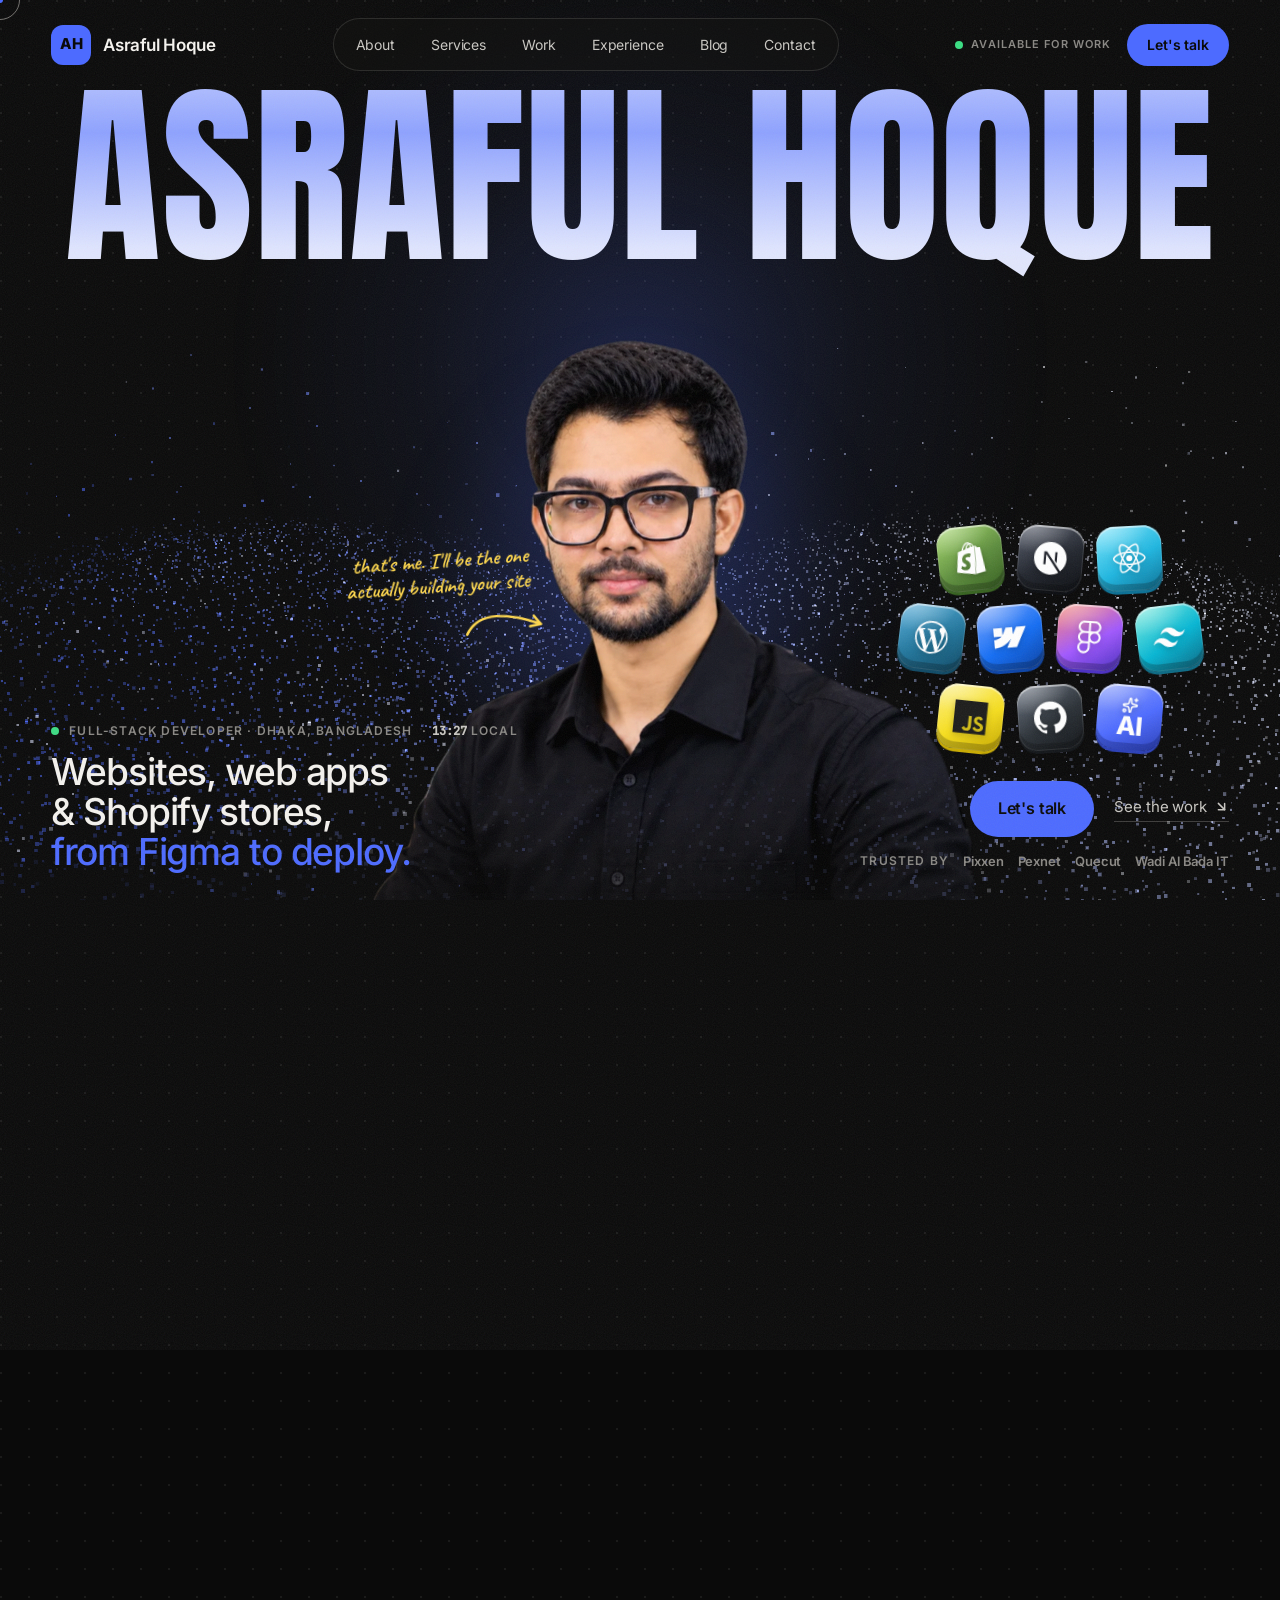
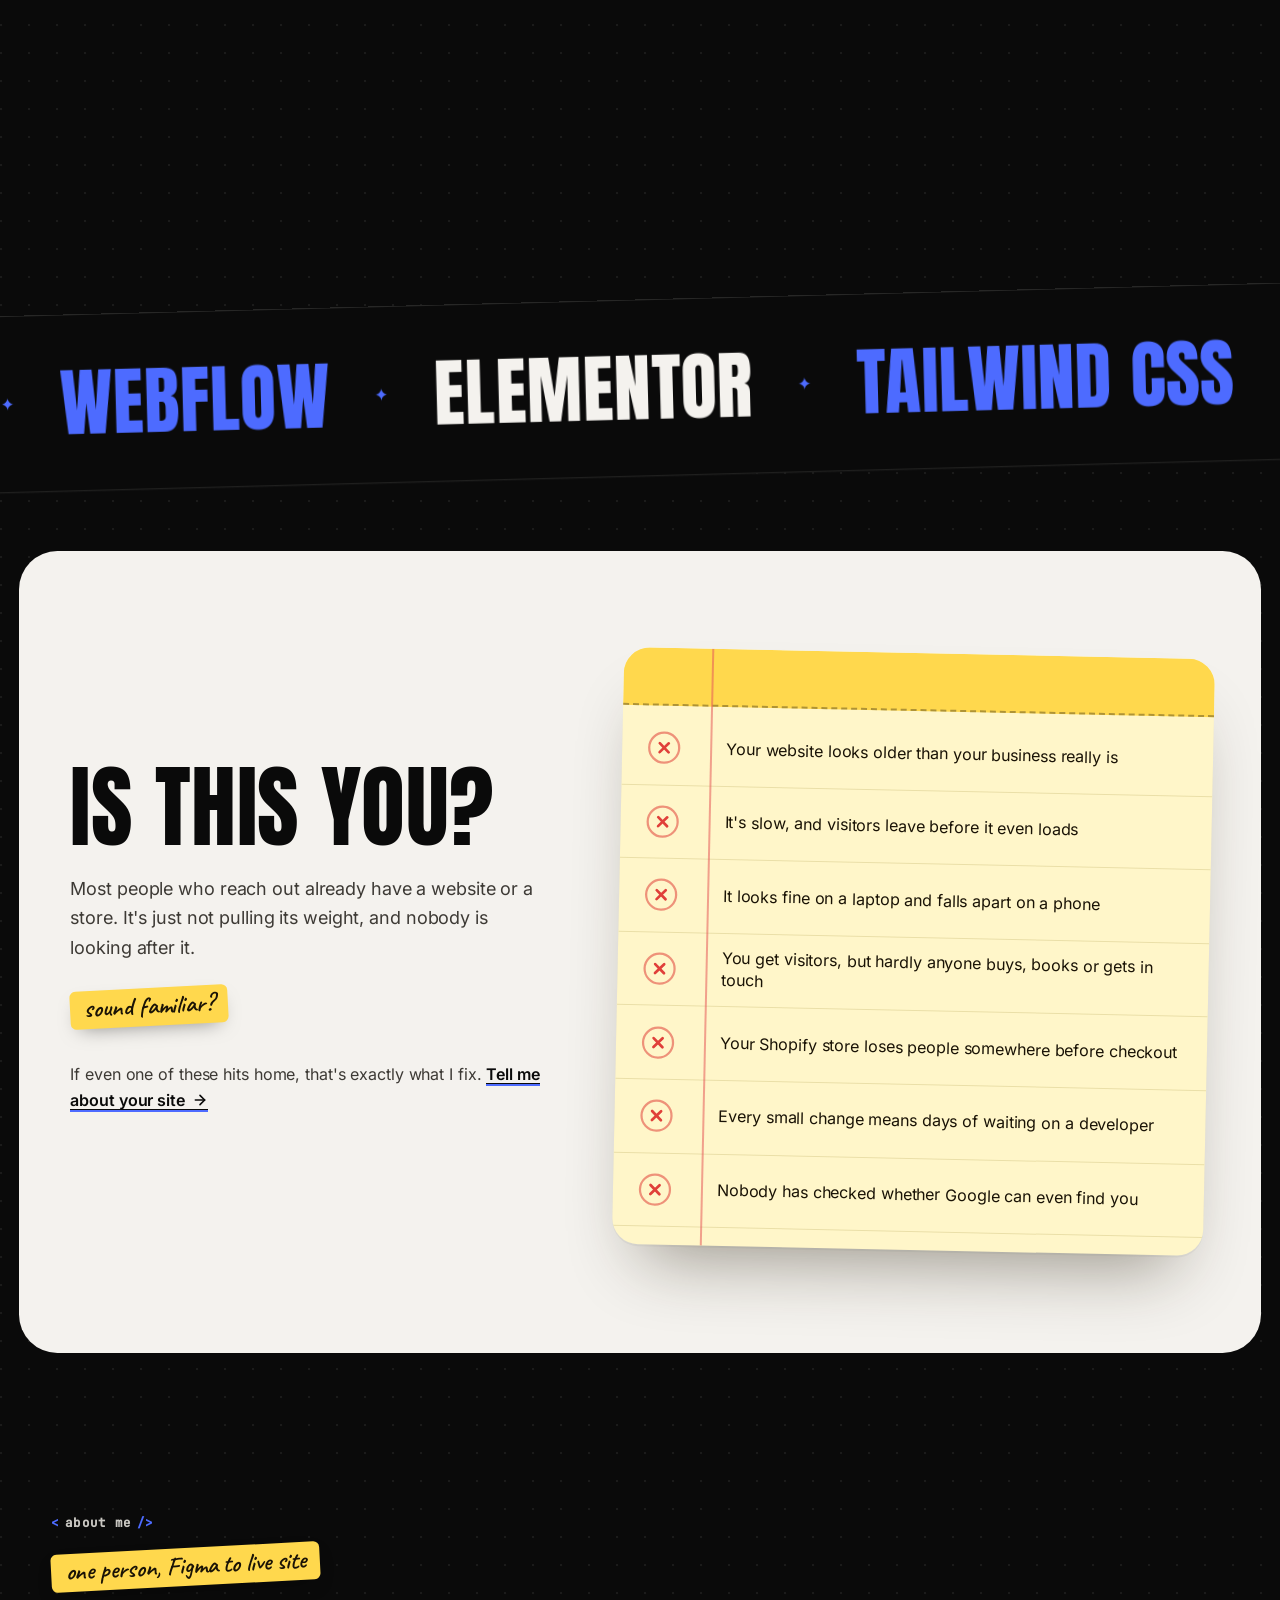
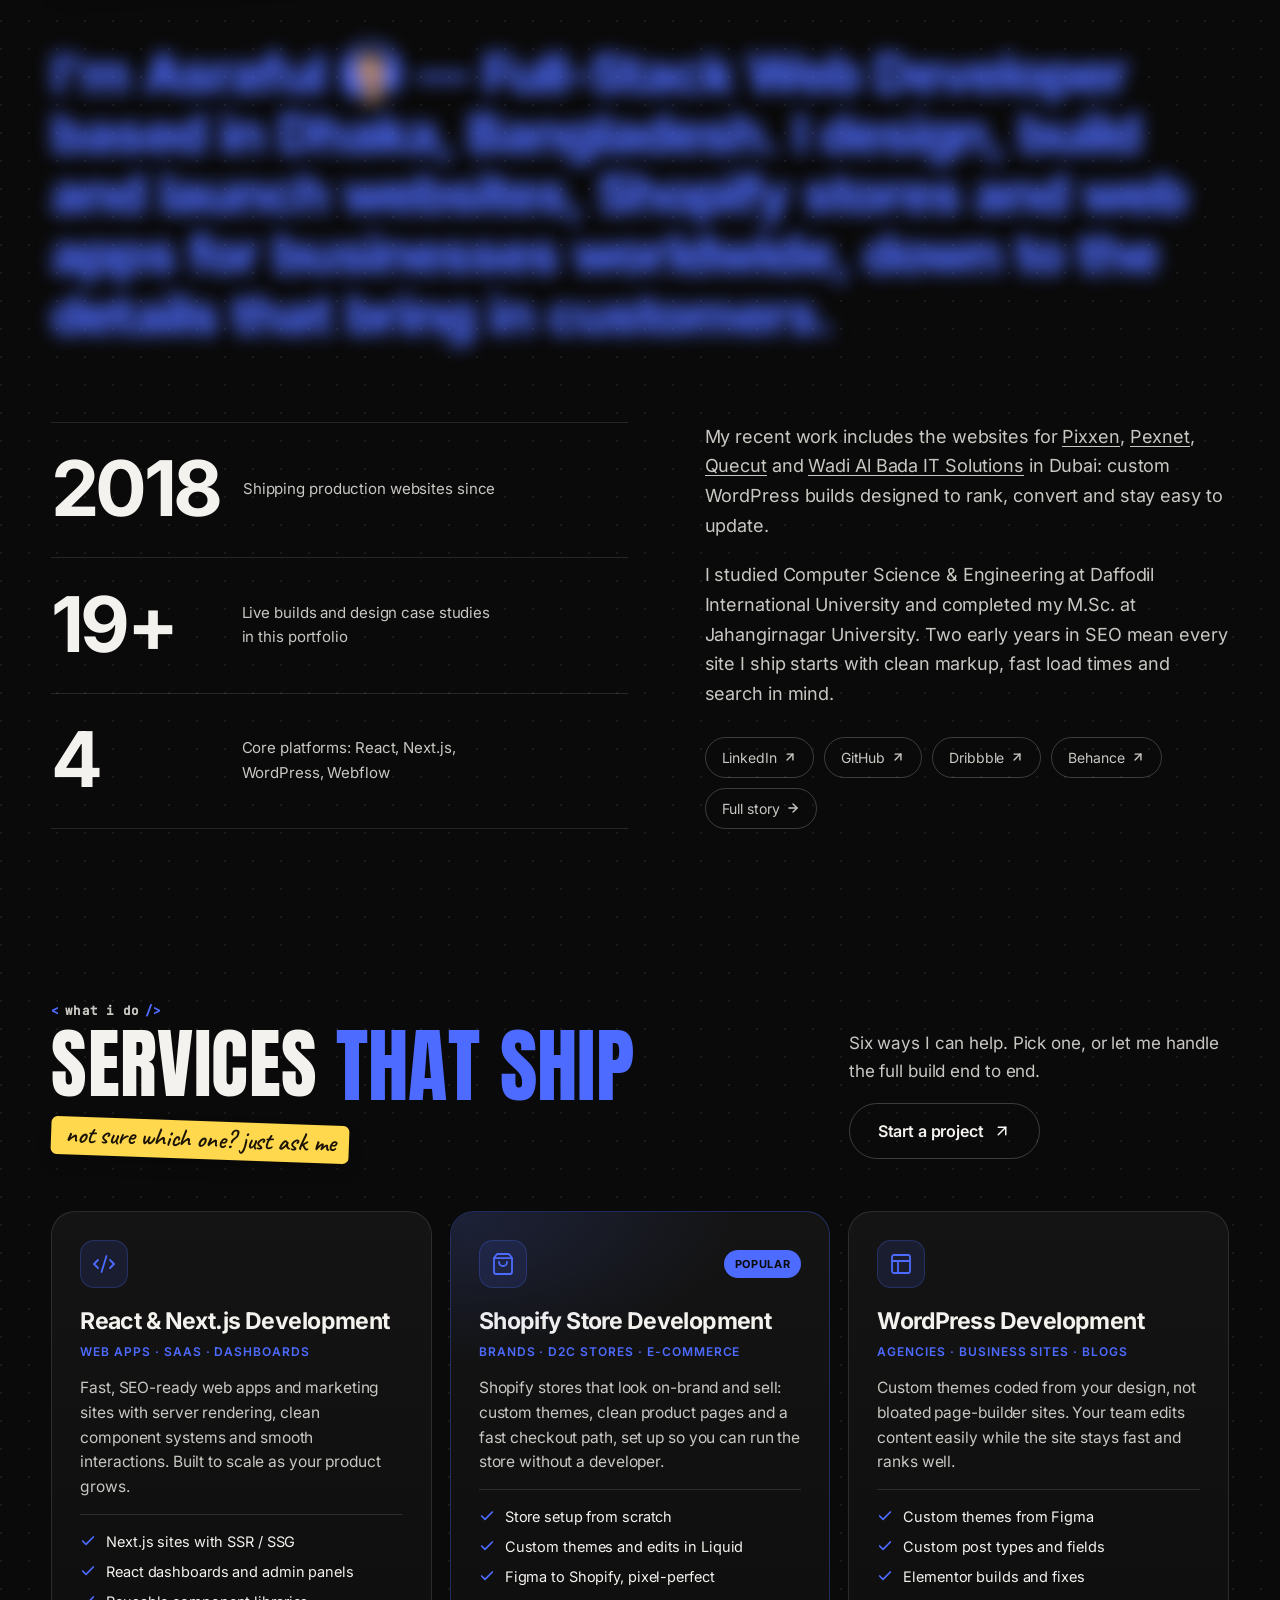
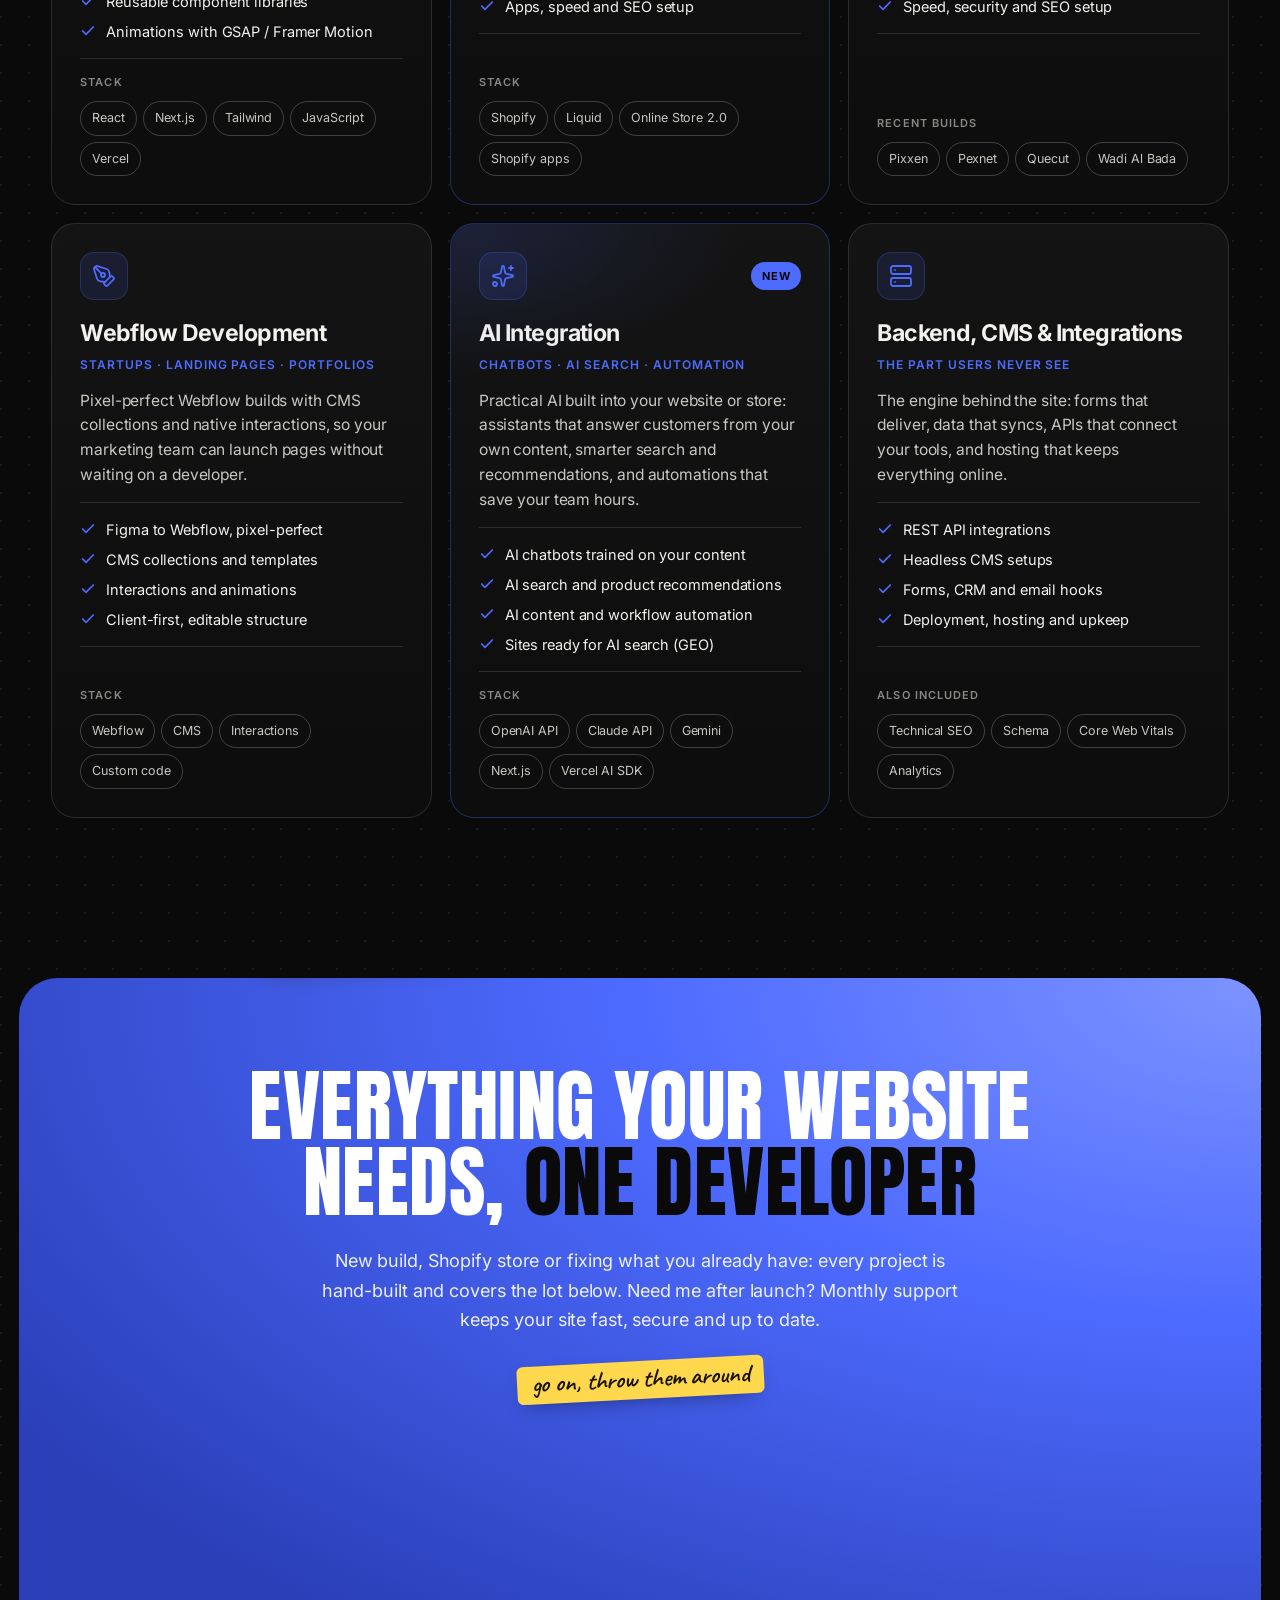
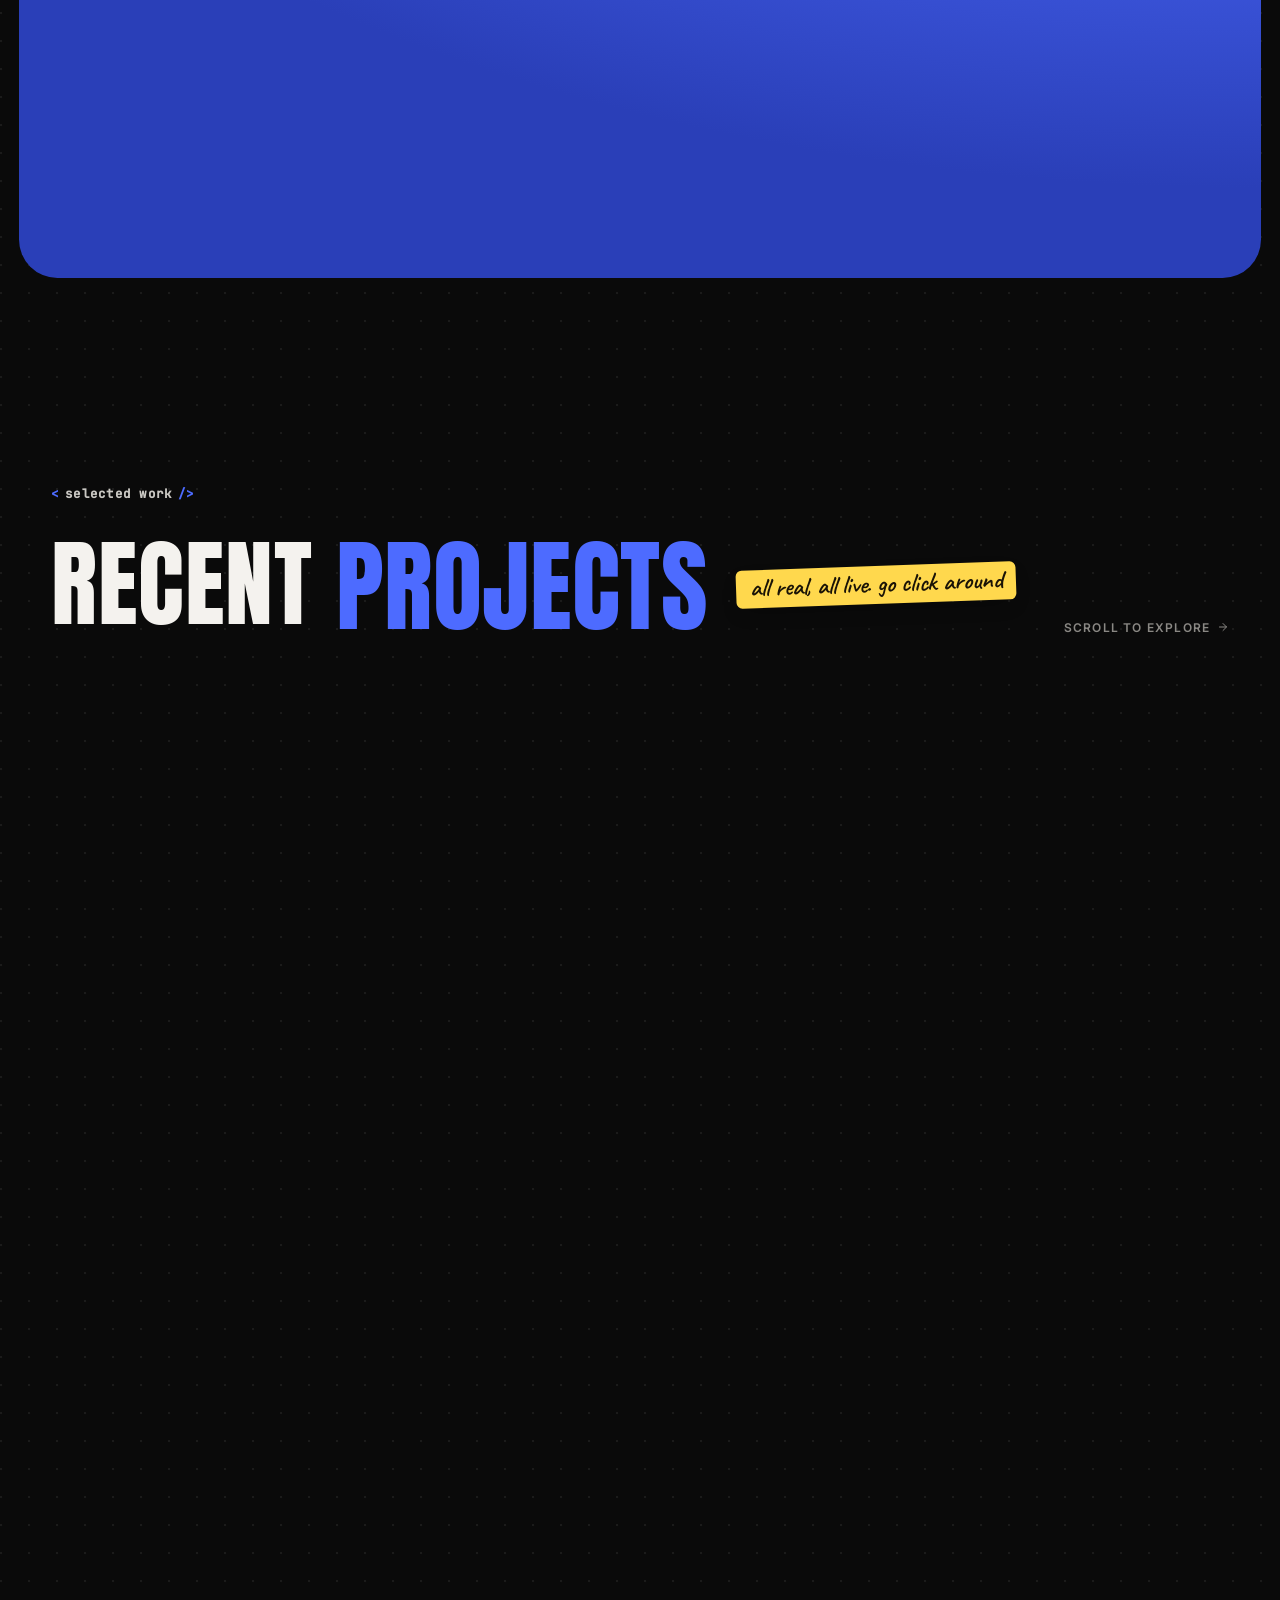
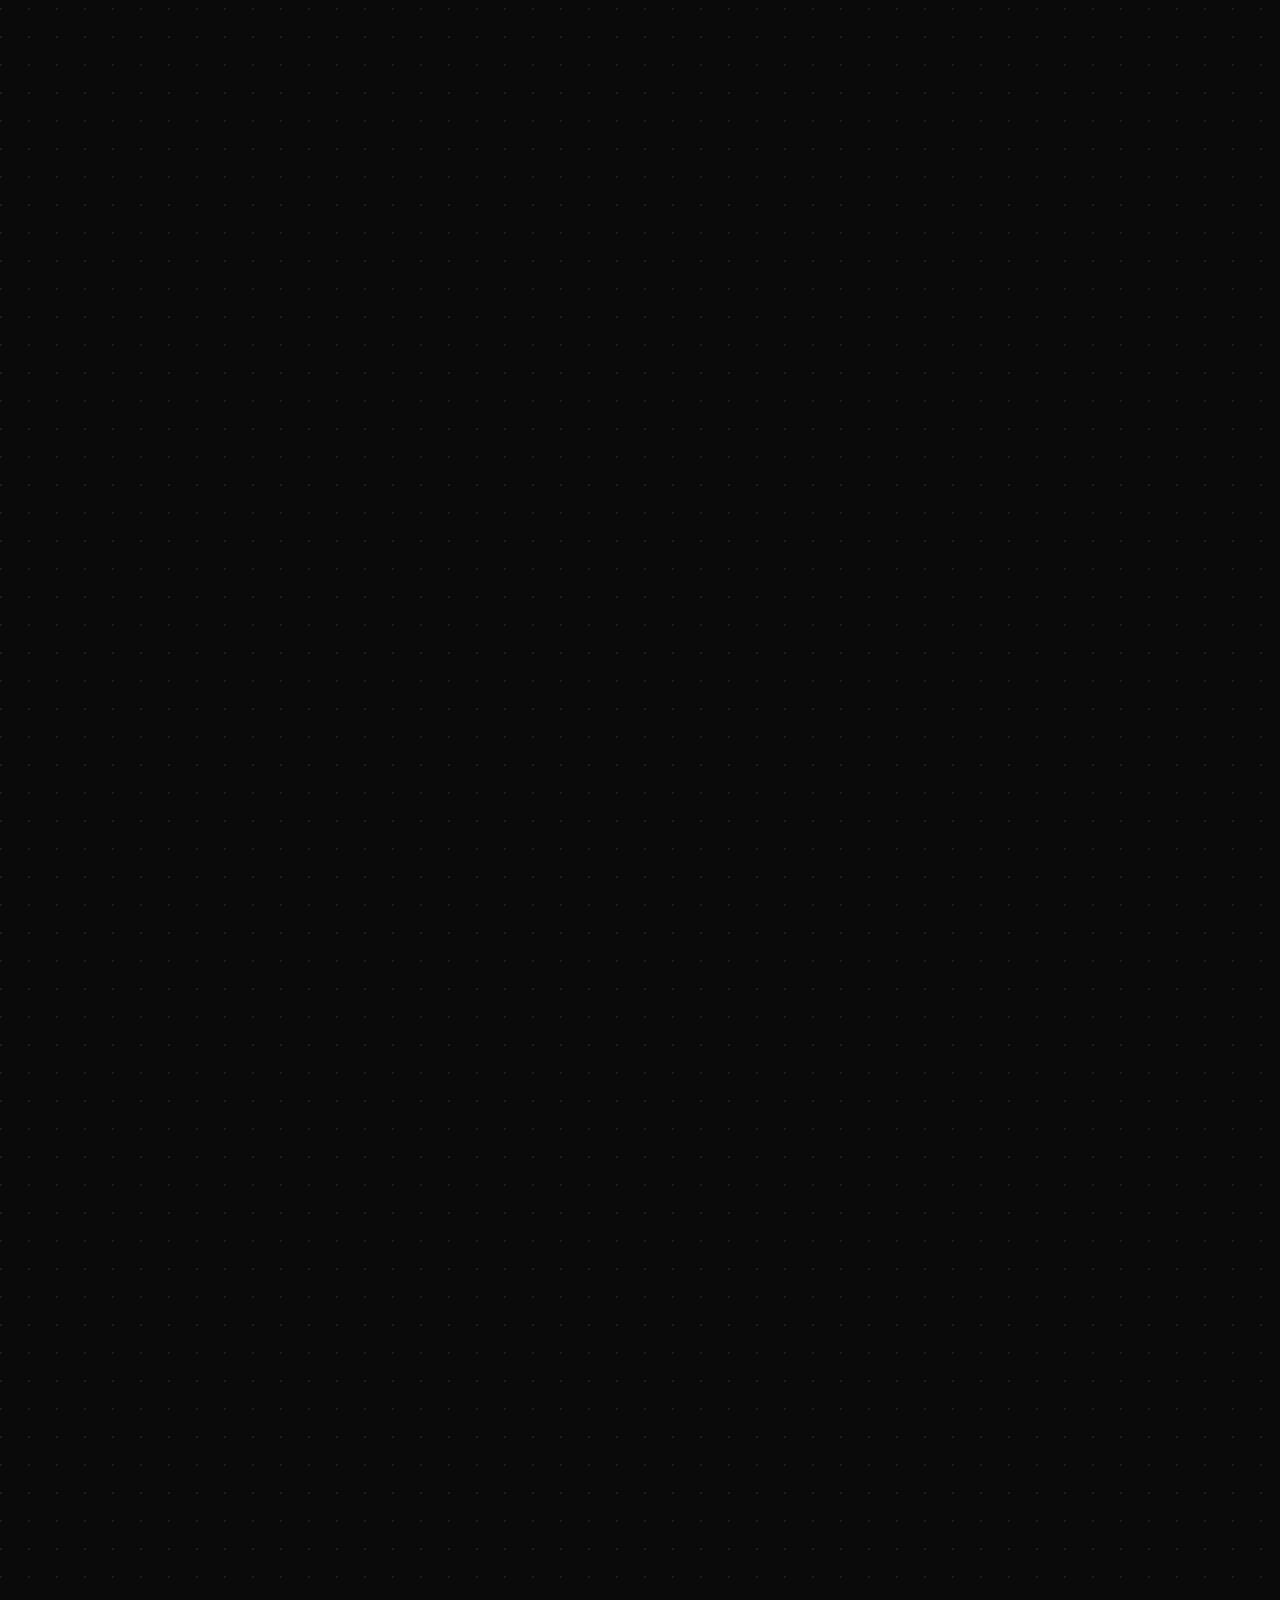
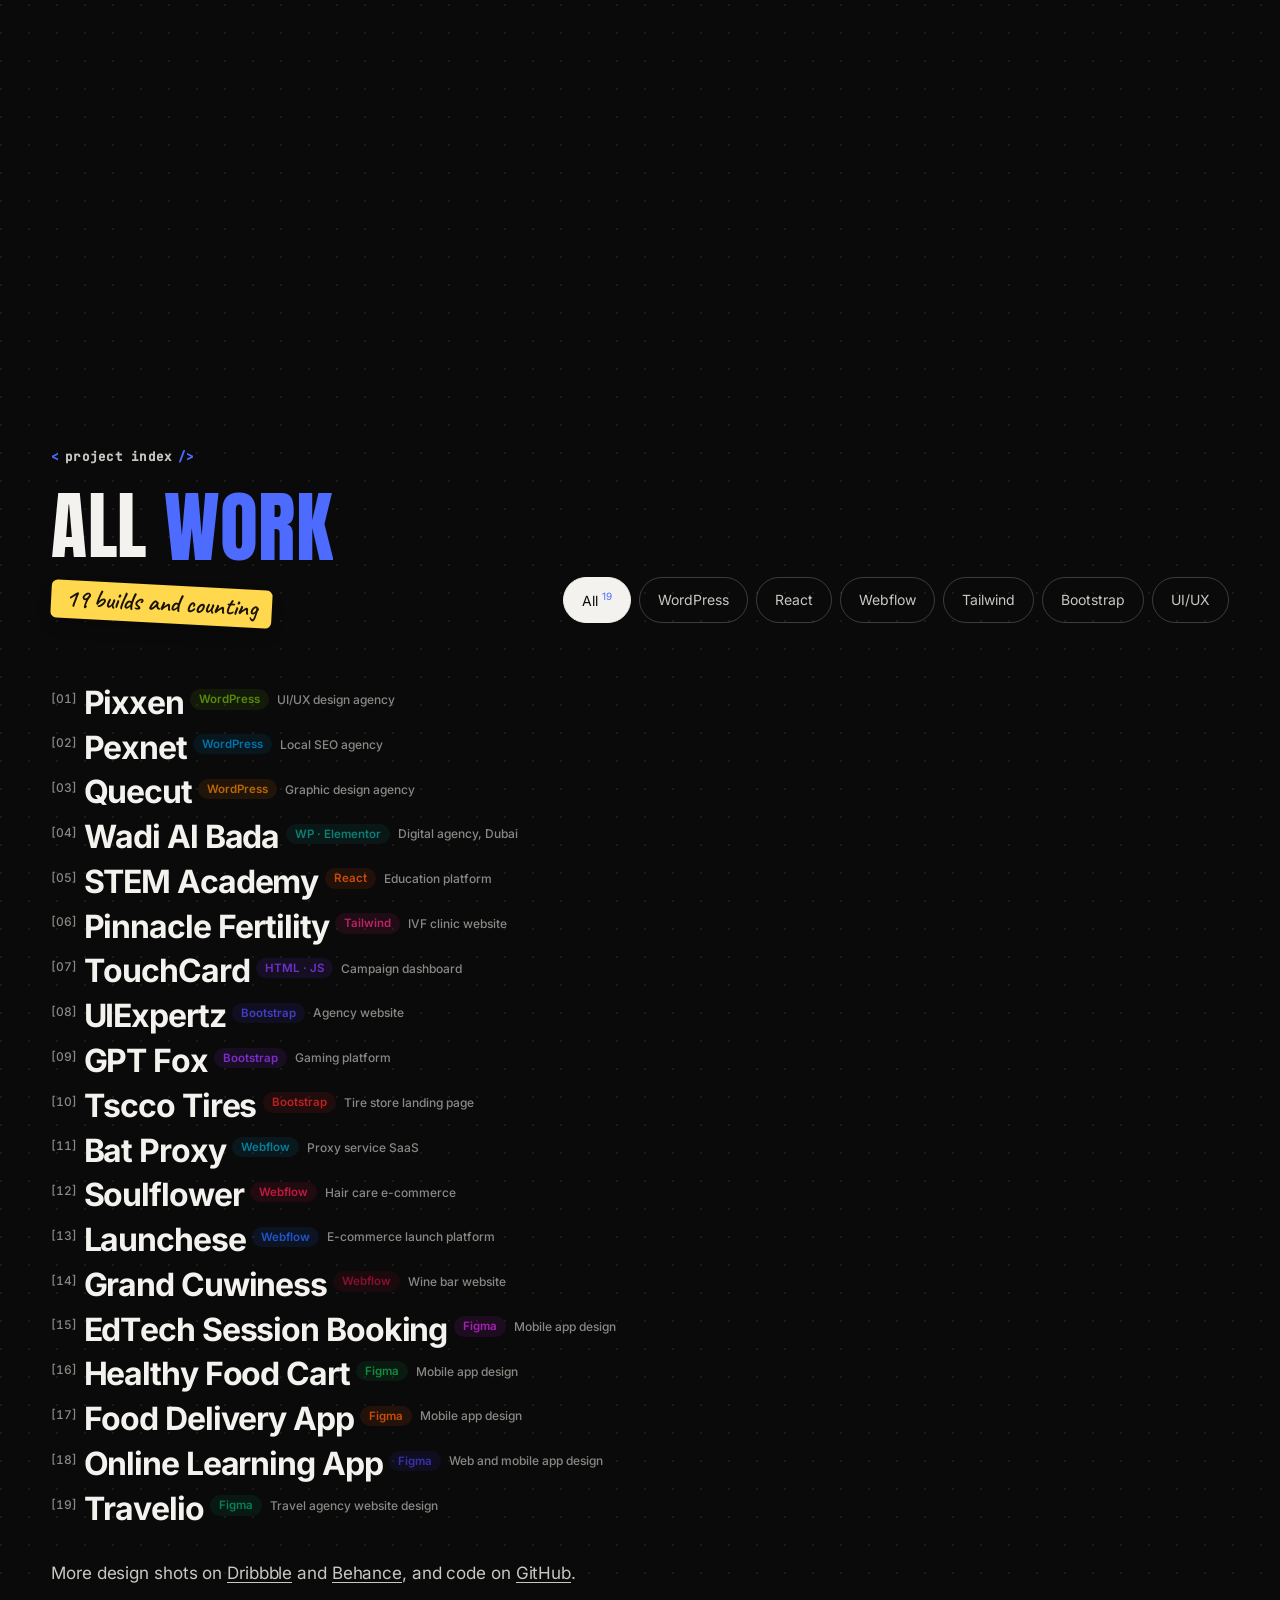
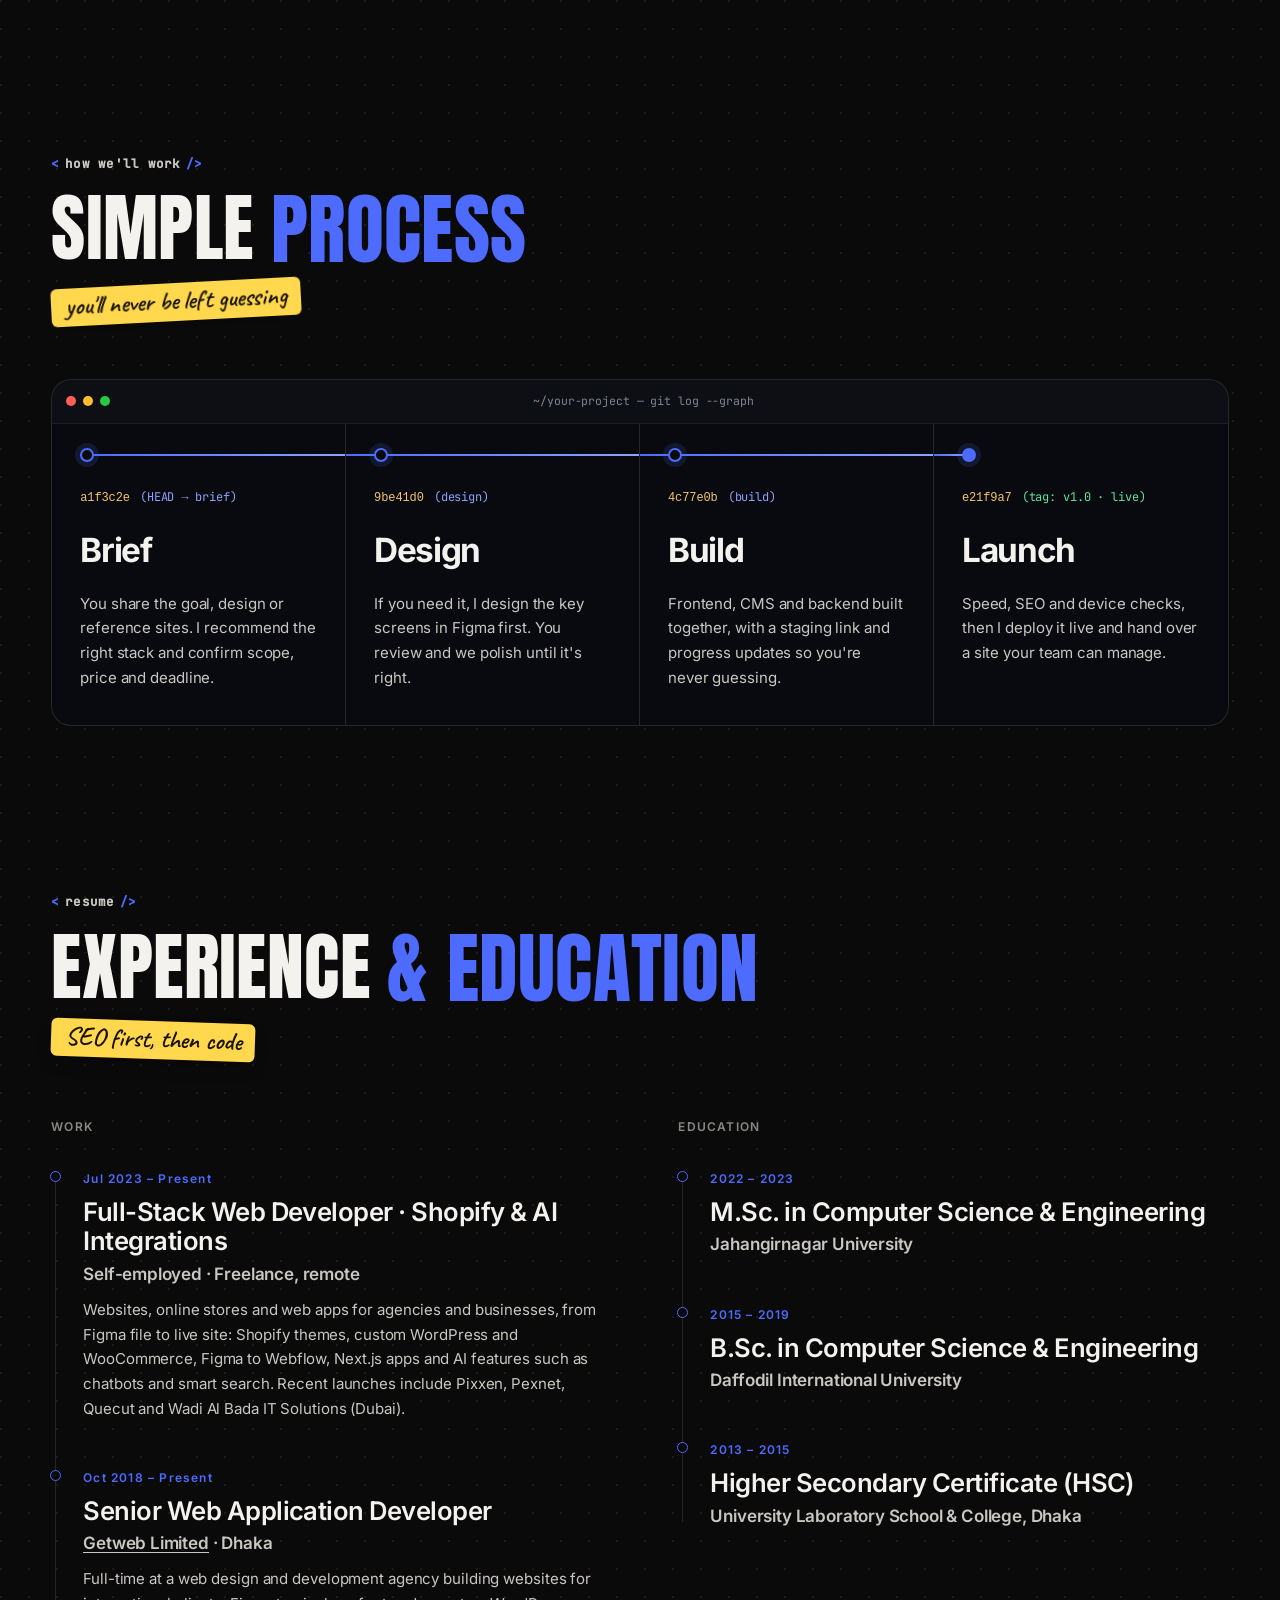
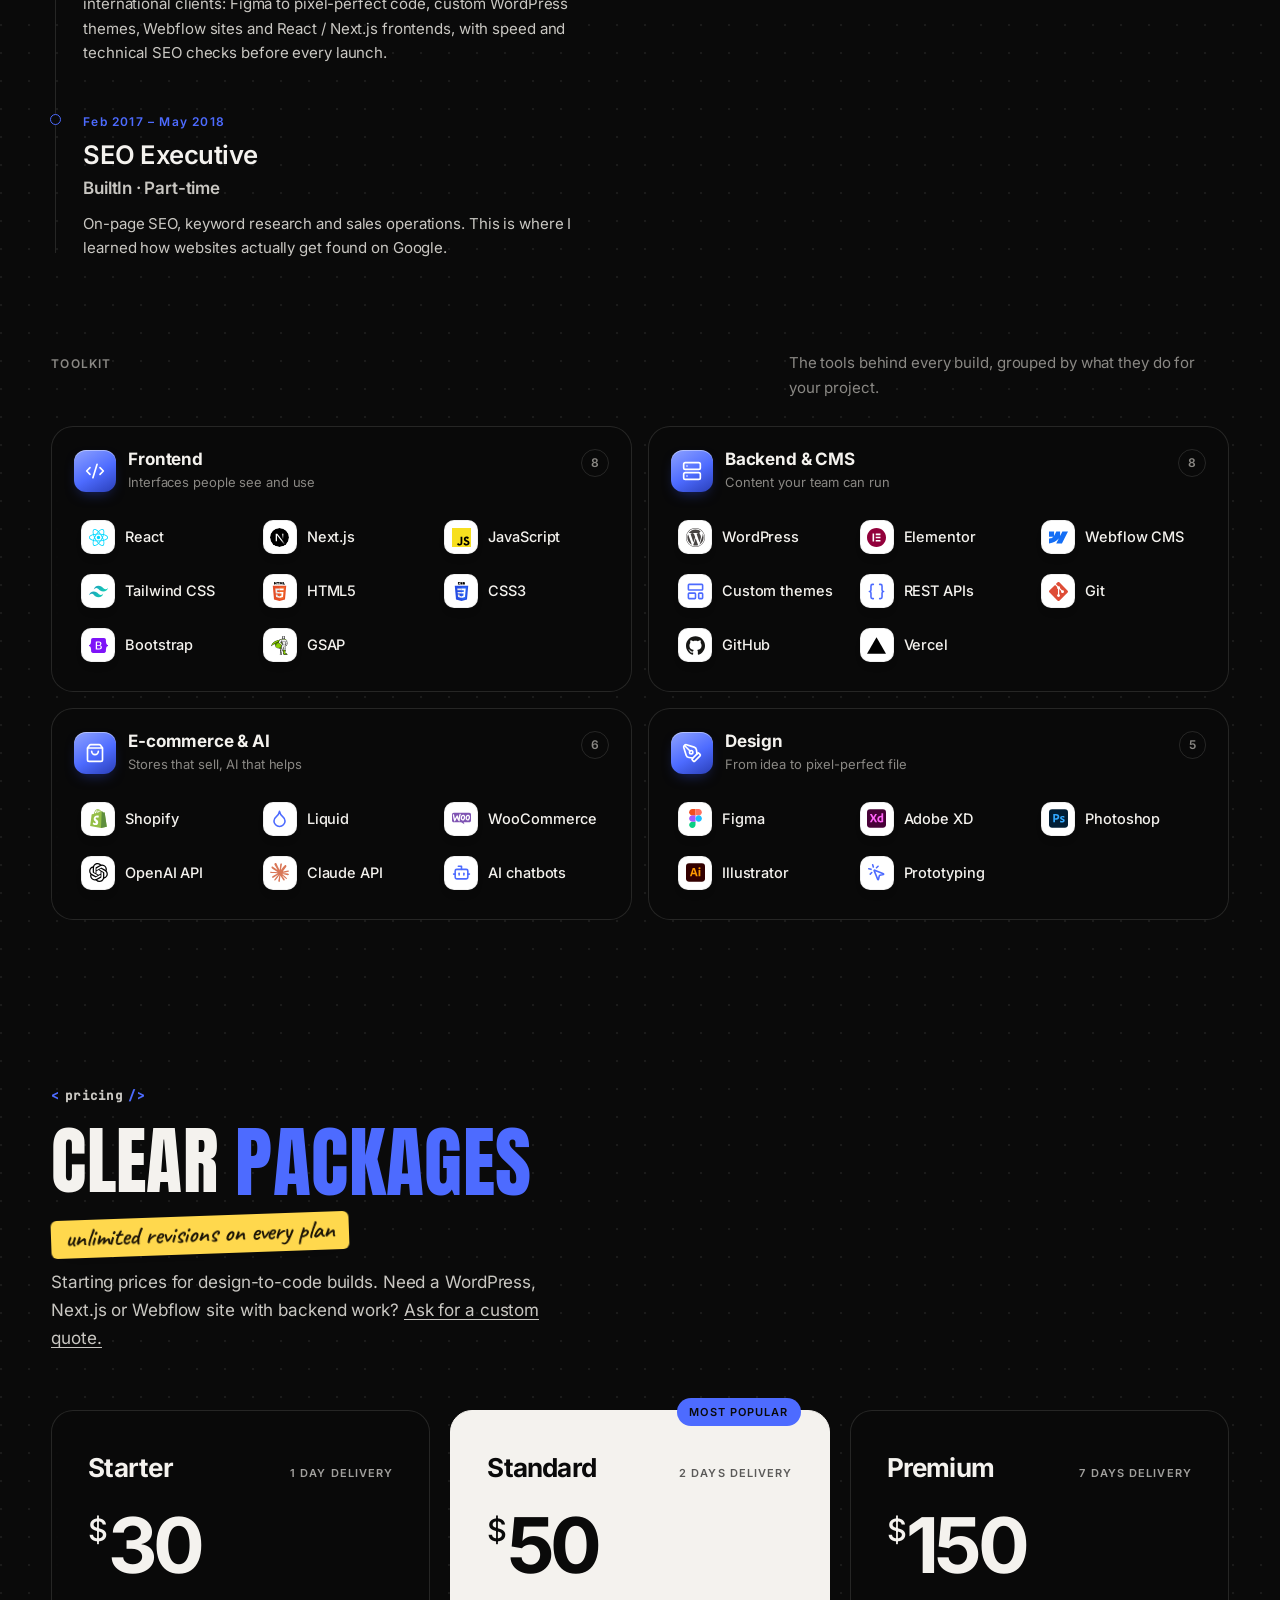
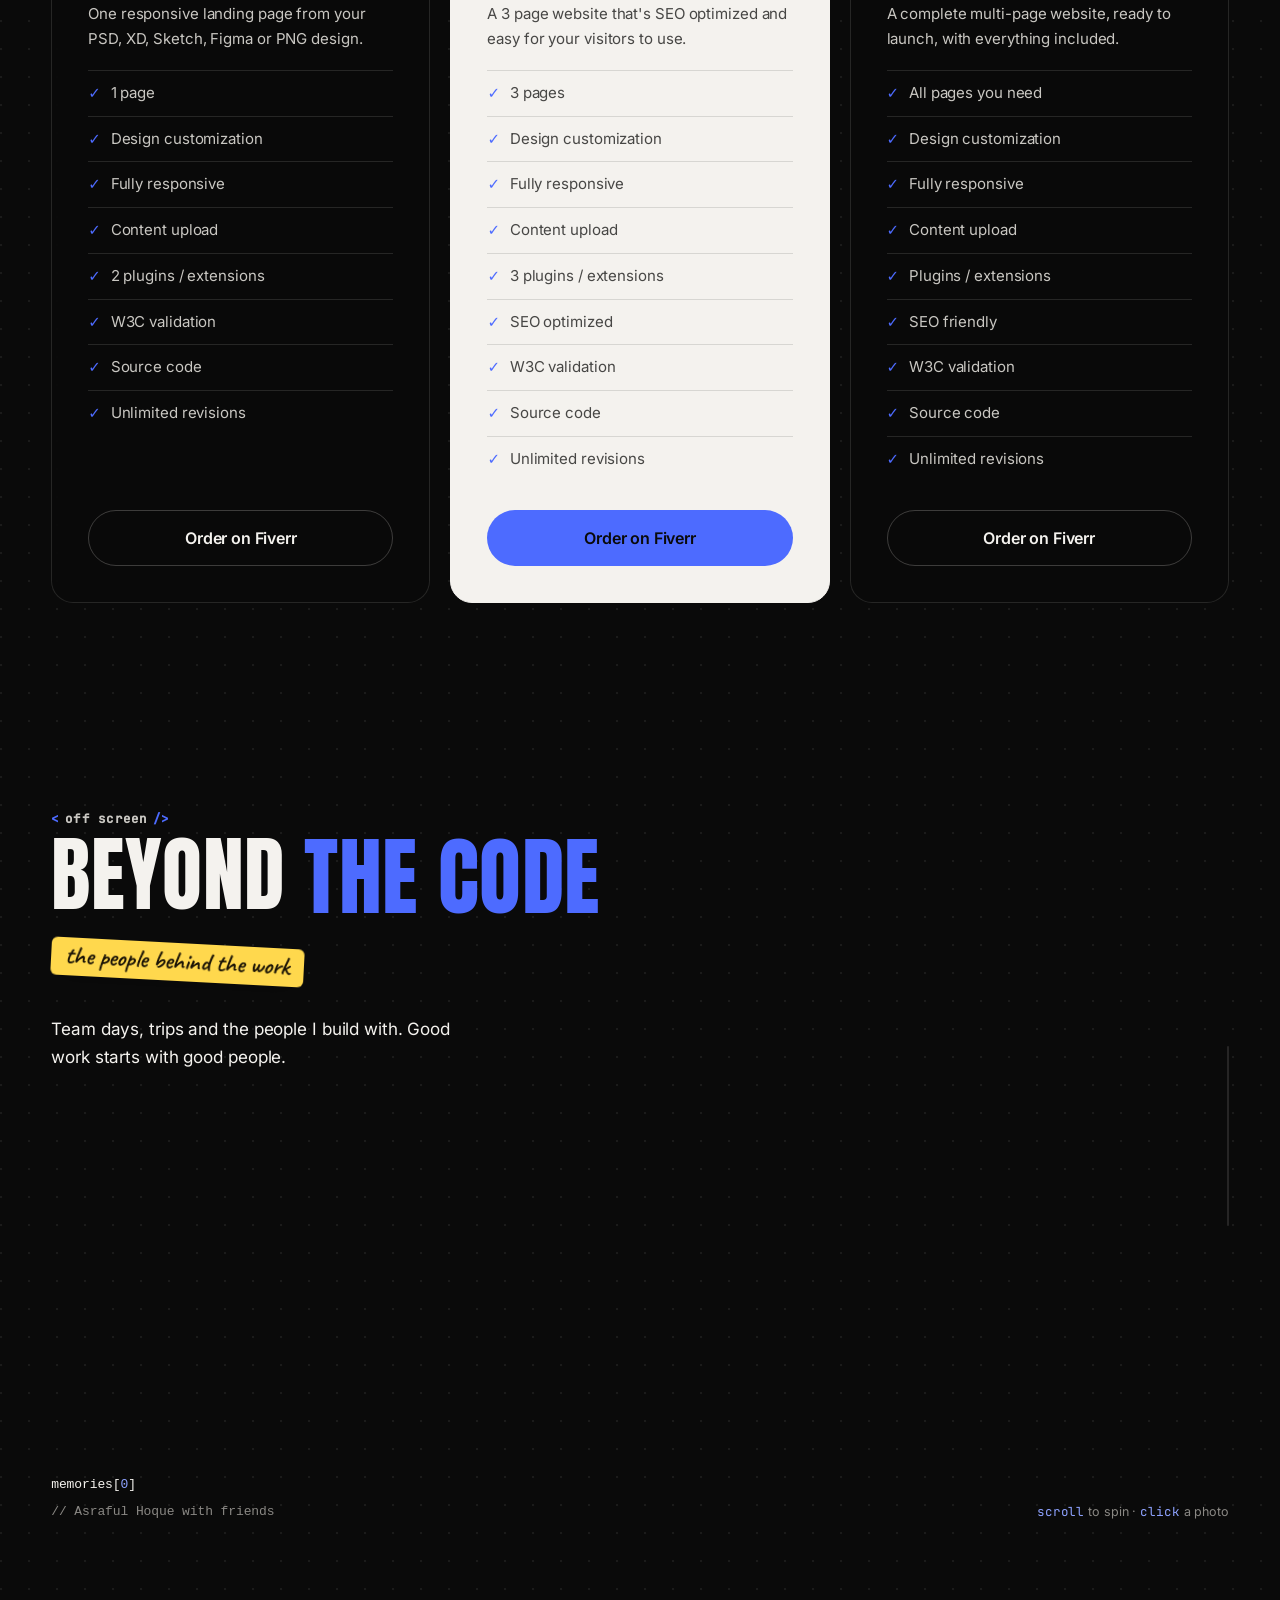
==== index.html @ 432878e9 "Boot screen: always play the whole boot before the site appears - Every visit plays the full termina" ====
<!DOCTYPE html>
<html lang="en">
<head>
  <meta charset="utf-8">
  <meta name="viewport" content="width=device-width, initial-scale=1">
  <title>Md Asraful Hoque | Full-Stack Developer: Shopify, Next.js &amp; AI</title>
  <meta name="description" content="Md Asraful Hoque is a full-stack web developer in Dhaka, Bangladesh. He builds Shopify stores, websites and web apps with React, Next.js, WordPress and Webflow, and adds AI features, from Figma design to launch.">
  <meta name="keywords" content="Md Asraful Hoque, Asraful Hoque, Asraful Hoque Emon, full-stack developer Bangladesh, Shopify developer, Shopify theme developer, AI integration developer, AI chatbot developer, Next.js developer, React developer, WordPress developer, custom WordPress theme, Webflow developer, web developer Dhaka, freelance web developer">
  <meta name="author" content="Md Asraful Hoque">
  <meta name="robots" content="index, follow, max-image-preview:large">
  <link rel="canonical" href="https://asrafulhoque25.github.io/">
  <link rel="author" href="https://asrafulhoque25.github.io/about/">
  <link rel="alternate" type="application/rss+xml" title="Md Asraful Hoque, Blog" href="https://asrafulhoque25.github.io/blog/feed.xml">
  <meta name="google-site-verification" content="e5IO9FIhgNm0aGkSsnl0HrW8EGwjwKdn8i_PIGmOdA4">
  <meta name="p:domain_verify" content="7520cf371f17c7e1dd4a7300f07fbb68">
  <meta name="theme-color" content="#0b0f17">

  <!-- Open Graph / social -->
  <meta property="og:type" content="profile">
  <meta property="og:site_name" content="Md Asraful Hoque">
  <meta property="og:title" content="Md Asraful Hoque | Full-Stack Developer: Shopify, Next.js &amp; AI">
  <meta property="og:description" content="Shopify stores, websites and web apps built end to end with React, Next.js, WordPress and Webflow, plus AI features. Available for freelance and remote projects worldwide.">
  <meta property="og:url" content="https://asrafulhoque25.github.io/">
  <meta property="og:image" content="https://asrafulhoque25.github.io/assets/images/og-image.jpg">
  <meta property="og:image:width" content="1200">
  <meta property="og:image:height" content="630">
  <meta property="og:image:alt" content="Md Asraful Hoque, full-stack web developer">
  <meta property="og:locale" content="en_US">
  <meta property="profile:first_name" content="Asraful">
  <meta property="profile:last_name" content="Hoque">
  <meta name="twitter:card" content="summary_large_image">
  <meta name="twitter:image:alt" content="Md Asraful Hoque, full-stack web developer">
  <meta name="twitter:title" content="Md Asraful Hoque | Full-Stack Developer: Shopify, Next.js &amp; AI">
  <meta name="twitter:description" content="Shopify, React, Next.js, WordPress, Webflow and AI integrations. Built end to end, from Figma to deploy.">
  <meta name="twitter:image" content="https://asrafulhoque25.github.io/assets/images/og-image.jpg">

  <!-- Icons -->
  <link rel="icon" href="assets/images/favicon.ico" sizes="any">
  <link rel="icon" type="image/png" href="assets/images/icon.png">
  <link rel="apple-touch-icon" href="assets/images/icon.png">
  <link rel="manifest" href="site.webmanifest">

  <!-- Fonts (self-hosted) -->
  <link rel="preload" href="assets/fonts/inter.woff2" as="font" type="font/woff2" crossorigin>
  <link rel="preload" href="assets/fonts/anton.woff2" as="font" type="font/woff2" crossorigin>
  <link rel="preload" href="assets/fonts/jetbrains-mono-500.woff2" as="font" type="font/woff2" crossorigin>

  <link rel="preload" as="image" href="assets/images/asraful-cutout.webp" fetchpriority="high">
  <link rel="stylesheet" href="assets/css/main.css?v=20261126f">
  <script>(function(d){d.classList.add('js');try{if(window.WebGLRenderingContext&&matchMedia('(min-width: 901px)').matches&&!matchMedia('(prefers-reduced-motion: reduce)').matches)d.classList.add('gl3d');}catch(e){}})(document.documentElement);</script>

  <!-- Structured data -->
  <script type="application/ld+json">
  {
    "@context": "https://schema.org",
    "@graph": [
      {
        "@type": "WebSite",
        "@id": "https://asrafulhoque25.github.io/#website",
        "url": "https://asrafulhoque25.github.io/",
        "name": "Md Asraful Hoque",
        "alternateName": ["Asraful Hoque", "Asraful Hoque Emon"],
        "inLanguage": "en",
        "publisher": { "@id": "https://asrafulhoque25.github.io/#person" }
      },
      {
        "@type": "ProfilePage",
        "@id": "https://asrafulhoque25.github.io/#profilepage",
        "url": "https://asrafulhoque25.github.io/",
        "name": "Md Asraful Hoque | Full-Stack Developer: Shopify, Next.js & AI",
        "isPartOf": { "@id": "https://asrafulhoque25.github.io/#website" },
        "mainEntity": { "@id": "https://asrafulhoque25.github.io/#person" }
      },
      {
        "@type": "Person",
        "@id": "https://asrafulhoque25.github.io/#person",
        "name": "Md Asraful Hoque",
        "alternateName": ["Asraful Hoque", "Asraful Hoque Emon", "Md. Asraful Hoque", "Mohammad Asraful Hoque", "Emon"],
        "givenName": "Asraful",
        "familyName": "Hoque",
        "additionalName": "Emon",
        "nationality": { "@type": "Country", "name": "Bangladesh" },
        "homeLocation": { "@type": "Place", "name": "Dhaka, Bangladesh" },
        "mainEntityOfPage": { "@id": "https://asrafulhoque25.github.io/about/#profilepage" },
        "jobTitle": "Full-Stack Web Developer (Shopify & AI Integrations)",
        "description": "Md Asraful Hoque is a full-stack web developer from Dhaka, Bangladesh. Since 2018 he has built websites, web apps and Shopify stores with React, Next.js, WordPress and Webflow, and he adds AI features such as chatbots and smart search.",
        "url": "https://asrafulhoque25.github.io/",
        "image": { "@type": "ImageObject", "@id": "https://asrafulhoque25.github.io/#personimage", "url": "https://asrafulhoque25.github.io/assets/images/asrafulprofile.webp", "width": 1251, "height": 1251, "caption": "Md Asraful Hoque" },
        "email": "mailto:asrafulhoqueemon25@gmail.com",
        "telephone": "+8801303119622",
        "address": { "@type": "PostalAddress", "addressLocality": "Dhaka", "addressCountry": "BD" },
        "alumniOf": [
          { "@type": "CollegeOrUniversity", "name": "Jahangirnagar University" },
          { "@type": "CollegeOrUniversity", "name": "Daffodil International University" }
        ],
        "hasOccupation": { "@type": "Occupation", "name": "Full-Stack Web Developer", "occupationLocation": { "@type": "City", "name": "Dhaka" }, "skills": "Shopify, Liquid, React, Next.js, WordPress, Webflow, JavaScript, Tailwind CSS, REST APIs, AI API integration" },
        "knowsLanguage": ["English", "Bengali"],
        "knowsAbout": ["Full-Stack Web Development", "Shopify", "Shopify Theme Development", "Liquid", "AI Integration", "AI Chatbots", "OpenAI API", "Claude API", "Generative AI", "React", "Next.js", "WordPress", "Custom WordPress Themes", "Elementor", "Webflow", "JavaScript", "Tailwind CSS", "REST APIs", "UI/UX Design", "Figma", "Technical SEO"],
        "sameAs": [
          "https://github.com/asrafulhoque25",
          "https://www.linkedin.com/in/asrafulhoque25/",
          "https://www.youtube.com/@AsrafulHoqueemon",
          "https://x.com/AsrafulHoq77641",
          "https://medium.com/@asrafulhoqueemon25",
          "https://dev.to/asraful_hoque",
          "https://www.pinterest.com/asrafulhoqueemon/",
          "https://dribbble.com/mdasrafulhoque",
          "https://www.behance.net/mdasrafulhoqup",
          "https://www.fiverr.com/asrafulpro",
          "https://www.facebook.com/asraful.hoque.emon.emu",
          "https://www.instagram.com/asrafulhoque625/"
        ]
      },
      {
        "@type": "ProfessionalService",
        "@id": "https://asrafulhoque25.github.io/#service",
        "name": "Md Asraful Hoque, Full-Stack Web Development",
        "url": "https://asrafulhoque25.github.io/",
        "image": "https://asrafulhoque25.github.io/assets/images/og-image.jpg",
        "founder": { "@id": "https://asrafulhoque25.github.io/#person" },
        "areaServed": "Worldwide",
        "address": { "@type": "PostalAddress", "addressLocality": "Dhaka", "addressCountry": "BD" },
        "priceRange": "$30 - $150+",
        "hasOfferCatalog": {
          "@type": "OfferCatalog",
          "name": "Web development services",
          "itemListElement": [
            { "@type": "Offer", "itemOffered": { "@type": "Service", "name": "React & Next.js development" } },
            { "@type": "Offer", "itemOffered": { "@type": "Service", "name": "Shopify store development" } },
            { "@type": "Offer", "itemOffered": { "@type": "Service", "name": "WordPress development" } },
            { "@type": "Offer", "itemOffered": { "@type": "Service", "name": "Webflow development" } },
            { "@type": "Offer", "itemOffered": { "@type": "Service", "name": "AI integration: chatbots, AI search and automation" } },
            { "@type": "Offer", "itemOffered": { "@type": "Service", "name": "Backend, CMS & API integration" } }
          ]
        }
      },
      {
        "@type": "ItemList",
        "@id": "https://asrafulhoque25.github.io/#recent-work",
        "name": "Recent projects",
        "itemListElement": [
          { "@type": "ListItem", "position": 1, "item": { "@type": "CreativeWork", "name": "Pixxen", "url": "https://pixxen.com/" } },
          { "@type": "ListItem", "position": 2, "item": { "@type": "CreativeWork", "name": "Pexnet", "url": "https://pexnet.com/" } },
          { "@type": "ListItem", "position": 3, "item": { "@type": "CreativeWork", "name": "Quecut", "url": "https://quecut.com/" } },
          { "@type": "ListItem", "position": 4, "item": { "@type": "CreativeWork", "name": "Wadi Al Bada IT Solutions", "url": "https://wadialbadaitsolutions.ae/" } }
        ]
      },
      {
        "@type": "FAQPage",
        "@id": "https://asrafulhoque25.github.io/#faq",
        "mainEntity": [
          { "@type": "Question", "name": "Who is Md Asraful Hoque?", "acceptedAnswer": { "@type": "Answer", "text": "Md Asraful Hoque is a full-stack web developer from Dhaka, Bangladesh. He has built websites and web apps since 2018 with React, Next.js, WordPress and Webflow, builds Shopify stores and adds AI features to websites, and studied Computer Science & Engineering at Daffodil International University and Jahangirnagar University." } },
          { "@type": "Question", "name": "What do you build?", "acceptedAnswer": { "@type": "Answer", "text": "Company websites, agency sites, SaaS marketing sites, web apps and dashboards. I build with React and Next.js, custom WordPress themes, Elementor and Webflow, and I handle both the frontend and the backend." } },
          { "@type": "Question", "name": "Do you build Shopify stores?", "acceptedAnswer": { "@type": "Answer", "text": "Yes. I set up and customise Shopify stores: theme development and edits in Liquid, Figma to Shopify, product and collection setup, apps, speed and SEO." } },
          { "@type": "Question", "name": "Can you add AI features to my website?", "acceptedAnswer": { "@type": "Answer", "text": "Yes. I add AI chatbots and assistants trained on your content, AI-powered search and product recommendations, and automations, using APIs such as OpenAI, Claude and Gemini." } },
          { "@type": "Question", "name": "Do you handle backend work too?", "acceptedAnswer": { "@type": "Answer", "text": "Yes. I set up the CMS, custom post types, forms, API integrations and the data layer behind the site, then deploy it. You get one developer for the whole build instead of two." } },
          { "@type": "Question", "name": "Should my site be built in WordPress, Webflow or Next.js?", "acceptedAnswer": { "@type": "Answer", "text": "WordPress fits content-heavy sites and blogs you want to edit easily. Webflow fits design-led marketing sites. Next.js fits web apps and sites that need custom features or top speed. I'll recommend the right one after a short call." } },
          { "@type": "Question", "name": "Can you convert my Figma design to a live website?", "acceptedAnswer": { "@type": "Answer", "text": "Yes. Send the Figma, XD or PSD file and I'll build it pixel-perfect and responsive in the stack that fits your project." } },
          { "@type": "Question", "name": "Do you work with clients outside Bangladesh?", "acceptedAnswer": { "@type": "Answer", "text": "Yes. I work remotely with clients in the US, UK, Europe and the UAE, either directly or through Fiverr." } },
          { "@type": "Question", "name": "Will my website be fast and SEO friendly?", "acceptedAnswer": { "@type": "Answer", "text": "Yes. Every build uses semantic HTML, compressed images, clean meta tags and schema markup, so it loads fast and is ready for Google and AI search." } }
        ]
      }
    ]
  }
  </script>
</head>

<body>
  <a class="skip-link" href="#main">Skip to content</a>

  <!-- Preloader -->
  <div class="loader" aria-hidden="true">
    <div class="term">
      <div class="term__bar"><i></i><i></i><i></i><span>~/asraful &mdash; zsh</span></div>
      <pre class="term__body"><code class="term__out"></code><span class="term__caret"></span></pre>
      <div class="term__progress"><span class="term__br">&lt;</span><span class="term__track"><span class="loader__bar"></span></span><span class="term__br">/&gt;</span><span class="loader__num">0</span></div>
    </div>
  </div>

  <canvas class="pixels" aria-hidden="true"></canvas>
  <div class="grain" aria-hidden="true"></div>
  <div class="progress" aria-hidden="true"><span></span></div>
  <div class="cursor" aria-hidden="true"><div class="cursor__dot"></div><div class="cursor__ring"><span class="cursor__label">View</span></div></div>

  <!-- Header -->
  <header class="nav" id="top">
    <a href="#home" class="nav__logo" aria-label="Asraful Hoque home">
      <span class="nav__mark">AH</span><span class="nav__logo-text">Asraful Hoque</span>
    </a>
    <nav class="nav__links" aria-label="Primary">
      <a href="about/">About</a>
      <a href="#services">Services</a>
      <a href="#work">Work</a>
      <a href="#experience">Experience</a>
      <a href="blog/">Blog</a>
      <a href="#contact">Contact</a>
    </nav>
    <div class="nav__right">
      <span class="nav__status"><i></i>Available for work</span>
      <a href="#contact" class="btn btn--small btn--accent" data-magnetic><span>Let's talk</span></a>
      <button class="nav__burger" aria-label="Open menu" aria-expanded="false" aria-controls="menu"><span></span><span></span></button>
    </div>
  </header>

  <!-- Mobile menu -->
  <div class="menu" id="menu" aria-hidden="true">
    <nav class="menu__links" aria-label="Mobile">
      <a href="about/"><small>01</small>About</a>
      <a href="#services"><small>02</small>Services</a>
      <a href="#work"><small>03</small>Work</a>
      <a href="#experience"><small>04</small>Experience</a>
      <a href="#pricing"><small>05</small>Pricing</a>
      <a href="blog/"><small>06</small>Blog</a>
      <a href="#contact"><small>07</small>Contact</a>
    </nav>
    <div class="menu__foot">
      <a href="mailto:asrafulhoqueemon25@gmail.com">asrafulhoqueemon25@gmail.com</a>
      <div class="menu__social">
        <a href="https://www.linkedin.com/in/asrafulhoque25/" target="_blank" rel="me noopener">LinkedIn</a>
        <a href="https://dribbble.com/mdasrafulhoque" target="_blank" rel="me noopener">Dribbble</a>
        <a href="https://github.com/asrafulhoque25" target="_blank" rel="me noopener">GitHub</a>
      </div>
    </div>
  </div>

  <main id="main">

    <!-- HERO -->
    <section class="hero hero--px" id="home" aria-labelledby="hero-title">
      <div class="px__stage">
        <div class="hero__glow" aria-hidden="true"></div>

        <h1 class="px__title" id="hero-title">
          <span class="visually-hidden">Md Asraful Hoque, full-stack web developer: Shopify, Next.js, WordPress, Webflow and AI</span>
          <span class="px__word" aria-hidden="true">Asraful</span> <span class="px__word" aria-hidden="true">Hoque</span>
        </h1>
        <div class="px__echoes" aria-hidden="true">
          <span class="px__echo"><span>Asraful</span> <span>Hoque</span></span>
          <span class="px__echo"><span>Asraful</span> <span>Hoque</span></span>
          <span class="px__echo"><span>Asraful</span> <span>Hoque</span></span>
        </div>

        <ul class="px__tiles px__tiles--back" aria-label="Tools I work with">
          <li class="ptile pt--1" data-depth style="--g1:#a8db6e;--g2:#5e8e3e;--g3:#36621f"><span class="ptile__face" title="Shopify"><svg viewBox="0 0 24 24" aria-hidden="true"><path fill="#fff" d="M15.337 23.979l7.216-1.561s-2.604-17.613-2.625-17.73c-.018-.116-.114-.192-.211-.192s-1.929-.136-1.929-.136-1.275-1.274-1.439-1.411c-.045-.037-.075-.057-.121-.074l-.914 21.104h.023zM11.71 11.305s-.81-.424-1.774-.424c-1.447 0-1.504.906-1.504 1.141 0 1.232 3.24 1.715 3.24 4.629 0 2.295-1.44 3.76-3.406 3.76-2.354 0-3.54-1.465-3.54-1.465l.646-2.086s1.245 1.066 2.28 1.066c.675 0 .975-.545.975-.932 0-1.619-2.654-1.694-2.654-4.359-.034-2.237 1.571-4.416 4.827-4.416 1.257 0 1.875.361 1.875.361l-.945 2.715-.02.01zM11.17.83c.136 0 .271.038.405.135-.984.465-2.064 1.639-2.508 3.992-.656.213-1.293.405-1.889.578C7.697 3.75 8.951.84 11.17.84V.83zm1.235 2.949v.135c-.754.232-1.583.484-2.394.736.466-1.777 1.333-2.645 2.085-2.971.193.501.309 1.176.309 2.1zm.539-2.234c.694.074 1.141.867 1.429 1.755-.349.114-.735.231-1.158.366v-.252c0-.752-.096-1.371-.271-1.871v.002zm2.992 1.289c-.02 0-.06.021-.078.021s-.289.075-.714.21c-.423-1.233-1.176-2.37-2.508-2.37h-.115C12.135.209 11.669 0 11.265 0 8.159 0 6.675 3.877 6.21 5.846c-1.194.365-2.063.636-2.16.674-.675.213-.694.232-.772.87-.075.462-1.83 14.063-1.83 14.063L15.009 24l.927-21.166z"/></svg></span></li>
          <li class="ptile pt--2" data-depth style="--g1:#5b6170;--g2:#22262e;--g3:#0b0d11"><span class="ptile__face" title="Next.js"><svg viewBox="0 0 24 24" aria-hidden="true"><path fill="#fff" d="M18.665 21.978C16.758 23.255 14.465 24 12 24 5.377 24 0 18.623 0 12S5.377 0 12 0s12 5.377 12 12c0 3.583-1.574 6.801-4.067 9.001L9.219 7.2H7.2v9.596h1.615V9.251l9.85 12.727Zm-3.332-8.533 1.6 2.061V7.2h-1.6v6.245Z"/></svg></span></li>
          <li class="ptile pt--3" data-depth style="--g1:#7ce8ff;--g2:#1fb6e0;--g3:#0a6f94"><span class="ptile__face" title="React"><svg viewBox="0 0 24 24" aria-hidden="true"><path fill="#fff" d="M14.23 12.004a2.236 2.236 0 0 1-2.235 2.236 2.236 2.236 0 0 1-2.236-2.236 2.236 2.236 0 0 1 2.235-2.236 2.236 2.236 0 0 1 2.236 2.236zm2.648-10.69c-1.346 0-3.107.96-4.888 2.622-1.78-1.653-3.542-2.602-4.887-2.602-.41 0-.783.093-1.106.278-1.375.793-1.683 3.264-.973 6.365C1.98 8.917 0 10.42 0 12.004c0 1.59 1.99 3.097 5.043 4.03-.704 3.113-.39 5.588.988 6.38.32.187.69.275 1.102.275 1.345 0 3.107-.96 4.888-2.624 1.78 1.654 3.542 2.603 4.887 2.603.41 0 .783-.09 1.106-.275 1.374-.792 1.683-3.263.973-6.365C22.02 15.096 24 13.59 24 12.004c0-1.59-1.99-3.097-5.043-4.032.704-3.11.39-5.587-.988-6.38-.318-.184-.688-.277-1.092-.278zm-.005 1.09v.006c.225 0 .406.044.558.127.666.382.955 1.835.73 3.704-.054.46-.142.945-.25 1.44-.96-.236-2.006-.417-3.107-.534-.66-.905-1.345-1.727-2.035-2.447 1.592-1.48 3.087-2.292 4.105-2.295zm-9.77.02c1.012 0 2.514.808 4.11 2.28-.686.72-1.37 1.537-2.02 2.442-1.107.117-2.154.298-3.113.538-.112-.49-.195-.964-.254-1.42-.23-1.868.054-3.32.714-3.707.19-.09.4-.127.563-.132zm4.882 3.05c.455.468.91.992 1.36 1.564-.44-.02-.89-.034-1.345-.034-.46 0-.915.01-1.36.034.44-.572.895-1.096 1.345-1.565zM12 8.1c.74 0 1.477.034 2.202.093.406.582.802 1.203 1.183 1.86.372.64.71 1.29 1.018 1.946-.308.655-.646 1.31-1.013 1.95-.38.66-.773 1.288-1.18 1.87-.728.063-1.466.098-2.21.098-.74 0-1.477-.035-2.202-.093-.406-.582-.802-1.204-1.183-1.86-.372-.64-.71-1.29-1.018-1.946.303-.657.646-1.313 1.013-1.954.38-.66.773-1.286 1.18-1.868.728-.064 1.466-.098 2.21-.098zm-3.635.254c-.24.377-.48.763-.704 1.16-.225.39-.435.782-.635 1.174-.265-.656-.49-1.31-.676-1.947.64-.15 1.315-.283 2.015-.386zm7.26 0c.695.103 1.365.23 2.006.387-.18.632-.405 1.282-.66 1.933-.2-.39-.41-.783-.64-1.174-.225-.392-.465-.774-.705-1.146zm3.063.675c.484.15.944.317 1.375.498 1.732.74 2.852 1.708 2.852 2.476-.005.768-1.125 1.74-2.857 2.475-.42.18-.88.342-1.355.493-.28-.958-.646-1.956-1.1-2.98.45-1.017.81-2.01 1.085-2.964zm-13.395.004c.278.96.645 1.957 1.1 2.98-.45 1.017-.812 2.01-1.086 2.964-.484-.15-.944-.318-1.37-.5-1.732-.737-2.852-1.706-2.852-2.474 0-.768 1.12-1.742 2.852-2.476.42-.18.88-.342 1.356-.494zm11.678 4.28c.265.657.49 1.312.676 1.948-.64.157-1.316.29-2.016.39.24-.375.48-.762.705-1.158.225-.39.435-.788.636-1.18zm-9.945.02c.2.392.41.783.64 1.175.23.39.465.772.705 1.143-.695-.102-1.365-.23-2.006-.386.18-.63.406-1.282.66-1.933zM17.92 16.32c.112.493.2.968.254 1.423.23 1.868-.054 3.32-.714 3.708-.147.09-.338.128-.563.128-1.012 0-2.514-.807-4.11-2.28.686-.72 1.37-1.536 2.02-2.44 1.107-.118 2.154-.3 3.113-.54zm-11.83.01c.96.234 2.006.415 3.107.532.66.905 1.345 1.727 2.035 2.446-1.595 1.483-3.092 2.295-4.11 2.295-.22-.005-.406-.05-.553-.132-.666-.38-.955-1.834-.73-3.703.054-.46.142-.944.25-1.438zm4.56.64c.44.02.89.034 1.345.034.46 0 .915-.01 1.36-.034-.44.572-.895 1.095-1.345 1.565-.455-.47-.91-.993-1.36-1.565z"/></svg></span></li>
          <li class="ptile pt--4" data-depth style="--g1:#5bb3e0;--g2:#21759b;--g3:#0f4a66"><span class="ptile__face" title="WordPress"><svg viewBox="0 0 24 24" aria-hidden="true"><path fill="#fff" d="M21.469 6.825c.84 1.537 1.318 3.3 1.318 5.175 0 3.979-2.156 7.456-5.363 9.325l3.295-9.527c.615-1.54.82-2.771.82-3.864 0-.405-.026-.78-.07-1.11m-7.981.105c.647-.03 1.232-.105 1.232-.105.582-.075.514-.93-.067-.899 0 0-1.755.135-2.88.135-1.064 0-2.85-.15-2.85-.15-.585-.03-.661.855-.075.885 0 0 .54.061 1.125.09l1.68 4.605-2.37 7.08L5.354 6.9c.649-.03 1.234-.1 1.234-.1.585-.075.516-.93-.065-.896 0 0-1.746.138-2.874.138-.2 0-.438-.008-.69-.015C4.911 3.15 8.235 1.215 12 1.215c2.809 0 5.365 1.072 7.286 2.833-.046-.003-.091-.009-.141-.009-1.06 0-1.812.923-1.812 1.914 0 .89.513 1.643 1.06 2.531.411.72.89 1.643.89 2.977 0 .915-.354 1.994-.821 3.479l-1.075 3.585-3.9-11.61.001.014zM12 22.784c-1.059 0-2.081-.153-3.048-.437l3.237-9.406 3.315 9.087c.024.053.05.101.078.149-1.12.393-2.325.609-3.582.609M1.211 12c0-1.564.336-3.05.935-4.39L7.29 21.709C3.694 19.96 1.212 16.271 1.211 12M12 0C5.385 0 0 5.385 0 12s5.385 12 12 12 12-5.385 12-12S18.615 0 12 0"/></svg></span></li>
          <li class="ptile pt--5" data-depth style="--g1:#7aa6ff;--g2:#146ef5;--g3:#0a43a8"><span class="ptile__face" title="Webflow"><svg viewBox="0 0 24 24" aria-hidden="true"><path fill="#fff" d="m24 4.515-7.658 14.97H9.149l3.205-6.204h-.144C9.566 16.713 5.621 18.973 0 19.485v-6.118s3.596-.213 5.71-2.435H0V4.515h6.417v5.278l.144-.001 2.622-5.277h4.854v5.244h.144l2.72-5.244H24Z"/></svg></span></li>
          <li class="ptile pt--6" data-depth style="--g1:#ff8a70;--g2:#a259ff;--g3:#4b2fc4"><span class="ptile__face" title="Figma"><svg viewBox="0 0 24 24" aria-hidden="true"><path fill="#fff" d="M15.852 8.981h-4.588V0h4.588c2.476 0 4.49 2.014 4.49 4.49s-2.014 4.491-4.49 4.491zM12.735 7.51h3.117c1.665 0 3.019-1.355 3.019-3.019s-1.355-3.019-3.019-3.019h-3.117V7.51zm0 1.471H8.148c-2.476 0-4.49-2.014-4.49-4.49S5.672 0 8.148 0h4.588v8.981zm-4.587-7.51c-1.665 0-3.019 1.355-3.019 3.019s1.354 3.02 3.019 3.02h3.117V1.471H8.148zm4.587 15.019H8.148c-2.476 0-4.49-2.014-4.49-4.49s2.014-4.49 4.49-4.49h4.588v8.98zM8.148 8.981c-1.665 0-3.019 1.355-3.019 3.019s1.355 3.019 3.019 3.019h3.117V8.981H8.148zM8.172 24c-2.489 0-4.515-2.014-4.515-4.49s2.014-4.49 4.49-4.49h4.588v4.441c0 2.503-2.047 4.539-4.563 4.539zm-.024-7.51a3.023 3.023 0 0 0-3.019 3.019c0 1.665 1.365 3.019 3.044 3.019 1.705 0 3.093-1.376 3.093-3.068v-2.97H8.148zm7.704 0h-.098c-2.476 0-4.49-2.014-4.49-4.49s2.014-4.49 4.49-4.49h.098c2.476 0 4.49 2.014 4.49 4.49s-2.014 4.49-4.49 4.49zm-.097-7.509c-1.665 0-3.019 1.355-3.019 3.019s1.355 3.019 3.019 3.019h.098c1.665 0 3.019-1.355 3.019-3.019s-1.355-3.019-3.019-3.019h-.098z"/></svg></span></li>
          <li class="ptile pt--7" data-depth style="--g1:#7ef0e0;--g2:#06b6d4;--g3:#0b6a85"><span class="ptile__face" title="Tailwind CSS"><svg viewBox="0 0 24 24" aria-hidden="true"><path fill="#fff" d="M12.001,4.8c-3.2,0-5.2,1.6-6,4.8c1.2-1.6,2.6-2.2,4.2-1.8c0.913,0.228,1.565,0.89,2.288,1.624 C13.666,10.618,15.027,12,18.001,12c3.2,0,5.2-1.6,6-4.8c-1.2,1.6-2.6,2.2-4.2,1.8c-0.913-0.228-1.565-0.89-2.288-1.624 C16.337,6.182,14.976,4.8,12.001,4.8z M6.001,12c-3.2,0-5.2,1.6-6,4.8c1.2-1.6,2.6-2.2,4.2-1.8c0.913,0.228,1.565,0.89,2.288,1.624 c1.177,1.194,2.538,2.576,5.512,2.576c3.2,0,5.2-1.6,6-4.8c-1.2,1.6-2.6,2.2-4.2,1.8c-0.913-0.228-1.565-0.89-2.288-1.624 C10.337,13.382,8.976,12,6.001,12z"/></svg></span></li>
          <li class="ptile pt--8" data-depth style="--g1:#fff38a;--g2:#f7df1e;--g3:#c9ab00"><span class="ptile__face" title="JavaScript"><svg viewBox="0 0 24 24" aria-hidden="true"><path fill="#1d1d1b" d="M0 0h24v24H0V0zm22.034 18.276c-.175-1.095-.888-2.015-3.003-2.873-.736-.345-1.554-.585-1.797-1.14-.091-.33-.105-.51-.046-.705.15-.646.915-.84 1.515-.66.39.12.75.42.976.9 1.034-.676 1.034-.676 1.755-1.125-.27-.42-.404-.601-.586-.78-.63-.705-1.469-1.065-2.834-1.034l-.705.089c-.676.165-1.32.525-1.71 1.005-1.14 1.291-.811 3.541.569 4.471 1.365 1.02 3.361 1.244 3.616 2.205.24 1.17-.87 1.545-1.966 1.41-.811-.18-1.26-.586-1.755-1.336l-1.83 1.051c.21.48.45.689.81 1.109 1.74 1.756 6.09 1.666 6.871-1.004.029-.09.24-.705.074-1.65l.046.067zm-8.983-7.245h-2.248c0 1.938-.009 3.864-.009 5.805 0 1.232.063 2.363-.138 2.711-.33.689-1.18.601-1.566.48-.396-.196-.597-.466-.83-.855-.063-.105-.11-.196-.127-.196l-1.825 1.125c.305.63.75 1.172 1.324 1.517.855.51 2.004.675 3.207.405.783-.226 1.458-.691 1.811-1.411.51-.93.402-2.07.397-3.346.012-2.054 0-4.109 0-6.179l.004-.056z"/></svg></span></li>
          <li class="ptile pt--9" data-depth style="--g1:#6b7482;--g2:#2b3137;--g3:#121519"><span class="ptile__face" title="GitHub"><svg viewBox="0 0 24 24" aria-hidden="true"><path fill="#fff" d="M12 .297c-6.63 0-12 5.373-12 12 0 5.303 3.438 9.8 8.205 11.385.6.113.82-.258.82-.577 0-.285-.01-1.04-.015-2.04-3.338.724-4.042-1.61-4.042-1.61C4.422 18.07 3.633 17.7 3.633 17.7c-1.087-.744.084-.729.084-.729 1.205.084 1.838 1.236 1.838 1.236 1.07 1.835 2.809 1.305 3.495.998.108-.776.417-1.305.76-1.605-2.665-.3-5.466-1.332-5.466-5.93 0-1.31.465-2.38 1.235-3.22-.135-.303-.54-1.523.105-3.176 0 0 1.005-.322 3.3 1.23.96-.267 1.98-.399 3-.405 1.02.006 2.04.138 3 .405 2.28-1.552 3.285-1.23 3.285-1.23.645 1.653.24 2.873.12 3.176.765.84 1.23 1.91 1.23 3.22 0 4.61-2.805 5.625-5.475 5.92.42.36.81 1.096.81 2.22 0 1.606-.015 2.896-.015 3.286 0 .315.21.69.825.57C20.565 22.092 24 17.592 24 12.297c0-6.627-5.373-12-12-12"/></svg></span></li>
          <li class="ptile pt--10 ptile--ai" data-depth><span class="ptile__face" title="AI integrations"><b aria-hidden="true"><svg class="ai-i" viewBox="0 0 24 24" fill="none" stroke="currentColor" stroke-width="2" stroke-linecap="round" stroke-linejoin="round" aria-hidden="true"><path d="M11.017 2.814a1 1 0 0 1 1.966 0l1.051 5.558a2 2 0 0 0 1.594 1.594l5.558 1.051a1 1 0 0 1 0 1.966l-5.558 1.051a2 2 0 0 0-1.594 1.594l-1.051 5.558a1 1 0 0 1-1.966 0l-1.051-5.558a2 2 0 0 0-1.594-1.594l-5.558-1.051a1 1 0 0 1 0-1.966l5.558-1.051a2 2 0 0 0 1.594-1.594z" /> <path d="M20 2v4" /> <path d="M22 4h-4" /> <circle cx="4" cy="20" r="2" /></svg></b><i>AI</i><span class="visually-hidden">AI integrations</span></span></li>
        </ul>

        <p class="px__note" aria-hidden="true">that's me. I'll be the one<br>actually building your site
          <svg viewBox="0 0 100 56" fill="none" aria-hidden="true"><path d="M8 46C14 22 40 10 92 18" stroke="currentColor" stroke-width="3" stroke-linecap="round"/><path d="M82 10 92 18 80 23" stroke="currentColor" stroke-width="3" stroke-linecap="round" stroke-linejoin="round"/></svg>
        </p>

        <figure class="px__portrait">
          <img src="assets/images/asraful-cutout.webp" alt="Md Asraful Hoque, full-stack web developer in Dhaka" width="1000" height="1000" fetchpriority="high">
        </figure>

        <div class="px__bar">
          <div class="px__intro">
            <p class="eyebrow"><span class="dot"></span>Full-Stack Developer · Dhaka, Bangladesh <span class="hero__time">· <time data-clock>--:--</time> local</span></p>
            <p class="px__tagline"><span class="tg-line">Websites, web apps</span> <span class="tg-line">&amp; Shopify stores,</span> <em class="serif tg-line">from Figma to deploy.</em></p>
          </div>
          <div class="px__actions">
            <div class="hero__cta">
              <a href="#contact" class="btn btn--accent" data-magnetic><span>Let's talk</span></a>
              <a href="#work" class="hero__link">See the work <svg class="i" viewBox="0 0 24 24" fill="none" stroke="currentColor" stroke-width="2" stroke-linecap="round" stroke-linejoin="round" aria-hidden="true"><path d="m7 7 10 10" /> <path d="M17 7v10H7" /></svg></a>
            </div>
            <p class="px__trust"><span class="eyebrow">Trusted by</span>
              <a href="https://pixxen.com/" target="_blank" rel="noopener">Pixxen</a>
              <a href="https://pexnet.com/" target="_blank" rel="noopener">Pexnet</a>
              <a href="https://quecut.com/" target="_blank" rel="noopener">Quecut</a>
              <a href="https://wadialbadaitsolutions.ae/" target="_blank" rel="noopener">Wadi Al Bada IT</a>
            </p>
          </div>
        </div>
      </div>
    </section>

    <!-- MARQUEE -->
    <div class="marquee" aria-hidden="true">
      <div class="marquee__track">
        <div class="marquee__item"><span>React.js</span><b><svg class="star" viewBox="0 0 24 24" aria-hidden="true"><path fill="currentColor" d="M12 1.5c.6 5.6 4.9 9.9 10.5 10.5-5.6.6-9.9 4.9-10.5 10.5C11.4 16.9 7.1 12.6 1.5 12 7.1 11.4 11.4 7.1 12 1.5Z"/></svg></b><span>Next.js</span><b><svg class="star" viewBox="0 0 24 24" aria-hidden="true"><path fill="currentColor" d="M12 1.5c.6 5.6 4.9 9.9 10.5 10.5-5.6.6-9.9 4.9-10.5 10.5C11.4 16.9 7.1 12.6 1.5 12 7.1 11.4 11.4 7.1 12 1.5Z"/></svg></b><span>Shopify</span><b><svg class="star" viewBox="0 0 24 24" aria-hidden="true"><path fill="currentColor" d="M12 1.5c.6 5.6 4.9 9.9 10.5 10.5-5.6.6-9.9 4.9-10.5 10.5C11.4 16.9 7.1 12.6 1.5 12 7.1 11.4 11.4 7.1 12 1.5Z"/></svg></b><span>AI Integration</span><b><svg class="star" viewBox="0 0 24 24" aria-hidden="true"><path fill="currentColor" d="M12 1.5c.6 5.6 4.9 9.9 10.5 10.5-5.6.6-9.9 4.9-10.5 10.5C11.4 16.9 7.1 12.6 1.5 12 7.1 11.4 11.4 7.1 12 1.5Z"/></svg></b><span>WordPress</span><b><svg class="star" viewBox="0 0 24 24" aria-hidden="true"><path fill="currentColor" d="M12 1.5c.6 5.6 4.9 9.9 10.5 10.5-5.6.6-9.9 4.9-10.5 10.5C11.4 16.9 7.1 12.6 1.5 12 7.1 11.4 11.4 7.1 12 1.5Z"/></svg></b><span>Webflow</span><b><svg class="star" viewBox="0 0 24 24" aria-hidden="true"><path fill="currentColor" d="M12 1.5c.6 5.6 4.9 9.9 10.5 10.5-5.6.6-9.9 4.9-10.5 10.5C11.4 16.9 7.1 12.6 1.5 12 7.1 11.4 11.4 7.1 12 1.5Z"/></svg></b><span>Elementor</span><b><svg class="star" viewBox="0 0 24 24" aria-hidden="true"><path fill="currentColor" d="M12 1.5c.6 5.6 4.9 9.9 10.5 10.5-5.6.6-9.9 4.9-10.5 10.5C11.4 16.9 7.1 12.6 1.5 12 7.1 11.4 11.4 7.1 12 1.5Z"/></svg></b><span>Tailwind CSS</span><b><svg class="star" viewBox="0 0 24 24" aria-hidden="true"><path fill="currentColor" d="M12 1.5c.6 5.6 4.9 9.9 10.5 10.5-5.6.6-9.9 4.9-10.5 10.5C11.4 16.9 7.1 12.6 1.5 12 7.1 11.4 11.4 7.1 12 1.5Z"/></svg></b><span>JavaScript</span><b><svg class="star" viewBox="0 0 24 24" aria-hidden="true"><path fill="currentColor" d="M12 1.5c.6 5.6 4.9 9.9 10.5 10.5-5.6.6-9.9 4.9-10.5 10.5C11.4 16.9 7.1 12.6 1.5 12 7.1 11.4 11.4 7.1 12 1.5Z"/></svg></b><span>REST APIs</span><b><svg class="star" viewBox="0 0 24 24" aria-hidden="true"><path fill="currentColor" d="M12 1.5c.6 5.6 4.9 9.9 10.5 10.5-5.6.6-9.9 4.9-10.5 10.5C11.4 16.9 7.1 12.6 1.5 12 7.1 11.4 11.4 7.1 12 1.5Z"/></svg></b></div>
        <div class="marquee__item"><span>React.js</span><b><svg class="star" viewBox="0 0 24 24" aria-hidden="true"><path fill="currentColor" d="M12 1.5c.6 5.6 4.9 9.9 10.5 10.5-5.6.6-9.9 4.9-10.5 10.5C11.4 16.9 7.1 12.6 1.5 12 7.1 11.4 11.4 7.1 12 1.5Z"/></svg></b><span>Next.js</span><b><svg class="star" viewBox="0 0 24 24" aria-hidden="true"><path fill="currentColor" d="M12 1.5c.6 5.6 4.9 9.9 10.5 10.5-5.6.6-9.9 4.9-10.5 10.5C11.4 16.9 7.1 12.6 1.5 12 7.1 11.4 11.4 7.1 12 1.5Z"/></svg></b><span>Shopify</span><b><svg class="star" viewBox="0 0 24 24" aria-hidden="true"><path fill="currentColor" d="M12 1.5c.6 5.6 4.9 9.9 10.5 10.5-5.6.6-9.9 4.9-10.5 10.5C11.4 16.9 7.1 12.6 1.5 12 7.1 11.4 11.4 7.1 12 1.5Z"/></svg></b><span>AI Integration</span><b><svg class="star" viewBox="0 0 24 24" aria-hidden="true"><path fill="currentColor" d="M12 1.5c.6 5.6 4.9 9.9 10.5 10.5-5.6.6-9.9 4.9-10.5 10.5C11.4 16.9 7.1 12.6 1.5 12 7.1 11.4 11.4 7.1 12 1.5Z"/></svg></b><span>WordPress</span><b><svg class="star" viewBox="0 0 24 24" aria-hidden="true"><path fill="currentColor" d="M12 1.5c.6 5.6 4.9 9.9 10.5 10.5-5.6.6-9.9 4.9-10.5 10.5C11.4 16.9 7.1 12.6 1.5 12 7.1 11.4 11.4 7.1 12 1.5Z"/></svg></b><span>Webflow</span><b><svg class="star" viewBox="0 0 24 24" aria-hidden="true"><path fill="currentColor" d="M12 1.5c.6 5.6 4.9 9.9 10.5 10.5-5.6.6-9.9 4.9-10.5 10.5C11.4 16.9 7.1 12.6 1.5 12 7.1 11.4 11.4 7.1 12 1.5Z"/></svg></b><span>Elementor</span><b><svg class="star" viewBox="0 0 24 24" aria-hidden="true"><path fill="currentColor" d="M12 1.5c.6 5.6 4.9 9.9 10.5 10.5-5.6.6-9.9 4.9-10.5 10.5C11.4 16.9 7.1 12.6 1.5 12 7.1 11.4 11.4 7.1 12 1.5Z"/></svg></b><span>Tailwind CSS</span><b><svg class="star" viewBox="0 0 24 24" aria-hidden="true"><path fill="currentColor" d="M12 1.5c.6 5.6 4.9 9.9 10.5 10.5-5.6.6-9.9 4.9-10.5 10.5C11.4 16.9 7.1 12.6 1.5 12 7.1 11.4 11.4 7.1 12 1.5Z"/></svg></b><span>JavaScript</span><b><svg class="star" viewBox="0 0 24 24" aria-hidden="true"><path fill="currentColor" d="M12 1.5c.6 5.6 4.9 9.9 10.5 10.5-5.6.6-9.9 4.9-10.5 10.5C11.4 16.9 7.1 12.6 1.5 12 7.1 11.4 11.4 7.1 12 1.5Z"/></svg></b><span>REST APIs</span><b><svg class="star" viewBox="0 0 24 24" aria-hidden="true"><path fill="currentColor" d="M12 1.5c.6 5.6 4.9 9.9 10.5 10.5-5.6.6-9.9 4.9-10.5 10.5C11.4 16.9 7.1 12.6 1.5 12 7.1 11.4 11.4 7.1 12 1.5Z"/></svg></b></div>
      </div>
    </div>


    <!-- IS THIS YOU? -->
    <section class="isyou" aria-labelledby="isyou-title">
      <div class="isyou__inner">
        <div class="isyou__copy" data-reveal>
          <h2 class="isyou__title" id="isyou-title">Is this you?</h2>
          <p>Most people who reach out already have a website or a store. It's just not pulling its weight, and nobody is looking after it.</p>
          <span class="tag-hand">sound familiar?</span>
          <p class="isyou__fix">If even one of these hits home, that's exactly what I fix. <a class="link" href="#contact">Tell me about your site <svg class="i" viewBox="0 0 24 24" fill="none" stroke="currentColor" stroke-width="2" stroke-linecap="round" stroke-linejoin="round" aria-hidden="true"><path d="M5 12h14" /> <path d="m12 5 7 7-7 7" /></svg></a></p>
        </div>
        <div class="note" data-reveal>
          <div class="note__top" aria-hidden="true"></div>
          <ul class="note__list">
            <li><span class="note__x" aria-hidden="true"><svg class="i" viewBox="0 0 24 24" fill="none" stroke="currentColor" stroke-width="2" stroke-linecap="round" stroke-linejoin="round" aria-hidden="true"><circle cx="12" cy="12" r="10" /> <path d="m15 9-6 6" /> <path d="m9 9 6 6" /></svg></span>Your website looks older than your business really is</li>
            <li><span class="note__x" aria-hidden="true"><svg class="i" viewBox="0 0 24 24" fill="none" stroke="currentColor" stroke-width="2" stroke-linecap="round" stroke-linejoin="round" aria-hidden="true"><circle cx="12" cy="12" r="10" /> <path d="m15 9-6 6" /> <path d="m9 9 6 6" /></svg></span>It's slow, and visitors leave before it even loads</li>
            <li><span class="note__x" aria-hidden="true"><svg class="i" viewBox="0 0 24 24" fill="none" stroke="currentColor" stroke-width="2" stroke-linecap="round" stroke-linejoin="round" aria-hidden="true"><circle cx="12" cy="12" r="10" /> <path d="m15 9-6 6" /> <path d="m9 9 6 6" /></svg></span>It looks fine on a laptop and falls apart on a phone</li>
            <li><span class="note__x" aria-hidden="true"><svg class="i" viewBox="0 0 24 24" fill="none" stroke="currentColor" stroke-width="2" stroke-linecap="round" stroke-linejoin="round" aria-hidden="true"><circle cx="12" cy="12" r="10" /> <path d="m15 9-6 6" /> <path d="m9 9 6 6" /></svg></span>You get visitors, but hardly anyone buys, books or gets in touch</li>
            <li><span class="note__x" aria-hidden="true"><svg class="i" viewBox="0 0 24 24" fill="none" stroke="currentColor" stroke-width="2" stroke-linecap="round" stroke-linejoin="round" aria-hidden="true"><circle cx="12" cy="12" r="10" /> <path d="m15 9-6 6" /> <path d="m9 9 6 6" /></svg></span>Your Shopify store loses people somewhere before checkout</li>
            <li><span class="note__x" aria-hidden="true"><svg class="i" viewBox="0 0 24 24" fill="none" stroke="currentColor" stroke-width="2" stroke-linecap="round" stroke-linejoin="round" aria-hidden="true"><circle cx="12" cy="12" r="10" /> <path d="m15 9-6 6" /> <path d="m9 9 6 6" /></svg></span>Every small change means days of waiting on a developer</li>
            <li><span class="note__x" aria-hidden="true"><svg class="i" viewBox="0 0 24 24" fill="none" stroke="currentColor" stroke-width="2" stroke-linecap="round" stroke-linejoin="round" aria-hidden="true"><circle cx="12" cy="12" r="10" /> <path d="m15 9-6 6" /> <path d="m9 9 6 6" /></svg></span>Nobody has checked whether Google can even find you</li>
          </ul>
        </div>
      </div>
    </section>

    <!-- ABOUT -->
    <section class="about section" id="about" data-theme="light" aria-labelledby="about-title">
      <div class="section__head">
        <p class="eyebrow eyebrow--tag">About me</p>
        <h2 class="visually-hidden" id="about-title">About Md Asraful Hoque</h2>
          <p class="hand-note"><span class="tag-hand" style="--r:-3deg">one person, Figma to live site</span></p>
      </div>
      <p class="about__statement blur-words">I'm Asraful <span class="about__face"><img src="assets/images/asraful-face.webp" alt="" width="240" height="240"></span> &mdash; Full-Stack Web Developer based in Dhaka, Bangladesh. I design, build and launch websites, Shopify stores and web apps for businesses worldwide, down to the details that bring in customers.</p>

      <div class="about__grid">
        <div class="about__stats">
          <div class="stat" data-reveal>
            <span class="stat__num"><span data-count="2018">2018</span></span>
            <span class="stat__label">Shipping production websites since</span>
          </div>
          <div class="stat" data-reveal>
            <span class="stat__num"><span data-count="19">19</span>+</span>
            <span class="stat__label">Live builds and design case studies in this portfolio</span>
          </div>
          <div class="stat" data-reveal>
            <span class="stat__num"><span data-count="4">4</span></span>
            <span class="stat__label">Core platforms: React, Next.js, WordPress, Webflow</span>
          </div>
        </div>
        <div class="about__copy" data-reveal>
          <p>My recent work includes the websites for <a href="https://pixxen.com/" target="_blank" rel="noopener" class="link">Pixxen</a>, <a href="https://pexnet.com/" target="_blank" rel="noopener" class="link">Pexnet</a>, <a href="https://quecut.com/" target="_blank" rel="noopener" class="link">Quecut</a> and <a href="https://wadialbadaitsolutions.ae/" target="_blank" rel="noopener" class="link">Wadi Al Bada IT Solutions</a> in Dubai: custom WordPress builds designed to rank, convert and stay easy to update.</p>
          <p>I studied Computer Science &amp; Engineering at Daffodil International University and completed my M.Sc. at Jahangirnagar University. Two early years in SEO mean every site I ship starts with clean markup, fast load times and search in mind.</p>
          <div class="about__links">
            <a href="https://www.linkedin.com/in/asrafulhoque25/" target="_blank" rel="me noopener" class="chip">LinkedIn <svg class="i" viewBox="0 0 24 24" fill="none" stroke="currentColor" stroke-width="2" stroke-linecap="round" stroke-linejoin="round" aria-hidden="true"><path d="M7 7h10v10" /> <path d="M7 17 17 7" /></svg></a>
            <a href="https://github.com/asrafulhoque25" target="_blank" rel="me noopener" class="chip">GitHub <svg class="i" viewBox="0 0 24 24" fill="none" stroke="currentColor" stroke-width="2" stroke-linecap="round" stroke-linejoin="round" aria-hidden="true"><path d="M7 7h10v10" /> <path d="M7 17 17 7" /></svg></a>
            <a href="https://dribbble.com/mdasrafulhoque" target="_blank" rel="me noopener" class="chip">Dribbble <svg class="i" viewBox="0 0 24 24" fill="none" stroke="currentColor" stroke-width="2" stroke-linecap="round" stroke-linejoin="round" aria-hidden="true"><path d="M7 7h10v10" /> <path d="M7 17 17 7" /></svg></a>
            <a href="https://www.behance.net/mdasrafulhoqup" target="_blank" rel="me noopener" class="chip">Behance <svg class="i" viewBox="0 0 24 24" fill="none" stroke="currentColor" stroke-width="2" stroke-linecap="round" stroke-linejoin="round" aria-hidden="true"><path d="M7 7h10v10" /> <path d="M7 17 17 7" /></svg></a>
            <a href="about/" class="chip">Full story <svg class="i" viewBox="0 0 24 24" fill="none" stroke="currentColor" stroke-width="2" stroke-linecap="round" stroke-linejoin="round" aria-hidden="true"><path d="M5 12h14" /> <path d="m12 5 7 7-7 7" /></svg></a>
          </div>
        </div>
      </div>
    </section>

    <!-- SERVICES -->
    <section class="services section" id="services" aria-labelledby="services-title">
      <div class="svc-head">
        <div class="svc-head__main">
          <p class="eyebrow eyebrow--tag">What I do</p>
          <h2 class="title" id="services-title"><span class="split-chars">Services</span> <em class="serif split-chars">that ship</em></h2>
          <p class="hand-note"><span class="tag-hand" style="--r:2deg">not sure which one? just ask me</span></p>
        </div>
        <div class="svc-head__side" data-reveal>
          <p class="svc-head__lead">Six ways I can help. Pick one, or let me handle the full build end to end.</p>
          <a href="#contact" class="btn btn--ghost" data-magnetic><span>Start a project</span><svg class="i" viewBox="0 0 24 24" fill="none" stroke="currentColor" stroke-width="2" stroke-linecap="round" stroke-linejoin="round" aria-hidden="true"><path d="M7 7h10v10" /> <path d="M7 17 17 7" /></svg></a>
        </div>
      </div>
      <div class="svc-grid">
          <article class="svc" id="svc-1" data-reveal>
            <div class="svc__top"><span class="svc__icon" aria-hidden="true"><svg class="i" viewBox="0 0 24 24" fill="none" stroke="currentColor" stroke-width="2" stroke-linecap="round" stroke-linejoin="round" aria-hidden="true"><path d="m18 16 4-4-4-4" /> <path d="m6 8-4 4 4 4" /> <path d="m14.5 4-5 16" /></svg></span></div>
            <h3 class="svc__title">React &amp; Next.js Development</h3>
            <p class="svc__badge">Web apps · SaaS · Dashboards</p>
            <p class="svc__desc">Fast, SEO-ready web apps and marketing sites with server rendering, clean component systems and smooth interactions. Built to scale as your product grows.</p>
            <ul class="svc__list"><li><svg class="i" viewBox="0 0 24 24" fill="none" stroke="currentColor" stroke-width="2" stroke-linecap="round" stroke-linejoin="round" aria-hidden="true"><path d="M20 6 9 17l-5-5" /></svg><span>Next.js sites with SSR / SSG</span></li><li><svg class="i" viewBox="0 0 24 24" fill="none" stroke="currentColor" stroke-width="2" stroke-linecap="round" stroke-linejoin="round" aria-hidden="true"><path d="M20 6 9 17l-5-5" /></svg><span>React dashboards and admin panels</span></li><li><svg class="i" viewBox="0 0 24 24" fill="none" stroke="currentColor" stroke-width="2" stroke-linecap="round" stroke-linejoin="round" aria-hidden="true"><path d="M20 6 9 17l-5-5" /></svg><span>Reusable component libraries</span></li><li><svg class="i" viewBox="0 0 24 24" fill="none" stroke="currentColor" stroke-width="2" stroke-linecap="round" stroke-linejoin="round" aria-hidden="true"><path d="M20 6 9 17l-5-5" /></svg><span>Animations with GSAP / Framer Motion</span></li></ul>
            <div class="svc__foot"><span class="svc__label">Stack</span><ul class="svc__chips"><li>React</li><li>Next.js</li><li>Tailwind</li><li>JavaScript</li><li>Vercel</li></ul></div>
          </article>
          <article class="svc svc--hot" id="svc-shopify" data-reveal>
            <div class="svc__top"><span class="svc__icon" aria-hidden="true"><svg class="i" viewBox="0 0 24 24" fill="none" stroke="currentColor" stroke-width="2" stroke-linecap="round" stroke-linejoin="round" aria-hidden="true"><path d="M16 10a4 4 0 0 1-8 0" /> <path d="M3.103 6.034h17.794" /> <path d="M3.4 5.467a2 2 0 0 0-.4 1.2V20a2 2 0 0 0 2 2h14a2 2 0 0 0 2-2V6.667a2 2 0 0 0-.4-1.2l-2-2.667A2 2 0 0 0 17 2H7a2 2 0 0 0-1.6.8z" /></svg></span><span class="svc__tag">Popular</span></div>
            <h3 class="svc__title">Shopify Store Development</h3>
            <p class="svc__badge">Brands · D2C stores · E-commerce</p>
            <p class="svc__desc">Shopify stores that look on-brand and sell: custom themes, clean product pages and a fast checkout path, set up so you can run the store without a developer.</p>
            <ul class="svc__list"><li><svg class="i" viewBox="0 0 24 24" fill="none" stroke="currentColor" stroke-width="2" stroke-linecap="round" stroke-linejoin="round" aria-hidden="true"><path d="M20 6 9 17l-5-5" /></svg><span>Store setup from scratch</span></li><li><svg class="i" viewBox="0 0 24 24" fill="none" stroke="currentColor" stroke-width="2" stroke-linecap="round" stroke-linejoin="round" aria-hidden="true"><path d="M20 6 9 17l-5-5" /></svg><span>Custom themes and edits in Liquid</span></li><li><svg class="i" viewBox="0 0 24 24" fill="none" stroke="currentColor" stroke-width="2" stroke-linecap="round" stroke-linejoin="round" aria-hidden="true"><path d="M20 6 9 17l-5-5" /></svg><span>Figma to Shopify, pixel-perfect</span></li><li><svg class="i" viewBox="0 0 24 24" fill="none" stroke="currentColor" stroke-width="2" stroke-linecap="round" stroke-linejoin="round" aria-hidden="true"><path d="M20 6 9 17l-5-5" /></svg><span>Apps, speed and SEO setup</span></li></ul>
            <div class="svc__foot"><span class="svc__label">Stack</span><ul class="svc__chips"><li>Shopify</li><li>Liquid</li><li>Online Store 2.0</li><li>Shopify apps</li></ul></div>
          </article>
          <article class="svc" id="svc-2" data-reveal>
            <div class="svc__top"><span class="svc__icon" aria-hidden="true"><svg class="i" viewBox="0 0 24 24" fill="none" stroke="currentColor" stroke-width="2" stroke-linecap="round" stroke-linejoin="round" aria-hidden="true"><rect width="18" height="18" x="3" y="3" rx="2" /> <path d="M3 9h18" /> <path d="M9 21V9" /></svg></span></div>
            <h3 class="svc__title">WordPress Development</h3>
            <p class="svc__badge">Agencies · Business sites · Blogs</p>
            <p class="svc__desc">Custom themes coded from your design, not bloated page-builder sites. Your team edits content easily while the site stays fast and ranks well.</p>
            <ul class="svc__list"><li><svg class="i" viewBox="0 0 24 24" fill="none" stroke="currentColor" stroke-width="2" stroke-linecap="round" stroke-linejoin="round" aria-hidden="true"><path d="M20 6 9 17l-5-5" /></svg><span>Custom themes from Figma</span></li><li><svg class="i" viewBox="0 0 24 24" fill="none" stroke="currentColor" stroke-width="2" stroke-linecap="round" stroke-linejoin="round" aria-hidden="true"><path d="M20 6 9 17l-5-5" /></svg><span>Custom post types and fields</span></li><li><svg class="i" viewBox="0 0 24 24" fill="none" stroke="currentColor" stroke-width="2" stroke-linecap="round" stroke-linejoin="round" aria-hidden="true"><path d="M20 6 9 17l-5-5" /></svg><span>Elementor builds and fixes</span></li><li><svg class="i" viewBox="0 0 24 24" fill="none" stroke="currentColor" stroke-width="2" stroke-linecap="round" stroke-linejoin="round" aria-hidden="true"><path d="M20 6 9 17l-5-5" /></svg><span>Speed, security and SEO setup</span></li></ul>
            <div class="svc__foot"><span class="svc__label">Recent builds</span><ul class="svc__chips"><li>Pixxen</li><li>Pexnet</li><li>Quecut</li><li>Wadi Al Bada</li></ul></div>
          </article>
          <article class="svc" id="svc-3" data-reveal>
            <div class="svc__top"><span class="svc__icon" aria-hidden="true"><svg class="i" viewBox="0 0 24 24" fill="none" stroke="currentColor" stroke-width="2" stroke-linecap="round" stroke-linejoin="round" aria-hidden="true"><path d="m18 13-.654-4.736a4 4 0 00-2.756-3.266l-9.163-2.9a2 2 0 00-2.017.493l-.82.819a2 2 0 00-.492 2.017l2.9 9.163a4 4 0 003.266 2.756L13 18" /> <path d="M18.648 12.352a1.205 1.205 0 011.704 0l1.296 1.296a1.205 1.205 0 010 1.704l-6.296 6.296a1.205 1.205 0 01-1.704 0l-1.296-1.296a1.205 1.205 0 010-1.704z" /> <path d="m3 3 6.586 6.586" /> <circle cx="11" cy="11" r="2" /></svg></span></div>
            <h3 class="svc__title">Webflow Development</h3>
            <p class="svc__badge">Startups · Landing pages · Portfolios</p>
            <p class="svc__desc">Pixel-perfect Webflow builds with CMS collections and native interactions, so your marketing team can launch pages without waiting on a developer.</p>
            <ul class="svc__list"><li><svg class="i" viewBox="0 0 24 24" fill="none" stroke="currentColor" stroke-width="2" stroke-linecap="round" stroke-linejoin="round" aria-hidden="true"><path d="M20 6 9 17l-5-5" /></svg><span>Figma to Webflow, pixel-perfect</span></li><li><svg class="i" viewBox="0 0 24 24" fill="none" stroke="currentColor" stroke-width="2" stroke-linecap="round" stroke-linejoin="round" aria-hidden="true"><path d="M20 6 9 17l-5-5" /></svg><span>CMS collections and templates</span></li><li><svg class="i" viewBox="0 0 24 24" fill="none" stroke="currentColor" stroke-width="2" stroke-linecap="round" stroke-linejoin="round" aria-hidden="true"><path d="M20 6 9 17l-5-5" /></svg><span>Interactions and animations</span></li><li><svg class="i" viewBox="0 0 24 24" fill="none" stroke="currentColor" stroke-width="2" stroke-linecap="round" stroke-linejoin="round" aria-hidden="true"><path d="M20 6 9 17l-5-5" /></svg><span>Client-first, editable structure</span></li></ul>
            <div class="svc__foot"><span class="svc__label">Stack</span><ul class="svc__chips"><li>Webflow</li><li>CMS</li><li>Interactions</li><li>Custom code</li></ul></div>
          </article>
          <article class="svc svc--hot" id="svc-ai" data-reveal>
            <div class="svc__top"><span class="svc__icon" aria-hidden="true"><svg class="i" viewBox="0 0 24 24" fill="none" stroke="currentColor" stroke-width="2" stroke-linecap="round" stroke-linejoin="round" aria-hidden="true"><path d="M11.017 2.814a1 1 0 0 1 1.966 0l1.051 5.558a2 2 0 0 0 1.594 1.594l5.558 1.051a1 1 0 0 1 0 1.966l-5.558 1.051a2 2 0 0 0-1.594 1.594l-1.051 5.558a1 1 0 0 1-1.966 0l-1.051-5.558a2 2 0 0 0-1.594-1.594l-5.558-1.051a1 1 0 0 1 0-1.966l5.558-1.051a2 2 0 0 0 1.594-1.594z" /> <path d="M20 2v4" /> <path d="M22 4h-4" /> <circle cx="4" cy="20" r="2" /></svg></span><span class="svc__tag">New</span></div>
            <h3 class="svc__title">AI Integration</h3>
            <p class="svc__badge">Chatbots · AI search · Automation</p>
            <p class="svc__desc">Practical AI built into your website or store: assistants that answer customers from your own content, smarter search and recommendations, and automations that save your team hours.</p>
            <ul class="svc__list"><li><svg class="i" viewBox="0 0 24 24" fill="none" stroke="currentColor" stroke-width="2" stroke-linecap="round" stroke-linejoin="round" aria-hidden="true"><path d="M20 6 9 17l-5-5" /></svg><span>AI chatbots trained on your content</span></li><li><svg class="i" viewBox="0 0 24 24" fill="none" stroke="currentColor" stroke-width="2" stroke-linecap="round" stroke-linejoin="round" aria-hidden="true"><path d="M20 6 9 17l-5-5" /></svg><span>AI search and product recommendations</span></li><li><svg class="i" viewBox="0 0 24 24" fill="none" stroke="currentColor" stroke-width="2" stroke-linecap="round" stroke-linejoin="round" aria-hidden="true"><path d="M20 6 9 17l-5-5" /></svg><span>AI content and workflow automation</span></li><li><svg class="i" viewBox="0 0 24 24" fill="none" stroke="currentColor" stroke-width="2" stroke-linecap="round" stroke-linejoin="round" aria-hidden="true"><path d="M20 6 9 17l-5-5" /></svg><span>Sites ready for AI search (GEO)</span></li></ul>
            <div class="svc__foot"><span class="svc__label">Stack</span><ul class="svc__chips"><li>OpenAI API</li><li>Claude API</li><li>Gemini</li><li>Next.js</li><li>Vercel AI SDK</li></ul></div>
          </article>
          <article class="svc" id="svc-4" data-reveal>
            <div class="svc__top"><span class="svc__icon" aria-hidden="true"><svg class="i" viewBox="0 0 24 24" fill="none" stroke="currentColor" stroke-width="2" stroke-linecap="round" stroke-linejoin="round" aria-hidden="true"><rect width="20" height="8" x="2" y="2" rx="2" ry="2" /> <rect width="20" height="8" x="2" y="14" rx="2" ry="2" /> <line x1="6" x2="6.01" y1="6" y2="6" /> <line x1="6" x2="6.01" y1="18" y2="18" /></svg></span></div>
            <h3 class="svc__title">Backend, CMS &amp; Integrations</h3>
            <p class="svc__badge">The part users never see</p>
            <p class="svc__desc">The engine behind the site: forms that deliver, data that syncs, APIs that connect your tools, and hosting that keeps everything online.</p>
            <ul class="svc__list"><li><svg class="i" viewBox="0 0 24 24" fill="none" stroke="currentColor" stroke-width="2" stroke-linecap="round" stroke-linejoin="round" aria-hidden="true"><path d="M20 6 9 17l-5-5" /></svg><span>REST API integrations</span></li><li><svg class="i" viewBox="0 0 24 24" fill="none" stroke="currentColor" stroke-width="2" stroke-linecap="round" stroke-linejoin="round" aria-hidden="true"><path d="M20 6 9 17l-5-5" /></svg><span>Headless CMS setups</span></li><li><svg class="i" viewBox="0 0 24 24" fill="none" stroke="currentColor" stroke-width="2" stroke-linecap="round" stroke-linejoin="round" aria-hidden="true"><path d="M20 6 9 17l-5-5" /></svg><span>Forms, CRM and email hooks</span></li><li><svg class="i" viewBox="0 0 24 24" fill="none" stroke="currentColor" stroke-width="2" stroke-linecap="round" stroke-linejoin="round" aria-hidden="true"><path d="M20 6 9 17l-5-5" /></svg><span>Deployment, hosting and upkeep</span></li></ul>
            <div class="svc__foot"><span class="svc__label">Also included</span><ul class="svc__chips"><li>Technical SEO</li><li>Schema</li><li>Core Web Vitals</li><li>Analytics</li></ul></div>
          </article>
      </div>
    </section>

    <!-- EVERYTHING YOUR SITE NEEDS (throwable pills) -->
    <section class="toss" aria-labelledby="toss-title">
      <div class="toss__head">
        <h2 class="toss__title" id="toss-title"><span>Everything your website needs,</span> one developer</h2>
        <p>New build, Shopify store or fixing what you already have: every project is hand-built and covers the lot below. Need me after launch? Monthly support keeps your site fast, secure and up to date.</p>
        <span class="tag-hand">go on, throw them around</span>
      </div>
      <ul class="toss__pills" data-toss aria-label="What every project includes">
          <li class="pill">Custom website design</li>
          <li class="pill">Shopify stores</li>
          <li class="pill">Next.js web apps</li>
          <li class="pill">WordPress themes</li>
          <li class="pill">Webflow builds</li>
          <li class="pill">Figma to code</li>
          <li class="pill">AI chatbots</li>
          <li class="pill">SEO foundations</li>
          <li class="pill">Speed tuning</li>
          <li class="pill">Mobile-first</li>
          <li class="pill">CMS setup</li>
          <li class="pill">API integrations</li>
          <li class="pill">E-commerce</li>
          <li class="pill">Bug fixes</li>
          <li class="pill">Monthly support</li>
          <li class="pill">Analytics setup</li>
      </ul>
    </section>

    <!-- FEATURED WORK (horizontal) -->
    <section class="featured" id="work" aria-labelledby="work-title">
      <div class="featured__pin">
        <div class="featured__head">
          <p class="eyebrow eyebrow--tag">Selected work</p>
          <h2 class="title" id="work-title"><span class="split-chars">Recent</span> <em class="serif split-chars">projects</em></h2>
          <p class="hand-note"><span class="tag-hand" style="--r:-2deg">all real, all live. go click around</span></p>
          <p class="featured__hint">Scroll to explore <svg class="i" viewBox="0 0 24 24" fill="none" stroke="currentColor" stroke-width="2" stroke-linecap="round" stroke-linejoin="round" aria-hidden="true"><path d="M5 12h14" /> <path d="m12 5 7 7-7 7" /></svg></p>
        </div>
        <div class="featured__track">
          <article class="fcard" data-cursor="Visit">
            <a href="https://pixxen.com/" target="_blank" rel="noopener" class="fcard__link">
              <div class="fcard__media"><span class="fcard__bar" aria-hidden="true"><i></i><i></i><i></i><b>pixxen.com</b></span><img src="assets/images/portfolio/pixxen.webp" alt="Pixxen UI/UX design agency website" width="1600" height="1200" loading="lazy"><span class="fcard__new">New</span></div>
              <div class="fcard__meta"><span>WordPress · Custom theme</span></div>
              <h3 class="fcard__title">Pixxen</h3>
              <p class="fcard__desc">Website for a UI/UX design agency serving SaaS companies and startups worldwide.</p>
            </a>
          </article>
          <article class="fcard" data-cursor="Visit">
            <a href="https://pexnet.com/" target="_blank" rel="noopener" class="fcard__link">
              <div class="fcard__media"><span class="fcard__bar" aria-hidden="true"><i></i><i></i><i></i><b>pexnet.com</b></span><img src="assets/images/portfolio/pexnet.webp" alt="Pexnet local SEO agency website" width="1600" height="1200" loading="lazy"><span class="fcard__new">New</span></div>
              <div class="fcard__meta"><span>WordPress · Custom theme</span></div>
              <h3 class="fcard__title">Pexnet</h3>
              <p class="fcard__desc">Local SEO agency site with niche landing pages, case studies and booking flows.</p>
            </a>
          </article>
          <article class="fcard" data-cursor="Visit">
            <a href="https://quecut.com/" target="_blank" rel="noopener" class="fcard__link">
              <div class="fcard__media"><span class="fcard__bar" aria-hidden="true"><i></i><i></i><i></i><b>quecut.com</b></span><img src="assets/images/portfolio/quecut.webp" alt="Quecut graphic design agency website" width="1600" height="1200" loading="lazy"><span class="fcard__new">New</span></div>
              <div class="fcard__meta"><span>WordPress · Custom theme</span></div>
              <h3 class="fcard__title">Quecut</h3>
              <p class="fcard__desc">Graphic design agency site covering nine services, built to turn visitors into quote requests.</p>
            </a>
          </article>
          <article class="fcard" data-cursor="Visit">
            <a href="https://wadialbadaitsolutions.ae/" target="_blank" rel="noopener" class="fcard__link">
              <div class="fcard__media"><span class="fcard__bar" aria-hidden="true"><i></i><i></i><i></i><b>wadialbadaitsolutions.ae</b></span><img src="assets/images/portfolio/wadialbada.webp" alt="Wadi Al Bada IT Solutions digital agency website in Dubai" width="1600" height="1200" loading="lazy"><span class="fcard__new">New</span></div>
              <div class="fcard__meta"><span>WordPress · Elementor</span></div>
              <h3 class="fcard__title">Wadi Al Bada</h3>
              <p class="fcard__desc">Digital growth agency in Dubai offering marketing, SEO, web and app development.</p>
            </a>
          </article>
          <article class="fcard" data-cursor="Visit">
            <a href="https://asrafulhoque25.github.io/hospital/index.html" target="_blank" rel="noopener" class="fcard__link">
              <div class="fcard__media"><span class="fcard__bar" aria-hidden="true"><i></i><i></i><i></i><b>asrafulhoque25.github.io/hospital</b></span><img src="assets/images/portfolio/project6.webp" alt="Pinnacle Fertility IVF clinic website" width="1920" height="1508" loading="lazy"></div>
              <div class="fcard__meta"><span>Tailwind CSS</span></div>
              <h3 class="fcard__title">Pinnacle Fertility</h3>
              <p class="fcard__desc">A warm, trust-first website for Atlanta's premier IVF clinic.</p>
            </a>
          </article>
          <article class="fcard" data-cursor="Visit">
            <a href="https://stem-academy-three.vercel.app/" target="_blank" rel="noopener" class="fcard__link">
              <div class="fcard__media"><span class="fcard__bar" aria-hidden="true"><i></i><i></i><i></i><b>stem-academy-three.vercel.app</b></span><img src="assets/images/portfolio/project3.webp" alt="STEM Academy education platform built with React" width="1920" height="1407" loading="lazy"></div>
              <div class="fcard__meta"><span>React.js · Vercel</span></div>
              <h3 class="fcard__title">STEM Academy</h3>
              <p class="fcard__desc">Education platform in React that guides students through courses and study abroad.</p>
            </a>
          </article>
          <div class="fcard fcard--end">
            <p>Want to see<br><em class="serif">everything?</em></p>
            <a href="#index" class="btn btn--accent" data-magnetic><span>Full project index</span></a>
          </div>
        </div>
      </div>
    </section>

    <!-- PROJECT INDEX -->
    <section class="index section" id="index" data-theme="light" data-tone="white" aria-labelledby="index-title">
      <div class="section__head section__head--row">
        <div>
          <p class="eyebrow eyebrow--tag">Project index</p>
          <h2 class="title" id="index-title"><span class="split-chars">All</span> <em class="serif split-chars">work</em></h2>
          <p class="hand-note"><span class="tag-hand" style="--r:3deg">19 builds and counting</span></p>
        </div>
        <div class="filters" role="tablist" aria-label="Filter projects">
          <button class="filter is-active" data-filter="all" role="tab" aria-selected="true">All <sup>19</sup></button>
          <button class="filter" data-filter="wordpress" role="tab" aria-selected="false">WordPress</button>
          <button class="filter" data-filter="react" role="tab" aria-selected="false">React</button>
          <button class="filter" data-filter="webflow" role="tab" aria-selected="false">Webflow</button>
          <button class="filter" data-filter="tailwind" role="tab" aria-selected="false">Tailwind</button>
          <button class="filter" data-filter="bootstrap" role="tab" aria-selected="false">Bootstrap</button>
          <button class="filter" data-filter="uiux" role="tab" aria-selected="false">UI/UX</button>
        </div>
      </div>

      <ol class="plist" data-plist>
        <li class="prow" style="--c:#65a30d" data-cat="wordpress"><a href="https://pixxen.com/" target="_blank" rel="noopener"><span class="prow__in"><span class="prow__n" aria-hidden="true">[01]</span><span class="prow__name">Pixxen</span><span class="prow__meta"><span class="prow__stack">WordPress</span><span class="prow__type">UI/UX design agency</span></span><span class="prow__peek"><span class="peek"><span class="peek__vel"><img src="assets/images/portfolio/thumbs/pixxen.webp" alt="Pixxen, ui/ux design agency by Md Asraful Hoque" loading="lazy" decoding="async" width="480" height="320"></span></span><span class="peek peek--go" aria-hidden="true"><span class="peek__vel"><small>Live site</small><svg viewBox="0 0 24 24" fill="none" stroke="currentColor" stroke-width="2" stroke-linecap="round" stroke-linejoin="round" aria-hidden="true"><path d="M7 7h10v10" /><path d="M7 17 17 7" /></svg></span></span></span></span></a></li>
        <li class="prow" style="--c:#0284c7" data-cat="wordpress"><a href="https://pexnet.com/" target="_blank" rel="noopener"><span class="prow__in"><span class="prow__n" aria-hidden="true">[02]</span><span class="prow__name">Pexnet</span><span class="prow__meta"><span class="prow__stack">WordPress</span><span class="prow__type">Local SEO agency</span></span><span class="prow__peek"><span class="peek"><span class="peek__vel"><img src="assets/images/portfolio/thumbs/pexnet.webp" alt="Pexnet, local seo agency built by Md Asraful Hoque" loading="lazy" decoding="async" width="480" height="320"></span></span><span class="peek peek--go" aria-hidden="true"><span class="peek__vel"><small>Live site</small><svg viewBox="0 0 24 24" fill="none" stroke="currentColor" stroke-width="2" stroke-linecap="round" stroke-linejoin="round" aria-hidden="true"><path d="M7 7h10v10" /><path d="M7 17 17 7" /></svg></span></span></span></span></a></li>
        <li class="prow" style="--c:#d97706" data-cat="wordpress"><a href="https://quecut.com/" target="_blank" rel="noopener"><span class="prow__in"><span class="prow__n" aria-hidden="true">[03]</span><span class="prow__name">Quecut</span><span class="prow__meta"><span class="prow__stack">WordPress</span><span class="prow__type">Graphic design agency</span></span><span class="prow__peek"><span class="peek"><span class="peek__vel"><img src="assets/images/portfolio/thumbs/quecut.webp" alt="Quecut, graphic design agency by Md Asraful Hoque" loading="lazy" decoding="async" width="480" height="320"></span></span><span class="peek peek--go" aria-hidden="true"><span class="peek__vel"><small>Live site</small><svg viewBox="0 0 24 24" fill="none" stroke="currentColor" stroke-width="2" stroke-linecap="round" stroke-linejoin="round" aria-hidden="true"><path d="M7 7h10v10" /><path d="M7 17 17 7" /></svg></span></span></span></span></a></li>
        <li class="prow" style="--c:#0d9488" data-cat="wordpress"><a href="https://wadialbadaitsolutions.ae/" target="_blank" rel="noopener"><span class="prow__in"><span class="prow__n" aria-hidden="true">[04]</span><span class="prow__name">Wadi Al Bada</span><span class="prow__meta"><span class="prow__stack">WP · Elementor</span><span class="prow__type">Digital agency, Dubai</span></span><span class="prow__peek"><span class="peek"><span class="peek__vel"><img src="assets/images/portfolio/thumbs/wadialbada.webp" alt="Wadi Al Bada, digital agency, dubai built by Md Asraful Hoque" loading="lazy" decoding="async" width="480" height="320"></span></span><span class="peek peek--go" aria-hidden="true"><span class="peek__vel"><small>Live site</small><svg viewBox="0 0 24 24" fill="none" stroke="currentColor" stroke-width="2" stroke-linecap="round" stroke-linejoin="round" aria-hidden="true"><path d="M7 7h10v10" /><path d="M7 17 17 7" /></svg></span></span></span></span></a></li>
        <li class="prow" style="--c:#ea580c" data-cat="react"><a href="https://stem-academy-three.vercel.app/" target="_blank" rel="noopener"><span class="prow__in"><span class="prow__n" aria-hidden="true">[05]</span><span class="prow__name">STEM Academy</span><span class="prow__meta"><span class="prow__stack">React</span><span class="prow__type">Education platform</span></span><span class="prow__peek"><span class="peek"><span class="peek__vel"><img src="assets/images/portfolio/thumbs/project3.webp" alt="STEM Academy, education platform built by Md Asraful Hoque" loading="lazy" decoding="async" width="480" height="320"></span></span><span class="peek peek--go" aria-hidden="true"><span class="peek__vel"><small>Live demo</small><svg viewBox="0 0 24 24" fill="none" stroke="currentColor" stroke-width="2" stroke-linecap="round" stroke-linejoin="round" aria-hidden="true"><path d="M7 7h10v10" /><path d="M7 17 17 7" /></svg></span></span></span></span></a></li>
        <li class="prow" style="--c:#db2777" data-cat="tailwind"><a href="https://asrafulhoque25.github.io/hospital/index.html" target="_blank" rel="noopener"><span class="prow__in"><span class="prow__n" aria-hidden="true">[06]</span><span class="prow__name">Pinnacle Fertility</span><span class="prow__meta"><span class="prow__stack">Tailwind</span><span class="prow__type">IVF clinic website</span></span><span class="prow__peek"><span class="peek"><span class="peek__vel"><img src="assets/images/portfolio/thumbs/project6.webp" alt="Pinnacle Fertility, ivf clinic website built by Md Asraful Hoque" loading="lazy" decoding="async" width="480" height="320"></span></span><span class="peek peek--go" aria-hidden="true"><span class="peek__vel"><small>Live demo</small><svg viewBox="0 0 24 24" fill="none" stroke="currentColor" stroke-width="2" stroke-linecap="round" stroke-linejoin="round" aria-hidden="true"><path d="M7 7h10v10" /><path d="M7 17 17 7" /></svg></span></span></span></span></a></li>
        <li class="prow" style="--c:#7c3aed" data-cat="dashboard"><a href="https://asrafulhoque25.github.io/touchcard-dashboard/index.html" target="_blank" rel="noopener"><span class="prow__in"><span class="prow__n" aria-hidden="true">[07]</span><span class="prow__name">TouchCard</span><span class="prow__meta"><span class="prow__stack">HTML · JS</span><span class="prow__type">Campaign dashboard</span></span><span class="prow__peek"><span class="peek"><span class="peek__vel"><img src="assets/images/portfolio/thumbs/project2.webp" alt="TouchCard, campaign dashboard built by Md Asraful Hoque" loading="lazy" decoding="async" width="480" height="320"></span></span><span class="peek peek--go" aria-hidden="true"><span class="peek__vel"><small>Live demo</small><svg viewBox="0 0 24 24" fill="none" stroke="currentColor" stroke-width="2" stroke-linecap="round" stroke-linejoin="round" aria-hidden="true"><path d="M7 7h10v10" /><path d="M7 17 17 7" /></svg></span></span></span></span></a></li>
        <li class="prow" style="--c:#4f46e5" data-cat="bootstrap uiux"><a href="https://asrafulhoque25.github.io/uiexpertz-landingpage/" target="_blank" rel="noopener"><span class="prow__in"><span class="prow__n" aria-hidden="true">[08]</span><span class="prow__name">UIExpertz</span><span class="prow__meta"><span class="prow__stack">Bootstrap</span><span class="prow__type">Agency website</span></span><span class="prow__peek"><span class="peek"><span class="peek__vel"><img src="assets/images/portfolio/thumbs/projet1.webp" alt="UIExpertz, agency website built by Md Asraful Hoque" loading="lazy" decoding="async" width="480" height="320"></span></span><span class="peek peek--go" aria-hidden="true"><span class="peek__vel"><small>Live demo</small><svg viewBox="0 0 24 24" fill="none" stroke="currentColor" stroke-width="2" stroke-linecap="round" stroke-linejoin="round" aria-hidden="true"><path d="M7 7h10v10" /><path d="M7 17 17 7" /></svg></span></span></span></span></a></li>
        <li class="prow" style="--c:#9333ea" data-cat="bootstrap"><a href="https://asrafulhoque25.github.io/gpt-fox/" target="_blank" rel="noopener"><span class="prow__in"><span class="prow__n" aria-hidden="true">[09]</span><span class="prow__name">GPT Fox</span><span class="prow__meta"><span class="prow__stack">Bootstrap</span><span class="prow__type">Gaming platform</span></span><span class="prow__peek"><span class="peek"><span class="peek__vel"><img src="assets/images/portfolio/thumbs/project11.webp" alt="GPT Fox, gaming platform built by Md Asraful Hoque" loading="lazy" decoding="async" width="480" height="320"></span></span><span class="peek peek--go" aria-hidden="true"><span class="peek__vel"><small>Live demo</small><svg viewBox="0 0 24 24" fill="none" stroke="currentColor" stroke-width="2" stroke-linecap="round" stroke-linejoin="round" aria-hidden="true"><path d="M7 7h10v10" /><path d="M7 17 17 7" /></svg></span></span></span></span></a></li>
        <li class="prow" style="--c:#dc2626" data-cat="bootstrap"><a href="https://asrafulhoque25.github.io/tesco/" target="_blank" rel="noopener"><span class="prow__in"><span class="prow__n" aria-hidden="true">[10]</span><span class="prow__name">Tscco Tires</span><span class="prow__meta"><span class="prow__stack">Bootstrap</span><span class="prow__type">Tire store landing page</span></span><span class="prow__peek"><span class="peek"><span class="peek__vel"><img src="assets/images/portfolio/thumbs/project12.webp" alt="Tscco Tires, tire store landing page built by Md Asraful Hoque" loading="lazy" decoding="async" width="480" height="320"></span></span><span class="peek peek--go" aria-hidden="true"><span class="peek__vel"><small>Live demo</small><svg viewBox="0 0 24 24" fill="none" stroke="currentColor" stroke-width="2" stroke-linecap="round" stroke-linejoin="round" aria-hidden="true"><path d="M7 7h10v10" /><path d="M7 17 17 7" /></svg></span></span></span></span></a></li>
        <li class="prow" style="--c:#0891b2" data-cat="webflow"><a href="https://bat-proxy.webflow.io/" target="_blank" rel="noopener"><span class="prow__in"><span class="prow__n" aria-hidden="true">[11]</span><span class="prow__name">Bat Proxy</span><span class="prow__meta"><span class="prow__stack">Webflow</span><span class="prow__type">Proxy service SaaS</span></span><span class="prow__peek"><span class="peek"><span class="peek__vel"><img src="assets/images/portfolio/thumbs/project10.webp" alt="Bat Proxy, proxy service saas built by Md Asraful Hoque" loading="lazy" decoding="async" width="480" height="320"></span></span><span class="peek peek--go" aria-hidden="true"><span class="peek__vel"><small>Live demo</small><svg viewBox="0 0 24 24" fill="none" stroke="currentColor" stroke-width="2" stroke-linecap="round" stroke-linejoin="round" aria-hidden="true"><path d="M7 7h10v10" /><path d="M7 17 17 7" /></svg></span></span></span></span></a></li>
        <li class="prow" style="--c:#e11d48" data-cat="webflow"><a href="https://soulflower.webflow.io/" target="_blank" rel="noopener"><span class="prow__in"><span class="prow__n" aria-hidden="true">[12]</span><span class="prow__name">Soulflower</span><span class="prow__meta"><span class="prow__stack">Webflow</span><span class="prow__type">Hair care e-commerce</span></span><span class="prow__peek"><span class="peek"><span class="peek__vel"><img src="assets/images/portfolio/thumbs/project7.webp" alt="Soulflower, hair care e-commerce built by Md Asraful Hoque" loading="lazy" decoding="async" width="480" height="320"></span></span><span class="peek peek--go" aria-hidden="true"><span class="peek__vel"><small>Live demo</small><svg viewBox="0 0 24 24" fill="none" stroke="currentColor" stroke-width="2" stroke-linecap="round" stroke-linejoin="round" aria-hidden="true"><path d="M7 7h10v10" /><path d="M7 17 17 7" /></svg></span></span></span></span></a></li>
        <li class="prow" style="--c:#2563eb" data-cat="webflow"><a href="https://launchese.webflow.io/" target="_blank" rel="noopener"><span class="prow__in"><span class="prow__n" aria-hidden="true">[13]</span><span class="prow__name">Launchese</span><span class="prow__meta"><span class="prow__stack">Webflow</span><span class="prow__type">E-commerce launch platform</span></span><span class="prow__peek"><span class="peek"><span class="peek__vel"><img src="assets/images/portfolio/thumbs/project8.webp" alt="Launchese, e-commerce launch platform built by Md Asraful Hoque" loading="lazy" decoding="async" width="480" height="320"></span></span><span class="peek peek--go" aria-hidden="true"><span class="peek__vel"><small>Live demo</small><svg viewBox="0 0 24 24" fill="none" stroke="currentColor" stroke-width="2" stroke-linecap="round" stroke-linejoin="round" aria-hidden="true"><path d="M7 7h10v10" /><path d="M7 17 17 7" /></svg></span></span></span></span></a></li>
        <li class="prow" style="--c:#9f1239" data-cat="webflow"><a href="https://grandcuwiness.webflow.io/" target="_blank" rel="noopener"><span class="prow__in"><span class="prow__n" aria-hidden="true">[14]</span><span class="prow__name">Grand Cuwiness</span><span class="prow__meta"><span class="prow__stack">Webflow</span><span class="prow__type">Wine bar website</span></span><span class="prow__peek"><span class="peek"><span class="peek__vel"><img src="assets/images/portfolio/thumbs/project9.webp" alt="Grand Cuwiness, wine bar website built by Md Asraful Hoque" loading="lazy" decoding="async" width="480" height="320"></span></span><span class="peek peek--go" aria-hidden="true"><span class="peek__vel"><small>Live demo</small><svg viewBox="0 0 24 24" fill="none" stroke="currentColor" stroke-width="2" stroke-linecap="round" stroke-linejoin="round" aria-hidden="true"><path d="M7 7h10v10" /><path d="M7 17 17 7" /></svg></span></span></span></span></a></li>
        <li class="prow" style="--c:#c026d3" data-cat="uiux"><a href="https://dribbble.com/shots/27565028-EdTech-Session-Booking-App-UI-Design" target="_blank" rel="noopener"><span class="prow__in"><span class="prow__n" aria-hidden="true">[15]</span><span class="prow__name">EdTech Session Booking</span><span class="prow__meta"><span class="prow__stack">Figma</span><span class="prow__type">Mobile app design</span></span><span class="prow__peek"><span class="peek"><span class="peek__vel"><img src="assets/images/portfolio/thumbs/edtech-session-booking.webp" alt="EdTech Session Booking, mobile app design by Md Asraful Hoque" loading="lazy" decoding="async" width="480" height="320"></span></span><span class="peek peek--go" aria-hidden="true"><span class="peek__vel"><small>Dribbble shot</small><svg viewBox="0 0 24 24" fill="none" stroke="currentColor" stroke-width="2" stroke-linecap="round" stroke-linejoin="round" aria-hidden="true"><path d="M7 7h10v10" /><path d="M7 17 17 7" /></svg></span></span></span></span></a></li>
        <li class="prow" style="--c:#16a34a" data-cat="uiux"><a href="https://dribbble.com/shots/27522361-Healthy-Food-Cart-Mobile-App-UI-Design" target="_blank" rel="noopener"><span class="prow__in"><span class="prow__n" aria-hidden="true">[16]</span><span class="prow__name">Healthy Food Cart</span><span class="prow__meta"><span class="prow__stack">Figma</span><span class="prow__type">Mobile app design</span></span><span class="prow__peek"><span class="peek"><span class="peek__vel"><img src="assets/images/portfolio/thumbs/food-cart-app.webp" alt="Healthy Food Cart, mobile app design by Md Asraful Hoque" loading="lazy" decoding="async" width="480" height="320"></span></span><span class="peek peek--go" aria-hidden="true"><span class="peek__vel"><small>Dribbble shot</small><svg viewBox="0 0 24 24" fill="none" stroke="currentColor" stroke-width="2" stroke-linecap="round" stroke-linejoin="round" aria-hidden="true"><path d="M7 7h10v10" /><path d="M7 17 17 7" /></svg></span></span></span></span></a></li>
        <li class="prow" style="--c:#e8590c" data-cat="uiux"><a href="https://dribbble.com/shots/27515910-Food-Delivery-Mobile-App-UI-Design" target="_blank" rel="noopener"><span class="prow__in"><span class="prow__n" aria-hidden="true">[17]</span><span class="prow__name">Food Delivery App</span><span class="prow__meta"><span class="prow__stack">Figma</span><span class="prow__type">Mobile app design</span></span><span class="prow__peek"><span class="peek"><span class="peek__vel"><img src="assets/images/portfolio/thumbs/food-delivery-app.webp" alt="Food Delivery App, mobile app design by Md Asraful Hoque" loading="lazy" decoding="async" width="480" height="320"></span></span><span class="peek peek--go" aria-hidden="true"><span class="peek__vel"><small>Dribbble shot</small><svg viewBox="0 0 24 24" fill="none" stroke="currentColor" stroke-width="2" stroke-linecap="round" stroke-linejoin="round" aria-hidden="true"><path d="M7 7h10v10" /><path d="M7 17 17 7" /></svg></span></span></span></span></a></li>
        <li class="prow" style="--c:#4338ca" data-cat="uiux"><a href="https://dribbble.com/shots/27412204-Online-Learning-Mobile-App-UI-UX-Design" target="_blank" rel="noopener"><span class="prow__in"><span class="prow__n" aria-hidden="true">[18]</span><span class="prow__name">Online Learning App</span><span class="prow__meta"><span class="prow__stack">Figma</span><span class="prow__type">Web and mobile app design</span></span><span class="prow__peek"><span class="peek"><span class="peek__vel"><img src="assets/images/portfolio/thumbs/online-learning-app.webp" alt="Online Learning App, web and mobile app design by Md Asraful Hoque" loading="lazy" decoding="async" width="480" height="320"></span></span><span class="peek peek--go" aria-hidden="true"><span class="peek__vel"><small>Dribbble shot</small><svg viewBox="0 0 24 24" fill="none" stroke="currentColor" stroke-width="2" stroke-linecap="round" stroke-linejoin="round" aria-hidden="true"><path d="M7 7h10v10" /><path d="M7 17 17 7" /></svg></span></span></span></span></a></li>
        <li class="prow" style="--c:#059669" data-cat="uiux"><a href="https://dribbble.com/shots/27328605-Travel-Website-Homepage-Travel-Agency-Landing-Page-UI-Design" target="_blank" rel="noopener"><span class="prow__in"><span class="prow__n" aria-hidden="true">[19]</span><span class="prow__name">Travelio</span><span class="prow__meta"><span class="prow__stack">Figma</span><span class="prow__type">Travel agency website design</span></span><span class="prow__peek"><span class="peek"><span class="peek__vel"><img src="assets/images/portfolio/thumbs/travel-website.webp" alt="Travelio, travel agency website design by Md Asraful Hoque" loading="lazy" decoding="async" width="480" height="320"></span></span><span class="peek peek--go" aria-hidden="true"><span class="peek__vel"><small>Dribbble shot</small><svg viewBox="0 0 24 24" fill="none" stroke="currentColor" stroke-width="2" stroke-linecap="round" stroke-linejoin="round" aria-hidden="true"><path d="M7 7h10v10" /><path d="M7 17 17 7" /></svg></span></span></span></span></a></li>
      </ol>
      <p class="index__more" data-reveal>More design shots on <a class="link" href="https://dribbble.com/mdasrafulhoque" target="_blank" rel="me noopener">Dribbble</a> and <a class="link" href="https://www.behance.net/mdasrafulhoqup" target="_blank" rel="me noopener">Behance</a>, and code on <a class="link" href="https://github.com/asrafulhoque25" target="_blank" rel="me noopener">GitHub</a>.</p>
    </section>

    <!-- PROCESS -->
    <section class="process section" id="process" aria-labelledby="process-title">
      <div class="section__head">
        <p class="eyebrow eyebrow--tag">How we'll work</p>
        <h2 class="title" id="process-title"><span class="split-chars">Simple</span> <em class="serif split-chars">process</em></h2>
          <p class="hand-note"><span class="tag-hand" style="--r:-3deg">you'll never be left guessing</span></p>
      </div>
      <div class="gitlog" data-reveal><div class="term__bar gitlog__bar"><i></i><i></i><i></i><span>~/your-project &mdash; git log --graph</span></div><ol class="steps steps--git">
        <li class="step" data-reveal><span class="step__commit"><code class="step__hash">a1f3c2e</code><span class="step__ref">(HEAD &rarr; brief)</span></span><h3>Brief</h3><p>You share the goal, design or reference sites. I recommend the right stack and confirm scope, price and deadline.</p></li>
        <li class="step" data-reveal><span class="step__commit"><code class="step__hash">9be41d0</code><span class="step__ref">(design)</span></span><h3>Design</h3><p>If you need it, I design the key screens in Figma first. You review and we polish until it's right.</p></li>
        <li class="step" data-reveal><span class="step__commit"><code class="step__hash">4c77e0b</code><span class="step__ref">(build)</span></span><h3>Build</h3><p>Frontend, CMS and backend built together, with a staging link and progress updates so you're never guessing.</p></li>
        <li class="step" data-reveal><span class="step__commit"><code class="step__hash">e21f9a7</code><span class="step__ref">(tag: v1.0 &middot; live)</span></span><h3>Launch</h3><p>Speed, SEO and device checks, then I deploy it live and hand over a site your team can manage.</p></li>
      </ol></div>
    </section>

    <!-- EXPERIENCE -->
    <section class="exp section" id="experience" data-theme="light" aria-labelledby="exp-title">
      <div class="section__head">
        <p class="eyebrow eyebrow--tag">Resume</p>
        <h2 class="title" id="exp-title"><span class="split-chars">Experience</span> <em class="serif split-chars">&amp; education</em></h2>
          <p class="hand-note"><span class="tag-hand" style="--r:2deg">SEO first, then code</span></p>
      </div>

      <div class="exp__cols">
        <div class="exp__col">
          <h3 class="exp__label">Work</h3>
          <div class="timeline">
            <span class="timeline__line" aria-hidden="true"><i></i></span>
            <article class="tl" data-reveal>
              <span class="tl__date">Jul 2023 – Present</span>
              <h4 class="tl__role">Full-Stack Web Developer · Shopify &amp; AI Integrations</h4>
              <p class="tl__org">Self-employed · Freelance, remote</p>
              <p class="tl__desc">Websites, online stores and web apps for agencies and businesses, from Figma file to live site: Shopify themes, custom WordPress and WooCommerce, Figma to Webflow, Next.js apps and AI features such as chatbots and smart search. Recent launches include Pixxen, Pexnet, Quecut and Wadi Al Bada IT Solutions (Dubai).</p>
            </article>
            <article class="tl" data-reveal>
              <span class="tl__date">Oct 2018 – Present</span>
              <h4 class="tl__role">Senior Web Application Developer</h4>
              <p class="tl__org"><a href="https://getwebinc.com/" target="_blank" rel="noopener" class="link">Getweb Limited</a> · Dhaka</p>
              <p class="tl__desc">Full-time at a web design and development agency building websites for international clients: Figma to pixel-perfect code, custom WordPress themes, Webflow sites and React / Next.js frontends, with speed and technical SEO checks before every launch.</p>
            </article>
            <article class="tl" data-reveal>
              <span class="tl__date">Feb 2017 – May 2018</span>
              <h4 class="tl__role">SEO Executive</h4>
              <p class="tl__org">BuiltIn · Part-time</p>
              <p class="tl__desc">On-page SEO, keyword research and sales operations. This is where I learned how websites actually get found on Google.</p>
            </article>
          </div>
        </div>
        <div class="exp__col">
          <h3 class="exp__label">Education</h3>
          <div class="timeline">
            <span class="timeline__line" aria-hidden="true"><i></i></span>
            <article class="tl" data-reveal>
              <span class="tl__date">2022 – 2023</span>
              <h4 class="tl__role">M.Sc. in Computer Science &amp; Engineering</h4>
              <p class="tl__org">Jahangirnagar University</p>
            </article>
            <article class="tl" data-reveal>
              <span class="tl__date">2015 – 2019</span>
              <h4 class="tl__role">B.Sc. in Computer Science &amp; Engineering</h4>
              <p class="tl__org">Daffodil International University</p>
            </article>
            <article class="tl" data-reveal>
              <span class="tl__date">2013 – 2015</span>
              <h4 class="tl__role">Higher Secondary Certificate (HSC)</h4>
              <p class="tl__org">University Laboratory School &amp; College, Dhaka</p>
            </article>
          </div>

        </div>
      </div>
      <div class="tk">
        <div class="tk__top">
          <h3 class="exp__label">Toolkit</h3>
          <p class="tk__lead">The tools behind every build, grouped by what they do for your project.</p>
        </div>
        <div class="tk__cards">
          <article class="tk__card" data-reveal>
            <header class="tk__head"><span class="tk__icon"><svg class="i" viewBox="0 0 24 24" fill="none" stroke="currentColor" stroke-width="2" stroke-linecap="round" stroke-linejoin="round" aria-hidden="true"><path d="m18 16 4-4-4-4" /> <path d="m6 8-4 4 4 4" /> <path d="m14.5 4-5 16" /></svg></span><div><h4 class="tk__title">Frontend</h4><p class="tk__sub">Interfaces people see and use</p></div><span class="tk__count">8</span></header>
            <ul class="tk__grid"><li class="tk__item"><span class="tk__logo"><svg viewBox="0 0 256 228" aria-hidden="true"><path fill="#00d8ff" d="M210.483 73.824a172 172 0 0 0-8.24-2.597c.465-1.9.893-3.777 1.273-5.621c6.238-30.281 2.16-54.676-11.769-62.708c-13.355-7.7-35.196.329-57.254 19.526a171 171 0 0 0-6.375 5.848a156 156 0 0 0-4.241-3.917C100.759 3.829 77.587-4.822 63.673 3.233C50.33 10.957 46.379 33.89 51.995 62.588a171 171 0 0 0 1.892 8.48c-3.28.932-6.445 1.924-9.474 2.98C17.309 83.498 0 98.307 0 113.668c0 15.865 18.582 31.778 46.812 41.427a146 146 0 0 0 6.921 2.165a168 168 0 0 0-2.01 9.138c-5.354 28.2-1.173 50.591 12.134 58.266c13.744 7.926 36.812-.22 59.273-19.855a146 146 0 0 0 5.342-4.923a168 168 0 0 0 6.92 6.314c21.758 18.722 43.246 26.282 56.54 18.586c13.731-7.949 18.194-32.003 12.4-61.268a145 145 0 0 0-1.535-6.842c1.62-.48 3.21-.974 4.76-1.488c29.348-9.723 48.443-25.443 48.443-41.52c0-15.417-17.868-30.326-45.517-39.844m-6.365 70.984q-2.102.694-4.3 1.345c-3.24-10.257-7.612-21.163-12.963-32.432c5.106-11 9.31-21.767 12.459-31.957c2.619.758 5.16 1.557 7.61 2.4c23.69 8.156 38.14 20.213 38.14 29.504c0 9.896-15.606 22.743-40.946 31.14m-10.514 20.834c2.562 12.94 2.927 24.64 1.23 33.787c-1.524 8.219-4.59 13.698-8.382 15.893c-8.067 4.67-25.32-1.4-43.927-17.412a157 157 0 0 1-6.437-5.87c7.214-7.889 14.423-17.06 21.459-27.246c12.376-1.098 24.068-2.894 34.671-5.345q.785 3.162 1.386 6.193M87.276 214.515c-7.882 2.783-14.16 2.863-17.955.675c-8.075-4.657-11.432-22.636-6.853-46.752a157 157 0 0 1 1.869-8.499c10.486 2.32 22.093 3.988 34.498 4.994c7.084 9.967 14.501 19.128 21.976 27.15a135 135 0 0 1-4.877 4.492c-9.933 8.682-19.886 14.842-28.658 17.94M50.35 144.747c-12.483-4.267-22.792-9.812-29.858-15.863c-6.35-5.437-9.555-10.836-9.555-15.216c0-9.322 13.897-21.212 37.076-29.293c2.813-.98 5.757-1.905 8.812-2.773c3.204 10.42 7.406 21.315 12.477 32.332c-5.137 11.18-9.399 22.249-12.634 32.792a135 135 0 0 1-6.318-1.979m12.378-84.26c-4.811-24.587-1.616-43.134 6.425-47.789c8.564-4.958 27.502 2.111 47.463 19.835a144 144 0 0 1 3.841 3.545c-7.438 7.987-14.787 17.08-21.808 26.988c-12.04 1.116-23.565 2.908-34.161 5.309a160 160 0 0 1-1.76-7.887m110.427 27.268a348 348 0 0 0-7.785-12.803c8.168 1.033 15.994 2.404 23.343 4.08c-2.206 7.072-4.956 14.465-8.193 22.045a381 381 0 0 0-7.365-13.322m-45.032-43.861c5.044 5.465 10.096 11.566 15.065 18.186a322 322 0 0 0-30.257-.006c4.974-6.559 10.069-12.652 15.192-18.18M82.802 87.83a323 323 0 0 0-7.227 13.238c-3.184-7.553-5.909-14.98-8.134-22.152c7.304-1.634 15.093-2.97 23.209-3.984a322 322 0 0 0-7.848 12.897m8.081 65.352c-8.385-.936-16.291-2.203-23.593-3.793c2.26-7.3 5.045-14.885 8.298-22.6a321 321 0 0 0 7.257 13.246c2.594 4.48 5.28 8.868 8.038 13.147m37.542 31.03c-5.184-5.592-10.354-11.779-15.403-18.433c4.902.192 9.899.29 14.978.29c5.218 0 10.376-.117 15.453-.343c-4.985 6.774-10.018 12.97-15.028 18.486m52.198-57.817c3.422 7.8 6.306 15.345 8.596 22.52c-7.422 1.694-15.436 3.058-23.88 4.071a382 382 0 0 0 7.859-13.026a347 347 0 0 0 7.425-13.565m-16.898 8.101a359 359 0 0 1-12.281 19.815a329 329 0 0 1-23.444.823c-7.967 0-15.716-.248-23.178-.732a310 310 0 0 1-12.513-19.846h.001a307 307 0 0 1-10.923-20.627a310 310 0 0 1 10.89-20.637l-.001.001a307 307 0 0 1 12.413-19.761c7.613-.576 15.42-.876 23.31-.876H128c7.926 0 15.743.303 23.354.883a329 329 0 0 1 12.335 19.695a359 359 0 0 1 11.036 20.54a330 330 0 0 1-11 20.722m22.56-122.124c8.572 4.944 11.906 24.881 6.52 51.026q-.518 2.504-1.15 5.09c-10.622-2.452-22.155-4.275-34.23-5.408c-7.034-10.017-14.323-19.124-21.64-27.008a161 161 0 0 1 5.888-5.4c18.9-16.447 36.564-22.941 44.612-18.3M128 90.808c12.625 0 22.86 10.235 22.86 22.86s-10.235 22.86-22.86 22.86s-22.86-10.235-22.86-22.86s10.235-22.86 22.86-22.86"/></svg></span><span class="tk__name">React</span></li><li class="tk__item"><span class="tk__logo"><svg viewBox="0 0 256 256" aria-hidden="true"><defs><linearGradient id="SVGrDou6dwg" x1="55.633%" x2="83.228%" y1="56.385%" y2="96.08%"><stop offset="0%" stop-color="#fff"/><stop offset="100%" stop-color="#fff" stop-opacity="0"/></linearGradient><linearGradient id="SVG9onTObtB" x1="50%" x2="49.953%" y1="0%" y2="73.438%"><stop offset="0%" stop-color="#fff"/><stop offset="100%" stop-color="#fff" stop-opacity="0"/></linearGradient><circle id="SVGN5eQqeMK" cx="128" cy="128" r="128"/></defs><mask id="SVGMX2wGdvm" fill="#fff"><use href="#SVGN5eQqeMK"/></mask><g mask="url(#SVGMX2wGdvm)"><circle cx="128" cy="128" r="128"/><path fill="url(#SVGrDou6dwg)" d="M212.634 224.028L98.335 76.8H76.8v102.357h17.228V98.68L199.11 234.446a128 128 0 0 0 13.524-10.418"/><path fill="url(#SVG9onTObtB)" d="M163.556 76.8h17.067v102.4h-17.067z"/></g></svg></span><span class="tk__name">Next.js</span></li><li class="tk__item"><span class="tk__logo"><svg viewBox="0 0 256 256" aria-hidden="true"><path fill="#f7df1e" d="M0 0h256v256H0z"/><path d="m67.312 213.932l19.59-11.856c3.78 6.701 7.218 12.371 15.465 12.371c7.905 0 12.89-3.092 12.89-15.12v-81.798h24.057v82.138c0 24.917-14.606 36.259-35.916 36.259c-19.245 0-30.416-9.967-36.087-21.996m85.07-2.576l19.588-11.341c5.157 8.421 11.859 14.607 23.715 14.607c9.969 0 16.325-4.984 16.325-11.858c0-8.248-6.53-11.17-17.528-15.98l-6.013-2.58c-17.357-7.387-28.87-16.667-28.87-36.257c0-18.044 13.747-31.792 35.228-31.792c15.294 0 26.292 5.328 34.196 19.247l-18.732 12.03c-4.125-7.389-8.591-10.31-15.465-10.31c-7.046 0-11.514 4.468-11.514 10.31c0 7.217 4.468 10.14 14.778 14.608l6.014 2.577c20.45 8.765 31.963 17.7 31.963 37.804c0 21.654-17.012 33.51-39.867 33.51c-22.339 0-36.774-10.654-43.819-24.574"/></svg></span><span class="tk__name">JavaScript</span></li><li class="tk__item"><span class="tk__logo"><svg viewBox="0 0 256 154" aria-hidden="true"><defs><linearGradient id="SVGJSB7ld0l" x1="-2.778%" x2="100%" y1="32%" y2="67.556%"><stop offset="0%" stop-color="#2298bd"/><stop offset="100%" stop-color="#0ed7b5"/></linearGradient></defs><path fill="url(#SVGJSB7ld0l)" d="M128 0Q76.8 0 64 51.2Q83.2 25.6 108.8 32c9.737 2.434 16.697 9.499 24.401 17.318C145.751 62.057 160.275 76.8 192 76.8q51.2 0 64-51.2q-19.2 25.6-44.8 19.2c-9.737-2.434-16.697-9.499-24.401-17.318C174.249 14.743 159.725 0 128 0M64 76.8q-51.2 0-64 51.2q19.2-25.6 44.8-19.2c9.737 2.434 16.697 9.499 24.401 17.318C81.751 138.857 96.275 153.6 128 153.6q51.2 0 64-51.2q-19.2 25.6-44.8 19.2c-9.737-2.434-16.697-9.499-24.401-17.318C110.249 91.543 95.725 76.8 64 76.8"/></svg></span><span class="tk__name">Tailwind CSS</span></li><li class="tk__item"><span class="tk__logo"><svg viewBox="0 0 256 361" aria-hidden="true"><path fill="#e44d26" d="m255.555 70.766l-23.241 260.36l-104.47 28.962l-104.182-28.922L.445 70.766z"/><path fill="#f16529" d="m128 337.95l84.417-23.403l19.86-222.49H128z"/><path fill="#ebebeb" d="M82.82 155.932H128v-31.937H47.917l.764 8.568l7.85 88.01H128v-31.937H85.739zm7.198 80.61h-32.06l4.474 50.146l65.421 18.16l.147-.04V271.58l-.14.037l-35.568-9.604z"/><path d="M24.18 0h16.23v16.035h14.847V0h16.231v48.558h-16.23v-16.26H40.411v16.26h-16.23V0M92.83 16.103H78.544V0h44.814v16.103h-14.295v32.455h-16.23V16.103zM130.47 0h16.923l10.41 17.062L168.203 0h16.93v48.558h-16.164V24.49l-11.166 17.265h-.28L146.35 24.49v24.068h-15.88zm62.74 0h16.235v32.508h22.824v16.05h-39.06z"/><path fill="#fff" d="M127.89 220.573h39.327l-3.708 41.42l-35.62 9.614v33.226l65.473-18.145l.48-5.396l7.506-84.08l.779-8.576H127.89zm0-64.719v.078h77.143l.64-7.178l1.456-16.191l.763-8.568H127.89z"/></svg></span><span class="tk__name">HTML5</span></li><li class="tk__item"><span class="tk__logo"><svg viewBox="0 0 256 361" aria-hidden="true"><path fill="#264DE4" d="M127.844 360.088L23.662 331.166L.445 70.766h255.11l-23.241 260.36z"/><path fill="#2965F1" d="m212.417 314.547l19.86-222.49H128V337.95z"/><path fill="#EBEBEB" d="m53.669 188.636l2.862 31.937H128v-31.937zm-5.752-64.641l2.903 31.937H128v-31.937zM128 271.58l-.14.037l-35.568-9.604l-2.274-25.471h-32.06l4.474 50.146l65.421 18.16l.147-.04z"/><path d="M60.484 0h38.68v16.176H76.66v16.176h22.506v16.175H60.484zm46.417 0h38.681v14.066h-22.505v2.813h22.505v32.352h-38.68V34.46h22.505v-2.813H106.9zm46.418 0H192v14.066h-22.505v2.813H192v32.352h-38.681V34.46h22.505v-2.813H153.32z"/><path fill="#FFF" d="m202.127 188.636l5.765-64.641H127.89v31.937h45.002l-2.906 32.704H127.89v31.937h39.327l-3.708 41.42l-35.62 9.614v33.226l65.473-18.145l.48-5.396l7.506-84.08z"/></svg></span><span class="tk__name">CSS3</span></li><li class="tk__item"><span class="tk__logo"><svg viewBox="0 0 256 204" aria-hidden="true"><path fill="#7e13f8" d="M53.172 0C38.565 0 27.756 12.785 28.24 26.65c.465 13.32-.139 30.573-4.482 44.642C19.402 85.402 12.034 94.34 0 95.488v12.956c12.034 1.148 19.402 10.086 23.758 24.197c4.343 14.069 4.947 31.32 4.482 44.641c-.484 13.863 10.325 26.65 24.934 26.65h149.673c14.608 0 25.414-12.785 24.93-26.65c-.464-13.32.139-30.572 4.482-44.641c4.359-14.11 11.707-23.05 23.741-24.197V95.488c-12.034-1.148-19.382-10.086-23.74-24.196c-4.344-14.067-4.947-31.321-4.483-44.642C228.261 12.787 217.455 0 202.847 0H53.17zM173.56 125.533c0 19.092-14.24 30.67-37.872 30.67h-40.23a4.34 4.34 0 0 1-4.338-4.339V52.068a4.34 4.34 0 0 1 4.339-4.34h39.999c19.705 0 32.637 10.675 32.637 27.063c0 11.503-8.7 21.801-19.783 23.604v.601c15.089 1.655 25.248 12.104 25.248 26.537m-42.26-64.05h-22.937v32.4h19.32c14.934 0 23.17-6.014 23.17-16.764c0-10.073-7.082-15.636-19.552-15.636m-22.937 45.256v35.705h23.782c15.548 0 23.786-6.239 23.786-17.965c0-11.728-8.467-17.742-24.786-17.742h-22.782z"/></svg></span><span class="tk__name">Bootstrap</span></li><li class="tk__item"><span class="tk__logo"><svg viewBox="0 0 256 297" aria-hidden="true"><path d="M40.17 129.72c-8.664 4.075-31.592 22.419-36.008 27.854c-4.586 5.435-5.945-3.057-1.19-17.154c3.736-11.38 13.249-26.836 29.214-40.083c9.34-7.643 29.892-18.683 42.46-25.137c2.548-1.36 35.498-15.286 64.881-22.25c2.548-.68-3.057 4.246-3.907 6.964c-4.416 12.908-92.565 68.277-92.565 68.277zm124.154 155.746c1.528 9.172.17 9.851-9.34 11.04c-9.512 1.19-16.476-2.378-19.023-4.755c-2.549-2.38-3.057-7.643-.51-12.399c1.53-3.057 3.058-4.076 3.908-7.813c.848-3.566 1.528-4.416 2.207-5.774c.679-1.19.85-2.38 1.019-10.701c.17-8.322 0-23.948.85-30.571c.85-6.794 30.232 3.056 30.232 3.056s-6.964 17.324-8.832 21.57c-1.868 4.247-1.698 12.399-1.698 14.097s-.68 5.095-1.19 5.265s1.7 4.586.68 7.134c-.68 2.378 1.528 8.493 1.697 9.851m11.21-259.691c-1.02-6.454 0-19.194 1.359-21.23c4.246-5.776 26.665-6.455 31.421.339c2.038 3.057 1.868 10.19 1.529 14.776s-1.529 14.437-1.699 17.665c-.169 2.378-24.797 6.113-30.232-.34c-1.529-1.698-2.378-11.21-2.378-11.21m49.934 243.215c10.361 7.475 18.343 8.833 23.608 11.55c5.265 2.719 3.907 7.984-4.925 9.512c-7.134 1.359-18.343-1.359-25.816-1.359s-24.118.85-28.534-2.207c-5.095-3.567-2.888-10.191-2.888-10.191c1.36-3.736 4.755-12.06 3.736-18.853s-2.378-10.53-4.925-16.814c-2.548-6.284-4.415-21.74-2.037-22.59s1.698 0 4.755.68c3.057.678 6.454 1.698 13.078 1.698s13.927-1.02 16.475-1.529s4.586-1.02 3.736 4.246c-.849 5.265-3.396 15.116-3.566 22.76c-.17 7.643-.17 16.475.34 18.003c.509 1.529 4.246 3.227 6.963 5.095"/><g fill="#88ce02"><path d="M189.122 42.759c-18.682 16.136-54.86 20.55-108.53 41.272c-13.757 5.265-50.443 21.06-59.275 37.536c29.722-17.154 40.762 6.454 43.14 30.741c2.207 22.759 13.587 34.649 42.8 33.968c30.063-.678 39.234 16.815 47.556 37.367c16.135-78.639 41.952-93.924 58.596-107.341c35.328-28.705-8.152-79.318-24.287-73.543"/><path d="M189.122 42.759C144.283 58.384 99.954 62.29 47.812 94.39c-12.398 7.643-38.554 24.967-43.65 58.087c19.022-21.061 63.011-47.556 116.852-64.37c27.175-8.493 47.047-14.097 71.165-23.44c-1.698-10.87-1.698-15.116-3.057-21.91"/></g><path d="M246.359 135.833s-3.227 11.04-9.681 14.608c0 0-4.755 1.698-14.266-3.567c-2.718-1.528-4.756-6.793-4.587-8.493c.17-4.076 2.718-5.944 2.718-5.944s2.718-4.586 5.944-4.416c3.228.17 8.663.679 10.362-.85c1.527-1.698 9.85 3.057 9.51 8.662M177.063 29.002s-.679 8.662-1.868 14.097c-.17 1.02-5.265 1.528-9.002 3.057c7.133 20.381 50.104 20.211 55.71 10.19c-2.718-1.867-8.153-4.755-10.7-5.774c-2.549-1.02-2.379-.85-2.549-5.605s-.51-13.587-.85-15.965s-26.665-2.379-30.741 0"/><path fill="#efefef" d="M178.761 29.002s0 4.925-.51 9.68c-.168 2.209-.338 3.567-.678 5.265c-.17 1.02 5.775 5.095 7.473 14.097c8.153 18.173 27.006 9.172 34.818.51c-2.717-1.869-7.133-4.416-12.228-6.454c-2.548-1.02-1.36-3.227-1.529-7.982c-.17-4.756-.85-11.72-1.189-14.268s-22.08-3.227-26.157-.848"/><path d="M177.063 29.002s-.17 3.057-.679 6.624c2.207 2.207 5.095 5.265 7.304 7.133c1.528 1.36 5.264 1.19 8.662 1.19c3.057 0 5.774.339 6.963-.34c2.719-1.36 6.624-4.756 8.832-7.304c-.169-3.057-.339-5.944-.508-7.303c-.172-2.379-26.498-2.379-30.574 0"/><path d="M192.519 41.91c-2.039 0-4.417-.17-6.285-.51c-.85-.17-1.698-.679-2.378-1.019c-1.189-.85-2.378-1.868-3.735-2.888c-2.719-2.038-2.888-3.227-2.888-3.735c1.189-10.701-.34-19.702-.34-19.702s-1.19-4.587 5.265-5.776c6.454-1.189 10.36-1.358 10.36-1.358s4.077 0 10.36 1.358c6.455 1.19 5.266 5.776 5.266 5.776s-1.529 9.001-.34 19.702c0 .508-.169 1.697-2.887 3.735c-2.378 1.699-4.246 3.567-6.114 3.907c-1.869.34-4.247.51-6.284.51"/><path d="M192.519 2.506c-11.21 0-13.418 3.057-16.645 6.454c-.679.849-.17 5.944 1.02 16.815h1.528s-1.02-3.058-.85-6.625c.17-3.566.85-3.396.34-4.246c-.68-1.02-2.038-2.718 1.02-4.416c3.056-1.698 7.812 1.359 13.587 1.529c5.774-.17 10.7-3.227 13.757-1.529s1.698 3.397 1.02 4.416c-.68 1.02.169.68.339 4.246s-.85 6.625-.85 6.625h1.529c1.019-10.87 1.698-15.626 1.189-16.476c-2.888-3.736-5.775-6.624-16.984-6.793m53.84 133.837s-3.227 10.36-9.51 13.927c-1.36-.68-1.19-1.698-2.38-3.227c-.34-.509-1.528-.85-2.037-1.359c-.51-.51-.34-1.359-1.19-2.038c-.679-.68-1.188-.17-1.868-.68c-.678-.678-.85-1.528-1.358-2.036c-.34-.34-1.699-.51-2.038-.85c-.85-.85-8.322-2.378-7.982-4.077c.678-2.548 2.038-4.416 2.038-4.416s3.227-4.755 6.453-4.586c3.227.17 6.284.85 7.983-.679c1.869-1.699 12.4 4.586 11.889 10.02"/><path d="M224.28 61.272s10.7-2.548 18.003 4.416c7.304 7.134 6.793 15.965 4.586 21.4c1.868 2.208 5.265 8.322 2.718 15.626c11.21 9.51 6.284 24.118-3.737 33.799c0 0-2.378-8.832-11.889-9.342c.34-3.396-8.832-6.114-4.586-14.946c-6.454-1.529-6.284-5.945-7.303-11.38c-.85-5.435 2.207-39.573 2.207-39.573"/><path fill="#efefef" d="M220.373 66.028s12.398-6.284 19.702.85c7.303 7.133 5.264 14.945 3.057 20.38c1.868 2.207 6.284 8.493 3.566 15.965c-.51 1.699-4.246 1.699-6.964 6.115c6.793-3.908 11.04-2.888 12.569 2.037c2.378 7.643-2.888 16.814-7.473 21.91c0-.17-.17-.34-.17-.51c-.68 2.549-1.529 7.473-6.624 12.908c-2.548 2.718-4.586 2.379-7.473 1.699c-3.397-.85-4.586-2.379-9.341-4.925c-2.718-1.529-1.19-3.398-1.19-4.926c0-.34.34-.85.85-1.528c.34-.85 1.359-2.208 2.887-3.737c0 0 2.208-3.057 5.436-2.888s6.623-.508 7.473-1.358c0-5.944-6.793-6.115-4.416-16.305c.17-.51 1.02-1.36 3.736-1.699c-4.076-.85-5.944-1.02-8.832-3.736c-2.038-1.868-3.566-4.246-4.076-7.303c-1.019-5.265-2.717-32.95-2.717-32.95"/><path d="M184.536 55.328c-1.02-1.36-6.284-8.153-16.305-10.87c-2.888-.85-4.756 1.528-7.642 3.227c-.85-.51-4.587-2.208-6.625-1.02s-3.396 2.378-5.435 3.227c-1.02-.51-3.736-.51-5.944.34c-2.208.679-5.605 2.207-8.832 6.623c-2.038 7.304 36.006 1.868 36.006 1.868z"/><path fill="#88ce02" d="M184.876 55.328c-5.436-1.869-4.586-8.153-16.645-9.172c-2.378-.17-3.907 1.698-5.605 2.887c.85.85 1.698 2.208 2.208 3.566c-1.529-1.697-4.246-3.906-6.965-4.416c-2.547-.508-4.246 1.36-6.963 2.719c.509.508 1.019 1.358 1.698 2.378c-2.379-1.529-4.076-2.038-7.303-.85c-2.208.679-6.454 2.548-9.681 7.134c-2.038 7.303 34.308-.85 34.308-.85z"/><path d="M216.807 58.045s0-1.868-.17-3.566c0-.34-1.359-1.19-1.359-1.529l-.34-.34s2.718-1.528 4.756-.679c2.207.68 3.396 3.567 3.396 3.567c3.907-1.358 4.246.17 6.115 2.208c4.077-.85 4.585.679 7.134 4.416c0 0-3.057-.51-9.002.509c-5.775.848-10.53-4.756-10.53-4.586"/><path fill="#88ce02" d="M216.127 57.196s1.019-.85.679-1.02c1.868-1.02 4.416-2.207 5.605 1.02c3.906-1.36 4.416.51 6.284 2.548c4.755-2.208 5.094.508 5.435 1.698c-1.529 0-3.736.17-6.794.509c-5.774.85-11.38-4.926-11.21-4.755"/><path d="M158.38 52.95s9.681 3.396 17.834 2.886c8.153-.678 22.08-1.358 29.552 3.058c0 0 7.643-2.718 14.777-.85s20.212 14.097 16.306 27.005c-.34.85-2.548 2.208-5.096 3.058c0 0 1.36 5.775-1.019 10.53c-2.378 4.586-7.643 13.418-7.813 25.647c-.17 2.038-.509 6.284-.849 8.321c-13.248-.508-33.629-5.435-53.67-5.094c.169-2.208.339-3.567.51-5.775h.508c-1.02-5.605-1.359-8.493-2.378-12.738c-6.454-4.076-13.249-8.832-19.022-17.834c-5.605-9.002 10.36-38.214 10.36-38.214m65.56 91.715s10.53 37.706-1.868 53.502c0 0 1.868 7.303-2.378 15.116c-.68 3.396-1.53 6.454-2.038 9.85c-2.208 14.097-5.945 20.041-6.964 42.63l-10.191-.169s-1.19-16.305-4.756-24.967c-2.037-4.925-10.021-11.55-9.68-18.173c.34-5.095 1.358-9.341 10.021-16.136c.679-9.85-9.172-19.192-7.643-55.878z"/><path fill="#efefef" d="M220.883 143.136c2.718 17.324 9.002 42.97-2.378 55.539c.509 2.378.849 5.775.17 9.68c-.34 2.038-1.02 4.246-1.868 6.624c-1.699 4.076-2.379 10.02-2.888 13.587c-2.208 14.097-2.208 14.778-3.227 37.367l-10.191-.17s-1.19-16.305-4.756-24.967c-2.037-4.925-6.284-9.171-6.623-15.795c-.34-5.095 3.227-15.285 11.72-14.946c-.51-20.551-10.022-16.475-12.569-59.276zM158.38 52.95s3.737 1.189 7.813 1.528c4.076.34 8.493 0 12.398-.17c8.153-.679 19.702-1.528 27.345 2.888c0 0 4.246-1.36 8.833-1.02c2.038.17 4.076 1.868 6.454 2.548c7.473 1.868 14.606 14.266 11.378 25.477c-.34.85-2.717 0-5.435.85c.509 2.377.85 7.812-1.868 13.587c-2.887 5.775-6.624 13.248-5.945 27.515c-17.833-.85-25.816-2.038-43.48-2.887c-1.529-6.285-2.548-12.57-2.718-15.796c2.379-1.19 3.736-2.207 5.606-4.246c-5.095.85-7.134.51-10.192-1.19c-3.057-1.698-8.492-7.133-11.21-10.699c-.339-.34-2.206 5.264-6.452 5.435c-1.53-2.208 4.924-8.493 3.735-10.87c-4.245-8.663 3.738-32.95 3.738-32.95"/><path d="M222.24 129.04s.34 6.114.34 7.642c0 1.699 1.36 6.793 1.529 9.172c-1.868 3.227-10.02 10.53-24.797 13.248c-14.607 3.057-33.969-19.872-33.969-19.872c.51-2.208 2.208-8.662 3.397-12.059c.17-.34.51-1.189.51-1.528c1.529-2.208 52.99 3.396 52.99 3.396"/><path fill="#efefef" d="M218.505 129.55c0 4.245.679 7.303 1.19 10.02c.848 4.926 2.206 8.153 2.206 11.38c0 9.85-12.908 8.152-23.779 8.492c-14.606 3.058-27.004-19.871-27.004-19.871c1.018-3.907 1.698-8.322 3.226-12.06c.17-2.037.51-4.585.68-5.774c20.72 0 35.327 1.19 43.82 2.037c.34 1.869 0 5.096-.339 5.775"/><path d="M202.2 151.459s-9.002-20.042-36.008-14.096c-6.453 18.172-15.116 39.064-9.51 61.653c-5.606 7.643-12.06 11.89-12.06 25.986s.68 16.475.68 16.475l19.871 1.02s6.454-8.322 9.001-17.324c.68-2.549 1.36-7.134.85-12.399c.679-1.019 3.566-3.396 3.907-7.982c0 0 9.68-5.095 15.286-17.494c5.266-11.212 3.906-20.893 7.982-35.84"/><path fill="#efefef" d="M202.2 151.459c-.51-1.868-7.304-20.211-32.44-14.777c-14.777 39.404-9.342 55.71-7.134 62.842c-10.022 12.738-14.607 15.456-12.568 41.272h13.248c6.114-9.68 7.473-13.248 7.812-25.986c0-.51-1.867 1.02-3.227 2.718c1.02-5.265 3.907-6.284 6.115-9.511c1.019-1.36 1.868-3.397 1.868-6.115c11.889-7.982 16.305-18.003 18.852-28.364c2.039-7.133 4.416-18.852 7.473-22.08"/><path d="M160.248 124.114s4.586.17 8.663 1.529c3.907 1.358 3.907 2.207 5.435 3.906c1.529 1.7 5.265 4.246 4.586 6.794c-.34 1.359-1.189 1.698-2.378 2.887c-.51.51-4.247 4.586-5.095 5.095c-.51.34-1.19.85-1.699 1.19l-2.547 1.698c-1.699.85-2.888 1.359-4.756 1.189c0 0-4.246-.17-6.964-3.057c0 0-.34-1.36.34-2.038c0 0-3.567-3.058-4.586-5.096c-1.02-2.037-1.02-4.924-.34-6.453c.34-1.53 6.963-5.776 9.341-7.644m4.247 165.258l-.51 4.247s-1.528 1.868-12.907 1.698c-11.55-.17-14.607-3.736-15.626-5.605l-.679-4.416s2.208-3.227 2.718-3.227c3.736.34 16.475 5.435 25.307 6.794c.847 0 1.017.339 1.697.51m24.627-8.663c0 1.868-.17 1.868-.17 3.737c2.038 1.528 7.134 2.378 16.814 2.207c14.097-.34 27.175 4.247 43.14 1.528l.17-3.057l-1.528-.169l-56.558-4.586z"/><path d="M201.52 286.655h4.246c9.173-.34 17.835 1.698 27.175 2.208c4.926-.17 11.04-1.36 10.531-4.926l-48.235-4.077c-2.888 3.227-.68 5.945 6.283 6.795m-55.369-71.505c1.529 1.02 11.89 7.134 28.704 6.284c-.34 3.227-.17 9.512-7.643 20.551c-3.737 5.435-6.965 14.947-7.643 27.006c.17 2.718 1.698 5.095-.34 8.662c.68 2.207 3.397 6.624 4.756 9.341c1.358 2.718 2.038 5.775-6.965 5.945c-9.171.17-23.948-.85-21.909-7.982c1.02-3.737 3.907-7.643 4.247-9.172s.34-6.114 3.226-9.172c2.548-8.492 1.699-16.644 1.19-24.287c-.85-7.984-1.02-20.721 2.377-27.175m15.796-138.423c12.059-16.136 1.868-29.043-17.493-25.138c-7.814 1.529-15.626 6.965-16.136 16.815c-2.548.34-8.322.679-11.21 11.21c-2.207 8.152-3.396 9.68-7.303 13.756c-2.548 2.888.17 8.832 2.038 13.08c6.284 14.606 25.646 15.964 38.724 27.004c4.416-1.189 9.002-6.114 10.36-9.34c-11.04-13.08-8.662-18.174-13.078-24.968c4.756-1.7 15.626-8.322 14.098-22.42"/><path fill="#efefef" d="M159.569 75.709c.678-1.02 1.868-3.227 2.378-4.077c.17-.17 2.038 3.057 2.208 2.888c4.585-7.474 5.774-18.344.509-19.363c-1.19-.17-3.397-.679-5.265-1.36c-3.397-1.188-6.454-1.188-11.89-.169c-7.472 1.359-14.945 6.794-14.945 14.607c0 .51 5.264 2.038 6.793 8.323c-2.548-3.568-6.964-7.474-12.23-4.077c-5.604 3.566-2.717 11.719-10.19 20.21c-2.548 2.888-2.208 6.285.51 13.079c4.415 10.7 25.306 16.475 36.686 26.665c2.717-1.189 4.585-3.906 5.944-5.944c-7.643-7.983-10.7-15.456-12.908-20.891c-2.717-6.284-5.775-9.85-11.72-14.608c3.058 1.19 5.437 2.378 6.794 3.397c1.528 1.02 3.736 1.19 5.775.51c7.305-2.546 11.211-12.737 11.55-19.19"/><path d="M233.451 78.426c-.51 6.454-5.265 3.227-7.812 2.038c-5.096-2.208-10.192-3.736-16.136-3.736c-5.945 0-13.588.51-20.211 2.208c-9.171 2.547-11.89 2.378-15.966.339c-4.075-2.208-11.208-7.643-11.208-7.643s-.17 1.699 1.528 3.907c2.207 2.717 7.134 6.114 13.757 8.321c3.227 1.02 5.775.34 8.663-.339c15.116-3.736 31.08-4.416 44.498 3.736c.68.34 3.058-.68 4.077-2.208c1.357-2.207-1.19-6.623-1.19-6.623"/><path fill="#001423" d="M156.172 143.136c1.359.85 3.057 1.36 4.925 2.888c0 0-1.528 0-2.207-.679c-.85-.51-2.548-2.038-2.718-2.209"/><path fill="#efefef" d="M205.257 8.45c-.51-1.528-4.247-4.246-12.908-4.246c-9.342 0-12.06 2.887-12.228 4.416c0 .51-.68 5.945-.85 8.152c0 0 0 2.718.17 6.794c.17 2.717.849 4.246 1.188 7.813c.34 3.735 1.36 6.114 3.227 9.171c.85.509 1.529 1.02 2.378 1.19c3.397.678 9.342.848 12.569 0c1.868-.51 4.246-3.737 4.755-6.625c.68-3.566 1.359-6.114 1.529-8.322c.34-2.207.51-7.133.679-8.492c.51-3.736-.34-9.511-.51-9.85"/><path d="M187.423 218.378s9.003 3.906 31.252.509c0 0-6.284 31.591-3.396 47.386c0 0 2.887 4.077 24.287 11.889c0 0 9.511 2.378 9.172 7.134c0 0 .34 1.02-11.21.679c-11.548-.34-22.42-2.378-30.062-2.378c-7.643 0-15.796.34-17.154-1.868c-1.529-2.038.34-7.304 2.547-10.361c2.38-3.226 1.699-5.605 1.53-11.379c-.512-15.116-12.061-30.741-6.966-41.611"/><path fill="#88ce02" d="M185.555 221.265c-1.19 1.699.169 8.152 1.868 14.437c1.698 6.283 5.435 10.02 6.284 20.38c.85 10.19 1.02 11.55-1.868 17.494s-3.737 11.38 6.283 11.55s15.457-.17 25.647 1.359c10.191 1.528 13.758 2.037 19.363 1.189c5.605-.85 6.793-2.719 4.416-4.416c-2.378-1.699-12.23-3.567-16.475-6.965c-4.077-3.057-15.626-8.152-15.795-9.51c-.51-4.587-.68-21.231.17-26.666c.849-5.436 2.037-13.248 2.377-15.286s2.038-4.077-.85-3.397c-2.886.678-13.756 2.208-21.909 1.698c-8.152-.509-9-2.377-9.511-1.867"/><path d="M191.33 273.747c2.887 1.358 7.134 2.378 10.36 2.378c0 0-1.19 5.605.68 9.001c1.867 3.397-13.588 1.36-13.588 1.36l-.679-12.06zm45.009 14.606c2.717-.85 4.586-3.906 2.378-6.793c-2.378-2.888-4.416-3.397-1.36-3.567c3.058-.17 14.268 6.624 14.268 6.624l-5.776 5.265zm-51.294-60.465c3.907 1.36 9.851 1.699 14.947 1.529s12.738-.85 17.664-2.548c4.925-1.698 2.887 1.868 2.887 1.868l-2.718 2.548s-6.453 2.548-16.983 2.379c-12.399-.17-16.136-1.529-16.136-1.529zm.34 8.493c3.907 1.36 9.85 1.699 14.946 1.529c5.095-.17 11.89-.17 16.815-2.038c2.038-.68.85 2.208.85 2.208l-.85 1.528s-6.624 2.378-16.985 2.207c-12.398-.169-14.606-1.189-14.606-1.189z" opacity=".3"/><path fill="none" d="M187.423 218.378s14.777 5.264 31.422 1.698c0 0-6.454 30.402-3.566 46.028c0 0 2.887 4.075 24.287 11.889c0 0 9.511 2.378 9.172 7.133c0 0 .34 1.02-11.21.679s-22.42-2.378-30.062-2.378c-7.643 0-15.796.34-17.154-1.868c-1.529-2.038.34-7.304 2.547-10.36c2.38-3.228 1.699-5.606 1.53-11.38c-.512-14.946-12.061-30.571-6.966-41.441"/><path fill="none" d="M187.423 218.378s14.777 5.094 31.422 1.528c0 0-6.454 30.572-3.566 46.198c0 0 2.887 4.075 24.287 11.889c0 0 9.511 2.378 9.172 7.133c0 0 .34 1.02-11.21.679s-22.59-3.566-30.062-2.378c-7.983 1.359-15.796.85-17.154-1.868c-1.19-2.207.34-7.304 2.547-10.36c2.38-3.228 1.699-5.606 1.53-11.38c-.512-14.946-12.061-30.571-6.966-41.441"/><path d="M174.175 117.321c0 1.19 13.248 7.812 20.551 9.171c7.304 1.359 22.59 0 24.967-.509l-.34 2.378s-18.173 2.718-32.1-1.019s-12.398-4.586-12.398-4.586z"/><path fill="#efefef" d="M145.811 262.197c2.038 1.02 9.342 2.887 14.097 1.868c.679-.17 0-11.72 1.869-16.984c2.717-7.304 7.133-13.248 9.17-26.156c-7.133-.68-15.285-2.548-19.532-3.907c-5.434 16.645-3.565 30.912-5.604 45.179m11.381 10.7c1.189.34 2.037 1.698 2.378.85c.678-1.53-1.19-4.416-1.36-6.454v-.17c-1.528-1.358-11.888-1.528-11.209-.85c-1.189 2.208-3.057 1.869-3.736 6.285c-.339 2.207 2.379.34 4.925.17c-4.585 3.056-9.85 6.964-10.7 10.36c-1.019 4.755.68 6.115 5.775 8.663c4.417 1.019 9.681 1.189 13.757 1.019c4.586-.85 5.436-3.057 4.077-6.115c-2.04-4.586-3.398-10.53-3.907-13.758"/><path d="M159.06 52.27c5.604 3.227 13.418 2.378 16.304 2.208c.68 0 7.474-1.189 7.813-1.02c.68.17.68.68.68.68s-2.548 1.358-8.323 1.698c-5.435.339-11.889 0-15.455-1.698c-4.247-1.868-1.02-1.868-1.02-1.868m57.748 3.227c1.018.679 7.643 3.227 10.53 6.284c2.548 2.718 1.19 2.548.679 1.869c-.679-.85-5.945-4.417-7.982-5.265c-2.038-.85-4.587-2.378-4.587-2.718s1.36-.17 1.36-.17"/><path fill="#efefef" d="M158.21 125.982c4.925-.34 10.02.85 13.248 4.246c1.698 1.699 4.416 3.566 4.076 5.265c0 .51-1.02 1.869-1.867 2.888c-.51.678-2.038 2.207-2.549 2.717c-.678.51-3.057 2.378-3.566 2.718c-.51.34-1.19 1.19-1.699 1.359c-1.697.85-3.566.17-5.264-.679s.34-1.02-1.529-2.378c-4.585-3.227-7.134-5.436-5.265-11.72c.17-1.189 2.037-2.548 4.415-4.416"/><path d="M114.9 87.089c-15.286 6.114-54.18 25.477-65.22 31.422c9.171 5.774 13.417 19.7 14.777 33.798c.169 1.36.339 2.548.509 3.906q.255 1.784.509 2.549c0 .17 0 .51.17.678c10.021-27.344 45.857-56.218 47.216-58.426c.68-1.019-.85-5.435 1.529-9.68c3.058-5.436 9.003-7.815.51-4.247m36.347 128.232c7.812-15.625 7.982-30.572 7.812-48.066c0-7.304 5.265-17.664 2.548-14.777c-10.19 11.379-35.837 32.78-54.35 33.969c25.986-.85 36.177 12.229 43.99 28.874" opacity=".4"/><path d="M34.733 132.946c9.681-6.963 59.785-33.628 71.845-37.365c12.058-3.907 8.321-8.493 8.321-8.493s-48.915 21.06-78.128 39.234"/><path d="M177.402 83.862c-3.906-1.529-6.963 3.057-5.944 7.473s10.19 9.341 9.68 25.477c-.339 13.248-3.226 18.682-3.226 18.682l-6.454-8.151s-1.02-18.344-3.227-21.062c-2.208-2.717-9.172-7.643-11.89-10.19c-2.717-2.548 3.057-5.945 2.718-10.7c-.34-4.586 2.888-13.758 2.888-13.758zm23.608 72.353c-.339 12.737 2.55 31.59 3.737 40.593c1.19 9.001 2.718 9.681 0 13.758c-2.717 3.906-6.284 10.36-6.284 10.36l-11.72-1.02s9.342-11.889 9.85-14.097c.51-2.207-4.755-19.021-4.755-19.021zm-22.588-118.89c2.378 5.264 5.265 7.642 9.85 9.171c2.718 1.02 13.418 2.378 17.664-2.378c1.868-2.208.68-8.153.68-8.153l-9.682 7.813l-13.078-2.378l-1.528-3.906z" opacity=".4"/><path fill="#88ce02" stroke="#000" stroke-linejoin="round" stroke-width="1.586" d="M179.44 49.044c4.416 2.887 15.456 5.605 18.513 6.114c3.057.679 7.983-3.227 10.36-4.246c2.549-1.189 6.965-1.868 12.06 2.718c.51.51-1.19 2.717-1.19 2.717c-.17-.17-1.188-.17-2.548-.85c-1.358-.678-2.547-1.189-4.585-1.018c-8.493 1.018-9.851 3.906-17.324 2.207s-9.341-3.057-16.644-2.718"/><path fill="#88ce02" d="M177.912 49.553c5.605 2.378 16.475 4.926 19.532 5.605s7.982-2.378 10.36-3.906c4.247-2.718 9.681-.51 12.23 2.378c1.697 1.867 2.378 3.057 2.378 3.566c0 .679-2.038 0-2.038 0c-1.19-.51-2.549-.679-3.567-1.36c-1.359-.678-2.718-1.697-4.755-1.528c-8.493 1.02-10.191 3.907-17.494 2.208s-9.172-3.227-16.984-2.718"/><path d="M151.586 208.187c-.34-.34.34-.68 0-.68c-2.207 0-5.265-1.698-6.964-4.076c-7.303-10.53-18.004-17.493-37.366-16.984c-29.043.68-40.593-11.209-42.8-33.968c-1.19-12.398-4.586-24.458-11.55-31.252l-4.077 2.548c7.813 6.794 10.361 17.834 12.06 32.95c2.717 22.759 21.06 33.29 42.46 33.629c22.25.34 30.233 4.926 38.555 16.136c2.717 3.566 5.775 4.755 8.152 5.265z"/><path d="M230.394 98.978c.51 2.547 1.868 7.473 4.585 9.85c1.19 1.189 1.36 1.528.34 1.528s-8.492-.339-8.492-.339l-2.038-3.566z" opacity=".4"/></svg></span><span class="tk__name">GSAP</span></li></ul>
          </article>
          <article class="tk__card" data-reveal>
            <header class="tk__head"><span class="tk__icon"><svg class="i" viewBox="0 0 24 24" fill="none" stroke="currentColor" stroke-width="2" stroke-linecap="round" stroke-linejoin="round" aria-hidden="true"><rect width="20" height="8" x="2" y="2" rx="2" ry="2" /> <rect width="20" height="8" x="2" y="14" rx="2" ry="2" /> <line x1="6" x2="6.01" y1="6" y2="6" /> <line x1="6" x2="6.01" y1="18" y2="18" /></svg></span><div><h4 class="tk__title">Backend &amp; CMS</h4><p class="tk__sub">Content your team can run</p></div><span class="tk__count">8</span></header>
            <ul class="tk__grid"><li class="tk__item"><span class="tk__logo"><svg viewBox="0 0 256 255" aria-hidden="true"><path fill="#464342" d="M18.124 127.5c0 43.296 25.16 80.711 61.646 98.442L27.594 82.986a109 109 0 0 0-9.47 44.514m183.221-5.52c0-13.517-4.856-22.879-9.02-30.165c-5.545-9.01-10.742-16.64-10.742-25.65c0-10.055 7.626-19.415 18.368-19.415c.485 0 .944.06 1.417.088c-19.46-17.829-45.387-28.714-73.863-28.714c-38.213 0-71.832 19.606-91.39 49.302c2.566.077 4.984.13 7.039.13c11.44 0 29.15-1.387 29.15-1.387c5.897-.348 6.592 8.312.702 9.01c0 0-5.926.697-12.52 1.042L100.32 194.7l23.937-71.79l-17.042-46.692c-5.89-.345-11.47-1.042-11.47-1.042c-5.894-.346-5.203-9.358.691-9.01c0 0 18.064 1.388 28.811 1.388c11.44 0 29.151-1.388 29.151-1.388c5.9-.348 6.594 8.312.702 9.01c0 0-5.938.697-12.52 1.042l39.529 117.581l10.91-36.458c4.728-15.129 8.327-25.995 8.327-35.36m-71.921 15.088l-32.818 95.363a109.4 109.4 0 0 0 30.899 4.456c12.737 0 24.952-2.202 36.323-6.2a9.6 9.6 0 0 1-.779-1.507zm94.058-62.045a84 84 0 0 1 .737 11.247c0 11.1-2.073 23.577-8.317 39.178l-33.411 96.6c32.518-18.963 54.39-54.193 54.39-94.545c.002-19.017-4.856-36.9-13.4-52.48M127.505 0C57.2 0 0 57.196 0 127.5c0 70.313 57.2 127.507 127.505 127.507c70.302 0 127.51-57.194 127.51-127.507C255.014 57.196 197.808 0 127.506 0m0 249.163c-67.08 0-121.659-54.578-121.659-121.663c0-67.08 54.576-121.654 121.659-121.654c67.078 0 121.652 54.574 121.652 121.654c0 67.085-54.574 121.663-121.652 121.663"/></svg></span><span class="tk__name">WordPress</span></li><li class="tk__item"><span class="tk__logo"><svg viewBox="0 0 24 24" aria-hidden="true"><path fill="#92003B" d="M12 0C5.372 0 0 5.372 0 12c0 6.626 5.372 12 12 12s12-5.372 12-12c0-6.626-5.372-12-12-12ZM9 17H7V7H9Zm8 0H11V15h6Zm0-4H11V11h6Zm0-4H11V7h6Z"/></svg></span><span class="tk__name">Elementor</span></li><li class="tk__item"><span class="tk__logo"><svg viewBox="0 0 24 24" aria-hidden="true"><path fill="#146EF5" d="m24 4.515-7.658 14.97H9.149l3.205-6.204h-.144C9.566 16.713 5.621 18.973 0 19.485v-6.118s3.596-.213 5.71-2.435H0V4.515h6.417v5.278l.144-.001 2.622-5.277h4.854v5.244h.144l2.72-5.244H24Z"/></svg></span><span class="tk__name">Webflow CMS</span></li><li class="tk__item"><span class="tk__logo"><svg class="tk__lu" viewBox="0 0 24 24" fill="none" stroke="currentColor" stroke-width="2" stroke-linecap="round" stroke-linejoin="round" aria-hidden="true"><rect width="18" height="7" x="3" y="3" rx="1" /> <rect width="9" height="7" x="3" y="14" rx="1" /> <rect width="5" height="7" x="16" y="14" rx="1" /></svg></span><span class="tk__name">Custom themes</span></li><li class="tk__item"><span class="tk__logo"><svg class="tk__lu" viewBox="0 0 24 24" fill="none" stroke="currentColor" stroke-width="2" stroke-linecap="round" stroke-linejoin="round" aria-hidden="true"><path d="M8 3H7a2 2 0 0 0-2 2v5a2 2 0 0 1-2 2 2 2 0 0 1 2 2v5c0 1.1.9 2 2 2h1" /> <path d="M16 21h1a2 2 0 0 0 2-2v-5c0-1.1.9-2 2-2a2 2 0 0 1-2-2V5a2 2 0 0 0-2-2h-1" /></svg></span><span class="tk__name">REST APIs</span></li><li class="tk__item"><span class="tk__logo"><svg viewBox="0 0 256 256" aria-hidden="true"><path fill="#de4c36" d="M251.172 116.594L139.4 4.828c-6.433-6.437-16.873-6.437-23.314 0l-23.21 23.21l29.443 29.443c6.842-2.312 14.688-.761 20.142 4.693c5.48 5.489 7.02 13.402 4.652 20.266l28.375 28.376c6.865-2.365 14.786-.835 20.269 4.657c7.663 7.66 7.663 20.075 0 27.74c-7.665 7.666-20.08 7.666-27.749 0c-5.764-5.77-7.188-14.235-4.27-21.336l-26.462-26.462l-.003 69.637a19.8 19.8 0 0 1 5.188 3.71c7.663 7.66 7.663 20.076 0 27.747c-7.665 7.662-20.086 7.662-27.74 0c-7.663-7.671-7.663-20.086 0-27.746a19.7 19.7 0 0 1 6.421-4.281V94.196a19.4 19.4 0 0 1-6.421-4.281c-5.806-5.798-7.202-14.317-4.227-21.446L81.47 39.442L4.83 116.077c-6.44 6.443-6.44 16.884 0 23.322l111.774 111.768c6.435 6.438 16.873 6.438 23.316 0l111.251-111.249c6.438-6.44 6.438-16.887 0-23.324"/></svg></span><span class="tk__name">Git</span></li><li class="tk__item"><span class="tk__logo"><svg viewBox="0 0 256 250" aria-hidden="true"><path fill="#161614" d="M128.001 0C57.317 0 0 57.307 0 128.001c0 56.554 36.676 104.535 87.535 121.46c6.397 1.185 8.746-2.777 8.746-6.158c0-3.052-.12-13.135-.174-23.83c-35.61 7.742-43.124-15.103-43.124-15.103c-5.823-14.795-14.213-18.73-14.213-18.73c-11.613-7.944.876-7.78.876-7.78c12.853.902 19.621 13.19 19.621 13.19c11.417 19.568 29.945 13.911 37.249 10.64c1.149-8.272 4.466-13.92 8.127-17.116c-28.431-3.236-58.318-14.212-58.318-63.258c0-13.975 5-25.394 13.188-34.358c-1.329-3.224-5.71-16.242 1.24-33.874c0 0 10.749-3.44 35.21 13.121c10.21-2.836 21.16-4.258 32.038-4.307c10.878.049 21.837 1.47 32.066 4.307c24.431-16.56 35.165-13.12 35.165-13.12c6.967 17.63 2.584 30.65 1.255 33.873c8.207 8.964 13.173 20.383 13.173 34.358c0 49.163-29.944 59.988-58.447 63.157c4.591 3.972 8.682 11.762 8.682 23.704c0 17.126-.148 30.91-.148 35.126c0 3.407 2.304 7.398 8.792 6.14C219.37 232.5 256 184.537 256 128.002C256 57.307 198.691 0 128.001 0m-80.06 182.34c-.282.636-1.283.827-2.194.39c-.929-.417-1.45-1.284-1.15-1.922c.276-.655 1.279-.838 2.205-.399c.93.418 1.46 1.293 1.139 1.931m6.296 5.618c-.61.566-1.804.303-2.614-.591c-.837-.892-.994-2.086-.375-2.66c.63-.566 1.787-.301 2.626.591c.838.903 1 2.088.363 2.66m4.32 7.188c-.785.545-2.067.034-2.86-1.104c-.784-1.138-.784-2.503.017-3.05c.795-.547 2.058-.055 2.861 1.075c.782 1.157.782 2.522-.019 3.08m7.304 8.325c-.701.774-2.196.566-3.29-.49c-1.119-1.032-1.43-2.496-.726-3.27c.71-.776 2.213-.558 3.315.49c1.11 1.03 1.45 2.505.701 3.27m9.442 2.81c-.31 1.003-1.75 1.459-3.199 1.033c-1.448-.439-2.395-1.613-2.103-2.626c.301-1.01 1.747-1.484 3.207-1.028c1.446.436 2.396 1.602 2.095 2.622m10.744 1.193c.036 1.055-1.193 1.93-2.715 1.95c-1.53.034-2.769-.82-2.786-1.86c0-1.065 1.202-1.932 2.733-1.958c1.522-.03 2.768.818 2.768 1.868m10.555-.405c.182 1.03-.875 2.088-2.387 2.37c-1.485.271-2.861-.365-3.05-1.386c-.184-1.056.893-2.114 2.376-2.387c1.514-.263 2.868.356 3.061 1.403"/></svg></span><span class="tk__name">GitHub</span></li><li class="tk__item"><span class="tk__logo"><svg viewBox="0 0 256 222" aria-hidden="true"><path d="m128 0l128 221.705H0z"/></svg></span><span class="tk__name">Vercel</span></li></ul>
          </article>
          <article class="tk__card" data-reveal>
            <header class="tk__head"><span class="tk__icon"><svg class="i" viewBox="0 0 24 24" fill="none" stroke="currentColor" stroke-width="2" stroke-linecap="round" stroke-linejoin="round" aria-hidden="true"><path d="M16 10a4 4 0 0 1-8 0" /> <path d="M3.103 6.034h17.794" /> <path d="M3.4 5.467a2 2 0 0 0-.4 1.2V20a2 2 0 0 0 2 2h14a2 2 0 0 0 2-2V6.667a2 2 0 0 0-.4-1.2l-2-2.667A2 2 0 0 0 17 2H7a2 2 0 0 0-1.6.8z" /></svg></span><div><h4 class="tk__title">E-commerce &amp; AI</h4><p class="tk__sub">Stores that sell, AI that helps</p></div><span class="tk__count">6</span></header>
            <ul class="tk__grid"><li class="tk__item"><span class="tk__logo"><svg viewBox="0 0 256 292" aria-hidden="true"><path fill="#95bf46" d="M223.774 57.34c-.201-1.46-1.48-2.268-2.537-2.357a19614 19614 0 0 0-23.383-1.743s-15.507-15.395-17.209-17.099c-1.703-1.703-5.029-1.185-6.32-.805c-.19.056-3.388 1.043-8.678 2.68c-5.18-14.906-14.322-28.604-30.405-28.604c-.444 0-.901.018-1.358.044C129.31 3.407 123.644.779 118.75.779c-37.465 0-55.364 46.835-60.976 70.635c-14.558 4.511-24.9 7.718-26.221 8.133c-8.126 2.549-8.383 2.805-9.45 10.462C21.3 95.806.038 260.235.038 260.235l165.678 31.042l89.77-19.42S223.973 58.8 223.775 57.34M156.49 40.848l-14.019 4.339c.005-.988.01-1.96.01-3.023c0-9.264-1.286-16.723-3.349-22.636c8.287 1.04 13.806 10.469 17.358 21.32m-27.638-19.483c2.304 5.773 3.802 14.058 3.802 25.238c0 .572-.005 1.095-.01 1.624c-9.117 2.824-19.024 5.89-28.953 8.966c5.575-21.516 16.025-31.908 25.161-35.828m-11.131-10.537c1.617 0 3.246.549 4.805 1.622c-12.007 5.65-24.877 19.88-30.312 48.297l-22.886 7.088C75.694 46.16 90.81 10.828 117.72 10.828"/><path fill="#5e8e3e" d="M221.237 54.983a19614 19614 0 0 0-23.383-1.743s-15.507-15.395-17.209-17.099c-.637-.634-1.496-.959-2.394-1.099l-12.527 256.233l89.762-19.418S223.972 58.8 223.774 57.34c-.201-1.46-1.48-2.268-2.537-2.357"/><path fill="#fff" d="m135.242 104.585l-11.069 32.926s-9.698-5.176-21.586-5.176c-17.428 0-18.305 10.937-18.305 13.693c0 15.038 39.2 20.8 39.2 56.024c0 27.713-17.577 45.558-41.277 45.558c-28.44 0-42.984-17.7-42.984-17.7l7.615-25.16s14.95 12.835 27.565 12.835c8.243 0 11.596-6.49 11.596-11.232c0-19.616-32.16-20.491-32.16-52.724c0-27.129 19.472-53.382 58.778-53.382c15.145 0 22.627 4.338 22.627 4.338"/></svg></span><span class="tk__name">Shopify</span></li><li class="tk__item"><span class="tk__logo"><svg class="tk__lu" viewBox="0 0 24 24" fill="none" stroke="currentColor" stroke-width="2" stroke-linecap="round" stroke-linejoin="round" aria-hidden="true"><path d="M12 22a7 7 0 0 0 7-7c0-2-1-3.9-3-5.5s-3.5-4-4-6.5c-.5 2.5-2 4.9-4 6.5C6 11.1 5 13 5 15a7 7 0 0 0 7 7z" /></svg></span><span class="tk__name">Liquid</span></li><li class="tk__item"><span class="tk__logo"><svg viewBox="0 0 256 153" aria-hidden="true"><path fill="#7f54b3" fill-rule="evenodd" d="M232.138 0H23.759C10.572 0-.103 10.78.001 23.862v79.542c0 13.187 10.676 23.863 23.863 23.863h98.694l45.11 25.118l-10.258-25.118h74.728c13.187 0 23.862-10.676 23.862-23.863V23.862C256 10.675 245.325 0 232.138 0M19.364 18.42c-2.93.21-5.128 1.256-6.594 3.245c-1.465 1.883-1.988 4.29-1.674 7.012q9.262 58.871 17.269 79.437c2.093 5.023 4.5 7.431 7.326 7.222c4.396-.315 9.629-6.385 15.804-18.211q4.867-10.048 15.07-30.143c5.652 19.781 13.397 34.643 23.13 44.586c2.722 2.825 5.548 4.081 8.268 3.872c2.408-.21 4.292-1.465 5.548-3.768q1.57-2.982 1.256-6.907c-.628-9.524.314-22.816 2.93-39.876c2.721-17.583 6.07-30.247 10.152-37.782c.837-1.57 1.151-3.14 1.047-5.024c-.21-2.407-1.256-4.395-3.245-5.965c-1.988-1.57-4.186-2.303-6.593-2.094c-3.035.21-5.338 1.675-6.908 4.605c-6.489 11.827-11.094 30.98-13.815 57.563C84.358 66.145 81.01 54.32 78.392 40.4c-1.15-6.175-3.977-9.106-8.582-8.792q-4.71.315-7.85 6.28L39.04 81.53c-3.768-15.176-7.326-33.7-10.57-55.574q-1.1-8.164-9.106-7.536m201.68 7.536c7.431 1.57 12.978 5.547 16.746 12.14c3.349 5.652 5.023 12.455 5.023 20.619c0 10.78-2.72 20.618-8.163 29.618c-6.28 10.467-14.443 15.7-24.595 15.7q-2.67 0-5.652-.629c-7.43-1.57-12.978-5.546-16.746-12.14q-5.023-8.634-5.023-20.723q0-16.17 8.163-29.514c6.385-10.466 14.548-15.699 24.596-15.699q2.669 0 5.651.628m-4.395 56.62c3.872-3.453 6.488-8.581 7.954-15.489c.418-2.407.732-5.023.732-7.744c0-3.036-.628-6.28-1.884-9.525c-1.57-4.081-3.663-6.28-6.175-6.802c-3.767-.733-7.43 1.36-10.884 6.489c-2.826 3.977-4.606 8.163-5.547 12.454c-.524 2.407-.733 5.024-.733 7.64c0 3.035.628 6.28 1.884 9.524c1.57 4.082 3.663 6.28 6.175 6.803c2.616.523 5.442-.628 8.478-3.35m-44.481-44.48c-3.768-6.593-9.42-10.57-16.746-12.14q-2.983-.628-5.652-.628c-10.047 0-18.21 5.233-24.595 15.7q-8.164 13.343-8.163 29.513q0 12.09 5.023 20.723c3.768 6.594 9.315 10.57 16.746 12.14q2.982.628 5.652.628c10.152 0 18.315-5.232 24.595-15.699c5.442-9 8.163-18.839 8.163-29.618c0-8.164-1.675-14.967-5.023-20.618M158.98 67.088c-1.465 6.908-4.082 12.036-7.954 15.49c-3.035 2.721-5.86 3.872-8.477 3.35c-2.512-.524-4.606-2.722-6.175-6.804c-1.256-3.244-1.884-6.489-1.884-9.524c0-2.616.209-5.233.733-7.64c.941-4.291 2.72-8.477 5.546-12.454c3.455-5.129 7.118-7.222 10.885-6.49c2.512.524 4.605 2.722 6.175 6.803c1.256 3.245 1.884 6.49 1.884 9.525c0 2.72-.21 5.337-.733 7.744"/></svg></span><span class="tk__name">WooCommerce</span></li><li class="tk__item"><span class="tk__logo"><svg viewBox="0 0 256 260" aria-hidden="true"><path d="M239.184 106.203a64.72 64.72 0 0 0-5.576-53.103C219.452 28.459 191 15.784 163.213 21.74A65.586 65.586 0 0 0 52.096 45.22a64.72 64.72 0 0 0-43.23 31.36c-14.31 24.602-11.061 55.634 8.033 76.74a64.67 64.67 0 0 0 5.525 53.102c14.174 24.65 42.644 37.324 70.446 31.36a64.72 64.72 0 0 0 48.754 21.744c28.481.025 53.714-18.361 62.414-45.481a64.77 64.77 0 0 0 43.229-31.36c14.137-24.558 10.875-55.423-8.083-76.483m-97.56 136.338a48.4 48.4 0 0 1-31.105-11.255l1.535-.87l51.67-29.825a8.6 8.6 0 0 0 4.247-7.367v-72.85l21.845 12.636c.218.111.37.32.409.563v60.367c-.056 26.818-21.783 48.545-48.601 48.601M37.158 197.93a48.35 48.35 0 0 1-5.781-32.589l1.534.921l51.722 29.826a8.34 8.34 0 0 0 8.441 0l63.181-36.425v25.221a.87.87 0 0 1-.358.665l-52.335 30.184c-23.257 13.398-52.97 5.431-66.404-17.803M23.549 85.38a48.5 48.5 0 0 1 25.58-21.333v61.39a8.29 8.29 0 0 0 4.195 7.316l62.874 36.272l-21.845 12.636a.82.82 0 0 1-.767 0L41.353 151.53c-23.211-13.454-31.171-43.144-17.804-66.405zm179.466 41.695l-63.08-36.63L161.73 77.86a.82.82 0 0 1 .768 0l52.233 30.184a48.6 48.6 0 0 1-7.316 87.635v-61.391a8.54 8.54 0 0 0-4.4-7.213m21.742-32.69l-1.535-.922l-51.619-30.081a8.39 8.39 0 0 0-8.492 0L99.98 99.808V74.587a.72.72 0 0 1 .307-.665l52.233-30.133a48.652 48.652 0 0 1 72.236 50.391zM88.061 139.097l-21.845-12.585a.87.87 0 0 1-.41-.614V65.685a48.652 48.652 0 0 1 79.757-37.346l-1.535.87l-51.67 29.825a8.6 8.6 0 0 0-4.246 7.367zm11.868-25.58L128.067 97.3l28.188 16.218v32.434l-28.086 16.218l-28.188-16.218z"/></svg></span><span class="tk__name">OpenAI API</span></li><li class="tk__item"><span class="tk__logo"><svg viewBox="0 0 256 257" aria-hidden="true"><path fill="#d97757" d="m50.228 170.321l50.357-28.257l.843-2.463l-.843-1.361h-2.462l-8.426-.518l-28.775-.778l-24.952-1.037l-24.175-1.296l-6.092-1.297L0 125.796l.583-3.759l5.12-3.434l7.324.648l16.202 1.101l24.304 1.685l17.629 1.037l26.118 2.722h4.148l.583-1.685l-1.426-1.037l-1.101-1.037l-25.147-17.045l-27.22-18.017l-14.258-10.37l-7.713-5.25l-3.888-4.925l-1.685-10.758l7-7.713l9.397.649l2.398.648l9.527 7.323l20.35 15.75L94.817 91.9l3.889 3.24l1.555-1.102l.195-.777l-1.75-2.917l-14.453-26.118l-15.425-26.572l-6.87-11.018l-1.814-6.61c-.648-2.723-1.102-4.991-1.102-7.778l7.972-10.823L71.42 0l10.63 1.426l4.472 3.888l6.61 15.101l10.694 23.786l16.591 32.34l4.861 9.592l2.592 8.879l.973 2.722h1.685v-1.556l1.36-18.211l2.528-22.36l2.463-28.776l.843-8.1l4.018-9.722l7.971-5.25l6.222 2.981l5.12 7.324l-.713 4.73l-3.046 19.768l-5.962 30.98l-3.889 20.739h2.268l2.593-2.593l10.499-13.934l17.628-22.036l7.778-8.749l9.073-9.657l5.833-4.601h11.018l8.1 12.055l-3.628 12.443l-11.342 14.388l-9.398 12.184l-13.48 18.147l-8.426 14.518l.778 1.166l2.01-.194l30.46-6.481l16.462-2.982l19.637-3.37l8.88 4.148l.971 4.213l-3.5 8.62l-20.998 5.184l-24.628 4.926l-36.682 8.685l-.454.324l.519.648l16.526 1.555l7.065.389h17.304l32.21 2.398l8.426 5.574l5.055 6.805l-.843 5.184l-12.962 6.611l-17.498-4.148l-40.83-9.721l-14-3.5h-1.944v1.167l11.666 11.406l21.387 19.314l26.767 24.887l1.36 6.157l-3.434 4.86l-3.63-.518l-23.526-17.693l-9.073-7.972l-20.545-17.304h-1.36v1.814l4.73 6.935l25.017 37.59l1.296 11.536l-1.814 3.76l-6.481 2.268l-7.13-1.297l-14.647-20.544l-15.1-23.138l-12.185-20.739l-1.49.843l-7.194 77.448l-3.37 3.953l-7.778 2.981l-6.48-4.925l-3.436-7.972l3.435-15.749l4.148-20.544l3.37-16.333l3.046-20.285l1.815-6.74l-.13-.454l-1.49.194l-15.295 20.999l-23.267 31.433l-18.406 19.702l-4.407 1.75l-7.648-3.954l.713-7.064l4.277-6.286l25.47-32.405l15.36-20.092l9.917-11.6l-.065-1.686h-.583L44.07 198.125l-12.055 1.555l-5.185-4.86l.648-7.972l2.463-2.593l20.35-13.999z"/></svg></span><span class="tk__name">Claude API</span></li><li class="tk__item"><span class="tk__logo"><svg class="tk__lu" viewBox="0 0 24 24" fill="none" stroke="currentColor" stroke-width="2" stroke-linecap="round" stroke-linejoin="round" aria-hidden="true"><path d="M12 8V4H8" /> <rect width="16" height="12" x="4" y="8" rx="2" /> <path d="M2 14h2" /> <path d="M20 14h2" /> <path d="M15 13v2" /> <path d="M9 13v2" /></svg></span><span class="tk__name">AI chatbots</span></li></ul>
          </article>
          <article class="tk__card" data-reveal>
            <header class="tk__head"><span class="tk__icon"><svg class="i" viewBox="0 0 24 24" fill="none" stroke="currentColor" stroke-width="2" stroke-linecap="round" stroke-linejoin="round" aria-hidden="true"><path d="m18 13-.654-4.736a4 4 0 00-2.756-3.266l-9.163-2.9a2 2 0 00-2.017.493l-.82.819a2 2 0 00-.492 2.017l2.9 9.163a4 4 0 003.266 2.756L13 18" /> <path d="M18.648 12.352a1.205 1.205 0 011.704 0l1.296 1.296a1.205 1.205 0 010 1.704l-6.296 6.296a1.205 1.205 0 01-1.704 0l-1.296-1.296a1.205 1.205 0 010-1.704z" /> <path d="m3 3 6.586 6.586" /> <circle cx="11" cy="11" r="2" /></svg></span><div><h4 class="tk__title">Design</h4><p class="tk__sub">From idea to pixel-perfect file</p></div><span class="tk__count">5</span></header>
            <ul class="tk__grid"><li class="tk__item"><span class="tk__logo"><svg viewBox="0 0 256 384" aria-hidden="true"><path fill="#0acf83" d="M64 384c35.328 0 64-28.672 64-64v-64H64c-35.328 0-64 28.672-64 64s28.672 64 64 64"/><path fill="#a259ff" d="M0 192c0-35.328 28.672-64 64-64h64v128H64c-35.328 0-64-28.672-64-64"/><path fill="#f24e1e" d="M0 64C0 28.672 28.672 0 64 0h64v128H64C28.672 128 0 99.328 0 64"/><path fill="#ff7262" d="M128 0h64c35.328 0 64 28.672 64 64s-28.672 64-64 64h-64z"/><path fill="#1abcfe" d="M256 192c0 35.328-28.672 64-64 64s-64-28.672-64-64s28.672-64 64-64s64 28.672 64 64"/></svg></span><span class="tk__name">Figma</span></li><li class="tk__item"><span class="tk__logo"><svg viewBox="0 0 256 250" aria-hidden="true"><rect width="256" height="249.6" fill="#470137" rx="42.5"/><path fill="#ff61f6" d="m134.578 65.64l-31.943 52.723l34.175 55.985c.22.392.281.852.172 1.288c-.053.186-.167.232-.342.239l-.194-.003l-.236-.006c-.128 0-.271.006-.43.032h-24.64l-.484-.008c-1.328-.035-2.285-.225-2.868-1.199a3292 3292 0 0 0-6.87-13.309a470 470 0 0 0-6.34-11.767l-.958-1.714a783 783 0 0 1-7.642-13.91h-.172a532 532 0 0 1-7.127 13.738q-3.695 6.87-7.299 13.653a608 608 0 0 1-7.384 13.481c-.405.91-1.078 1.1-2.015 1.131l-.39.006H38.064l-.102.003l-.336.03c-.187.011-.299-.029-.335-.311a1.73 1.73 0 0 1 .258-1.202l33.144-54.44l-32.286-54.61q-.514-.684-.172-1.116a1.25 1.25 0 0 1 1.031-.43H63.48a3.6 3.6 0 0 1 1.546.258c.41.233.763.556 1.03.945q3.091 6.87 6.87 13.738a737 737 0 0 0 7.642 13.567a192 192 0 0 1 7.127 13.567h.172a507 507 0 0 1 6.955-13.738q3.518-6.698 7.212-13.482a621 621 0 0 0 7.127-13.48c.132-.424.368-.808.687-1.117a2.5 2.5 0 0 1 1.374-.258h22.497a.984.984 0 0 1 .95 1.634zm50.47 112.473l-1.184.013a53.2 53.2 0 0 1-22.927-4.808a36.45 36.45 0 0 1-16.057-14.512q-5.687-9.445-5.835-23.535l-.004-.765a44.84 44.84 0 0 1 5.84-22.497a42.87 42.87 0 0 1 16.412-16.166l.589-.32q11.16-6.183 26.962-6.183l.46.005l.526.017l.59.026l.656.038l1.102.078l1.248.1l.913.08V55.852q0-1.201 1.03-1.202h21.639a.91.91 0 0 1 1.03 1.03v101.495q0 2.557.198 5.504l.32 4.455l.17 2.577a1.775 1.775 0 0 1-1.031 1.718a85.2 85.2 0 0 1-17.345 5.151a93 93 0 0 1-15.302 1.533m9.291-21.282v-46.883a17 17 0 0 0-2.833-.515a34 34 0 0 0-3.521-.172a26.5 26.5 0 0 0-12.021 2.748a23.5 23.5 0 0 0-9.016 7.9q-3.401 4.974-3.517 12.99l-.004.577a30.3 30.3 0 0 0 1.803 10.99a20.9 20.9 0 0 0 4.81 7.557a18.3 18.3 0 0 0 7.212 4.293a28.3 28.3 0 0 0 8.844 1.375q2.403 0 4.465-.173a18.4 18.4 0 0 0 3.248-.54z"/></svg></span><span class="tk__name">Adobe XD</span></li><li class="tk__item"><span class="tk__logo"><svg viewBox="0 0 256 250" aria-hidden="true"><rect width="256" height="249.6" fill="#001e36" rx="42.5"/><path fill="#31a8ff" d="M57.644 175.035V65.297q0-1.201 1.031-1.202l1.087-.003l1.858-.02l2.582-.051l8.65-.183l9.275-.172q4.893-.085 9.702-.086q13.05 0 21.982 3.263a38.1 38.1 0 0 1 14.34 8.758a33.6 33.6 0 0 1 7.814 12.108a40.2 40.2 0 0 1 2.405 13.824q0 13.741-6.355 22.669a35.9 35.9 0 0 1-16.6 12.756l-.573.21c-6.973 2.601-14.695 3.541-23.164 3.6l-1.316.004l-1.953-.01l-.985-.014l-1.098-.026l-.662-.026l-.402-.021l-.989-.036l-1.209-.025l-1.82-.013l-.405-.001v34.263a1.366 1.366 0 0 1-1.546 1.546H58.847q-1.204.001-1.203-1.374M80.84 84.703v35.792q2.23.173 4.12.172h5.668a40.3 40.3 0 0 0 11.533-1.727l.746-.233a18.5 18.5 0 0 0 8.759-5.668q3.228-3.807 3.344-10.492l.005-.499c.09-3.322-.774-6.6-2.491-9.445a16 16 0 0 0-7.47-6.097a31.8 31.8 0 0 0-12.537-2.146l-2.178.006l-1.374.012l-1.311.017l-1.85.036l-1.35.038l-.701.026l-.937.044l-.798.049l-.455.036l-.393.038l-.173.02zm123.93 29.284a40.2 40.2 0 0 0-9.458-3.442l-.76-.164a54.3 54.3 0 0 0-11.009-1.363l-.926-.011a22.2 22.2 0 0 0-6.44.773a5.8 5.8 0 0 0-3.35 2.146a5.4 5.4 0 0 0-.858 2.92a4.56 4.56 0 0 0 1.03 2.747a11.7 11.7 0 0 0 3.235 2.637l.372.197a72 72 0 0 0 7.556 3.52a75 75 0 0 1 16.4 7.814a24.94 24.94 0 0 1 8.416 8.845a23.6 23.6 0 0 1 2.49 10.99a24.7 24.7 0 0 1-4.122 14.169a27.1 27.1 0 0 1-11.936 9.53q-7.556 3.32-18.557 3.432l-.762.004a70 70 0 0 1-13.556-1.188l-.956-.186a46.3 46.3 0 0 1-10.905-3.435a2.22 2.22 0 0 1-1.202-1.89v-18.718a1.01 1.01 0 0 1 .43-.945a.83.83 0 0 1 .944.086a45.9 45.9 0 0 0 13.223 5.238a54.5 54.5 0 0 0 12.537 1.632q6.009 0 8.844-1.546a4.86 4.86 0 0 0 2.834-4.465q0-2.23-2.576-4.293q-1.08-.864-3.097-1.88l-.643-.316l-.686-.323l-.36-.164l-.754-.334l-.393-.17l-.82-.344l-.427-.175l-.886-.355l-.46-.18l-.953-.367l-.997-.373a63 63 0 0 1-15.199-7.728a26.2 26.2 0 0 1-8.071-9.016a23.7 23.7 0 0 1-2.49-10.905a24.6 24.6 0 0 1 3.606-12.88c2.7-4.27 6.576-7.67 11.163-9.788q7.555-3.776 18.89-3.779a83.6 83.6 0 0 1 13.224.945a34.7 34.7 0 0 1 9.206 2.49c.473.136.854.485 1.03.945c.117.419.174.852.172 1.288v17.345c.025.41-.172.803-.515 1.03a1.66 1.66 0 0 1-1.478 0"/></svg></span><span class="tk__name">Photoshop</span></li><li class="tk__item"><span class="tk__logo"><svg viewBox="0 0 256 250" aria-hidden="true"><rect width="256" height="249.6" fill="#300" rx="42.5"/><path fill="#ff9a00" d="M124.054 149.79h-39.67l-8.072 25.073a2.02 2.02 0 0 1-2.061 1.546H54.158q-1.718 0-1.202-1.89l34.347-98.918q.515-1.545 1.03-3.52c.45-2.292.68-4.62.687-6.955a1.063 1.063 0 0 1 1.202-1.203h27.306q1.2 0 1.374.86l38.983 109.908q.515 1.72-1.03 1.718h-22.326a1.59 1.59 0 0 1-1.717-1.202zm-33.488-21.638H117.7l-.387-1.277l-.621-2.022l-.443-1.42l-.707-2.236l-1.503-4.707l-1.322-4.173l-3.433-10.87a334 334 0 0 1-2.46-8.138l-.628-2.21l-.734-2.613l-1.12-4.05l-.21-.763h-.171a139 139 0 0 1-3.136 12.23l-2.548 8.196l-1.402 4.528l-1.415 4.584q-.383 1.242-.765 2.456l-.76 2.398l-.756 2.342l-.752 2.284l-.748 2.227q-.372 1.1-.743 2.17zm90.501-46.025a12.46 12.46 0 0 1-9.445-3.778a13.6 13.6 0 0 1-3.607-9.789a12.6 12.6 0 0 1 3.864-9.53a13.27 13.27 0 0 1 9.165-3.697l.366.004q6.183 0 9.704 3.692a13.26 13.26 0 0 1 3.52 9.531a13.4 13.4 0 0 1-3.692 9.79a13.18 13.18 0 0 1-9.508 3.79zm-11.85 92.564V92.603q-.001-1.546 1.374-1.546h21.124q1.373 0 1.374 1.546v82.088q0 1.72-1.374 1.718h-20.952q-1.464 0-1.541-1.542z"/></svg></span><span class="tk__name">Illustrator</span></li><li class="tk__item"><span class="tk__logo"><svg class="tk__lu" viewBox="0 0 24 24" fill="none" stroke="currentColor" stroke-width="2" stroke-linecap="round" stroke-linejoin="round" aria-hidden="true"><path d="M14 4.1 12 6" /> <path d="m5.1 8-2.9-.8" /> <path d="m6 12-1.9 2" /> <path d="M7.2 2.2 8 5.1" /> <path d="M9.037 9.69a.498.498 0 0 1 .653-.653l11 4.5a.5.5 0 0 1-.074.949l-4.349 1.041a1 1 0 0 0-.74.739l-1.04 4.35a.5.5 0 0 1-.95.074z" /></svg></span><span class="tk__name">Prototyping</span></li></ul>
          </article>
        </div>
      </div>
    </section>

    <!-- PRICING -->
    <section class="pricing section" id="pricing" aria-labelledby="pricing-title">
      <div class="section__head">
        <p class="eyebrow eyebrow--tag">Pricing</p>
        <h2 class="title" id="pricing-title"><span class="split-chars">Clear</span> <em class="serif split-chars">packages</em></h2>
          <p class="hand-note"><span class="tag-hand" style="--r:-2deg">unlimited revisions on every plan</span></p>
        <p class="section__sub">Starting prices for design-to-code builds. Need a WordPress, Next.js or Webflow site with backend work? <a href="#contact" class="link">Ask for a custom quote.</a></p>
      </div>
      <div class="plans">
        <article class="plan" data-reveal>
          <div class="plan__head"><h3>Starter</h3><span class="plan__time">1 day delivery</span></div>
          <p class="plan__price"><sup>$</sup>30</p>
          <p class="plan__desc">One responsive landing page from your PSD, XD, Sketch, Figma or PNG design.</p>
          <ul class="plan__list"><li>1 page</li><li>Design customization</li><li>Fully responsive</li><li>Content upload</li><li>2 plugins / extensions</li><li>W3C validation</li><li>Source code</li><li>Unlimited revisions</li></ul>
          <a href="https://www.fiverr.com/asrafulpro" target="_blank" rel="me noopener" class="btn btn--ghost btn--block"><span>Order on Fiverr</span></a>
        </article>
        <article class="plan plan--hot" data-reveal>
          <span class="plan__badge">Most popular</span>
          <div class="plan__head"><h3>Standard</h3><span class="plan__time">2 days delivery</span></div>
          <p class="plan__price"><sup>$</sup>50</p>
          <p class="plan__desc">A 3 page website that's SEO optimized and easy for your visitors to use.</p>
          <ul class="plan__list"><li>3 pages</li><li>Design customization</li><li>Fully responsive</li><li>Content upload</li><li>3 plugins / extensions</li><li>SEO optimized</li><li>W3C validation</li><li>Source code</li><li>Unlimited revisions</li></ul>
          <a href="https://www.fiverr.com/asrafulpro" target="_blank" rel="me noopener" class="btn btn--accent btn--block" data-magnetic><span>Order on Fiverr</span></a>
        </article>
        <article class="plan" data-reveal>
          <div class="plan__head"><h3>Premium</h3><span class="plan__time">7 days delivery</span></div>
          <p class="plan__price"><sup>$</sup>150</p>
          <p class="plan__desc">A complete multi-page website, ready to launch, with everything included.</p>
          <ul class="plan__list"><li>All pages you need</li><li>Design customization</li><li>Fully responsive</li><li>Content upload</li><li>Plugins / extensions</li><li>SEO friendly</li><li>W3C validation</li><li>Source code</li><li>Unlimited revisions</li></ul>
          <a href="https://www.fiverr.com/asrafulpro" target="_blank" rel="me noopener" class="btn btn--ghost btn--block"><span>Order on Fiverr</span></a>
        </article>
      </div>
    </section>

    <!-- GALLERY -->
    <section class="gallery" id="gallery" aria-labelledby="gallery-title">
      <div class="mem" data-mem>
        <div class="mem__stage">
          <canvas class="mem__canvas" aria-hidden="true"></canvas>
          <div class="gallery__head section section--tight">
            <div>
              <p class="eyebrow eyebrow--tag">Off screen</p>
              <h2 class="title" id="gallery-title"><span class="split-chars">Beyond</span> <em class="serif split-chars">the code</em></h2>
              <p class="hand-note"><span class="tag-hand" style="--r:3deg">the people behind the work</span></p>
            </div>
            <p class="gallery__note" data-reveal>Team days, trips and the people I build with. Good work starts with good people.</p>
          </div>
          <div class="mem__hud" aria-hidden="true">
            <code class="mem__count">memories[<b class="mem__i">0</b>]</code>
            <code class="mem__cap">// Asraful Hoque with friends</code>
          </div>
          <div class="mem__rail" aria-hidden="true"><i></i></div>
          <p class="mem__hint" aria-hidden="true"><code>scroll</code> to spin &middot; <code>click</code> a photo</p>
          <ul class="mem__list">
            <li class="mem__item"><figure><img src="assets/images/gallery/img1.webp" alt="Asraful Hoque with friends" width="375" height="300" loading="lazy" decoding="async"></figure></li>
            <li class="mem__item"><figure><img src="assets/images/gallery/gimg9.webp" alt="Asraful Hoque with the team" width="375" height="300" loading="lazy" decoding="async"></figure></li>
            <li class="mem__item"><figure><img src="assets/images/gallery/gimg1.webp" alt="Team outing" width="375" height="300" loading="lazy" decoding="async"></figure></li>
            <li class="mem__item"><figure><img src="assets/images/gallery/gimg2.webp" alt="Asraful Hoque at an event" width="375" height="300" loading="lazy" decoding="async"></figure></li>
            <li class="mem__item"><figure><img src="assets/images/gallery/gimg3.webp" alt="Asraful Hoque traveling" width="375" height="300" loading="lazy" decoding="async"></figure></li>
            <li class="mem__item"><figure><img src="assets/images/gallery/gimg4.webp" alt="Asraful Hoque outdoors" width="375" height="300" loading="lazy" decoding="async"></figure></li>
            <li class="mem__item"><figure><img src="assets/images/gallery/gimg6.webp" alt="Friends and colleagues" width="375" height="300" loading="lazy" decoding="async"></figure></li>
            <li class="mem__item"><figure><img src="assets/images/gallery/gimg5.webp" alt="Asraful Hoque portrait" width="375" height="300" loading="lazy" decoding="async"></figure></li>
            <li class="mem__item"><figure><img src="assets/images/gallery/gimg7.webp" alt="Asraful Hoque at work" width="375" height="300" loading="lazy" decoding="async"></figure></li>
            <li class="mem__item"><figure><img src="assets/images/gallery/gimg8.webp" alt="Moments off screen" width="375" height="300" loading="lazy" decoding="async"></figure></li>
          </ul>
          <div class="mem__ctrl">
            <button class="mem__btn" type="button" data-mem-go="-1" aria-label="Previous photo"><svg class="i" viewBox="0 0 24 24" fill="none" stroke="currentColor" stroke-width="2" stroke-linecap="round" stroke-linejoin="round" aria-hidden="true"><path d="M19 12H5" /> <path d="m12 19-7-7 7-7" /></svg></button>
            <div class="mem__meta" aria-live="polite"><code class="mem__pos"><b>1</b> / 10</code><span class="mem__alt">Asraful Hoque with friends</span></div>
            <button class="mem__btn" type="button" data-mem-go="1" aria-label="Next photo"><svg class="i" viewBox="0 0 24 24" fill="none" stroke="currentColor" stroke-width="2" stroke-linecap="round" stroke-linejoin="round" aria-hidden="true"><path d="M5 12h14" /> <path d="m12 5 7 7-7 7" /></svg></button>
            <span class="mem__track" aria-hidden="true"><i></i></span>
          </div>
        </div>
      </div>
    </section>

    <!-- FAQ -->
    <section class="faq section" id="faq" data-theme="light" aria-labelledby="faq-title">
      <div class="faq__grid">
        <div class="section__head">
          <p class="eyebrow eyebrow--tag">FAQ</p>
          <h2 class="title" id="faq-title"><span class="split-chars">Good</span> <em class="serif split-chars">questions</em></h2>
          <p class="hand-note"><span class="tag-hand" style="--r:-3deg">no question is too small</span></p>
          <p class="section__sub">Still unsure? <a href="mailto:asrafulhoqueemon25@gmail.com" class="link">Email me</a> and I'll reply within a day.</p>
        </div>
        <div class="faq__list">
          <details class="qa" data-reveal><summary>What do you build?<i></i></summary><p>Company websites, agency sites, SaaS marketing sites, web apps and dashboards. I build with React and Next.js, custom WordPress themes, Elementor and Webflow, and I handle both the frontend and the backend.</p></details>
          <details class="qa" data-reveal><summary>Do you build Shopify stores?<i></i></summary><p>Yes. I set up and customise Shopify stores: theme development and edits in Liquid, Figma to Shopify, product and collection setup, apps, speed and SEO.</p></details>
          <details class="qa" data-reveal><summary>Can you add AI features to my website?<i></i></summary><p>Yes. I add AI chatbots and assistants trained on your content, AI-powered search and product recommendations, and automations, using APIs such as OpenAI, Claude and Gemini.</p></details>
          <details class="qa" data-reveal><summary>Do you handle backend work too?<i></i></summary><p>Yes. I set up the CMS, custom post types, forms, API integrations and the data layer behind the site, then deploy it. You get one developer for the whole build instead of two.</p></details>
          <details class="qa" data-reveal><summary>Should my site be built in WordPress, Webflow or Next.js?<i></i></summary><p>WordPress fits content-heavy sites and blogs you want to edit easily. Webflow fits design-led marketing sites. Next.js fits web apps and sites that need custom features or top speed. I'll recommend the right one after a short call.</p></details>
          <details class="qa" data-reveal><summary>Can you convert my Figma design to a live website?<i></i></summary><p>Yes. Send the Figma, XD or PSD file and I'll build it pixel-perfect and responsive in the stack that fits your project.</p></details>
          <details class="qa" data-reveal><summary>Do you work with clients outside Bangladesh?<i></i></summary><p>Yes. I work remotely with clients in the US, UK, Europe and the UAE, either directly or through Fiverr.</p></details>
          <details class="qa" data-reveal><summary>Will my website be fast and SEO friendly?<i></i></summary><p>Yes. Every build uses semantic HTML, compressed images, clean meta tags and schema markup, so it loads fast and is ready for Google and AI search.</p></details>
        </div>
      </div>
    </section>

    <!-- CONTACT -->
    <section class="contact section" id="contact" aria-labelledby="contact-title">
      <p class="eyebrow eyebrow--tag">Contact</p>
      <h2 class="contact__title" id="contact-title">
        <span class="line"><span class="split-chars">Got a project?</span></span>
        <span class="line"><em class="serif split-chars">Let's build it.</em></span>
      </h2>
      <p class="hand-note"><span class="tag-hand" style="--r:-2deg">I reply within 24 hours</span></p>

      <div class="contact__grid">
        <div class="contact__info" data-reveal>
          <figure class="contact__photo"><img src="assets/images/contact/contact1.webp" alt="Md Asraful Hoque, full-stack web developer in Dhaka" loading="lazy" width="457" height="288"></figure>
          <p class="contact__intro">I'm available for freelance projects and full-time remote roles. Tell me what you're building and I'll get back to you within 24 hours.</p>
          <div class="contact__rows">
            <a class="crow" href="mailto:asrafulhoqueemon25@gmail.com" data-copy="asrafulhoqueemon25@gmail.com"><span class="crow__k">Email</span><span class="crow__v">asrafulhoqueemon25@gmail.com</span><span class="crow__a">Copy</span></a>
            <a class="crow" href="tel:+8801303119622"><span class="crow__k">Phone</span><span class="crow__v">+880 1303 119622</span><span class="crow__a">Call</span></a>
            <a class="crow" href="https://www.fiverr.com/asrafulpro" target="_blank" rel="me noopener"><span class="crow__k">Fiverr</span><span class="crow__v">fiverr.com/asrafulpro</span><span class="crow__a"><svg class="i" viewBox="0 0 24 24" fill="none" stroke="currentColor" stroke-width="2" stroke-linecap="round" stroke-linejoin="round" aria-hidden="true"><path d="M7 7h10v10" /> <path d="M7 17 17 7" /></svg></span></a>
          </div>
          <div class="socials">
            <a href="https://www.linkedin.com/in/asrafulhoque25/" target="_blank" rel="me noopener" aria-label="LinkedIn" title="LinkedIn"><svg class="bi" viewBox="0 0 24 24" aria-hidden="true"><path fill="currentColor" d="M20.45 20.45h-3.56v-5.57c0-1.33-.03-3.04-1.85-3.04-1.86 0-2.14 1.45-2.14 2.94v5.67H9.35V9h3.41v1.56h.05c.48-.9 1.64-1.85 3.37-1.85 3.6 0 4.27 2.37 4.27 5.46v6.28ZM5.34 7.43a2.06 2.06 0 1 1 0-4.13 2.06 2.06 0 0 1 0 4.13ZM7.12 20.45H3.56V9h3.56v11.45ZM22.22 0H1.77C.79 0 0 .77 0 1.72v20.56C0 23.23.79 24 1.77 24h20.45c.98 0 1.78-.77 1.78-1.72V1.72C24 .77 23.2 0 22.22 0Z"/></svg></a>
            <a href="https://github.com/asrafulhoque25" target="_blank" rel="me noopener" aria-label="GitHub" title="GitHub"><svg class="bi" viewBox="0 0 24 24" aria-hidden="true"><path fill="currentColor" d="M12 .297c-6.63 0-12 5.373-12 12 0 5.303 3.438 9.8 8.205 11.385.6.113.82-.258.82-.577 0-.285-.01-1.04-.015-2.04-3.338.724-4.042-1.61-4.042-1.61C4.422 18.07 3.633 17.7 3.633 17.7c-1.087-.744.084-.729.084-.729 1.205.084 1.838 1.236 1.838 1.236 1.07 1.835 2.809 1.305 3.495.998.108-.776.417-1.305.76-1.605-2.665-.3-5.466-1.332-5.466-5.93 0-1.31.465-2.38 1.235-3.22-.135-.303-.54-1.523.105-3.176 0 0 1.005-.322 3.3 1.23.96-.267 1.98-.399 3-.405 1.02.006 2.04.138 3 .405 2.28-1.552 3.285-1.23 3.285-1.23.645 1.653.24 2.873.12 3.176.765.84 1.23 1.91 1.23 3.22 0 4.61-2.805 5.625-5.475 5.92.42.36.81 1.096.81 2.22 0 1.606-.015 2.896-.015 3.286 0 .315.21.69.825.57C20.565 22.092 24 17.592 24 12.297c0-6.627-5.373-12-12-12"/></svg></a>
            <a href="https://www.fiverr.com/asrafulpro" target="_blank" rel="me noopener" aria-label="Fiverr" title="Fiverr"><svg class="bi" viewBox="0 0 24 24" aria-hidden="true"><defs><mask id="fiM"><rect width="24" height="24" fill="#fff"/><path fill="#000" d="M12.632107853889465 10.1033203125V11.746610116958617H7.813720703125V10.1033203125ZM9.007585287094116 17.2V9.721960377693176Q9.007585287094116 8.908442211151122 9.313288629055023 8.370413255691528Q9.61899197101593 7.832384300231933 10.16438364982605 7.565020275115966Q10.70977532863617 7.297656249999999 11.421730995178223 7.297656249999999Q11.89069664478302 7.297656249999999 12.304438769817352 7.371543061733245Q12.718180894851685 7.445429873466491 12.912673950195312 7.49773449897766L12.556696891784668 9.121727180480956Q12.429235458374023 9.085164618492126 12.25746750831604 9.056727242469787Q12.085699558258057 9.028289866447448 11.916852831840515 9.028289866447448Q11.52025294303894 9.028289866447448 11.36587905883789 9.208816063404083Q11.21150517463684 9.389342260360717 11.21150517463684 9.705706906318664V17.2ZM13.364361763000488 17.2V10.1033203125H15.577930212020874V17.2ZM14.46784508228302 9.274574589729308Q13.994561910629272 9.274574589729308 13.65838873386383 8.960488372582656Q13.322215557098389 8.646402155436002 13.322215557098389 8.206681451430686Q13.322215557098389 7.757986855506896 13.65838873386383 7.4473313808441155Q13.994561910629272 7.136675906181335 14.46784508228302 7.136675906181335Q14.941273263522557 7.136675906181335 15.278135623250689 7.446814493622098Q15.61499798297882 7.756953081062861 15.61499798297882 8.206429294745126Q15.61499798297882 8.646915984153747 15.278135623250689 8.960745286941528Q14.941273263522557 9.274574589729308 14.46784508228302 9.274574589729308Z"/></mask></defs><circle cx="12" cy="12" r="11" fill="currentColor" mask="url(#fiM)"/></svg></a>
            <a href="https://dribbble.com/mdasrafulhoque" target="_blank" rel="me noopener" aria-label="Dribbble" title="Dribbble"><svg class="bi" viewBox="0 0 24 24" aria-hidden="true"><path fill="currentColor" d="M12 24C5.385 24 0 18.615 0 12S5.385 0 12 0s12 5.385 12 12-5.385 12-12 12zm10.12-10.358c-.35-.11-3.17-.953-6.384-.438 1.34 3.684 1.887 6.684 1.992 7.308 2.3-1.555 3.936-4.02 4.395-6.87zm-6.115 7.808c-.153-.9-.75-4.032-2.19-7.77l-.066.02c-5.79 2.015-7.86 6.025-8.04 6.4 1.73 1.358 3.92 2.166 6.29 2.166 1.42 0 2.77-.29 4-.814zm-11.62-2.58c.232-.4 3.045-5.055 8.332-6.765.135-.045.27-.084.405-.12-.26-.585-.54-1.167-.832-1.74C7.17 11.775 2.206 11.71 1.756 11.7l-.004.312c0 2.633.998 5.037 2.634 6.855zm-2.42-8.955c.46.008 4.683.026 9.477-1.248-1.698-3.018-3.53-5.558-3.8-5.928-2.868 1.35-5.01 3.99-5.676 7.17zM9.6 2.052c.282.38 2.145 2.914 3.822 6 3.645-1.365 5.19-3.44 5.373-3.702-1.81-1.61-4.19-2.586-6.795-2.586-.825 0-1.63.1-2.4.285zm10.335 3.483c-.218.29-1.935 2.493-5.724 4.04.24.49.47.985.68 1.486.08.18.15.36.22.53 3.41-.43 6.8.26 7.14.33-.02-2.42-.88-4.64-2.31-6.38z"/></svg></a>
            <a href="https://www.behance.net/mdasrafulhoqup" target="_blank" rel="me noopener" aria-label="Behance" title="Behance"><svg class="bi" viewBox="0 0 24 24" aria-hidden="true"><path fill="currentColor" d="M16.969 16.927a2.561 2.561 0 0 0 1.901.677 2.501 2.501 0 0 0 1.531-.475c.362-.235.636-.584.779-.99h2.585a5.091 5.091 0 0 1-1.9 2.896 5.292 5.292 0 0 1-3.091.88 5.839 5.839 0 0 1-2.284-.433 4.871 4.871 0 0 1-1.723-1.211 5.657 5.657 0 0 1-1.08-1.874 7.057 7.057 0 0 1-.383-2.393c-.005-.8.129-1.595.396-2.349a5.313 5.313 0 0 1 5.088-3.604 4.87 4.87 0 0 1 2.376.563c.661.362 1.231.87 1.668 1.485a6.2 6.2 0 0 1 .943 2.133c.194.821.263 1.666.205 2.508h-7.699c-.063.79.184 1.574.688 2.187ZM6.947 4.084a8.065 8.065 0 0 1 1.928.198 4.29 4.29 0 0 1 1.49.638c.418.303.748.711.958 1.182.241.579.357 1.203.341 1.83a3.506 3.506 0 0 1-.506 1.961 3.726 3.726 0 0 1-1.503 1.287 3.588 3.588 0 0 1 2.027 1.437c.464.747.697 1.615.67 2.494a4.593 4.593 0 0 1-.423 2.032 3.945 3.945 0 0 1-1.163 1.413 5.114 5.114 0 0 1-1.683.807 7.135 7.135 0 0 1-1.928.259H0V4.084h6.947Zm-.235 12.9c.308.004.616-.029.916-.099a2.18 2.18 0 0 0 .766-.332c.228-.158.411-.371.534-.619.142-.317.208-.663.191-1.009a2.08 2.08 0 0 0-.642-1.715 2.618 2.618 0 0 0-1.696-.505h-3.54v4.279h3.471Zm13.635-5.967a2.13 2.13 0 0 0-1.654-.619 2.336 2.336 0 0 0-1.163.259 2.474 2.474 0 0 0-.738.62 2.359 2.359 0 0 0-.396.792c-.074.239-.12.485-.137.734h4.769a3.239 3.239 0 0 0-.679-1.785l-.002-.001Zm-13.813-.648a2.254 2.254 0 0 0 1.423-.433c.399-.355.607-.88.56-1.413a1.916 1.916 0 0 0-.178-.891 1.298 1.298 0 0 0-.495-.533 1.851 1.851 0 0 0-.711-.274 3.966 3.966 0 0 0-.835-.073H3.241v3.631h3.293v-.014ZM21.62 5.122h-5.976v1.527h5.976V5.122Z"/></svg></a>
            <a href="https://www.facebook.com/asraful.hoque.emon.emu" target="_blank" rel="me noopener" aria-label="Facebook" title="Facebook"><svg class="bi" viewBox="0 0 24 24" aria-hidden="true"><path fill="currentColor" d="M9.101 23.691v-7.98H6.627v-3.667h2.474v-1.58c0-4.085 1.848-5.978 5.858-5.978.401 0 .955.042 1.468.103a8.68 8.68 0 0 1 1.141.195v3.325a8.623 8.623 0 0 0-.653-.036 26.805 26.805 0 0 0-.733-.009c-.707 0-1.259.096-1.675.309a1.686 1.686 0 0 0-.679.622c-.258.42-.374.995-.374 1.752v1.297h3.919l-.386 2.103-.287 1.564h-3.246v8.245C19.396 23.238 24 18.179 24 12.044c0-6.627-5.373-12-12-12s-12 5.373-12 12c0 5.628 3.874 10.35 9.101 11.647Z"/></svg></a>
            <a href="https://www.instagram.com/asrafulhoque625/" target="_blank" rel="me noopener" aria-label="Instagram" title="Instagram"><svg class="bi" viewBox="0 0 24 24" aria-hidden="true"><path fill="currentColor" d="M7.0301.084c-1.2768.0602-2.1487.264-2.911.5634-.7888.3075-1.4575.72-2.1228 1.3877-.6652.6677-1.075 1.3368-1.3802 2.127-.2954.7638-.4956 1.6365-.552 2.914-.0564 1.2775-.0689 1.6882-.0626 4.947.0062 3.2586.0206 3.6671.0825 4.9473.061 1.2765.264 2.1482.5635 2.9107.308.7889.72 1.4573 1.388 2.1228.6679.6655 1.3365 1.0743 2.1285 1.38.7632.295 1.6361.4961 2.9134.552 1.2773.056 1.6884.069 4.9462.0627 3.2578-.0062 3.668-.0207 4.9478-.0814 1.28-.0607 2.147-.2652 2.9098-.5633.7889-.3086 1.4578-.72 2.1228-1.3881.665-.6682 1.0745-1.3378 1.3795-2.1284.2957-.7632.4966-1.636.552-2.9124.056-1.2809.0692-1.6898.063-4.948-.0063-3.2583-.021-3.6668-.0817-4.9465-.0607-1.2797-.264-2.1487-.5633-2.9117-.3084-.7889-.72-1.4568-1.3876-2.1228C21.2982 1.33 20.628.9208 19.8378.6165 19.074.321 18.2017.1197 16.9244.0645 15.6471.0093 15.236-.005 11.977.0014 8.718.0076 8.31.0215 7.0301.0839m.1402 21.6932c-1.17-.0509-1.8053-.2453-2.2287-.408-.5606-.216-.96-.4771-1.3819-.895-.422-.4178-.6811-.8186-.9-1.378-.1644-.4234-.3624-1.058-.4171-2.228-.0595-1.2645-.072-1.6442-.079-4.848-.007-3.2037.0053-3.583.0607-4.848.05-1.169.2456-1.805.408-2.2282.216-.5613.4762-.96.895-1.3816.4188-.4217.8184-.6814 1.3783-.9003.423-.1651 1.0575-.3614 2.227-.4171 1.2655-.06 1.6447-.072 4.848-.079 3.2033-.007 3.5835.005 4.8495.0608 1.169.0508 1.8053.2445 2.228.408.5608.216.96.4754 1.3816.895.4217.4194.6816.8176.9005 1.3787.1653.4217.3617 1.056.4169 2.2263.0602 1.2655.0739 1.645.0796 4.848.0058 3.203-.0055 3.5834-.061 4.848-.051 1.17-.245 1.8055-.408 2.2294-.216.5604-.4763.96-.8954 1.3814-.419.4215-.8181.6811-1.3783.9-.4224.1649-1.0577.3617-2.2262.4174-1.2656.0595-1.6448.072-4.8493.079-3.2045.007-3.5825-.006-4.848-.0608M16.953 5.5864A1.44 1.44 0 1 0 18.39 4.144a1.44 1.44 0 0 0-1.437 1.4424M5.8385 12.012c.0067 3.4032 2.7706 6.1557 6.173 6.1493 3.4026-.0065 6.157-2.7701 6.1506-6.1733-.0065-3.4032-2.771-6.1565-6.174-6.1498-3.403.0067-6.156 2.771-6.1496 6.1738M8 12.0077a4 4 0 1 1 4.008 3.9921A3.9996 3.9996 0 0 1 8 12.0077"/></svg></a>
            <a href="https://www.youtube.com/@AsrafulHoqueemon" target="_blank" rel="me noopener" aria-label="YouTube" title="YouTube"><svg class="bi" viewBox="0 0 24 24" aria-hidden="true"><path fill="currentColor" d="M23.498 6.186a3.016 3.016 0 0 0-2.122-2.136C19.505 3.545 12 3.545 12 3.545s-7.505 0-9.377.505A3.017 3.017 0 0 0 .502 6.186C0 8.07 0 12 0 12s0 3.93.502 5.814a3.016 3.016 0 0 0 2.122 2.136c1.871.505 9.376.505 9.376.505s7.505 0 9.377-.505a3.015 3.015 0 0 0 2.122-2.136C24 15.93 24 12 24 12s0-3.93-.502-5.814zM9.545 15.568V8.432L15.818 12l-6.273 3.568z"/></svg></a>
            <a href="https://x.com/AsrafulHoq77641" target="_blank" rel="me noopener" aria-label="X (Twitter)" title="X (Twitter)"><svg class="bi" viewBox="0 0 24 24" aria-hidden="true"><path fill="currentColor" d="M14.234 10.162 22.977 0h-2.072l-7.591 8.824L7.251 0H.258l9.168 13.343L.258 24H2.33l8.016-9.318L16.749 24h6.993zm-2.837 3.299-.929-1.329L3.076 1.56h3.182l5.965 8.532.929 1.329 7.754 11.09h-3.182z"/></svg></a>
            <a href="https://medium.com/@asrafulhoqueemon25" target="_blank" rel="me noopener" aria-label="Medium" title="Medium"><svg class="bi" viewBox="0 0 24 24" aria-hidden="true"><path fill="currentColor" d="M13.54 12a6.8 6.8 0 0 1-6.77 6.82A6.8 6.8 0 0 1 0 12a6.8 6.8 0 0 1 6.77-6.82A6.8 6.8 0 0 1 13.54 12Zm7.42 0c0 3.54-1.51 6.42-3.38 6.42-1.87 0-3.39-2.88-3.39-6.42s1.52-6.42 3.39-6.42 3.38 2.88 3.38 6.42M24 12c0 3.17-.53 5.75-1.19 5.75-.66 0-1.19-2.58-1.19-5.75s.53-5.75 1.19-5.75C23.47 6.25 24 8.83 24 12Z"/></svg></a>
            <a href="https://dev.to/asraful_hoque" target="_blank" rel="me noopener" aria-label="DEV Community" title="DEV Community"><svg class="bi bi--devto" viewBox="0 0 24 24" aria-hidden="true"><path fill="currentColor" d="M7.42 10.05c-.18-.16-.46-.23-.84-.23H6l.02 2.44.04 2.45.56-.02c.41 0 .63-.07.83-.26.24-.24.26-.36.26-2.2 0-1.91-.02-1.96-.29-2.18zM0 4.94v14.12h24V4.94H0zM8.56 15.3c-.44.58-1.06.77-2.53.77H4.71V8.53h1.4c1.67 0 2.16.18 2.6.9.27.43.29.6.32 2.57.05 2.23-.02 2.73-.47 3.3zm5.09-5.47h-2.47v1.77h1.52v1.28l-.72.04-.75.03v1.77l1.22.03 1.2.04v1.28h-1.6c-1.53 0-1.6-.01-1.87-.3l-.3-.28v-3.16c0-3.02.01-3.18.25-3.48.23-.31.25-.31 1.88-.31h1.64v1.3zm4.68 5.45c-.17.43-.64.79-1 .79-.18 0-.45-.15-.67-.39-.32-.32-.45-.63-.82-2.08l-.9-3.39-.45-1.67h.76c.4 0 .75.02.75.05 0 .06 1.16 4.54 1.26 4.83.04.15.32-.7.73-2.3l.66-2.52.74-.04c.4-.02.73 0 .73.04 0 .14-1.67 6.38-1.8 6.68z"/></svg></a>
            <a href="https://www.pinterest.com/asrafulhoqueemon/" target="_blank" rel="me noopener" aria-label="Pinterest" title="Pinterest"><svg class="bi" viewBox="0 0 24 24" aria-hidden="true"><path fill="currentColor" d="M12.017 0C5.396 0 .029 5.367.029 11.987c0 5.079 3.158 9.417 7.618 11.162-.105-.949-.199-2.403.041-3.439.219-.937 1.406-5.957 1.406-5.957s-.359-.72-.359-1.781c0-1.663.967-2.911 2.168-2.911 1.024 0 1.518.769 1.518 1.688 0 1.029-.653 2.567-.992 3.992-.285 1.193.6 2.165 1.775 2.165 2.128 0 3.768-2.245 3.768-5.487 0-2.861-2.063-4.869-5.008-4.869-3.41 0-5.409 2.562-5.409 5.199 0 1.033.394 2.143.889 2.741.099.12.112.225.085.345-.09.375-.293 1.199-.334 1.363-.053.225-.172.271-.401.165-1.495-.69-2.433-2.878-2.433-4.646 0-3.776 2.748-7.252 7.92-7.252 4.158 0 7.392 2.967 7.392 6.923 0 4.135-2.607 7.462-6.233 7.462-1.214 0-2.354-.629-2.758-1.379l-.749 2.848c-.269 1.045-1.004 2.352-1.498 3.146 1.123.345 2.306.535 3.55.535 6.607 0 11.985-5.365 11.985-11.987C23.97 5.39 18.592.026 11.985.026L12.017 0z"/></svg></a>
          </div>
        </div>

        <form class="form" id="contact-form" action="https://formsubmit.co/asrafulhoqueemon25@gmail.com" method="POST" data-reveal>
          <input type="hidden" name="_subject" value="New project inquiry from your portfolio">
          <input type="hidden" name="_template" value="table">
          <input type="hidden" name="_captcha" value="false">
          <input type="text" name="_honey" class="visually-hidden" tabindex="-1" autocomplete="off" aria-hidden="true">
          <div class="form__row">
            <label class="field"><input type="text" name="name" required placeholder=" " autocomplete="name"><span>Your name</span></label>
            <label class="field"><input type="email" name="email" required placeholder=" " autocomplete="email"><span>Email address</span></label>
          </div>
          <div class="form__row">
            <label class="field"><input type="tel" name="phone" placeholder=" " autocomplete="tel"><span>Phone (optional)</span></label>
            <label class="field field--select">
              <select name="budget" required>
                <option value="" disabled selected hidden></option>
                <option>Under $500</option><option>$500 – $1,500</option><option>$1,500 – $5,000</option><option>$5,000+</option><option>Not sure yet</option>
              </select><span>Budget</span>
            </label>
          </div>
          <fieldset class="pills">
            <legend>I need help with</legend>
            <label><input type="checkbox" name="service" value="React / Next.js"><span>React / Next.js</span></label>
            <label><input type="checkbox" name="service" value="Shopify"><span>Shopify</span></label>
            <label><input type="checkbox" name="service" value="WordPress"><span>WordPress</span></label>
            <label><input type="checkbox" name="service" value="Webflow"><span>Webflow</span></label>
            <label><input type="checkbox" name="service" value="AI features"><span>AI features</span></label>
            <label><input type="checkbox" name="service" value="Backend / APIs"><span>Backend / APIs</span></label>
            <label><input type="checkbox" name="service" value="Fix or update a site"><span>Fix / update a site</span></label>
          </fieldset>
          <label class="field field--area"><textarea name="message" rows="4" required placeholder=" "></textarea><span>Tell me about your project</span></label>
          <button type="submit" class="btn btn--accent btn--lg" data-magnetic><span>Send message</span><svg class="i" viewBox="0 0 24 24" fill="none" stroke="currentColor" stroke-width="2" stroke-linecap="round" stroke-linejoin="round" aria-hidden="true"><path d="M7 7h10v10" /> <path d="M7 17 17 7" /></svg></button>
          <p class="form__status" role="status" aria-live="polite"></p>
        </form>
      </div>
    </section>
  </main>

  <!-- FOOTER -->
  <footer class="footer">
    <div class="footer__top">
      <a href="mailto:asrafulhoqueemon25@gmail.com" class="footer__mail">asrafulhoqueemon25@gmail.com</a>
      <button class="footer__up" type="button" data-scrolltop aria-label="Back to top" data-magnetic><svg class="i" viewBox="0 0 24 24" fill="none" stroke="currentColor" stroke-width="2" stroke-linecap="round" stroke-linejoin="round" aria-hidden="true"><path d="m5 12 7-7 7 7" /> <path d="M12 19V5" /></svg></button>
    </div>
    <div class="footer__big" aria-hidden="true"><span>ASRAFUL</span><span>HOQUE</span></div>
    <div class="footer__bottom">
      <p>© <span data-year>2026</span> Md Asraful Hoque. All rights reserved.</p>
      <nav class="footer__nav" aria-label="Footer"><a href="about/">About</a><a href="#work">Work</a><a href="blog/">Blog</a><a href="#faq">FAQ</a><a href="#contact">Contact</a></nav>
      <div class="footer__social" aria-label="Profiles">
        <a href="https://www.linkedin.com/in/asrafulhoque25/" target="_blank" rel="me noopener" aria-label="LinkedIn" title="LinkedIn"><svg class="bi" viewBox="0 0 24 24" aria-hidden="true"><path fill="currentColor" d="M20.45 20.45h-3.56v-5.57c0-1.33-.03-3.04-1.85-3.04-1.86 0-2.14 1.45-2.14 2.94v5.67H9.35V9h3.41v1.56h.05c.48-.9 1.64-1.85 3.37-1.85 3.6 0 4.27 2.37 4.27 5.46v6.28ZM5.34 7.43a2.06 2.06 0 1 1 0-4.13 2.06 2.06 0 0 1 0 4.13ZM7.12 20.45H3.56V9h3.56v11.45ZM22.22 0H1.77C.79 0 0 .77 0 1.72v20.56C0 23.23.79 24 1.77 24h20.45c.98 0 1.78-.77 1.78-1.72V1.72C24 .77 23.2 0 22.22 0Z"/></svg></a>
        <a href="https://github.com/asrafulhoque25" target="_blank" rel="me noopener" aria-label="GitHub" title="GitHub"><svg class="bi" viewBox="0 0 24 24" aria-hidden="true"><path fill="currentColor" d="M12 .297c-6.63 0-12 5.373-12 12 0 5.303 3.438 9.8 8.205 11.385.6.113.82-.258.82-.577 0-.285-.01-1.04-.015-2.04-3.338.724-4.042-1.61-4.042-1.61C4.422 18.07 3.633 17.7 3.633 17.7c-1.087-.744.084-.729.084-.729 1.205.084 1.838 1.236 1.838 1.236 1.07 1.835 2.809 1.305 3.495.998.108-.776.417-1.305.76-1.605-2.665-.3-5.466-1.332-5.466-5.93 0-1.31.465-2.38 1.235-3.22-.135-.303-.54-1.523.105-3.176 0 0 1.005-.322 3.3 1.23.96-.267 1.98-.399 3-.405 1.02.006 2.04.138 3 .405 2.28-1.552 3.285-1.23 3.285-1.23.645 1.653.24 2.873.12 3.176.765.84 1.23 1.91 1.23 3.22 0 4.61-2.805 5.625-5.475 5.92.42.36.81 1.096.81 2.22 0 1.606-.015 2.896-.015 3.286 0 .315.21.69.825.57C20.565 22.092 24 17.592 24 12.297c0-6.627-5.373-12-12-12"/></svg></a>
        <a href="https://www.fiverr.com/asrafulpro" target="_blank" rel="me noopener" aria-label="Fiverr" title="Fiverr"><svg class="bi" viewBox="0 0 24 24" aria-hidden="true"><defs><mask id="fiM2"><rect width="24" height="24" fill="#fff"/><path fill="#000" d="M12.632107853889465 10.1033203125V11.746610116958617H7.813720703125V10.1033203125ZM9.007585287094116 17.2V9.721960377693176Q9.007585287094116 8.908442211151122 9.313288629055023 8.370413255691528Q9.61899197101593 7.832384300231933 10.16438364982605 7.565020275115966Q10.70977532863617 7.297656249999999 11.421730995178223 7.297656249999999Q11.89069664478302 7.297656249999999 12.304438769817352 7.371543061733245Q12.718180894851685 7.445429873466491 12.912673950195312 7.49773449897766L12.556696891784668 9.121727180480956Q12.429235458374023 9.085164618492126 12.25746750831604 9.056727242469787Q12.085699558258057 9.028289866447448 11.916852831840515 9.028289866447448Q11.52025294303894 9.028289866447448 11.36587905883789 9.208816063404083Q11.21150517463684 9.389342260360717 11.21150517463684 9.705706906318664V17.2ZM13.364361763000488 17.2V10.1033203125H15.577930212020874V17.2ZM14.46784508228302 9.274574589729308Q13.994561910629272 9.274574589729308 13.65838873386383 8.960488372582656Q13.322215557098389 8.646402155436002 13.322215557098389 8.206681451430686Q13.322215557098389 7.757986855506896 13.65838873386383 7.4473313808441155Q13.994561910629272 7.136675906181335 14.46784508228302 7.136675906181335Q14.941273263522557 7.136675906181335 15.278135623250689 7.446814493622098Q15.61499798297882 7.756953081062861 15.61499798297882 8.206429294745126Q15.61499798297882 8.646915984153747 15.278135623250689 8.960745286941528Q14.941273263522557 9.274574589729308 14.46784508228302 9.274574589729308Z"/></mask></defs><circle cx="12" cy="12" r="11" fill="currentColor" mask="url(#fiM2)"/></svg></a>
        <a href="https://dribbble.com/mdasrafulhoque" target="_blank" rel="me noopener" aria-label="Dribbble" title="Dribbble"><svg class="bi" viewBox="0 0 24 24" aria-hidden="true"><path fill="currentColor" d="M12 24C5.385 24 0 18.615 0 12S5.385 0 12 0s12 5.385 12 12-5.385 12-12 12zm10.12-10.358c-.35-.11-3.17-.953-6.384-.438 1.34 3.684 1.887 6.684 1.992 7.308 2.3-1.555 3.936-4.02 4.395-6.87zm-6.115 7.808c-.153-.9-.75-4.032-2.19-7.77l-.066.02c-5.79 2.015-7.86 6.025-8.04 6.4 1.73 1.358 3.92 2.166 6.29 2.166 1.42 0 2.77-.29 4-.814zm-11.62-2.58c.232-.4 3.045-5.055 8.332-6.765.135-.045.27-.084.405-.12-.26-.585-.54-1.167-.832-1.74C7.17 11.775 2.206 11.71 1.756 11.7l-.004.312c0 2.633.998 5.037 2.634 6.855zm-2.42-8.955c.46.008 4.683.026 9.477-1.248-1.698-3.018-3.53-5.558-3.8-5.928-2.868 1.35-5.01 3.99-5.676 7.17zM9.6 2.052c.282.38 2.145 2.914 3.822 6 3.645-1.365 5.19-3.44 5.373-3.702-1.81-1.61-4.19-2.586-6.795-2.586-.825 0-1.63.1-2.4.285zm10.335 3.483c-.218.29-1.935 2.493-5.724 4.04.24.49.47.985.68 1.486.08.18.15.36.22.53 3.41-.43 6.8.26 7.14.33-.02-2.42-.88-4.64-2.31-6.38z"/></svg></a>
        <a href="https://www.behance.net/mdasrafulhoqup" target="_blank" rel="me noopener" aria-label="Behance" title="Behance"><svg class="bi" viewBox="0 0 24 24" aria-hidden="true"><path fill="currentColor" d="M16.969 16.927a2.561 2.561 0 0 0 1.901.677 2.501 2.501 0 0 0 1.531-.475c.362-.235.636-.584.779-.99h2.585a5.091 5.091 0 0 1-1.9 2.896 5.292 5.292 0 0 1-3.091.88 5.839 5.839 0 0 1-2.284-.433 4.871 4.871 0 0 1-1.723-1.211 5.657 5.657 0 0 1-1.08-1.874 7.057 7.057 0 0 1-.383-2.393c-.005-.8.129-1.595.396-2.349a5.313 5.313 0 0 1 5.088-3.604 4.87 4.87 0 0 1 2.376.563c.661.362 1.231.87 1.668 1.485a6.2 6.2 0 0 1 .943 2.133c.194.821.263 1.666.205 2.508h-7.699c-.063.79.184 1.574.688 2.187ZM6.947 4.084a8.065 8.065 0 0 1 1.928.198 4.29 4.29 0 0 1 1.49.638c.418.303.748.711.958 1.182.241.579.357 1.203.341 1.83a3.506 3.506 0 0 1-.506 1.961 3.726 3.726 0 0 1-1.503 1.287 3.588 3.588 0 0 1 2.027 1.437c.464.747.697 1.615.67 2.494a4.593 4.593 0 0 1-.423 2.032 3.945 3.945 0 0 1-1.163 1.413 5.114 5.114 0 0 1-1.683.807 7.135 7.135 0 0 1-1.928.259H0V4.084h6.947Zm-.235 12.9c.308.004.616-.029.916-.099a2.18 2.18 0 0 0 .766-.332c.228-.158.411-.371.534-.619.142-.317.208-.663.191-1.009a2.08 2.08 0 0 0-.642-1.715 2.618 2.618 0 0 0-1.696-.505h-3.54v4.279h3.471Zm13.635-5.967a2.13 2.13 0 0 0-1.654-.619 2.336 2.336 0 0 0-1.163.259 2.474 2.474 0 0 0-.738.62 2.359 2.359 0 0 0-.396.792c-.074.239-.12.485-.137.734h4.769a3.239 3.239 0 0 0-.679-1.785l-.002-.001Zm-13.813-.648a2.254 2.254 0 0 0 1.423-.433c.399-.355.607-.88.56-1.413a1.916 1.916 0 0 0-.178-.891 1.298 1.298 0 0 0-.495-.533 1.851 1.851 0 0 0-.711-.274 3.966 3.966 0 0 0-.835-.073H3.241v3.631h3.293v-.014ZM21.62 5.122h-5.976v1.527h5.976V5.122Z"/></svg></a>
        <a href="https://www.facebook.com/asraful.hoque.emon.emu" target="_blank" rel="me noopener" aria-label="Facebook" title="Facebook"><svg class="bi" viewBox="0 0 24 24" aria-hidden="true"><path fill="currentColor" d="M9.101 23.691v-7.98H6.627v-3.667h2.474v-1.58c0-4.085 1.848-5.978 5.858-5.978.401 0 .955.042 1.468.103a8.68 8.68 0 0 1 1.141.195v3.325a8.623 8.623 0 0 0-.653-.036 26.805 26.805 0 0 0-.733-.009c-.707 0-1.259.096-1.675.309a1.686 1.686 0 0 0-.679.622c-.258.42-.374.995-.374 1.752v1.297h3.919l-.386 2.103-.287 1.564h-3.246v8.245C19.396 23.238 24 18.179 24 12.044c0-6.627-5.373-12-12-12s-12 5.373-12 12c0 5.628 3.874 10.35 9.101 11.647Z"/></svg></a>
        <a href="https://www.instagram.com/asrafulhoque625/" target="_blank" rel="me noopener" aria-label="Instagram" title="Instagram"><svg class="bi" viewBox="0 0 24 24" aria-hidden="true"><path fill="currentColor" d="M7.0301.084c-1.2768.0602-2.1487.264-2.911.5634-.7888.3075-1.4575.72-2.1228 1.3877-.6652.6677-1.075 1.3368-1.3802 2.127-.2954.7638-.4956 1.6365-.552 2.914-.0564 1.2775-.0689 1.6882-.0626 4.947.0062 3.2586.0206 3.6671.0825 4.9473.061 1.2765.264 2.1482.5635 2.9107.308.7889.72 1.4573 1.388 2.1228.6679.6655 1.3365 1.0743 2.1285 1.38.7632.295 1.6361.4961 2.9134.552 1.2773.056 1.6884.069 4.9462.0627 3.2578-.0062 3.668-.0207 4.9478-.0814 1.28-.0607 2.147-.2652 2.9098-.5633.7889-.3086 1.4578-.72 2.1228-1.3881.665-.6682 1.0745-1.3378 1.3795-2.1284.2957-.7632.4966-1.636.552-2.9124.056-1.2809.0692-1.6898.063-4.948-.0063-3.2583-.021-3.6668-.0817-4.9465-.0607-1.2797-.264-2.1487-.5633-2.9117-.3084-.7889-.72-1.4568-1.3876-2.1228C21.2982 1.33 20.628.9208 19.8378.6165 19.074.321 18.2017.1197 16.9244.0645 15.6471.0093 15.236-.005 11.977.0014 8.718.0076 8.31.0215 7.0301.0839m.1402 21.6932c-1.17-.0509-1.8053-.2453-2.2287-.408-.5606-.216-.96-.4771-1.3819-.895-.422-.4178-.6811-.8186-.9-1.378-.1644-.4234-.3624-1.058-.4171-2.228-.0595-1.2645-.072-1.6442-.079-4.848-.007-3.2037.0053-3.583.0607-4.848.05-1.169.2456-1.805.408-2.2282.216-.5613.4762-.96.895-1.3816.4188-.4217.8184-.6814 1.3783-.9003.423-.1651 1.0575-.3614 2.227-.4171 1.2655-.06 1.6447-.072 4.848-.079 3.2033-.007 3.5835.005 4.8495.0608 1.169.0508 1.8053.2445 2.228.408.5608.216.96.4754 1.3816.895.4217.4194.6816.8176.9005 1.3787.1653.4217.3617 1.056.4169 2.2263.0602 1.2655.0739 1.645.0796 4.848.0058 3.203-.0055 3.5834-.061 4.848-.051 1.17-.245 1.8055-.408 2.2294-.216.5604-.4763.96-.8954 1.3814-.419.4215-.8181.6811-1.3783.9-.4224.1649-1.0577.3617-2.2262.4174-1.2656.0595-1.6448.072-4.8493.079-3.2045.007-3.5825-.006-4.848-.0608M16.953 5.5864A1.44 1.44 0 1 0 18.39 4.144a1.44 1.44 0 0 0-1.437 1.4424M5.8385 12.012c.0067 3.4032 2.7706 6.1557 6.173 6.1493 3.4026-.0065 6.157-2.7701 6.1506-6.1733-.0065-3.4032-2.771-6.1565-6.174-6.1498-3.403.0067-6.156 2.771-6.1496 6.1738M8 12.0077a4 4 0 1 1 4.008 3.9921A3.9996 3.9996 0 0 1 8 12.0077"/></svg></a>
        <a href="https://www.youtube.com/@AsrafulHoqueemon" target="_blank" rel="me noopener" aria-label="YouTube" title="YouTube"><svg class="bi" viewBox="0 0 24 24" aria-hidden="true"><path fill="currentColor" d="M23.498 6.186a3.016 3.016 0 0 0-2.122-2.136C19.505 3.545 12 3.545 12 3.545s-7.505 0-9.377.505A3.017 3.017 0 0 0 .502 6.186C0 8.07 0 12 0 12s0 3.93.502 5.814a3.016 3.016 0 0 0 2.122 2.136c1.871.505 9.376.505 9.376.505s7.505 0 9.377-.505a3.015 3.015 0 0 0 2.122-2.136C24 15.93 24 12 24 12s0-3.93-.502-5.814zM9.545 15.568V8.432L15.818 12l-6.273 3.568z"/></svg></a>
        <a href="https://x.com/AsrafulHoq77641" target="_blank" rel="me noopener" aria-label="X (Twitter)" title="X (Twitter)"><svg class="bi" viewBox="0 0 24 24" aria-hidden="true"><path fill="currentColor" d="M14.234 10.162 22.977 0h-2.072l-7.591 8.824L7.251 0H.258l9.168 13.343L.258 24H2.33l8.016-9.318L16.749 24h6.993zm-2.837 3.299-.929-1.329L3.076 1.56h3.182l5.965 8.532.929 1.329 7.754 11.09h-3.182z"/></svg></a>
        <a href="https://medium.com/@asrafulhoqueemon25" target="_blank" rel="me noopener" aria-label="Medium" title="Medium"><svg class="bi" viewBox="0 0 24 24" aria-hidden="true"><path fill="currentColor" d="M13.54 12a6.8 6.8 0 0 1-6.77 6.82A6.8 6.8 0 0 1 0 12a6.8 6.8 0 0 1 6.77-6.82A6.8 6.8 0 0 1 13.54 12Zm7.42 0c0 3.54-1.51 6.42-3.38 6.42-1.87 0-3.39-2.88-3.39-6.42s1.52-6.42 3.39-6.42 3.38 2.88 3.38 6.42M24 12c0 3.17-.53 5.75-1.19 5.75-.66 0-1.19-2.58-1.19-5.75s.53-5.75 1.19-5.75C23.47 6.25 24 8.83 24 12Z"/></svg></a>
        <a href="https://dev.to/asraful_hoque" target="_blank" rel="me noopener" aria-label="DEV Community" title="DEV Community"><svg class="bi bi--devto" viewBox="0 0 24 24" aria-hidden="true"><path fill="currentColor" d="M7.42 10.05c-.18-.16-.46-.23-.84-.23H6l.02 2.44.04 2.45.56-.02c.41 0 .63-.07.83-.26.24-.24.26-.36.26-2.2 0-1.91-.02-1.96-.29-2.18zM0 4.94v14.12h24V4.94H0zM8.56 15.3c-.44.58-1.06.77-2.53.77H4.71V8.53h1.4c1.67 0 2.16.18 2.6.9.27.43.29.6.32 2.57.05 2.23-.02 2.73-.47 3.3zm5.09-5.47h-2.47v1.77h1.52v1.28l-.72.04-.75.03v1.77l1.22.03 1.2.04v1.28h-1.6c-1.53 0-1.6-.01-1.87-.3l-.3-.28v-3.16c0-3.02.01-3.18.25-3.48.23-.31.25-.31 1.88-.31h1.64v1.3zm4.68 5.45c-.17.43-.64.79-1 .79-.18 0-.45-.15-.67-.39-.32-.32-.45-.63-.82-2.08l-.9-3.39-.45-1.67h.76c.4 0 .75.02.75.05 0 .06 1.16 4.54 1.26 4.83.04.15.32-.7.73-2.3l.66-2.52.74-.04c.4-.02.73 0 .73.04 0 .14-1.67 6.38-1.8 6.68z"/></svg></a>
        <a href="https://www.pinterest.com/asrafulhoqueemon/" target="_blank" rel="me noopener" aria-label="Pinterest" title="Pinterest"><svg class="bi" viewBox="0 0 24 24" aria-hidden="true"><path fill="currentColor" d="M12.017 0C5.396 0 .029 5.367.029 11.987c0 5.079 3.158 9.417 7.618 11.162-.105-.949-.199-2.403.041-3.439.219-.937 1.406-5.957 1.406-5.957s-.359-.72-.359-1.781c0-1.663.967-2.911 2.168-2.911 1.024 0 1.518.769 1.518 1.688 0 1.029-.653 2.567-.992 3.992-.285 1.193.6 2.165 1.775 2.165 2.128 0 3.768-2.245 3.768-5.487 0-2.861-2.063-4.869-5.008-4.869-3.41 0-5.409 2.562-5.409 5.199 0 1.033.394 2.143.889 2.741.099.12.112.225.085.345-.09.375-.293 1.199-.334 1.363-.053.225-.172.271-.401.165-1.495-.69-2.433-2.878-2.433-4.646 0-3.776 2.748-7.252 7.92-7.252 4.158 0 7.392 2.967 7.392 6.923 0 4.135-2.607 7.462-6.233 7.462-1.214 0-2.354-.629-2.758-1.379l-.749 2.848c-.269 1.045-1.004 2.352-1.498 3.146 1.123.345 2.306.535 3.55.535 6.607 0 11.985-5.365 11.985-11.987C23.97 5.39 18.592.026 11.985.026L12.017 0z"/></svg></a>
      </div>
      <p class="footer__made"><code>&lt;/&gt;</code> Designed &amp; built in Dhaka</p>
    </div>
  </footer>

  <script src="assets/js/vendor/gsap.min.js" defer></script>
  <script src="assets/js/vendor/ScrollTrigger.min.js" defer></script>
  <script src="assets/js/vendor/lenis.min.js" defer></script>
  <script src="assets/js/vendor/matter.min.js" defer></script>
  <script src="assets/js/main.js?v=20261126f" defer></script>
  <script src="assets/js/footer-name.js?v=20261126f" defer></script>
  <script src="assets/js/toss.js?v=20261126f" defer></script>
  <script src="assets/js/scene.min.js?v=20261126f" defer></script>
</body>
</html>
---- assets/css/main.css ----
/* =========================================================
   Asraful Hoque Portfolio
   Dark editorial theme · GSAP + Lenis
   ========================================================= */

@font-face { font-family: "Bricolage Grotesque"; src: url("../fonts/bricolage-grotesque.woff2") format("woff2-variations"), url("../fonts/bricolage-grotesque.woff2") format("woff2"); font-weight: 200 800; font-stretch: 75% 100%; font-style: normal; font-display: swap; }
@font-face { font-family: "Inter"; src: url("../fonts/inter.woff2") format("woff2-variations"), url("../fonts/inter.woff2") format("woff2"); font-weight: 100 900; font-style: normal; font-display: swap; }
@font-face { font-family: "Anton"; src: url("../fonts/anton.woff2") format("woff2"); font-weight: 400; font-style: normal; font-display: swap; }
@font-face { font-family: "Caveat"; src: url("../fonts/caveat.woff2") format("woff2"); font-weight: 600; font-style: normal; font-display: swap; }
@font-face { font-family: "Instrument Serif"; src: url("../fonts/instrument-serif-italic.woff2") format("woff2"); font-weight: 400; font-style: italic; font-display: swap; }
@font-face { font-family: "JetBrains Mono"; src: url("../fonts/jetbrains-mono-400.woff2") format("woff2"); font-weight: 400; font-style: normal; font-display: swap; }
@font-face { font-family: "JetBrains Mono"; src: url("../fonts/jetbrains-mono-500.woff2") format("woff2"); font-weight: 500; font-style: normal; font-display: swap; }

:root {
  /* Black and white, with one cobalt accent.
     --ink is the page colour and --bone the text colour; light sections swap them. */
  --ink: #0a0a0a;
  --ink-2: #131313;
  --ink-3: #1c1c1c;
  --bone: #f4f2ee;
  --bone-2: #c9c7c2;
  --mute: #8a8884;
  --line: rgba(244, 242, 238, .12);
  --line-2: rgba(244, 242, 238, .22);
  --accent: #4d6bff;
  --accent-2: #8ea2ff;

  /* Two families only: Inter for all reading text and UI, Anton for big headlines */
  --f-display: "Inter", ui-sans-serif, system-ui, -apple-system, "Segoe UI", sans-serif;
  --f-head: "Anton", "Inter", sans-serif;
  --f-serif: var(--f-display);
  --f-mono: var(--f-display);

  --gutter: clamp(16px, 4vw, 56px);
  --max: 1440px;
  --ease: cubic-bezier(.22, 1, .36, 1);
  --radius: 22px;
}

/* Registered so the whole page can fade between black and white */
@property --ink { syntax: "<color>"; inherits: true; initial-value: #0a0a0a; }
@property --ink-2 { syntax: "<color>"; inherits: true; initial-value: #131313; }
@property --ink-3 { syntax: "<color>"; inherits: true; initial-value: #1c1c1c; }
@property --bone { syntax: "<color>"; inherits: true; initial-value: #f4f2ee; }
@property --bone-2 { syntax: "<color>"; inherits: true; initial-value: #c9c7c2; }
@property --mute { syntax: "<color>"; inherits: true; initial-value: #8a8884; }
@property --line { syntax: "<color>"; inherits: true; initial-value: rgba(244, 242, 238, .12); }
@property --line-2 { syntax: "<color>"; inherits: true; initial-value: rgba(244, 242, 238, .22); }
html { transition: --ink .8s ease, --ink-2 .8s ease, --ink-3 .8s ease, --bone .8s ease, --bone-2 .8s ease, --mute .8s ease, --line .8s ease, --line-2 .8s ease; }
html.is-light {
  --ink: #f2f0ec; --ink-2: #e8e5df; --ink-3: #dcd8d0;
  --bone: #0b0b0b; --bone-2: #3a3936; --mute: #6c6a65;
  --line: rgba(11, 11, 11, .12); --line-2: rgba(11, 11, 11, .24);
}

*, *::before, *::after { box-sizing: border-box; margin: 0; padding: 0; }
html { -webkit-text-size-adjust: 100%; overflow-x: clip; }
main { overflow-x: clip; }
html.lenis, html.lenis body { height: auto; }
.lenis.lenis-smooth { scroll-behavior: auto !important; }
.lenis.lenis-stopped { overflow: hidden; }
html:not(.lenis) { scroll-behavior: smooth; }

body {
  background: var(--ink);
  color: var(--bone);
  font-family: var(--f-display);
  font-size: 17px;
  line-height: 1.65;
  font-weight: 400;
  letter-spacing: -.006em;
  font-feature-settings: 'cv11', 'ss01';
  -webkit-font-smoothing: antialiased;
  overflow-x: clip;
}
body.is-loading { overflow: hidden; }

img { display: block; max-width: 100%; height: auto; }
a { color: inherit; text-decoration: none; }
button { font: inherit; color: inherit; background: none; border: 0; cursor: pointer; }
ul, ol { list-style: none; }
::selection { background: var(--accent); color: var(--ink); }

/* Slim custom scrollbar (Chrome, Edge, Safari) */
::-webkit-scrollbar { width: 5px; height: 5px; }
::-webkit-scrollbar-track { background: var(--ink); }
::-webkit-scrollbar-thumb { background: var(--line-2); border-radius: 10px; }
::-webkit-scrollbar-thumb:hover { background: var(--accent); }
::-webkit-scrollbar-corner { background: var(--ink); }
/* Firefox only: Chrome 121+ ignores the webkit rules above if these are set globally */
@supports (-moz-appearance: none) {
  html { scrollbar-width: thin; scrollbar-color: var(--line-2) var(--ink); }
}

.visually-hidden { position: absolute !important; width: 1px; height: 1px; overflow: hidden; clip: rect(0 0 0 0); white-space: nowrap; }
.skip-link { position: fixed; top: 10px; left: 10px; z-index: 999; padding: 10px 16px; background: var(--accent); color: var(--ink); border-radius: 8px; transform: translateY(-200%); }
.skip-link:focus { transform: none; }
:focus-visible { outline: 2px solid var(--accent); outline-offset: 3px; }

.serif { font-family: var(--f-serif); font-style: italic; font-weight: 400; letter-spacing: -.01em; }
.eyebrow {
  font-family: var(--f-mono);
  font-size: 12px;
  letter-spacing: .14em;
  text-transform: uppercase;
  color: var(--mute);
  display: inline-flex; align-items: center; gap: 10px;
}
.eyebrow .num { color: var(--accent); }
.link { background: linear-gradient(currentColor, currentColor) 0 100% / 100% 1px no-repeat; transition: background-size .5s var(--ease), color .3s; }
.link:hover { color: var(--accent); background-size: 0 1px; background-position: 100% 100%; }

/* split text */
.w { display: inline-block; white-space: nowrap; }
.c { display: inline-block; will-change: transform; }
.mask { display: inline-block; overflow: hidden; vertical-align: top; padding-bottom: .08em; margin-bottom: -.08em; }

/* ---------- grain + progress + cursor ---------- */
.grain {
  position: fixed; inset: -50%; z-index: 90; pointer-events: none; opacity: .07;
  background-image: url("data:image/svg+xml,%3Csvg xmlns='http://www.w3.org/2000/svg' width='160' height='160'%3E%3Cfilter id='n'%3E%3CfeTurbulence type='fractalNoise' baseFrequency='.9' numOctaves='3' stitchTiles='stitch'/%3E%3C/filter%3E%3Crect width='100%25' height='100%25' filter='url(%23n)'/%3E%3C/svg%3E");
  animation: grain 1.2s steps(6) infinite;
}
@keyframes grain { 0%,100%{transform:translate(0,0)} 20%{transform:translate(-3%,2%)} 40%{transform:translate(2%,-3%)} 60%{transform:translate(-2%,-1%)} 80%{transform:translate(3%,3%)} }

.progress { position: fixed; top: 0; left: 0; right: 0; height: 2px; z-index: 101; pointer-events: none; }
.progress span { display: block; height: 100%; background: var(--accent); transform-origin: 0 50%; transform: scaleX(0); }

.cursor { position: fixed; top: 0; left: 0; z-index: 200; pointer-events: none; display: none; mix-blend-mode: normal; }
.cursor__dot { position: fixed; width: 6px; height: 6px; margin: -3px 0 0 -3px; border-radius: 50%; background: var(--accent); }
.cursor__ring {
  position: fixed; width: 40px; height: 40px; margin: -20px 0 0 -20px; border-radius: 50%;
  border: 1px solid rgba(241,238,230,.45); display: grid; place-items: center;
  transition: width .4s var(--ease), height .4s var(--ease), margin .4s var(--ease), background .3s, border-color .3s;
}
.cursor__label { font-family: var(--f-mono); font-size: 11px; letter-spacing: .1em; text-transform: uppercase; color: var(--ink); opacity: 0; transition: opacity .2s; }
.cursor.is-hover .cursor__ring { width: 64px; height: 64px; margin: -32px 0 0 -32px; border-color: var(--accent); }
.cursor.is-view .cursor__ring { width: 96px; height: 96px; margin: -48px 0 0 -48px; background: var(--accent); border-color: var(--accent); }
.cursor.is-view .cursor__label { opacity: 1; }
.cursor.is-view .cursor__dot { opacity: 0; }
@media (hover: hover) and (pointer: fine) {
  .has-cursor .cursor { display: block; }
}


/* ---------- buttons ---------- */
.btn {
  --h: 56px;
  position: relative; display: inline-flex; align-items: center; justify-content: center; gap: 10px;
  height: var(--h); padding: 0 28px; border-radius: 999px; overflow: hidden; isolation: isolate;
  font-family: var(--f-display); font-weight: 600; font-size: 16px; letter-spacing: -.01em; white-space: nowrap;
  transition: color .45s var(--ease), border-color .45s var(--ease);
}
.btn::before {
  content: ""; position: absolute; inset: 0; z-index: -1; border-radius: inherit;
  transform: translateY(101%); transition: transform .55s var(--ease);
}
.btn:hover::before { transform: translateY(0); }
.btn svg { width: 18px; height: 18px; fill: none; stroke: currentColor; stroke-width: 2; transition: transform .45s var(--ease); }
.btn:hover svg { transform: rotate(45deg); }
.btn--accent { background: var(--accent); color: var(--ink); }
.btn--accent::before { background: var(--bone); }
.btn--ghost { border: 1px solid var(--line-2); color: var(--bone); }
.btn--ghost::before { background: var(--bone); }
.btn--ghost:hover { color: var(--ink); border-color: var(--bone); }
.btn--small { --h: 42px; padding: 0 20px; font-size: 14px; }
.btn--lg { --h: 64px; padding: 0 36px; font-size: 17px; }
.btn--block { width: 100%; }
.btn > span { position: relative; }

.chip {
  display: inline-flex; align-items: center; gap: 6px; padding: 8px 16px; border-radius: 999px; border: 1px solid var(--line-2);
  font-size: 14px; transition: background .3s, color .3s, border-color .3s;
}
.chip:hover { background: var(--bone); color: var(--ink); border-color: var(--bone); }

/* ---------- nav ---------- */
.nav {
  position: fixed; top: 0; left: 0; right: 0; z-index: 100;
  display: flex; align-items: center; justify-content: space-between; gap: 20px;
  padding: 18px var(--gutter);
  transition: transform .6s var(--ease), background .4s, backdrop-filter .4s, padding .4s;
}
.nav.is-scrolled { background: color-mix(in srgb, var(--ink) 72%, transparent); backdrop-filter: blur(14px); -webkit-backdrop-filter: blur(14px); padding-top: 12px; padding-bottom: 12px; border-bottom: 1px solid var(--line); }
.nav.is-hidden { transform: translateY(-110%); }
.nav__logo { display: flex; align-items: center; gap: 12px; font-weight: 600; letter-spacing: -.02em; }
.nav__mark {
  width: 40px; height: 40px; border-radius: 12px; display: grid; place-items: center;
  background: var(--accent); color: var(--ink); font-weight: 800; font-size: 15px; letter-spacing: -.04em;
  transition: transform .6s var(--ease), border-radius .6s var(--ease);
}
.nav__logo:hover .nav__mark { transform: rotate(-12deg); border-radius: 50%; }
.nav__links { display: flex; gap: 4px; padding: 6px; border-radius: 999px; border: 1px solid var(--line); background: rgba(20,20,18,.5); }
.nav__links a { position: relative; padding: 8px 16px; border-radius: 999px; font-size: 14px; color: var(--bone-2); transition: color .3s, background .3s; }
.nav__links a:hover { color: var(--bone); }
.nav__links a.is-active { background: var(--bone); color: var(--ink); }
.nav__right { display: flex; align-items: center; gap: 16px; }
.nav__status { display: inline-flex; align-items: center; gap: 8px; font-family: var(--f-mono); font-size: 11px; letter-spacing: .1em; text-transform: uppercase; color: var(--mute); }
.nav__status i, .dot { width: 8px; height: 8px; border-radius: 50%; background: #3ddc84; box-shadow: 0 0 0 0 rgba(61,220,132,.6); animation: pulse 2s infinite; display: inline-block; }
@keyframes pulse { 0%{box-shadow:0 0 0 0 rgba(61,220,132,.55)} 70%{box-shadow:0 0 0 10px rgba(61,220,132,0)} 100%{box-shadow:0 0 0 0 rgba(61,220,132,0)} }
.nav__burger { display: none; width: 44px; height: 44px; border-radius: 50%; border: 1px solid var(--line-2); position: relative; }
.nav__burger span { position: absolute; left: 13px; right: 13px; height: 1.5px; background: var(--bone); transition: transform .5s var(--ease), top .5s var(--ease); }
.nav__burger span:first-child { top: 17px; }
.nav__burger span:last-child { top: 25px; }
.menu-open .nav__burger span:first-child { top: 21px; transform: rotate(45deg); }
.menu-open .nav__burger span:last-child { top: 21px; transform: rotate(-45deg); }

.menu {
  position: fixed; inset: 0; z-index: 99; background: var(--ink-2);
  display: flex; flex-direction: column; justify-content: space-between;
  padding: 110px var(--gutter) 36px; clip-path: inset(0 0 100% 0); visibility: hidden;
}
.menu__links { display: flex; flex-direction: column; }
.menu__links a { display: flex; align-items: baseline; gap: 14px; font-size: clamp(40px, 11vw, 72px); font-weight: 600; letter-spacing: -.04em; line-height: 1.12; border-bottom: 1px solid var(--line); padding: 6px 0; }
.menu__links small { font-family: var(--f-mono); font-size: 12px; color: var(--accent); letter-spacing: .1em; }
.menu__foot { display: flex; flex-direction: column; gap: 14px; font-size: 15px; color: var(--bone-2); }
.menu__social { display: flex; gap: 20px; }

/* ---------- layout ---------- */
.section { position: relative; max-width: var(--max); margin: 0 auto; padding: clamp(56px, 6.5vw, 104px) var(--gutter); }
.section--tight { padding-bottom: 32px; }
.section__head { margin-bottom: clamp(32px, 4.5vw, 64px); display: flex; flex-direction: column; gap: 18px; }
.section__head--row { flex-direction: row; justify-content: space-between; align-items: flex-end; flex-wrap: wrap; gap: 28px; }
.section__sub { max-width: 520px; color: var(--bone-2); }
.title { font-size: clamp(44px, 7.6vw, 124px); font-weight: 700; line-height: .92; letter-spacing: -.05em; }
.title .serif { color: var(--accent); font-size: 1.05em; }

/* ---------- hero ---------- */
.hero {
  position: relative; min-height: min(100svh, 980px); padding: 112px var(--gutter) 48px;
  display: flex; flex-direction: column; justify-content: space-between; overflow: hidden;
  max-width: none;
}
.hero__glow {
  position: absolute; width: 70vmax; height: 70vmax; left: 50%; top: 40%; border-radius: 50%;
  background: radial-gradient(circle, rgba(77, 107, 255, .22) 0%, rgba(77, 107, 255, .06) 35%, transparent 65%);
  transform: translate(-50%, -50%); pointer-events: none; filter: blur(10px);
}
.hero__grid {
  position: absolute; inset: 0; pointer-events: none; opacity: .5;
  background-image: linear-gradient(var(--line) 1px, transparent 1px), linear-gradient(90deg, var(--line) 1px, transparent 1px);
  background-size: 120px 120px;
  mask-image: radial-gradient(ellipse at 50% 45%, #000 10%, transparent 70%);
  -webkit-mask-image: radial-gradient(ellipse at 50% 45%, #000 10%, transparent 70%);
}
.hero__top { position: relative; display: flex; justify-content: space-between; flex-wrap: wrap; gap: 10px; width: 100%; max-width: 1280px; margin-inline: auto; }
/* hero title (new layout) */
.hero__title {
  position: relative; margin: 0 0 clamp(22px, 3vh, 36px);
  font-size: clamp(52px, 6.6vw, 112px); font-weight: 700; line-height: .9; letter-spacing: -.055em;
}
.hero__title .line { display: block; white-space: nowrap; }
.hero__title .c--dash { margin: 0 .03em; }
.hero__title .line--sub { font-size: .56em; line-height: 1.08; margin-top: .16em; padding-left: .02em; }
.hero__title .serif { color: var(--accent); font-size: 1.04em; letter-spacing: -.02em; }
.hero__lead { max-width: 540px; margin-bottom: 22px; font-size: clamp(16px, 1.35vw, 19px); color: var(--bone-2); }
.hero__rotator { display: flex; flex-direction: column; gap: 8px; margin-bottom: 26px; }
.rotator { position: relative; height: 1.3em; overflow: hidden; font-size: clamp(22px, 2.2vw, 32px); font-family: var(--f-serif); font-style: italic; color: var(--bone); }
.rotator__word { position: absolute; left: 0; top: 0; white-space: nowrap; }
html:not(.js) .rotator__word + .rotator__word { transform: translateY(110%); }
.hero__cta { display: flex; gap: 12px; flex-wrap: wrap; }
.hero__scroll { position: absolute; left: 50%; bottom: 18px; transform: translateX(-50%); display: flex; flex-direction: column; align-items: center; gap: 8px; font-family: var(--f-mono); font-size: 10px; letter-spacing: .2em; text-transform: uppercase; color: var(--mute); }
.hero__scroll i { width: 1px; height: 40px; background: linear-gradient(var(--bone), transparent); animation: drip 2s var(--ease) infinite; transform-origin: top; }
@keyframes drip { 0%{transform:scaleY(0)} 50%{transform:scaleY(1);transform-origin:top} 51%{transform-origin:bottom} 100%{transform:scaleY(0);transform-origin:bottom} }


/* ---------- marquee ---------- */
.marquee { position: relative; overflow: hidden; border-block: 1px solid var(--line); padding: 26px 0; background: var(--ink); transform: rotate(-1.5deg) scale(1.03); margin: 12px 0; }
.marquee__track { display: flex; width: max-content; }
.marquee__item { display: flex; align-items: center; gap: 40px; padding-right: 40px; font-size: clamp(32px, 5vw, 72px); font-weight: 700; letter-spacing: -.04em; white-space: nowrap; }
.marquee__item span:nth-child(4n+3) { font-family: var(--f-serif); font-style: italic; font-weight: 400; color: var(--accent); }
.marquee__item b { font-size: .45em; color: var(--accent); }
html:not(.anim) .marquee__track { animation: marquee 30s linear infinite; }
@keyframes marquee { to { transform: translateX(-50%); } }

/* ---------- about ---------- */
.about__statement { font-size: clamp(28px, 4.2vw, 64px); line-height: 1.1; letter-spacing: -.035em; font-weight: 500; max-width: 1200px; }
.about__statement .word { display: inline-block; }
.about__grid { margin-top: clamp(44px, 6vw, 88px); display: grid; grid-template-columns: 1.1fr 1fr; gap: clamp(40px, 6vw, 100px); }
.about__stats { display: grid; gap: 0; border-top: 1px solid var(--line); }
.stat { display: grid; grid-template-columns: auto 1fr; gap: 24px; align-items: center; padding: 26px 0; border-bottom: 1px solid var(--line); }
.stat__num { font-size: clamp(48px, 6vw, 88px); font-weight: 700; letter-spacing: -.05em; line-height: 1; min-width: 3.2ch; }
.stat__label { color: var(--bone-2); max-width: 260px; font-size: 15px; }
.about__copy { display: flex; flex-direction: column; gap: 20px; color: var(--bone-2); font-size: 18px; }
.about__links { display: flex; flex-wrap: wrap; gap: 10px; margin-top: 8px; }

/* ---------- services: header + card grid (nothing sticky, nothing gets cut) ---------- */
.svc-head { display: flex; justify-content: space-between; align-items: flex-end; gap: 24px 56px; flex-wrap: wrap; margin-bottom: clamp(32px, 4vw, 56px); }
.svc-head .title { font-size: clamp(46px, 6vw, 96px); }
.svc-head__side { display: flex; flex-direction: column; align-items: flex-start; gap: 18px; max-width: 380px; }
.svc-head__lead { color: var(--bone-2); font-size: 17px; }
.svc-grid { display: grid; grid-template-columns: repeat(3, minmax(0, 1fr)); gap: 18px; }
.svc {
  position: relative; display: flex; flex-direction: column; gap: 14px; padding: 28px; border-radius: 24px;
  background: linear-gradient(180deg, color-mix(in srgb, var(--bone) 4.5%, transparent), color-mix(in srgb, var(--bone) 1.5%, transparent));
  border: 1px solid var(--line); overflow: hidden;
  transition: border-color .4s, translate .5s var(--ease), background .4s;
}
.svc::before { content: ""; position: absolute; inset: 0; border-radius: inherit; pointer-events: none; opacity: 0; transition: opacity .5s;
  background: radial-gradient(420px 220px at 0% 0%, rgba(77, 107, 255, .16), transparent 70%); }
.svc:hover { border-color: rgba(77, 107, 255, .45); }
@media (hover: hover) { .svc:hover { translate: 0 -4px; } }
.svc:hover::before, .svc--hot::before { opacity: 1; }
.svc--hot { border-color: rgba(77, 107, 255, .32); }
.svc__top { display: flex; align-items: center; gap: 12px; }
.svc__icon { display: grid; place-items: center; width: 48px; height: 48px; border-radius: 14px; background: rgba(77, 107, 255, .12); border: 1px solid rgba(77, 107, 255, .25); color: var(--accent); flex: none; }
.svc__icon .i { width: 24px; height: 24px; stroke-width: 1.8; }
.svc__num { font-size: 13px; font-weight: 600; color: var(--mute); letter-spacing: .08em; }
.svc__tag { margin-left: auto; padding: 5px 11px; border-radius: 999px; background: var(--accent); color: var(--ink); font-size: 11px; font-weight: 700; letter-spacing: .06em; text-transform: uppercase; }
.svc__title { font-family: var(--f-display); font-size: clamp(22px, 1.8vw, 27px); font-weight: 700; letter-spacing: -.025em; line-height: 1.15; margin-top: 6px; }
.svc__badge { font-size: 12px; font-weight: 600; letter-spacing: .08em; text-transform: uppercase; color: var(--accent); margin-top: -6px; }
.svc__desc { font-size: 15.5px; line-height: 1.6; color: var(--bone-2); }
.svc__list { display: grid; gap: 9px; padding: 16px 0; border-top: 1px solid var(--line); border-bottom: 1px solid var(--line); }
.svc__list li { display: flex; align-items: flex-start; gap: 10px; font-size: 14.5px; line-height: 1.45; color: var(--bone); }
.svc__list .i { flex: none; width: 16px; height: 16px; margin-top: 2px; color: var(--accent); stroke-width: 2.6; }
.svc__foot { margin-top: auto; display: flex; flex-direction: column; gap: 10px; }
.svc__label { font-size: 11px; font-weight: 600; letter-spacing: .12em; text-transform: uppercase; color: var(--mute); }
.svc__chips { display: flex; flex-wrap: wrap; gap: 6px; }
.svc__chips li { padding: 6px 11px; border-radius: 999px; border: 1px solid var(--line-2); font-size: 12.5px; color: var(--bone-2); }
@media (max-width: 1100px) { .svc-grid { grid-template-columns: repeat(2, minmax(0, 1fr)); } }
@media (max-width: 700px) {
  .section { padding-block: 48px; }
  .svc-grid { grid-template-columns: 1fr; gap: 14px; }
  .svc { padding: 22px; }
  .svc-head { margin-bottom: 28px; }
  .svc-head__side { max-width: none; }
}

/* ---------- featured (horizontal) ---------- */
.featured { position: relative; }
.featured__pin { height: 100svh; display: flex; flex-direction: column; justify-content: center; overflow: hidden; padding: 84px 0 32px; }
.featured__head { padding: 0 var(--gutter); display: flex; align-items: flex-end; gap: 28px; flex-wrap: wrap; margin-bottom: 36px; }
.featured__head .eyebrow { width: 100%; }
.featured__head .title { font-size: min(clamp(48px, 7.5vw, 120px), 14svh); }
.featured__hint { margin-left: auto; font-family: var(--f-mono); font-size: 12px; letter-spacing: .14em; text-transform: uppercase; color: var(--mute); }
.featured__track { display: flex; gap: clamp(16px, 2.4vw, 32px); padding: 0 var(--gutter); width: max-content; will-change: transform; }
.fcard { width: max(260px, min(clamp(300px, 38vw, 600px), calc((100svh - 430px) * 1.33))); flex: 0 0 auto; }
.fcard__link { display: block; }
.fcard__media { aspect-ratio: 4 / 3; border-radius: var(--radius); overflow: hidden; background: var(--ink-3); position: relative; }
.fcard__new { position: absolute; top: 16px; left: 16px; padding: 6px 12px; border-radius: 999px; background: var(--ink); color: var(--bone); font-family: var(--f-mono); font-size: 11px; letter-spacing: .1em; text-transform: uppercase; }
.fcard__media img { width: 100%; height: 100%; object-fit: cover; object-position: top; transform: scale(1.12); transition: transform 1.2s var(--ease); }
.fcard__link:hover .fcard__media img { transform: scale(1.02); }
.fcard__meta { display: flex; justify-content: space-between; margin-top: 18px; font-family: var(--f-mono); font-size: 12px; letter-spacing: .1em; text-transform: uppercase; color: var(--mute); }
.fcard__title { margin-top: 6px; font-size: clamp(28px, 3vw, 44px); font-weight: 700; letter-spacing: -.04em; line-height: 1.05; transition: color .3s; }
.fcard__link:hover .fcard__title { color: var(--accent); }
.fcard__desc { margin-top: 6px; color: var(--bone-2); max-width: 440px; font-size: 15px; }
.fcard--end { width: clamp(280px, 30vw, 440px); display: flex; flex-direction: column; justify-content: center; align-items: flex-start; gap: 28px; padding: 40px; border-radius: var(--radius); border: 1px dashed var(--line-2); aspect-ratio: 4 / 3.6; align-self: flex-start; }
.fcard--end p { font-size: clamp(32px, 3.6vw, 56px); font-weight: 700; letter-spacing: -.04em; line-height: 1; }
.fcard--end .serif { color: var(--accent); }

/* ---------- project index ---------- */
.filters { display: flex; flex-wrap: wrap; gap: 8px; }
.filter { padding: 10px 18px; border-radius: 999px; border: 1px solid var(--line-2); font-size: 14px; color: var(--bone-2); transition: all .35s var(--ease); }
.filter sup { font-family: var(--f-mono); font-size: 10px; color: var(--accent); }
.filter:hover { border-color: var(--bone); color: var(--bone); }
.filter.is-active { background: var(--bone); color: var(--ink); border-color: var(--bone); }
.index__more { margin-top: 28px; color: var(--bone-2); }

/* ---------- process ---------- */
.steps { display: grid; grid-template-columns: repeat(4, 1fr); gap: 0; border-top: 1px solid var(--line); counter-reset: s; }
.step { padding: 32px 28px 32px 0; border-right: 1px solid var(--line); display: flex; flex-direction: column; gap: 14px; }
.step + .step { padding-left: 28px; }
.step:last-child { border-right: 0; }
.step__n { font-family: var(--f-mono); font-size: 12px; color: var(--accent); }
.step h3 { font-size: clamp(28px, 2.6vw, 40px); font-weight: 700; letter-spacing: -.04em; }
.step p { color: var(--bone-2); font-size: 15px; }

/* ---------- experience ---------- */
.exp__cols { display: grid; grid-template-columns: 1fr 1fr; gap: clamp(40px, 6vw, 100px); }
.exp__label { font-family: var(--f-mono); font-size: 12px; font-weight: 500; letter-spacing: .14em; text-transform: uppercase; color: var(--mute); margin-bottom: 26px; }
.exp__label--gap { margin-top: 52px; }
.timeline { position: relative; padding-left: 32px; display: flex; flex-direction: column; gap: 40px; }
.timeline__line { position: absolute; left: 4px; top: 8px; bottom: 8px; width: 1px; background: var(--line); }
.timeline__line i { position: absolute; inset: 0; background: var(--accent); transform-origin: top; transform: scaleY(0); }
html:not(.anim) .timeline__line i { transform: scaleY(1); }
.tl { position: relative; }
.tl::before { content: ""; position: absolute; left: -33px; top: 8px; width: 11px; height: 11px; border-radius: 50%; background: var(--ink); border: 1.5px solid var(--accent); }
.tl__date { font-family: var(--f-mono); font-size: 12px; letter-spacing: .08em; color: var(--accent); }
.tl__role { margin-top: 6px; font-size: clamp(22px, 2vw, 30px); font-weight: 600; letter-spacing: -.03em; line-height: 1.15; }
.tl__org { margin-top: 4px; color: var(--bone); font-family: var(--f-serif); font-style: italic; font-size: 20px; }
.tl__desc { margin-top: 10px; color: var(--bone-2); font-size: 15px; max-width: 520px; }
.tools { display: grid; gap: 24px; }
.tools__group { display: grid; grid-template-columns: 140px 1fr; gap: 16px; align-items: start; }
.tools__name { font-family: var(--f-serif); font-style: italic; font-size: 22px; }
.tools ul { display: flex; flex-wrap: wrap; gap: 8px; }
.tools li { padding: 7px 14px; border-radius: 999px; border: 1px solid var(--line-2); font-size: 14px; transition: background .3s, color .3s; }
.tools li:hover { background: var(--accent); color: var(--ink); border-color: var(--accent); }

/* ---------- pricing ---------- */
.plans { display: grid; grid-template-columns: repeat(auto-fit, minmax(min(100%, 280px), 1fr)); gap: 20px; align-items: stretch; }
.plan {
  position: relative; padding: 36px; border-radius: var(--radius); background: var(--ink-2); border: 1px solid var(--line);
  display: flex; flex-direction: column; gap: 18px; transition: translate .6s var(--ease), border-color .4s;
}
.plan:hover { border-color: var(--line-2); }
@media (hover: hover) { .plan:hover { translate: 0 -8px; } }
.plan--hot { background: var(--bone); color: var(--ink); border-color: var(--bone); }
.plan--hot .plan__desc, .plan--hot .plan__list li { color: rgba(13,13,12,.75); }
.plan--hot .plan__list li { border-color: rgba(13,13,12,.12); }
.plan__badge { position: absolute; top: -13px; right: 28px; padding: 5px 12px; border-radius: 999px; background: var(--accent); color: var(--ink); font-family: var(--f-mono); font-size: 11px; letter-spacing: .1em; text-transform: uppercase; }
.plan__head { display: flex; justify-content: space-between; align-items: baseline; gap: 10px; }
.plan__head h3 { font-size: 26px; font-weight: 700; letter-spacing: -.03em; }
.plan__time { font-family: var(--f-mono); font-size: 11px; letter-spacing: .08em; text-transform: uppercase; opacity: .65; }
.plan__price { font-size: clamp(64px, 6vw, 92px); font-weight: 700; letter-spacing: -.06em; line-height: 1; }
.plan__price sup { font-size: .4em; vertical-align: top; position: relative; top: .25em; margin-right: 4px; font-weight: 500; }
.plan__desc { color: var(--bone-2); font-size: 15px; }
.plan__list { flex: 1; margin-bottom: 10px; }
.plan__list li { padding: 10px 0; border-top: 1px solid var(--line); font-size: 15px; color: var(--bone-2); display: flex; gap: 10px; }
.plan__list li::before { content: "✓"; color: var(--accent); font-weight: 700; }
.plan--hot .btn--accent::before { background: var(--ink); }
.plan--hot .btn--accent:hover { color: var(--bone); }


/* ---------- faq ---------- */
.faq__grid { display: grid; grid-template-columns: 1fr 1.3fr; gap: clamp(40px, 6vw, 100px); align-items: start; }
.faq__grid .section__head { position: sticky; top: 120px; }
.faq__list { border-top: 1px solid var(--line); }
.qa { border-bottom: 1px solid var(--line); }
.qa summary { list-style: none; cursor: pointer; display: flex; justify-content: space-between; align-items: center; gap: 20px; padding: 26px 0; font-size: clamp(19px, 1.7vw, 24px); font-weight: 600; letter-spacing: -.02em; transition: color .3s; }
.qa summary::-webkit-details-marker { display: none; }
.qa summary:hover { color: var(--accent); }
.qa summary i { position: relative; width: 28px; height: 28px; flex: 0 0 28px; border-radius: 50%; border: 1px solid var(--line-2); }
.qa summary i::before, .qa summary i::after { content: ""; position: absolute; left: 50%; top: 50%; width: 10px; height: 1.5px; background: currentColor; transform: translate(-50%, -50%); transition: transform .4s var(--ease); }
.qa summary i::after { transform: translate(-50%, -50%) rotate(90deg); }
.qa[open] summary i::after { transform: translate(-50%, -50%) rotate(0); }
.qa p { padding: 0 50px 26px 0; color: var(--bone-2); }

/* ---------- contact ---------- */
.contact__title { margin: 20px 0 clamp(36px, 5vw, 72px); font-size: clamp(46px, 9.4vw, 164px); font-weight: 700; line-height: .9; letter-spacing: -.055em; }
.contact__title .line { display: block; }
.contact__title .serif { color: var(--accent); }
.contact__grid { display: grid; grid-template-columns: 1fr 1.25fr; gap: clamp(40px, 6vw, 100px); align-items: start; }
.contact__photo { border-radius: var(--radius); overflow: hidden; aspect-ratio: 16 / 10; margin-bottom: 26px; }
.contact__photo img { width: 100%; height: 100%; object-fit: cover; object-position: 50% 20%; }
.contact__intro { color: var(--bone-2); margin-bottom: 26px; font-size: 18px; }
.contact__rows { border-top: 1px solid var(--line); }
.crow { display: grid; grid-template-columns: 80px 1fr auto; gap: 16px; align-items: center; padding: 18px 0; border-bottom: 1px solid var(--line); transition: padding .4s var(--ease); }
.crow:hover { padding-left: 10px; }
.crow__k { font-family: var(--f-mono); font-size: 11px; letter-spacing: .12em; text-transform: uppercase; color: var(--mute); }
.crow__v { font-size: clamp(15px, 1.4vw, 19px); font-weight: 500; overflow-wrap: anywhere; }
.crow__a { font-family: var(--f-mono); font-size: 11px; letter-spacing: .1em; text-transform: uppercase; color: var(--accent); }
.socials { display: flex; flex-wrap: wrap; gap: 10px; margin-top: 26px; }
.socials a { width: 48px; height: 48px; border-radius: 50%; border: 1px solid var(--line-2); display: grid; place-items: center; transition: all .35s var(--ease); }
.socials svg { width: 18px; height: 18px; fill: currentColor; }
.socials a:hover { background: var(--accent); color: var(--ink); border-color: var(--accent); transform: translateY(-4px); }

.form { display: flex; flex-direction: column; gap: 22px; padding: clamp(24px, 3.5vw, 48px); border-radius: var(--radius); background: var(--ink-2); border: 1px solid var(--line); }
.form__row { display: grid; grid-template-columns: 1fr 1fr; gap: 22px; }
.field { position: relative; display: block; }
.field input, .field textarea, .field select {
  width: 100%; padding: 26px 0 10px; background: transparent; border: 0; border-bottom: 1px solid var(--line-2);
  color: var(--bone); font: inherit; font-size: 17px; outline: none; border-radius: 0; resize: vertical; appearance: none;
  transition: border-color .3s;
}
.field select option { background: var(--ink-2); color: var(--bone); }
.field--select::after { content: "▾"; position: absolute; right: 4px; bottom: 12px; color: var(--mute); pointer-events: none; }
.field span { position: absolute; left: 0; top: 24px; color: var(--mute); pointer-events: none; transition: transform .35s var(--ease), color .3s, font-size .35s; transform-origin: 0 0; }
.field input:focus, .field textarea:focus, .field select:focus { border-color: var(--accent); }
.field input:focus + span, .field input:not(:placeholder-shown) + span,
.field textarea:focus + span, .field textarea:not(:placeholder-shown) + span,
.field select:focus + span, .field select:valid + span { transform: translateY(-20px) scale(.78); color: var(--accent); }
.pills { border: 0; display: flex; flex-wrap: wrap; gap: 8px; }
.pills legend { width: 100%; margin-bottom: 12px; color: var(--mute); font-size: 15px; }
.pills label { cursor: pointer; }
.pills input { position: absolute; opacity: 0; pointer-events: none; }
.pills span { display: inline-block; padding: 9px 16px; border-radius: 999px; border: 1px solid var(--line-2); font-size: 14px; transition: all .3s var(--ease); }
.pills input:checked + span { background: var(--accent); border-color: var(--accent); color: var(--ink); }
.pills input:focus-visible + span { outline: 2px solid var(--accent); outline-offset: 2px; }
.form .btn { align-self: flex-start; }
.form__status { min-height: 1.4em; font-size: 15px; color: var(--bone-2); }
.form__status.ok { color: #3ddc84; }
.form__status.err { color: var(--accent-2); }

/* ---------- footer ---------- */
.footer { position: relative; padding: 60px var(--gutter) 28px; border-top: 1px solid var(--line); overflow: hidden; }
.footer__top { display: flex; justify-content: space-between; align-items: center; gap: 20px; flex-wrap: wrap; }
.footer__mail { font-size: clamp(20px, 3vw, 40px); font-weight: 600; letter-spacing: -.03em; overflow-wrap: anywhere; }
.footer__mail:hover { color: var(--accent); }
.footer__up { width: 64px; height: 64px; border-radius: 50%; border: 1px solid var(--line-2); font-size: 22px; transition: background .3s, color .3s; }
.footer__up:hover { background: var(--accent); color: var(--ink); border-color: var(--accent); }
.footer__big { display: flex; justify-content: space-between; gap: .12em; margin: 50px 0 30px; font-size: clamp(40px, 12.6vw, 240px); font-weight: 800; letter-spacing: -.07em; line-height: .8; color: var(--bone); overflow: hidden; }
.footer__big > span { position: relative; display: block; white-space: nowrap; }

.footer__bottom { display: flex; justify-content: space-between; gap: 20px; flex-wrap: wrap; font-size: 13px; color: var(--mute); padding-top: 20px; border-top: 1px solid var(--line); }
.footer__nav { display: flex; gap: 20px; flex-wrap: wrap; }
.footer__nav a:hover { color: var(--bone); }

/* ---------- animation initial states (only when GSAP runs) ---------- */
.anim [data-reveal]:not(.is-in) { opacity: 0; transform: translateY(24px); }
@media (max-width: 900px) { .anim [data-reveal]:not(.is-in) { transform: none; } }
/* No hover effects while the page is moving */
html.is-scrolling body { pointer-events: none; }

/* ---------- responsive ---------- */
@media (max-width: 1100px) {
  .steps { grid-template-columns: 1fr 1fr; }
  .step:nth-child(2) { border-right: 0; }
  .step:nth-child(3) { padding-left: 0; }
  .step:nth-child(n+3) { border-top: 1px solid var(--line); }
  .about__grid { grid-template-columns: 1fr; }
  .about__stats { grid-template-columns: repeat(3, 1fr); border-top: 0; gap: 20px; }
  .stat { grid-template-columns: 1fr; gap: 8px; border-top: 1px solid var(--line); }
  .faq__grid { grid-template-columns: 1fr; }
  .faq__grid .section__head { position: static; }
  .contact__grid { grid-template-columns: 1fr 1fr; }
}
@media (max-width: 1180px) {
  .nav__links { display: none; }
  .nav__burger { display: block; }
  .nav__status { display: none; }
}
@media (max-width: 900px) {
  body { font-size: 16px; }
  .nav .btn--small { display: none; }
  .nav__logo-text { display: none; }
  .hero { padding-top: 100px; }
  .hero { min-height: auto; padding-top: 104px; }
  .hero__scroll { display: none; }
  .hero__clock { display: none; }
  .exp__cols { grid-template-columns: 1fr; }
  .faq__grid .section__head { position: static; }
  .featured__pin { height: auto; padding: 56px 0 24px; }
  .about__stats { grid-template-columns: 1fr; gap: 0; }
  .stat { grid-template-columns: auto 1fr; gap: 20px; border-top: 0; }
  .contact__grid { grid-template-columns: 1fr; }
  .featured__track { width: auto; overflow-x: auto; scroll-snap-type: x mandatory; padding-bottom: 16px; scrollbar-width: none; -webkit-overflow-scrolling: touch; }
  .featured__track::-webkit-scrollbar { display: none; }
  .fcard { width: 82vw; scroll-snap-align: center; }
  .fcard--end { width: 74vw; }
  .featured__hint { margin-left: 0; }
  .plans { grid-template-columns: 1fr; }
  .form__row { grid-template-columns: 1fr; }
}
@media (max-width: 560px) {
  .steps { grid-template-columns: 1fr; }
  .step, .step + .step { padding: 26px 0; border-right: 0; border-top: 1px solid var(--line); }
  .stat { grid-template-columns: 1fr; gap: 6px; }
  .tools__group { grid-template-columns: 1fr; gap: 10px; }
  .crow { grid-template-columns: 1fr auto; }
  .crow__k { grid-column: 1 / -1; }
  .plan { padding: 28px 22px; }
  .qa p { padding-right: 0; }
  .marquee { padding: 18px 0; }
}

@media (prefers-reduced-motion: reduce) {
  *, *::before, *::after { animation-duration: .001ms !important; animation-iteration-count: 1 !important; transition-duration: .001ms !important; }
  .grain { display: none; }
}

/* =========================================================
   Hero: scroll parallax (giant name, portrait, 3D tool tiles)
   ========================================================= */
.hero--px { position: relative; padding: 0; min-height: 0; display: block; overflow: visible; }
.px__stage { position: relative; height: 100svh; min-height: 640px; overflow: hidden; }

/* Giant name behind everything */
.px__title, .px__echo {
  position: absolute; left: 0; right: 0; top: 10%; text-align: center; white-space: nowrap;
  font-family: "Anton", "Bricolage Grotesque", sans-serif; font-weight: 400;
  font-size: clamp(90px, 15.4vw, 300px); line-height: .86; letter-spacing: .005em; text-transform: uppercase;
}
.px__title { z-index: 2; color: var(--bone); margin: 0; }
.px__word {
  display: inline-block;
  background: linear-gradient(180deg, #f6f3ec 0%, #dfe5ff 22%, #8ea2ff 48%, #dfe5ff 74%, #f6f3ec 100%);
  background-size: 100% 260%; background-position: 50% 0%;
  -webkit-background-clip: text; background-clip: text; -webkit-text-fill-color: transparent; color: transparent;
  animation: name-flow 6s ease-in-out infinite alternate;
}
@keyframes name-flow { from { background-position: 50% 0%; } to { background-position: 50% 100%; } }
@media (prefers-reduced-motion: reduce) { .px__word { animation: none; background-position: 50% 30%; } }
/* WebGL copy of the name (grid distortion on hover) sits over the HTML letters */
.px__gl { position: absolute; left: 0; width: 100%; z-index: 1; display: block; pointer-events: none; }
.px__title.has-gl .px__word { background-image: none; }
.px__echoes { position: absolute; inset: 0; z-index: 1; pointer-events: none; }
.px__echo { color: transparent; -webkit-text-stroke: 1.5px rgba(77, 107, 255, .8); opacity: 0; }

/* Portrait in front of the name */
.px__portrait { position: absolute; left: 50%; bottom: 0; z-index: 4; width: min(84vh, 68vw); aspect-ratio: 1; margin: 0; transform: translateX(-50%); }
.px__portrait img { width: 100%; height: 100%; object-fit: contain; object-position: 50% 100%; -webkit-mask-image: linear-gradient(#000 70%, transparent 99%); mask-image: linear-gradient(#000 70%, transparent 99%); }
/* Warm rim light behind the head so the dark shirt separates from the background */
.px__portrait::before { content: ""; position: absolute; left: 18%; right: 18%; top: 10%; bottom: 20%; border-radius: 50%; background: radial-gradient(closest-side, rgba(77, 107, 255, .30), transparent); filter: blur(30px); z-index: -1; }

/* 3D tool tiles */
.px__tiles { position: absolute; inset: 0; pointer-events: none; }
.ptile { z-index: 3; }
.ptile { position: absolute; width: var(--sz, clamp(78px, 7.8vw, 140px)); aspect-ratio: 1; will-change: transform; }
.ptile__face {
  display: grid; place-items: center; width: 100%; height: 100%; border-radius: 28%;
  position: relative; overflow: hidden;
  background: linear-gradient(150deg, var(--g1, #8ea2ff) 0%, var(--g2, #4d6bff) 55%, var(--g3, #2a3fb8) 100%);
  box-shadow:
    inset 0 2px 0 rgba(255, 255, 255, .45), inset 0 -7px 0 rgba(0, 0, 0, .22), inset 0 0 0 1px rgba(255, 255, 255, .12),
    0 3px 0 var(--g3, #2a3fb8), 0 30px 50px -16px rgba(0, 0, 0, .75);
  animation: px-bob 7s cubic-bezier(.45, 0, .55, 1) infinite; animation-delay: var(--d, 0s);
}
.ptile__face svg { position: relative; z-index: 1; width: 50%; height: 50%; filter: drop-shadow(0 2px 3px rgba(0, 0, 0, .22)); }
/* Soft glossy highlight on the top-left of each tile */
.ptile__face::after { content: ""; position: absolute; inset: 0; border-radius: inherit; pointer-events: none;
  background: radial-gradient(120% 80% at 18% 0%, rgba(255, 255, 255, .38), transparent 55%); }
.ptile--ai .ptile__face { background: linear-gradient(150deg, #8ea2ff 0%, #4d6bff 55%, #2a3fb8 100%); box-shadow: inset 0 2px 0 rgba(220, 228, 255, .8), inset 0 -7px 0 rgba(10, 20, 90, .3), 0 3px 0 #2a3fb8, 0 30px 50px -16px rgba(0, 0, 0, .75); color: #fff; }
.ptile--ai b { position: relative; z-index: 1; font-size: .9em; line-height: 1; } .ptile--ai i { position: relative; z-index: 1; font-style: normal; font-weight: 800; font-size: 1.15em; letter-spacing: -.03em; line-height: 1; }
.ptile--ai .ptile__face { font-size: clamp(20px, 2vw, 34px); align-content: center; gap: 2px; }
@keyframes px-bob { 0%, 100% { transform: translate3d(0, 0, 0); } 50% { transform: translate3d(0, -10px, 0); } }

/* Tool tiles: one tidy honeycomb cluster (3 / 4 / 3) on the right of the portrait.
   Half-width grid columns let the middle row sit offset between the other two. */
.ptile { --sz: clamp(56px, 5.2vw, 92px); }
@media (min-width: 901px) {
  .px__tiles {
    --sz: clamp(58px, 5.1vw, 92px); --gap: clamp(10px, 1.1vw, 20px);
    /* starts just below the giant name, whatever the screen size */
    inset: auto; right: calc(var(--gutter) + 1vw); z-index: 5;
    top: max(calc(10% + min(15.4vw, 300px) * .86 + 28px), calc(100% - 150px - 3 * var(--sz) - 2 * var(--gap)));
    display: grid; grid-template-columns: repeat(8, calc((var(--sz) + var(--gap)) / 2)); grid-auto-rows: var(--sz); row-gap: var(--gap);
    list-style: none; margin: 0; padding: 0;
  }
  /* tiles take the cluster's size, so they always fit their grid cell */
  .px__tiles .ptile { --sz: inherit; position: relative; width: var(--sz); }
  .pt--1  { grid-area: 1 / 2 / 2 / 4; transform: rotate(-6deg); --d: -1s; }
  .pt--2  { grid-area: 1 / 4 / 2 / 6; transform: rotate(5deg);  --d: -3s; }
  .pt--3  { grid-area: 1 / 6 / 2 / 8; transform: rotate(-3deg); --d: -2s; }
  .pt--4  { grid-area: 2 / 1 / 3 / 3; transform: rotate(7deg);  --d: -4.4s; }
  .pt--5  { grid-area: 2 / 3 / 3 / 5; transform: rotate(-5deg); --d: -5s; }
  .pt--6  { grid-area: 2 / 5 / 3 / 7; transform: rotate(4deg);  --d: -1.6s; }
  .pt--7  { grid-area: 2 / 7 / 3 / 9; transform: rotate(-7deg); --d: -3.2s; }
  .pt--8  { grid-area: 3 / 2 / 4 / 4; transform: rotate(6deg);  --d: -3.6s; }
  .pt--9  { grid-area: 3 / 4 / 4 / 6; transform: rotate(-4deg); --d: -.6s; }
  .pt--10 { grid-area: 3 / 6 / 4 / 8; transform: rotate(5deg);  --d: -4s; }
}

/* Handwritten note beside the portrait */
.px__note {
  position: absolute; left: 41.5%; top: 61%; z-index: 6; transform: translateX(-100%) rotate(-4deg);
  font-family: "Caveat", cursive; font-weight: 600; font-size: clamp(20px, 1.7vw, 28px); line-height: 1.15; color: #ffd84d; text-align: right;
}
.px__note svg { display: block; width: 84px; margin: 8px -14px 0 auto; color: #ffd84d; transform: rotate(14deg); }

/* Bottom bar: tagline left, actions right */
.px__bar {
  position: absolute; left: var(--gutter); right: var(--gutter); bottom: 28px; z-index: 6;
  display: flex; justify-content: space-between; align-items: flex-end; gap: 24px; pointer-events: none;
}
.px__bar > * { pointer-events: auto; }
.px__intro { max-width: 640px; }
.px__intro .eyebrow { display: inline-flex; align-items: center; gap: 10px; margin-bottom: 10px; }
.px__tagline { font-size: clamp(30px, 2.9vw, 50px); line-height: 1.08; letter-spacing: -.03em; font-weight: 500; color: var(--bone); }
.px__tagline .serif { color: var(--accent); font-size: 1.1em; }
.px__tagline .tg-line { display: block; white-space: nowrap; }
.px__actions { display: flex; flex-direction: column; align-items: flex-end; gap: 14px; }
.hero--px .hero__cta { display: flex; align-items: center; gap: 20px; }
.hero__link { font-size: 15px; color: var(--bone-2); border-bottom: 1px solid var(--line-2); padding-bottom: 2px; transition: color .3s, border-color .3s; }
.hero__link:hover { color: var(--accent); border-color: var(--accent); }
.px__trust { display: flex; flex-wrap: wrap; justify-content: flex-end; align-items: center; gap: 6px 14px; font-size: 13px; }
.px__trust a { font-weight: 600; color: var(--mute); transition: color .3s; }
.px__trust a:hover { color: var(--accent); }

@media (prefers-reduced-motion: reduce) { .ptile__face { animation: none; } }

/* Phones and tablets: a calm, static hero. Everything sits in normal flow,
   centred, with no pinning and no scroll animation. */
@media (max-width: 900px) {
  .px__stage { height: auto; min-height: 0; overflow: hidden; display: flex; flex-direction: column; align-items: center;
    padding: 92px var(--gutter) 40px; text-align: center; }
  .px__title { position: relative; top: auto; order: 1; font-size: 27vw; line-height: .84; white-space: normal; }
  .px__word { display: block; }
  .px__echoes { display: none; }
  .px__portrait { position: relative; left: auto; bottom: auto; transform: none; order: 2; z-index: 4;
    width: min(92vw, 460px); margin: -20vw auto 0; }
  .px__portrait img { -webkit-mask-image: linear-gradient(#000 78%, transparent 100%); mask-image: linear-gradient(#000 78%, transparent 100%); }
  .px__note { display: block; position: relative; left: auto; top: auto; order: 3; transform: rotate(-3deg);
    margin: -4px auto 0; font-size: 22px; line-height: 1.1; text-align: center; }
  .px__note svg { display: none; }
  .px__tiles { position: relative; inset: auto; order: 4; display: grid; grid-template-columns: repeat(5, 52px); justify-content: center;
    gap: 12px; margin: 22px auto 0; padding: 0; list-style: none; pointer-events: auto; }
  .ptile, .ptile[class*="pt--"] { position: relative; left: auto !important; right: auto !important; top: auto !important;
    --sz: 52px !important; width: 52px; transform: none !important; }
  .pt--5, .pt--6, .pt--8, .pt--9 { display: block; }
  .ptile__face { animation: none; border-radius: 15px; box-shadow: inset 0 1px 0 rgba(255, 255, 255, .45), inset 0 -4px 0 rgba(0, 0, 0, .22), 0 2px 0 var(--g3, #2a3fb8), 0 14px 24px -12px rgba(0, 0, 0, .7); }
  .ptile--ai .ptile__face { font-size: 20px; box-shadow: inset 0 1px 0 rgba(220, 228, 255, .8), inset 0 -4px 0 rgba(10, 20, 90, .3), 0 2px 0 #2a3fb8, 0 14px 24px -12px rgba(0, 0, 0, .7); }
  .px__bar { position: relative; left: auto; right: auto; bottom: auto; order: 5; width: 100%; margin-top: 30px;
    flex-direction: column; align-items: center; gap: 22px; pointer-events: auto; }
  .px__intro { max-width: 460px; }
  .px__intro .eyebrow { justify-content: center; font-size: 11px; }
  .px__tagline { font-size: clamp(27px, 7.6vw, 38px); }
  .px__actions { align-items: center; gap: 18px; }
  .hero--px .hero__cta { justify-content: center; }
  .px__trust { justify-content: center; max-width: 340px; }
  .px__trust .eyebrow { width: 100%; justify-content: center; text-align: center; margin-bottom: 2px; }
  .hero__glow { top: 20%; }
}

/* =========================================================
   Shared: handwritten highlight tag
   ========================================================= */
.tag-hand {
  display: inline-block; padding: 4px 14px 6px; border-radius: 6px; rotate: var(--r, -3deg);
  background: #ffd84d; color: #1a1306; font-family: "Caveat", cursive; font-weight: 600; font-size: clamp(22px, 2vw, 30px); line-height: 1.1;
  box-shadow: 0 8px 20px -10px rgba(0, 0, 0, .5);
}

/* =========================================================
   Is this you? (light section with a notepad card)
   ========================================================= */
.isyou { position: relative; background: var(--bone); color: var(--ink); border-radius: clamp(24px, 3vw, 48px); margin: clamp(48px, 6vw, 96px) clamp(8px, 1.5vw, 24px); }
.isyou__inner { max-width: var(--max); margin: 0 auto; padding: clamp(64px, 8vw, 128px) var(--gutter); display: grid; grid-template-columns: minmax(0, .9fr) minmax(0, 1.1fr); gap: clamp(32px, 5vw, 88px); align-items: center; }
.isyou__title { font-family: "Anton", sans-serif; font-weight: 400; text-transform: uppercase; font-size: clamp(64px, 8.5vw, 150px); line-height: .9; letter-spacing: .005em; color: var(--ink); margin-bottom: 24px; }
.isyou__copy > p { font-size: clamp(17px, 1.4vw, 20px); color: #3d3a35; max-width: 470px; margin-bottom: 26px; }
.isyou__copy .tag-hand { margin-bottom: 34px; }
.hand-note { margin: 14px 0 0; line-height: 1; }
.section__head .hand-note, .featured__head .hand-note { margin-top: 0; }
.hand-note .tag-hand { font-size: clamp(22px, 2vw, 30px); }
.featured__head .hand-note { align-self: center; }
@media (min-width: 901px) and (max-height: 800px) {
  .featured__pin { padding: 76px 0 20px; }
  .featured__head { margin-bottom: 20px; }
  .fcard__desc { display: none; }
  .fcard__meta { margin-top: 12px; }
  .fcard__title { font-size: clamp(24px, 2.4vw, 34px); }
  .fcard--end { aspect-ratio: auto; height: calc((100svh - 430px) * 1.0); }
}
/* Contact: keep the handwritten note clear of the photo */
.contact .hand-note { margin: 6px 0 26px; position: relative; z-index: 2; }
.isyou__fix { font-size: 16px !important; }
.isyou__fix .link { color: var(--ink); border-bottom: 2px solid var(--accent); font-weight: 600; }
.isyou__fix .link:hover { color: var(--accent); }

.note {
  position: relative; border-radius: 26px; overflow: hidden; rotate: 1.2deg;
  background: #fff6c9;
  box-shadow: 0 40px 70px -30px rgba(40, 30, 10, .45), 0 2px 0 rgba(0, 0, 0, .04);
  transition: rotate .6s var(--ease);
}
.note:hover { rotate: 0deg; }
.note::before { content: ""; position: absolute; top: 0; bottom: 0; left: 88px; width: 1.5px; background: rgba(230, 90, 90, .55); }
.note__top { height: 58px; background: #ffd84d; border-bottom: 2px dashed rgba(26, 19, 6, .35); }
.note__list { padding: 6px 0 18px; }
.note__list li { padding-right: 26px; }
.note__list li { display: flex; align-items: center; gap: 44px; min-height: 4.6em; padding-top: 10px; padding-bottom: 10px; border-bottom: 1px solid #eadfa8; padding-left: 24px; font-size: clamp(15px, 1.25vw, 19px); line-height: 1.35; color: #1a1306; }
.note__x { flex: none; width: 36px; height: 36px; color: #e0403a; }
.note__x svg { width: 100%; height: 100%; fill: none; stroke: currentColor; stroke-width: 2; stroke-linecap: round; }
.note__x circle { stroke-width: 1.5; opacity: .55; }
.note__list li:hover .note__x { transform: rotate(90deg) scale(1.08); transition: transform .4s var(--ease); }

@media (max-width: 900px) {
  .isyou__inner { grid-template-columns: 1fr; }
  .note::before { left: 62px; }
  .note__x { width: 30px; height: 30px; }
  .pill { font-size: 14px; padding: .55em 1em; }
  .note__list li { gap: 26px; padding-left: 14px; }
}

/* =========================================================
   Everything your site needs: throwable pills
   ========================================================= */
.toss {
  position: relative; overflow: hidden; margin: clamp(48px, 6vw, 96px) clamp(8px, 1.5vw, 24px); border-radius: clamp(24px, 3vw, 48px);
  min-height: min(980px, 100svh); padding: clamp(64px, 7vw, 110px) var(--gutter) 0;
  background: radial-gradient(120% 90% at 100% 0%, #7d93ff 0%, #4d6bff 42%, #2a3fb8 100%);
  color: var(--ink); text-align: center;
}
@media (max-width: 900px) { .toss { min-height: 960px; } }
.toss__head { position: relative; z-index: 2; max-width: 860px; margin: 0 auto; pointer-events: none; }
.toss__head .tag-hand { pointer-events: auto; }
.toss__title { font-family: "Anton", sans-serif; font-weight: 400; text-transform: uppercase; font-size: clamp(52px, 7.4vw, 130px); line-height: .92; letter-spacing: .005em; color: var(--ink); margin-bottom: 26px; }
.toss__title span { color: #ffffff; }
.toss__head p { font-size: clamp(16px, 1.4vw, 20px); color: rgba(255, 255, 255, .9); max-width: 640px; margin: 0 auto 26px; }
.toss__pills { position: absolute; inset: 0; z-index: 1; }
.pill {
  position: absolute; left: 0; top: 0; padding: .7em 1.4em; border-radius: 999px; white-space: nowrap; user-select: none; -webkit-user-select: none;
  background: var(--bone); color: var(--ink); font-size: clamp(16px, 1.6vw, 24px); font-weight: 500; letter-spacing: -.01em;
  box-shadow: 0 10px 24px -10px rgba(60, 15, 0, .55); cursor: grab; will-change: transform; touch-action: none;
}
.pill:nth-child(4n+2) { background: var(--ink); color: var(--bone); }
.pill:nth-child(5n+3) { background: #ffd84d; }
.pill.is-dragging { cursor: grabbing; }
/* Before physics starts (or without JS) the pills sit in a neat wrap at the bottom */
.toss__pills:not(.is-live) { display: flex; flex-wrap: wrap; justify-content: center; align-content: flex-end; gap: 10px; padding: 0 var(--gutter) 28px; position: relative; inset: auto; margin-top: 48px; }
.toss__pills:not(.is-live) .pill { position: static; }
/* Physics is about to start: keep pills hidden until they drop in */
.toss__pills.is-pending .pill { visibility: hidden; }

/* =========================================================
   Typography system: Inter (text, UI, labels) + Anton (headlines)
   ========================================================= */
.serif { font-family: inherit; font-style: normal; font-weight: inherit; letter-spacing: inherit; }
.eyebrow, .nav__status, .svc__top, .svc__label, .featured__hint, .fcard__new, .fcard__meta, .exp__label,
.tl__date, .plan__badge, .plan__time, .crow__k, .crow__a, .step__n, .svc-progress, .svc-nav a span, .menu__links small, .cursor__label {
  font-weight: 600; letter-spacing: .1em;
}
.title, .contact__title, .footer__big, .marquee__item, .isyou__title, .toss__title, .px__title, .px__echo {
  font-family: var(--f-head); font-weight: 400; text-transform: uppercase; letter-spacing: .005em;
}
.title { font-size: clamp(42px, 5.8vw, 96px); line-height: 1; padding-top: .04em; }
.contact__title { font-size: clamp(52px, 8vw, 140px); line-height: .98; }
.marquee__item { font-size: clamp(36px, 5.6vw, 84px); gap: 44px; }
.marquee__item span:nth-child(4n+3) { font-family: inherit; font-style: normal; font-weight: 400; color: var(--accent); }
.marquee__item b { display: inline-flex; }
.footer__big { font-size: clamp(56px, 13.6vw, 300px); letter-spacing: .005em; line-height: .86; justify-content: space-between; overflow: visible; }

.about__statement { letter-spacing: -.03em; font-weight: 600; }
.tl__org, .tools__name { font-family: var(--f-display); font-style: normal; font-weight: 600; font-size: 17px; letter-spacing: -.01em; color: var(--bone-2); }
.tools__name { font-size: 15px; letter-spacing: .08em; text-transform: uppercase; color: var(--accent); }
.rotator { font-style: normal; font-weight: 600; letter-spacing: -.02em; }
.px__tagline .serif, .hero__title .serif { color: var(--accent); font-size: 1em; }
.tl__role, .plan__name, .fcard__title, .step__title, .qa summary { letter-spacing: -.02em; }

/* =========================================================
   Icons: Lucide (UI) and Simple Icons (brands)
   ========================================================= */
.i { width: 1em; height: 1em; flex: none; display: inline-block; vertical-align: -.14em; }
.chip .i, .link .i, .hero__link .i, .featured__hint .i { margin-left: .2em; }
.chip .i { margin-left: 0; width: 14px; height: 14px; vertical-align: middle; }
.crow__a .i { width: 18px; height: 18px; }
.btn .i { width: 18px; height: 18px; }
.footer__up .i { width: 20px; height: 20px; }
.note__x .i { width: 100%; height: 100%; stroke-width: 1.8; }
.star { width: .5em; height: .5em; color: var(--accent); }
.marquee__item b .star { width: .42em; height: .42em; }
.ai-i { width: 1.1em; height: 1.1em; stroke-width: 2.2; }
.bi { width: 18px; height: 18px; }
.socials a, .footer__social a { color: var(--bone-2); }

/* Footer: every profile as an icon */
.footer__social { display: flex; flex-wrap: wrap; gap: 8px; }
.footer__social a { width: 40px; height: 40px; border-radius: 50%; border: 1px solid var(--line-2); display: grid; place-items: center; transition: background .3s var(--ease), color .3s var(--ease), border-color .3s, transform .35s var(--ease); }
.footer__social a:hover { background: var(--accent); border-color: var(--accent); color: var(--ink); transform: translateY(-3px); }
.footer__social .bi { width: 16px; height: 16px; }
.footer__bottom { align-items: center; }
.socials { max-width: 520px; }

/* Fiverr's mark is the lowercase "fi"; brand wordmarks are too small inside round buttons */
.bi--devto { width: 22px; height: 22px; }

/* Breathing room between labels, headlines and what follows */
.section__head { gap: 14px; }
.gallery__head { padding-bottom: clamp(40px, 5vw, 72px); align-items: flex-end; }
.gallery__head .title { max-width: 900px; }
.isyou__title { font-size: clamp(56px, 7vw, 120px); line-height: .95; }
.toss__title { font-size: clamp(46px, 6.2vw, 108px); line-height: .96; }

/* Icon visibility: brighter, larger, filled buttons */
.socials a, .footer__social a {
  color: var(--bone); background: color-mix(in srgb, var(--bone) 6%, transparent); border-color: var(--line-2);
}
.socials a { width: 52px; height: 52px; }
.socials .bi { width: 22px; height: 22px; }
.footer__social a { width: 46px; height: 46px; }
.footer__social .bi { width: 20px; height: 20px; }
.bi-fi-stroke { fill: none; }
.crow__a { color: var(--bone); }
.crow__a .i { width: 20px; height: 20px; stroke-width: 2.2; }
.chip .i, .link .i, .hero__link .i { stroke-width: 2.4; }

/* Short laptop screens: keep the lowest tile clear of the tagline */
@media (min-width: 901px) and (max-height: 820px) {
  .px__tiles { top: max(calc(92px + min(15.4vw, 27vh) * .86 + 18px), calc(100% - 140px - 3 * var(--sz) - 2 * var(--gap))); --sz: clamp(50px, 4.4vw, 76px); --gap: clamp(8px, .9vw, 14px); }
  .px__note { top: 56%; }
  /* Keep the giant name clear of the nav on short laptop screens */
  .px__title, .px__echo { top: 92px; font-size: min(15.4vw, 27vh); }
}
.ptile--ai .ptile__face { gap: 0; }
.ptile--ai .ai-i { width: .72em; height: .72em; stroke-width: 2.2; display: block; }
.ptile--ai i { font-size: 1em; }

/* ---------- About statement: blur-to-sharp words on scroll ---------- */
.about__statement.blur-words { font-weight: 400; letter-spacing: -.035em; line-height: 1.12; }
.blur-words .word {
  --p: 0;
  display: inline-block;
  color: color-mix(in srgb, var(--bone) calc(var(--p) * 100%), var(--accent));
  font-weight: calc(400 + (1 - var(--p)) * 400);
  filter: blur(calc((1 - var(--p)) * 9px));
}
.about__face {
  display: inline-block; width: 1.12em; height: 1.12em; vertical-align: -.2em; margin: 0 .04em;
  border-radius: 50%; overflow: hidden; background: var(--accent);
}
.about__face img { width: 100%; height: 100%; object-fit: cover; object-position: 50% 30%; }
@media (prefers-reduced-motion: reduce) { .blur-words .word { --p: 1 !important; } }

/* ---------- Toolkit: category cards with real tool logos ---------- */
.tk { margin-top: clamp(56px, 7vw, 110px); }
.tk__top { display: flex; align-items: baseline; justify-content: space-between; gap: 12px 40px; flex-wrap: wrap; margin-bottom: 26px; }
.tk__top .exp__label { margin-bottom: 0; }
.tk__lead { color: var(--mute); font-size: 15px; max-width: 440px; }
.tk__cards { display: grid; grid-template-columns: repeat(2, minmax(0, 1fr)); gap: 16px; }
.tk__card {
  display: flex; flex-direction: column; gap: 20px; padding: 22px; border-radius: 22px;
  border: 1px solid var(--line); background: color-mix(in srgb, var(--bone) 3%, transparent);
  transition: border-color .4s, translate .5s var(--ease);
}
@media (hover: hover) { .tk__card:hover { border-color: var(--line-2); translate: 0 -4px; } }
.tk__head { display: grid; grid-template-columns: auto 1fr auto; gap: 12px; align-items: center; }
.tk__icon { display: grid; place-items: center; width: 42px; height: 42px; border-radius: 12px; color: #fff;
  background: linear-gradient(150deg, #8ea2ff, #4d6bff 55%, #2a3fb8); box-shadow: inset 0 1px 0 rgba(255, 255, 255, .4), 0 6px 14px -6px rgba(42, 63, 184, .7); }
.tk__icon .i { width: 20px; height: 20px; stroke-width: 2; }
.tk__title { font-size: 17px; font-weight: 700; letter-spacing: -.01em; line-height: 1.2; }
.tk__sub { font-size: 13px; color: var(--mute); margin-top: 2px; }
.tk__count { align-self: start; font-size: 12px; font-weight: 600; color: var(--mute); padding: 3px 9px; border-radius: 999px; border: 1px solid var(--line); }
.tk__grid { list-style: none; display: grid; grid-template-columns: repeat(auto-fill, minmax(170px, 1fr)); gap: 6px 10px; }
.tk__item { display: flex; align-items: center; gap: 10px; padding: 7px; border-radius: 12px; transition: background .3s; }
@media (hover: hover) { .tk__item:hover { background: color-mix(in srgb, var(--bone) 6%, transparent); } }
.tk__logo { flex: none; display: grid; place-items: center; width: 34px; height: 34px; border-radius: 10px;
  background: #fff; border: 1px solid rgba(0, 0, 0, .06); box-shadow: 0 1px 0 rgba(0, 0, 0, .04), 0 6px 12px -8px rgba(0, 0, 0, .35); }
.tk__logo svg { width: 19px; height: 19px; }
.tk__lu { width: 19px; height: 19px; color: #4d6bff; stroke-width: 2; }
.tk__name { font-size: 14.5px; font-weight: 500; line-height: 1.25; color: var(--bone); white-space: nowrap; }
@media (max-width: 900px) { .tk__cards { grid-template-columns: 1fr; } }
@media (max-width: 640px) {
  .tk__card { padding: 18px; }
  .tk__grid { grid-template-columns: 1fr 1fr; }
  .tk__name { font-size: 14px; }
}

/* ---------- Card hover: a light beam that runs around the border ---------- */
@property --beam { syntax: "<angle>"; inherits: false; initial-value: 0deg; }
.svc, .tk__card, .plan { position: relative; }
.svc::after, .tk__card::after, .plan::after {
  content: ""; position: absolute; inset: -1px; z-index: 3; border-radius: inherit; padding: 2px; pointer-events: none;
  background: conic-gradient(from var(--beam), transparent 0 52%, rgba(77, 107, 255, .25) 64%, #4d6bff 80%, #8ea2ff 91%, #ffffff 97%, transparent 100%);
  -webkit-mask: linear-gradient(#000 0 0) content-box, linear-gradient(#000 0 0); -webkit-mask-composite: xor;
  mask: linear-gradient(#000 0 0) content-box, linear-gradient(#000 0 0); mask-composite: exclude;
  opacity: 0; transition: opacity .45s ease;
}
.svc:hover::after, .tk__card:hover::after, .plan:hover::after { opacity: 1; animation: beam-run 2.8s linear infinite; }
.svc:hover, .tk__card:hover, .plan:hover { box-shadow: 0 0 0 1px rgba(77, 107, 255, .18), 0 24px 60px -28px rgba(77, 107, 255, .6); }
@keyframes beam-run { to { --beam: 360deg; } }
@media (prefers-reduced-motion: reduce) { .svc:hover::after, .tk__card:hover::after, .plan:hover::after { animation: none; } }

/* ---------- Footer name: liquid aurora gradient ---------- */
@property --ax { syntax: "<percentage>"; inherits: true; initial-value: 20%; }
@property --ay { syntax: "<percentage>"; inherits: true; initial-value: 30%; }
@property --bx { syntax: "<percentage>"; inherits: true; initial-value: 75%; }
@property --by { syntax: "<percentage>"; inherits: true; initial-value: 70%; }
@property --cx { syntax: "<percentage>"; inherits: true; initial-value: 50%; }
@property --cy { syntax: "<percentage>"; inherits: true; initial-value: 10%; }
.sr-filter { position: absolute; width: 0; height: 0; overflow: hidden; }
.footer__big { justify-content: space-between; gap: .2em; --spot: 0; cursor: default; }
.footer__big > span { --mx: 50%; --my: 50%; }
.footer__big .fl {
  display: inline-block; vertical-align: top; line-height: 1.12; padding-bottom: .04em;
  translate: 0 calc(var(--wy, 0em) + var(--dy, 0em)); scale: 1 var(--ws, 1); opacity: var(--do, 1); transform-origin: 50% 90%; will-change: translate, scale;
  background-size: var(--ww, 100%) var(--wh, 100%) !important; background-position: calc(var(--lx, 0px) * -1) calc(var(--ly, 0px) * -1) !important; background-repeat: no-repeat;
  color: transparent; -webkit-text-fill-color: transparent;
  background:
    radial-gradient(circle at var(--mx) var(--my), rgba(255, 255, 255, calc(var(--spot) * .95)) 0, transparent 18%),
    radial-gradient(60% 90% at var(--ax) var(--ay), #8ea2ff 0, transparent 60%),
    radial-gradient(55% 80% at var(--bx) var(--by), #a78bfa 0, transparent 60%),
    radial-gradient(50% 70% at var(--cx) var(--cy), #67e8f9 0, transparent 55%),
    linear-gradient(115deg, #1e2f9e 0%, #4d6bff 35%, #6f86ff 55%, #2a3fb8 80%, #4d6bff 100%);
  -webkit-background-clip: text; background-clip: text;
}
.footer__big > span:last-child { --ax: 70%; --bx: 20%; --cx: 40%; }
.footer__big.is-live > span { animation: aurora 14s ease-in-out infinite alternate; }
.footer__big.is-live > span:last-child { animation-duration: 17s; animation-direction: alternate-reverse; }
@keyframes aurora {
  0%   { --ax: 15%; --ay: 25%; --bx: 80%; --by: 75%; --cx: 50%; --cy: 5%; }
  33%  { --ax: 55%; --ay: 80%; --bx: 30%; --by: 20%; --cx: 85%; --cy: 60%; }
  66%  { --ax: 85%; --ay: 30%; --bx: 60%; --by: 90%; --cx: 15%; --cy: 40%; }
  100% { --ax: 35%; --ay: 60%; --bx: 10%; --by: 35%; --cx: 70%; --cy: 95%; }
}
@media (prefers-reduced-motion: reduce) { .footer__big.is-live > span { animation: none; } }

/* =========================================================
   Three.js redesign: pixel scene, terminal boot, code details,
   spiral gallery
   ========================================================= */
:root { --f-code: "JetBrains Mono", ui-monospace, "SFMono-Regular", Menlo, Consolas, monospace; }

/* ---------- pixel canvas behind every section, on a design-tool dot grid ---------- */
@property --grid { syntax: "<color>"; inherits: true; initial-value: rgba(244, 242, 238, .075); }
:root { --grid: rgba(244, 242, 238, .075); }
html.is-light { --grid: rgba(11, 11, 11, .09); }
html { transition: --ink .8s ease, --ink-2 .8s ease, --ink-3 .8s ease, --bone .8s ease, --bone-2 .8s ease, --mute .8s ease, --line .8s ease, --line-2 .8s ease, --grid .8s ease; }
body { background-image: radial-gradient(circle at 1px 1px, var(--grid) 1.1px, transparent 1.6px); background-size: 28px 28px; }
.pixels { position: fixed; inset: 0; width: 100vw; height: 100vh; z-index: 0; display: block; pointer-events: none; }
main, .footer { position: relative; z-index: 1; }

/* ---------- terminal boot screen ---------- */
.loader {
  position: fixed; inset: 0; z-index: 300; display: grid; place-items: center; padding: var(--gutter);
  background: radial-gradient(120% 80% at 50% 110%, #101633 0%, #07080c 55%); color: #e9ecf5;
}
html:not(.js) .loader { display: none; }
.term {
  width: min(600px, 100%); border-radius: 14px; overflow: hidden; font-family: var(--f-code);
  background: rgba(13, 15, 22, .92); border: 1px solid rgba(142, 162, 255, .2);
  box-shadow: 0 40px 90px rgba(0, 0, 0, .55), 0 0 120px rgba(77, 107, 255, .12);
}
.term__bar { display: flex; align-items: center; gap: 7px; padding: 12px 14px; border-bottom: 1px solid rgba(255, 255, 255, .06); font-family: var(--f-code); font-size: 11.5px; color: #7d8599; }
.term__bar i { width: 10px; height: 10px; border-radius: 50%; background: #ff5f57; flex: none; }
.term__bar i:nth-child(2) { background: #febc2e; }
.term__bar i:nth-child(3) { background: #28c840; }
.term__bar span { flex: 1; text-align: center; padding-right: 44px; white-space: nowrap; overflow: hidden; text-overflow: ellipsis; }
.term__body { margin: 0; padding: 18px 20px 4px; min-height: 156px; font-family: var(--f-code); font-size: clamp(12px, 1vw, 13.5px); line-height: 1.8; white-space: pre-wrap; color: #c9cfdd; }
.term__out .p { color: #8ea2ff; }
.term__out .hl { color: #fff; }
.term__out .ok { color: #5ee3a1; }
.term__out .dim { color: #596178; }
.term__caret { display: inline-block; width: 8px; height: 15px; margin-left: 2px; background: #8ea2ff; vertical-align: -2px; animation: caret 1s steps(1) infinite; }
@keyframes caret { 50% { opacity: 0; } }
.term__progress { display: flex; align-items: center; gap: 10px; padding: 8px 20px 18px; font-size: 12px; color: #7d8599; }
.term__br { color: #8ea2ff; }
.term__track { position: relative; flex: 1; height: 2px; overflow: hidden; border-radius: 2px; background: rgba(255, 255, 255, .08); }
.loader__bar { position: absolute; inset: 0; display: block; background: linear-gradient(90deg, #4d6bff, #8ea2ff); transform: scaleX(0); transform-origin: 0 50%; }
.loader__num { min-width: 4ch; text-align: right; color: #e9ecf5; font-variant-numeric: tabular-nums; }
.loader__num::after { content: "%"; color: #596178; }

/* ---------- code tags: <section label /> ---------- */
.eyebrow--tag { font-family: var(--f-code); font-size: 12.5px; letter-spacing: .02em; text-transform: lowercase; gap: .45em; color: var(--bone-2); }
.eyebrow--tag::before { content: "<"; color: var(--accent); }
.eyebrow--tag::after { content: "/>"; color: var(--accent); }
.hero__time { color: var(--mute); }
.hero__time time { font-family: var(--f-code); letter-spacing: 0; color: var(--bone-2); }

/* ---------- project cards in a browser window ---------- */
.fcard__media { padding-top: 32px; }
.fcard__media img { height: 100%; }
.fcard__bar {
  position: absolute; top: 0; left: 0; right: 0; z-index: 2; height: 32px; display: flex; align-items: center; gap: 6px; padding: 0 12px;
  background: #121318; border-bottom: 1px solid rgba(255, 255, 255, .06);
}
.fcard__bar i { width: 8px; height: 8px; border-radius: 50%; background: #3a3d48; flex: none; transition: background .4s; }
.fcard__link:hover .fcard__bar i:nth-child(1) { background: #ff5f57; }
.fcard__link:hover .fcard__bar i:nth-child(2) { background: #febc2e; }
.fcard__link:hover .fcard__bar i:nth-child(3) { background: #28c840; }
.fcard__bar b {
  margin: 0 auto; max-width: 64%; padding: 3px 12px; border-radius: 6px; background: rgba(255, 255, 255, .05);
  font: 500 11px/1.4 var(--f-code); color: #9aa3b8; white-space: nowrap; overflow: hidden; text-overflow: ellipsis; transform: translateX(-14px);
}
.fcard__new { top: 46px; }

/* ---------- process as a git history ---------- */
.gitlog { border: 1px solid var(--line); border-radius: 20px; overflow: hidden; background: rgba(10, 12, 18, .55); backdrop-filter: blur(6px); -webkit-backdrop-filter: blur(6px); }
.gitlog__bar { background: rgba(255, 255, 255, .02); }
.steps--git { border-top: 0; }
.steps--git .step { position: relative; padding: 64px 28px 34px; border-right: 1px solid var(--line); }
.steps--git .step:last-child { border-right: 0; }
.steps--git .step + .step { padding-left: 28px; }
/* the branch line draws through each commit as it comes into view */
.steps--git .step::after {
  content: ""; position: absolute; left: 0; right: 0; top: 30px; height: 2px;
  background: linear-gradient(90deg, var(--accent), var(--accent-2)); transform: scaleX(0); transform-origin: 0 50%;
  transition: transform 1s var(--ease) .15s;
}
.steps--git .step::before {
  content: ""; position: absolute; z-index: 1; left: 28px; top: 24px; width: 14px; height: 14px; border-radius: 50%;
  background: var(--ink); border: 2px solid var(--accent); box-shadow: 0 0 0 5px rgba(77, 107, 255, .14); transform: scale(0); transition: transform .6s var(--ease);
}
.steps--git .step:first-child::after { left: 35px; }
.steps--git .step:last-child::after { right: auto; width: 35px; }
.steps--git .step.is-in::after, html:not(.anim) .steps--git .step::after { transform: scaleX(1); }
.steps--git .step.is-in::before, html:not(.anim) .steps--git .step::before { transform: scale(1); }
.steps--git .step:last-child::before { background: var(--accent); }
.step__commit { display: flex; flex-wrap: wrap; gap: 4px 10px; align-items: baseline; font-family: var(--f-code); font-size: 12px; }
.step__hash { color: #f5c46b; }
.step__ref { color: var(--accent-2); }
.steps--git .step:last-child .step__ref { color: #5ee3a1; }
@media (max-width: 900px) {
  .steps--git .step, .steps--git .step + .step { padding: 26px 22px 26px 56px; border-right: 0; border-top: 1px solid var(--line); }
  .steps--git .step:first-child { border-top: 0; }
  .steps--git .step::after, .steps--git .step:first-child::after, .steps--git .step:last-child::after { left: 27px; right: auto; top: 0; bottom: 0; width: 2px; height: auto; transform: scaleY(0); transform-origin: 50% 0; }
  .steps--git .step.is-in::after { transform: scaleY(1); }
  .steps--git .step::before { left: 20px; top: 30px; }
}

/* ---------- "Beyond the code": 3D spiral gallery ---------- */
.gallery { overflow: clip; padding-bottom: 0; }
.mem { position: relative; }
.mem__canvas, .mem__hud, .mem__rail, .mem__hint { display: none; }
.gl3d .mem:not(.mem--flat) { height: 380vh; }
.gl3d .mem:not(.mem--flat) .mem__stage { position: sticky; top: 0; height: 100vh; height: 100svh; overflow: hidden; }
.gl3d .mem:not(.mem--flat) .mem__canvas { position: absolute; inset: 0; width: 100%; height: 100%; display: block; }
.gl3d .mem:not(.mem--flat) .gallery__head {
  position: absolute; z-index: 2; top: 0; left: 0; right: 0; margin: 0 auto; padding-top: clamp(96px, 13vh, 150px);
  flex-direction: column; align-items: flex-start; justify-content: flex-start; gap: 22px; pointer-events: none;
}
.gl3d .mem:not(.mem--flat) .gallery__head .title { font-size: clamp(56px, 6.4vw, 108px); max-width: 560px; }
.gl3d .mem:not(.mem--flat) .gallery__head > * { pointer-events: auto; }
.gl3d .mem:not(.mem--flat) .mem__hud {
  position: absolute; z-index: 2; bottom: clamp(36px, 7vh, 72px); left: max(var(--gutter), calc((100vw - var(--max)) / 2 + var(--gutter)));
  display: flex; flex-direction: column; gap: 6px; font-family: var(--f-code); font-size: 13px; pointer-events: none;
}
.mem__count { color: var(--bone); }
.mem__count b { color: var(--accent-2); font-weight: 500; }
.mem__cap { color: var(--mute); }
.gl3d .mem:not(.mem--flat) .mem__rail {
  position: absolute; z-index: 2; display: block; top: 50%; right: max(var(--gutter), calc((100vw - var(--max)) / 2 + var(--gutter)));
  width: 2px; height: 180px; margin-top: -90px; border-radius: 2px; background: var(--line); overflow: hidden;
}
.mem__rail i { position: absolute; inset: 0; background: var(--accent); transform: scaleY(0); transform-origin: 50% 0; }
.gl3d .mem:not(.mem--flat) .mem__hint {
  position: absolute; z-index: 2; display: block; bottom: clamp(36px, 7vh, 72px); right: max(var(--gutter), calc((100vw - var(--max)) / 2 + var(--gutter)));
  font-size: 12.5px; color: var(--mute);
}
.mem__hint code { font-family: var(--f-code); color: var(--accent-2); }
.gl3d .mem:not(.mem--flat) .mem__list { position: absolute; width: 1px; height: 1px; overflow: hidden; clip: rect(0 0 0 0); white-space: nowrap; }

/* phones and no-WebGL: a clear card slider with arrows, counter and caption */
.mem__list { display: flex; gap: 14px; overflow-x: auto; scroll-snap-type: x mandatory; scrollbar-width: none; overscroll-behavior-x: contain;
  padding: 6px calc((100% - min(80vw, 380px)) / 2) 18px; }
.mem__list::-webkit-scrollbar { display: none; }
.mem__item { flex: 0 0 min(80vw, 380px); scroll-snap-align: center; transform: scale(var(--s, 1)); opacity: var(--o, 1); transition: transform .25s ease, opacity .25s ease; }
.mem__item figure { margin: 0; aspect-ratio: 5 / 4; border-radius: 18px; overflow: hidden; background: var(--ink-3); box-shadow: 0 22px 44px rgba(0, 0, 0, .35); border: 1px solid var(--line); }
.mem__item.is-on figure { border-color: rgba(77, 107, 255, .7); }
.mem__item img { width: 100%; height: 100%; object-fit: cover; }
.mem__ctrl { display: grid; grid-template-columns: 48px 1fr 48px; align-items: center; gap: 12px; width: min(100% - 2 * var(--gutter), 460px); margin: 0 auto; padding-bottom: clamp(56px, 6.5vw, 104px); }
.mem__btn { width: 48px; height: 48px; border-radius: 50%; display: grid; place-items: center; border: 1px solid var(--line-2); color: var(--bone); background: rgba(255, 255, 255, .03); transition: background .25s, border-color .25s, opacity .25s; }
.mem__btn .i { width: 20px; height: 20px; }
.mem__btn:hover, .mem__btn:focus-visible { background: var(--accent); border-color: var(--accent); }
.mem__btn:disabled { opacity: .3; pointer-events: none; }
.mem__meta { display: flex; flex-direction: column; align-items: center; gap: 4px; text-align: center; min-width: 0; }
.mem__pos { font-family: var(--f-code); font-size: 12.5px; color: var(--mute); }
.mem__pos b { color: var(--bone); font-weight: 500; }
.mem__alt { font-size: 14px; color: var(--bone-2); white-space: nowrap; overflow: hidden; text-overflow: ellipsis; max-width: 100%; }
.mem__track { grid-column: 1 / -1; position: relative; height: 2px; border-radius: 2px; background: var(--line); overflow: hidden; }
.mem__track i { position: absolute; inset: 0; background: var(--accent); transform-origin: 0 50%; transform: scaleX(.1); transition: transform .3s ease; }
.gl3d .mem:not(.mem--flat) .mem__ctrl { display: none; }
html:not(.js) .mem__ctrl { display: none; }

/* ---------- pixels.config.js panel ---------- */
.gx { position: fixed; left: 16px; bottom: 16px; z-index: 120; font-family: var(--f-code); opacity: 0; transform: translateY(10px); pointer-events: none; transition: opacity .4s, transform .5s var(--ease); }
.gx.is-shown { opacity: 1; transform: none; pointer-events: auto; }
.gx__toggle {
  display: flex; align-items: center; gap: 8px; height: 34px; padding: 0 12px 0 10px; border-radius: 10px;
  background: rgba(12, 14, 20, .8); border: 1px solid rgba(142, 162, 255, .25); color: #cdd3e3; font-family: var(--f-code); font-size: 12px;
  backdrop-filter: blur(10px); -webkit-backdrop-filter: blur(10px); transition: border-color .3s, background .3s;
}
.gx__toggle:hover, .gx.is-open .gx__toggle { border-color: #8ea2ff; background: rgba(20, 24, 40, .9); }
.gx__br { color: #8ea2ff; font-weight: 500; }
.gx__panel {
  position: absolute; left: 0; bottom: 44px; width: 340px; border-radius: 12px; overflow: hidden; color: #c9cfdd; font-size: 12.5px;
  background: rgba(12, 14, 20, .93); border: 1px solid rgba(142, 162, 255, .22); box-shadow: 0 24px 60px rgba(0, 0, 0, .45);
  backdrop-filter: blur(14px); -webkit-backdrop-filter: blur(14px);
  opacity: 0; transform: translateY(8px) scale(.98); transform-origin: 0 100%; transition: opacity .3s, transform .35s var(--ease);
}
.gx__panel.is-in { opacity: 1; transform: none; }
.gx__panel .gx__bar { display: flex; align-items: center; gap: 7px; padding: 10px 12px; border-bottom: 1px solid rgba(255, 255, 255, .06); font-size: 11.5px; color: #7d8599; }
.gx__bar i { width: 9px; height: 9px; border-radius: 50%; background: #ff5f57; }
.gx__bar i:nth-child(2) { background: #febc2e; }
.gx__bar i:nth-child(3) { background: #28c840; }
.gx__bar span { margin-left: 6px; }
.gx__close { margin-left: auto; color: #7d8599; font-size: 18px; line-height: 1; padding: 0 2px; }
.gx__close:hover { color: #fff; }
.gx__code { padding: 10px 0; }
.gx__line { display: grid; grid-template-columns: 30px 1fr 96px; align-items: center; gap: 10px; padding: 2px 14px 2px 0; cursor: default; }
label.gx__line { cursor: pointer; }
label.gx__line:hover { background: rgba(142, 162, 255, .06); }
div.gx__line code { grid-column: 2 / 4; }
.gx__line i { font-style: normal; color: #454c60; text-align: right; font-size: 11px; }
.gx__line code { white-space: pre; font-family: var(--f-code); }
.gx__line b { font-weight: 400; }
.gx .kw { color: #c792ea; } .gx .fn { color: #82aaff; } .gx .pr { color: #e9ecf5; } .gx .nu { color: #f78c6c; } .gx .st { color: #c3e88d; }
.gx input[type="range"] { -webkit-appearance: none; appearance: none; width: 100%; height: 3px; border-radius: 3px; cursor: pointer;
  background: linear-gradient(90deg, #8ea2ff var(--p, 50%), rgba(255, 255, 255, .12) var(--p, 50%)); }
.gx input[type="range"]::-webkit-slider-thumb { -webkit-appearance: none; width: 11px; height: 11px; border-radius: 50%; background: #fff; border: 0; }
.gx input[type="range"]::-moz-range-thumb { width: 11px; height: 11px; border-radius: 50%; background: #fff; border: 0; }
.gx select { justify-self: end; width: 96px; padding: 2px 6px; border-radius: 5px; border: 1px solid rgba(255, 255, 255, .15); background: #161a24; color: #c3e88d; font: 12px var(--f-code); cursor: pointer; }
.gx input[type="color"] { justify-self: end; width: 34px; height: 18px; padding: 0; border: 1px solid rgba(255, 255, 255, .15); border-radius: 4px; background: none; cursor: pointer; }
.gx input[type="color"]::-webkit-color-swatch-wrapper { padding: 0; }
.gx input[type="color"]::-webkit-color-swatch { border: 0; border-radius: 3px; }
.gx__foot { display: flex; flex-wrap: wrap; align-items: center; gap: 8px; padding: 10px 14px 12px; border-top: 1px solid rgba(255, 255, 255, .06); }
.gx__foot button { padding: 4px 9px; border-radius: 6px; background: rgba(130, 170, 255, .1); color: #82aaff; font-family: var(--f-code); font-size: 12px; transition: background .25s; }
.gx__foot button:hover { background: rgba(130, 170, 255, .22); }
.gx__foot span { color: #596178; font-size: 11px; }

/* ---------- footer credit ---------- */
.footer__made code { font-family: var(--f-code); color: var(--accent); margin-right: 4px; }
.gl3d .mem:not(.mem--flat) .gallery__note { max-width: 400px; }
.gallery__head .hand-note { margin-top: clamp(18px, 1.8vw, 26px); }
.gl3d .mem:not(.mem--flat) .gallery__head { display: flex; gap: clamp(26px, 2.6vw, 38px); }
.mem--flat .gallery__head .gallery__note, html:not(.gl3d) .gallery__note { margin-top: 18px; }
.gitlog { background: rgba(10, 12, 18, .72); }
@media (max-width: 600px) { .hero__time { display: none; } }
/* glass cards: the pixels behind them soften instead of crossing the text */
.has-pixels .svc, .has-pixels .tk__card, .has-pixels .plan:not(.plan--hot) { background-color: color-mix(in srgb, var(--ink) 74%, transparent); backdrop-filter: blur(7px); -webkit-backdrop-filter: blur(7px); }

/* Heading block beside the filters: same spacing as the other section headings */
.section__head--row > div:first-child { display: flex; flex-direction: column; align-items: flex-start; gap: 18px; }

/* The git log card stays a dark terminal in both themes, so its text stays light */
.gitlog {
  --ink: #0a0a0a; --bone: #f4f2ee; --bone-2: #c9c7c2; --mute: #8a8884;
  --line: rgba(244, 242, 238, .12); --line-2: rgba(244, 242, 238, .22);
  color: var(--bone);
}
html.is-light .gitlog { background: rgba(14, 16, 22, .9); }

/* Pure white while the project index fills the screen */
html.is-light.is-white { --ink: #ffffff; --ink-2: #f5f5f7; --ink-3: #ececf0; --grid: rgba(11, 11, 11, .07); }

/* =========================================================
   Project index: names in a list. On hover (or, on touch
   screens, as a row crosses the middle of the screen) the
   letters roll up into a copy in the project's own colour,
   a soft bar in that colour glides to the row, and two cards
   slide up next to the name: a screenshot and a "Live site" card.
   ========================================================= */
.plist {
  --fs: clamp(26px, 2.5vw, 46px); --roll: cubic-bezier(.16, 1, .3, 1);
  position: relative; list-style: none; margin: clamp(26px, 3.4vw, 50px) 0 0; padding: 0;
}
.plist__bar {
  position: absolute; left: calc(var(--gutter) * -.4); right: calc(var(--gutter) * -.4); top: 0; height: 0;
  border-radius: 16px; pointer-events: none; opacity: 0; z-index: 0;
  background: color-mix(in srgb, var(--c, var(--accent)) 9%, transparent);
  box-shadow: inset 0 0 0 1px color-mix(in srgb, var(--c, var(--accent)) 16%, transparent);
  transition: transform .55s var(--roll), height .55s var(--roll), opacity .35s, background-color .45s, box-shadow .45s;
}
.plist__bar.is-on { opacity: 1; }
.prow { position: relative; z-index: 1; }
.prow.is-hidden { display: none; }
.prow a { display: flex; width: 100%; padding: calc(var(--fs) * .2) 0; font-size: var(--fs); line-height: 1; color: var(--bone); }
.prow a:focus-visible { outline: 2px solid var(--c, var(--accent)); outline-offset: 2px; border-radius: 12px; }
.prow__in { position: relative; display: inline-flex; align-items: flex-start; gap: calc(var(--fs) * .2); max-width: 100%; }
.prow__n, .prow__meta { font-size: 12px; line-height: 1.25; letter-spacing: 0; font-weight: 500; white-space: nowrap; }
.prow__n { min-width: 26px; padding-top: calc(var(--fs) * .12); font-variant-numeric: tabular-nums; color: var(--mute); transition: color .5s; }
.prow__name { display: inline-block; font-weight: 700; letter-spacing: -.035em; white-space: nowrap; transition: color .5s; }
/* each word is a mask; each letter carries a coloured copy of itself 1.3em below */
.prow__name .w {
  display: inline-block; overflow: hidden; vertical-align: top;
  margin: -.06em -.06em -.18em; padding: .06em .06em .18em;
}
.prow__name .l {
  display: inline-block; white-space: pre; text-shadow: 0 1.3em 0 var(--c, var(--accent));
  transition: transform .8s var(--roll) calc(var(--k) * 18ms + var(--d, 0ms));
}
.plist.is-split .prow:not(.is-in) .l { transform: translateY(1.3em); }
.plist.is-split .prow.is-in.is-on .l { transform: translateY(-1.3em); }
.plist.is-split .prow__n, .plist.is-split .prow__meta { transition: color .5s, opacity .7s var(--ease) calc(var(--d, 0ms) + 140ms); }
.plist.is-split .prow:not(.is-in) .prow__n, .plist.is-split .prow:not(.is-in) .prow__meta { opacity: 0; }
.prow__meta { display: flex; align-items: center; gap: 8px; padding-top: calc(var(--fs) * .08); }
.prow__stack {
  padding: 3px 9px; border-radius: 999px; font-weight: 600; font-size: 11.5px;
  color: color-mix(in srgb, var(--c, var(--accent)) 86%, #000); background: color-mix(in srgb, var(--c, var(--accent)) 11%, transparent);
  transition: background-color .5s, color .5s;
}
.prow__type { color: var(--mute); }
.prow.is-on .prow__n { color: var(--c, var(--accent)); }
.prow.is-on .prow__stack { color: #fff; background: var(--c, var(--accent)); }
.plist:not(.is-split) .prow.is-on .prow__name { color: var(--c, var(--accent)); }

/* the cards: a mask slides up while the picture inside slides the other way */
.prow__peek {
  position: absolute; left: 100%; top: 50%; transform: translateY(-50%); margin-left: calc(var(--fs) * .45);
  display: flex; gap: 6px; pointer-events: none;
}
.prow.is-tight .prow__peek { left: auto; right: 0; top: auto; bottom: 100%; transform: none; margin: 0 0 6px; }
.peek { position: relative; flex: none; width: calc(var(--fs) * 2); height: calc(var(--fs) * 1.32); border-radius: 10px; overflow: hidden; }
.peek--go { width: calc(var(--fs) * 1.32); }
.peek__vel {
  position: absolute; inset: 0; overflow: hidden; border-radius: inherit; background: var(--ink-3);
  transform: translateY(calc(100% + 6px)); transition: transform .75s var(--roll);
}
.peek img { width: 100%; height: 100%; object-fit: cover; object-position: top; display: block; transform: translateY(calc(-100% - 6px)); transition: transform .75s var(--roll); }
.peek--go .peek__vel {
  display: flex; flex-direction: column; justify-content: space-between; padding: 8px 9px;
  background: var(--c, var(--accent)); color: #fff; transition-delay: .07s;
}
.peek--go small { font-size: 9.5px; font-weight: 700; letter-spacing: .08em; text-transform: uppercase; line-height: 1.15; }
.peek--go svg { width: 42%; height: auto; align-self: flex-end; stroke-width: 2.4; }
.prow.is-on .peek__vel, .prow.is-on .peek img { transform: none; }

@media (max-width: 900px) {
  .plist { --fs: clamp(21px, 5.6vw, 32px); border-top: 1px solid var(--line); }
  .plist__bar { left: -10px; right: -10px; border-radius: 12px; }
  .prow a { padding: 12px 0; border-bottom: 1px solid var(--line); }
  .prow__in { display: grid; grid-template-columns: auto minmax(0, 1fr) auto; align-items: start; column-gap: 10px; row-gap: 6px; width: 100%; }
  .prow__n { grid-column: 1; grid-row: 1; min-width: 0; padding-top: .35em; font-size: 11px; }
  .prow__name { grid-column: 2; grid-row: 1; white-space: normal; }
  .prow__meta { grid-column: 2; grid-row: 2; flex-wrap: wrap; gap: 4px 8px; padding: 0; white-space: normal; }
  .prow__peek { position: static; grid-column: 3; grid-row: 1 / span 2; align-self: center; transform: none; margin: 0; }
  .prow.is-tight .prow__peek { margin: 0; }
  .peek { width: 66px; height: 44px; border-radius: 9px; outline: 2px solid transparent; outline-offset: 2px; transition: outline-color .5s; }
  .peek--go { display: none; }
  .peek__vel, .peek img { transform: none; }
  .prow.is-on .peek { outline-color: var(--c, var(--accent)); }
}
@media (prefers-reduced-motion: reduce) {
  .peek__vel, .peek img { transform: none !important; }
  .peek { opacity: 0; transition: opacity .3s; }
  .prow a:hover .peek, .prow a:focus-visible .peek { opacity: 1; }
  .prow a:hover .prow__name, .prow a:hover .prow__n { color: var(--c, var(--accent)); }
}
@media (prefers-reduced-motion: reduce) and (max-width: 900px) { .peek { opacity: 1; } }
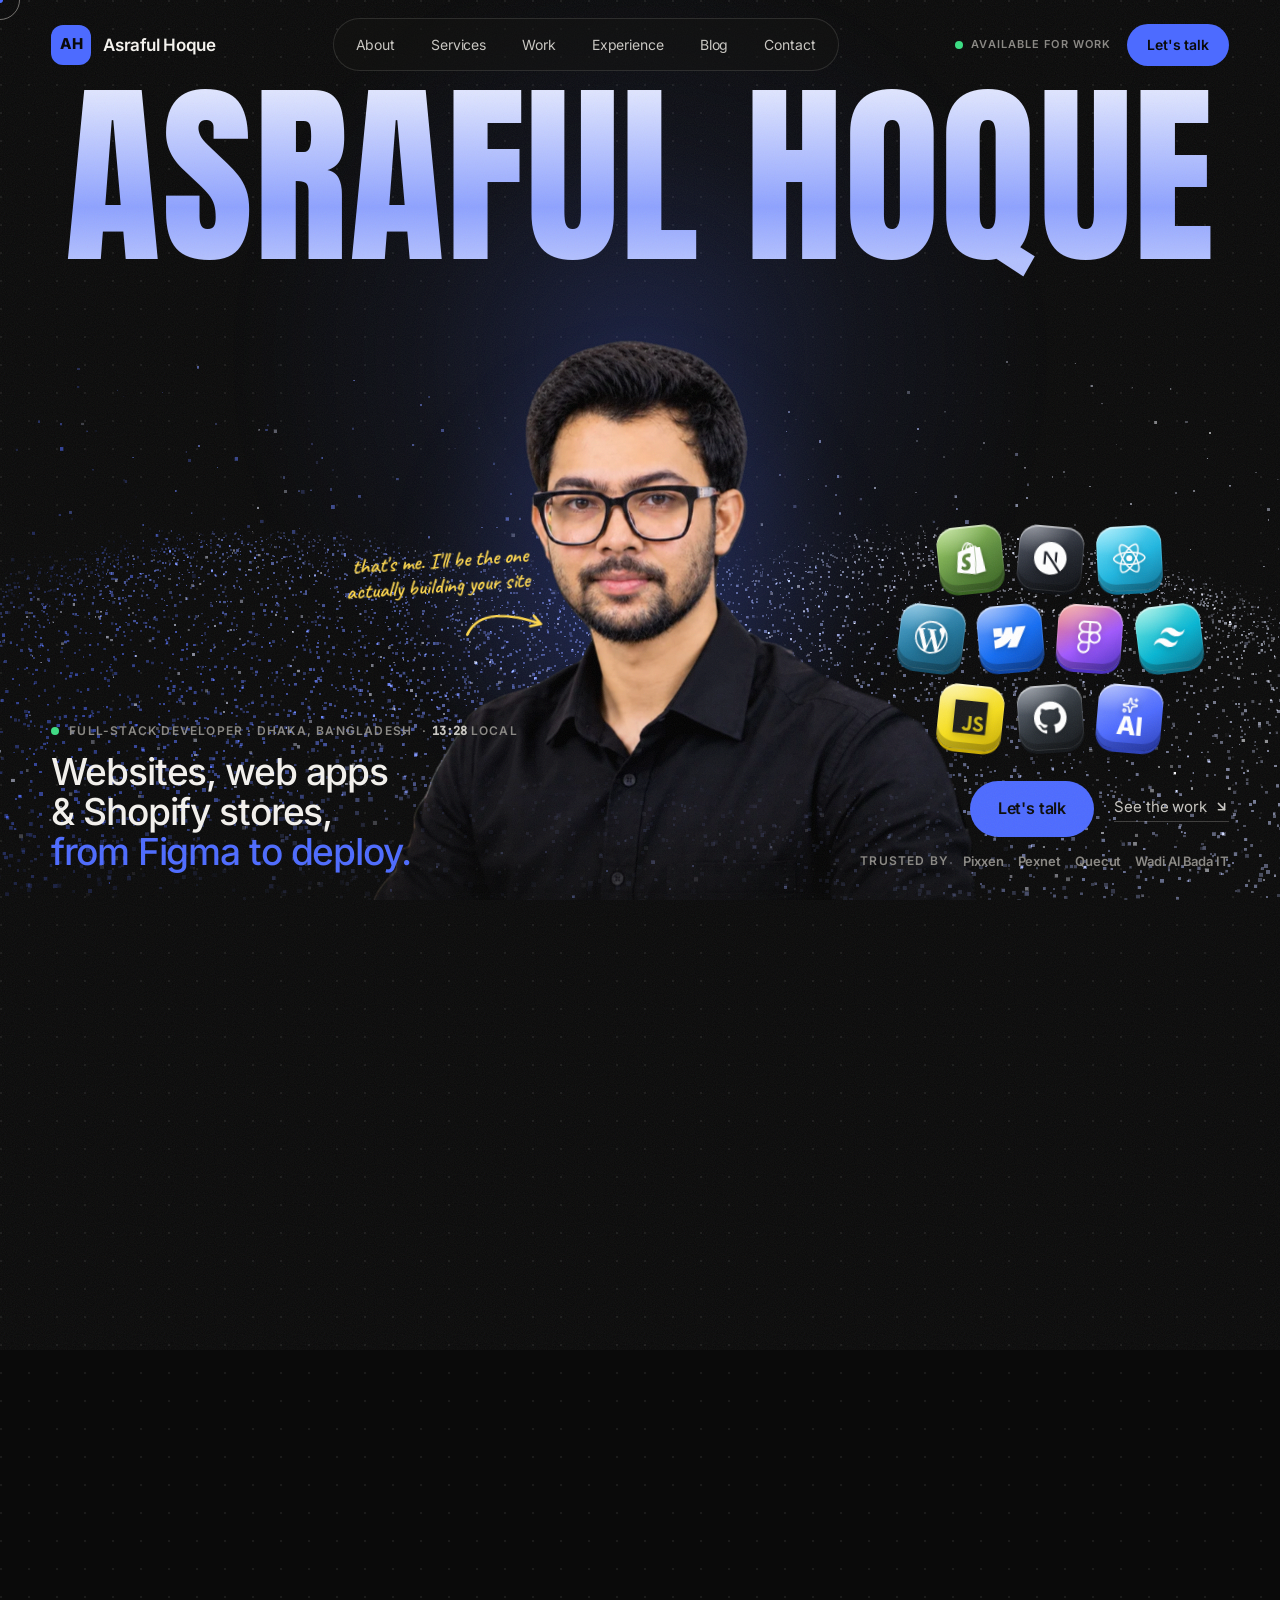
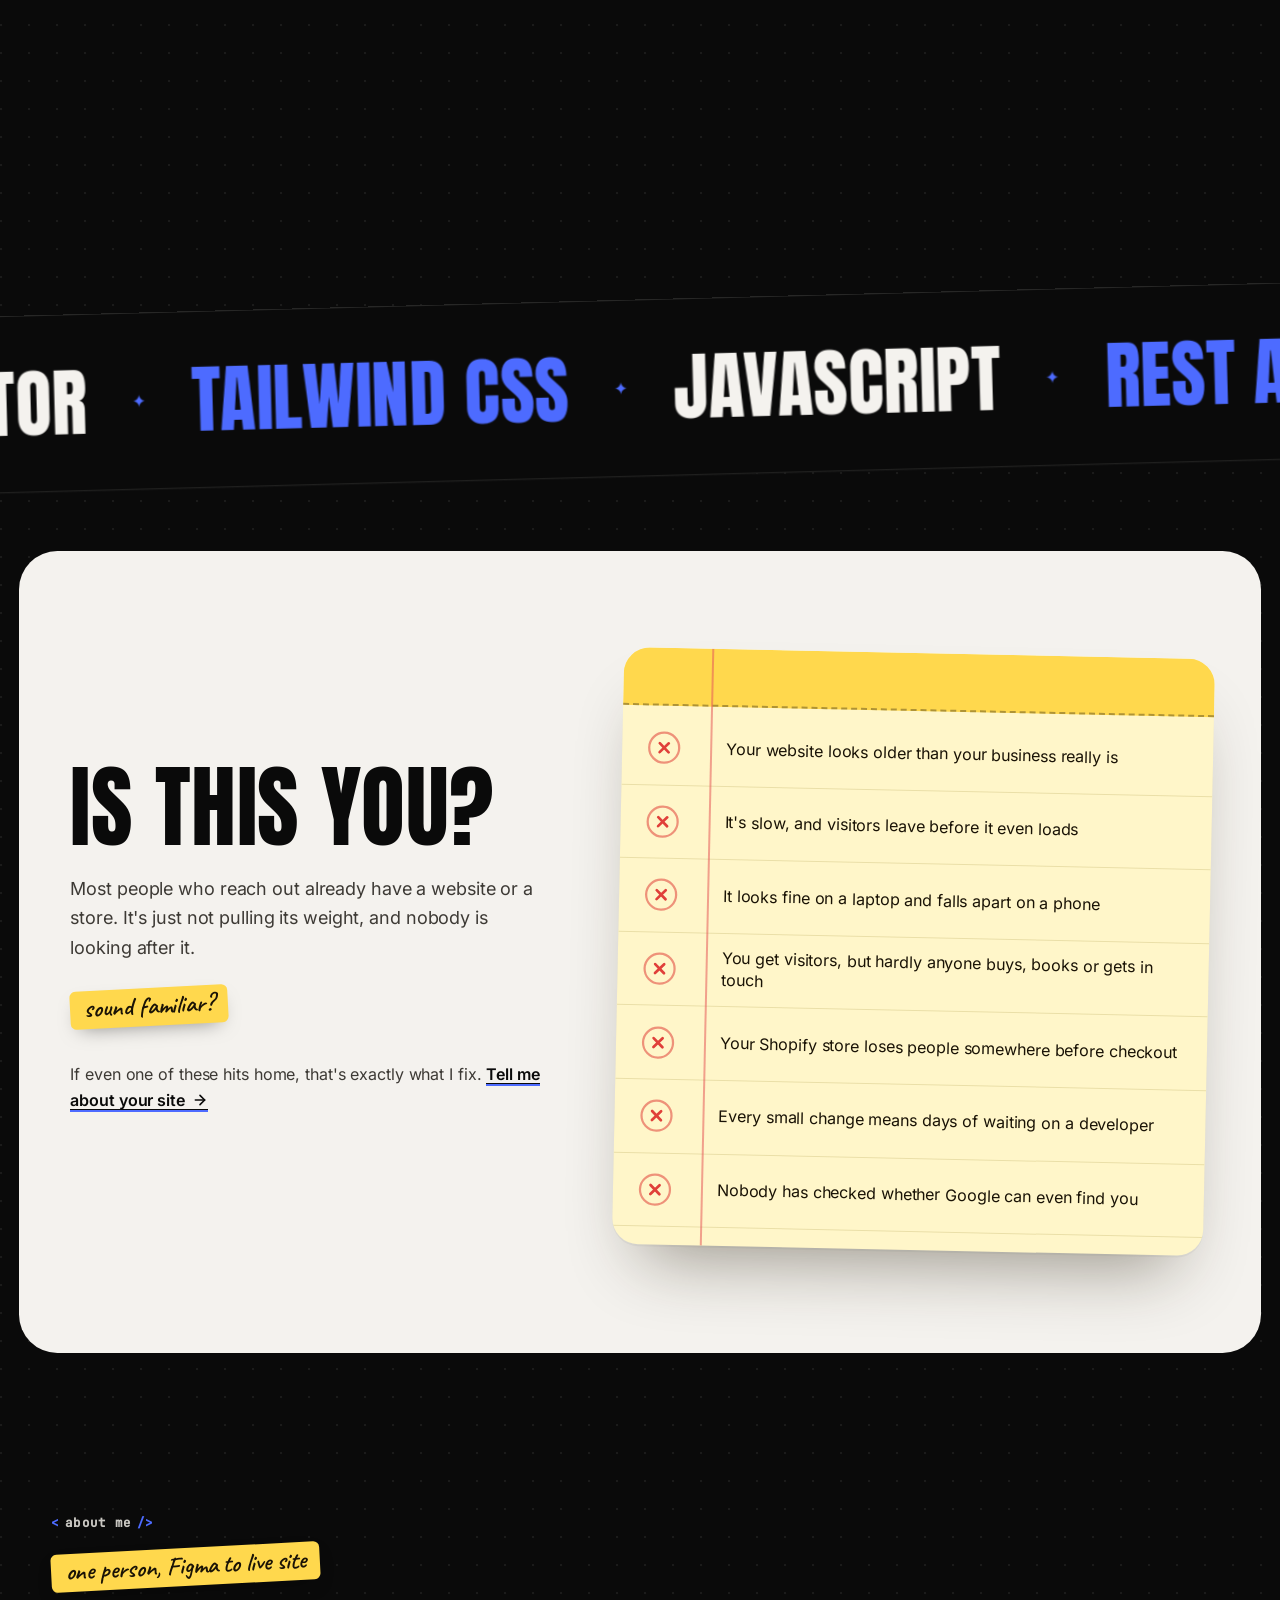
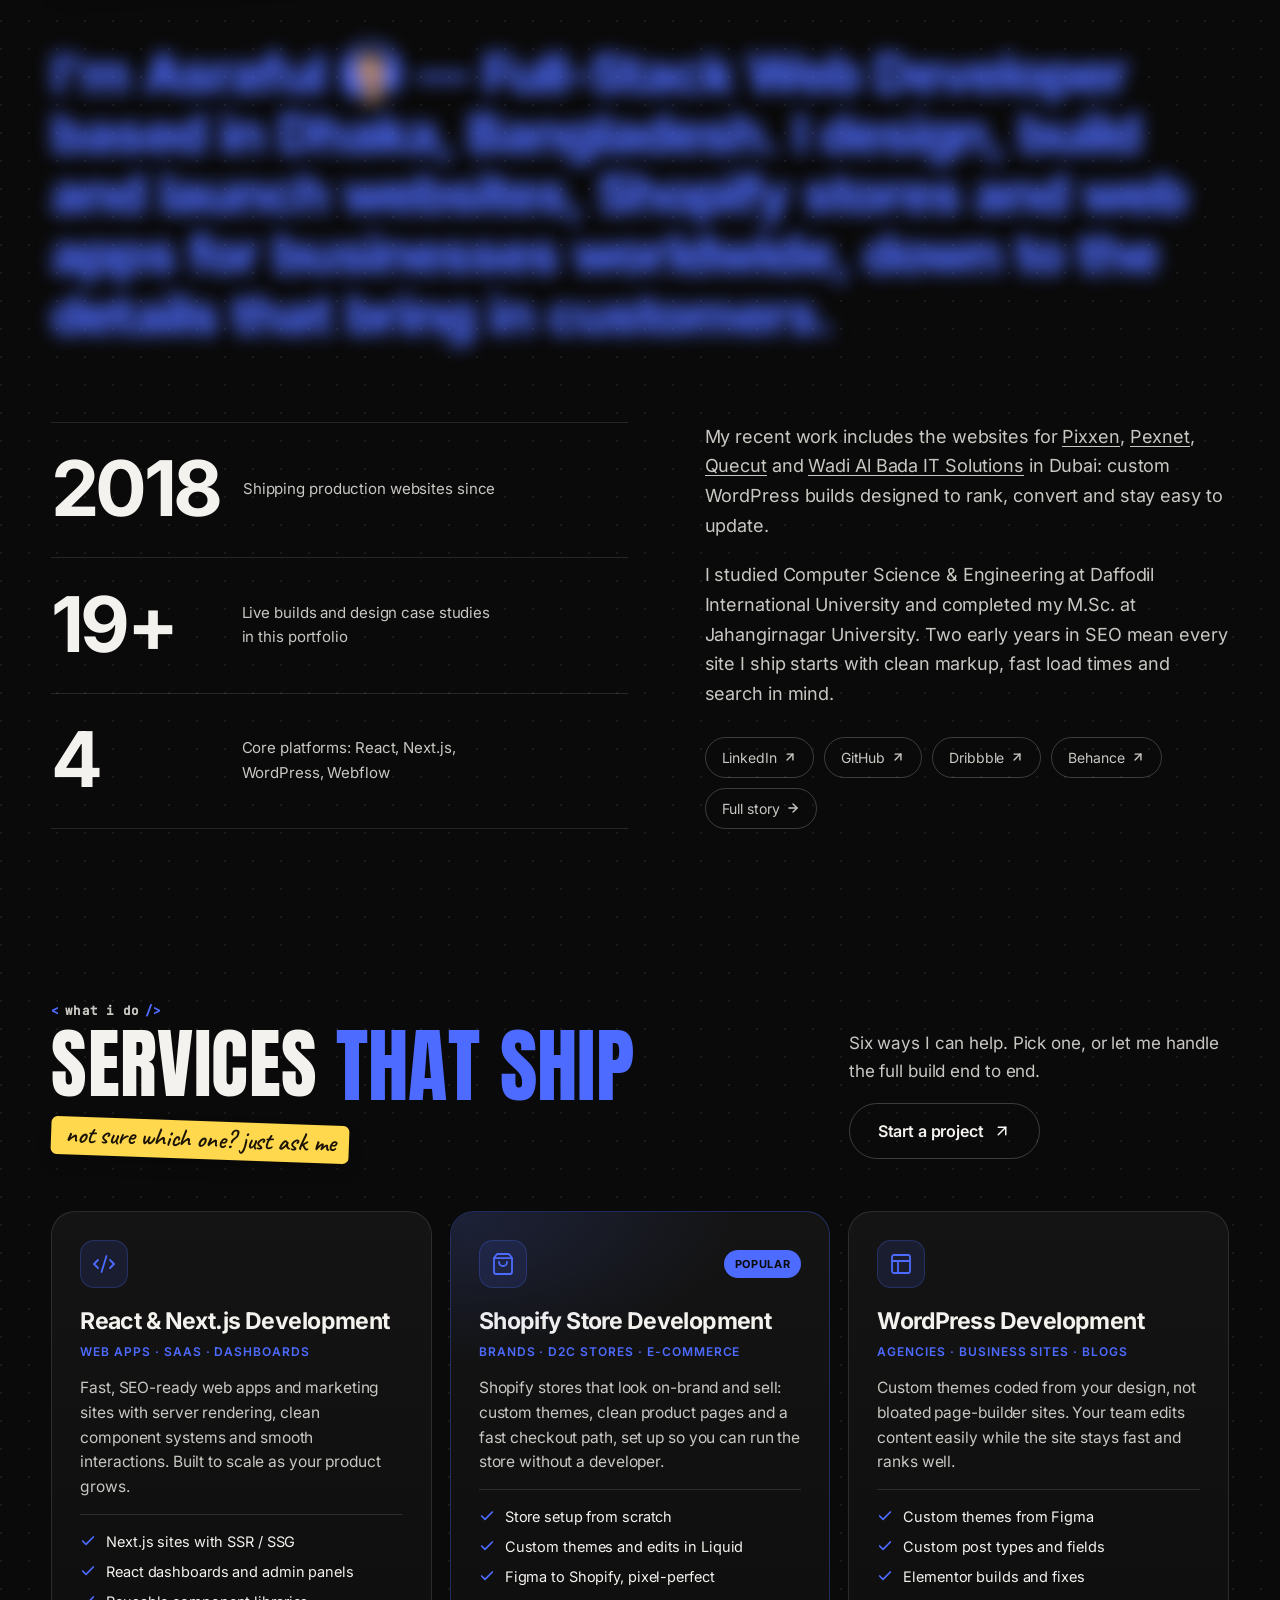
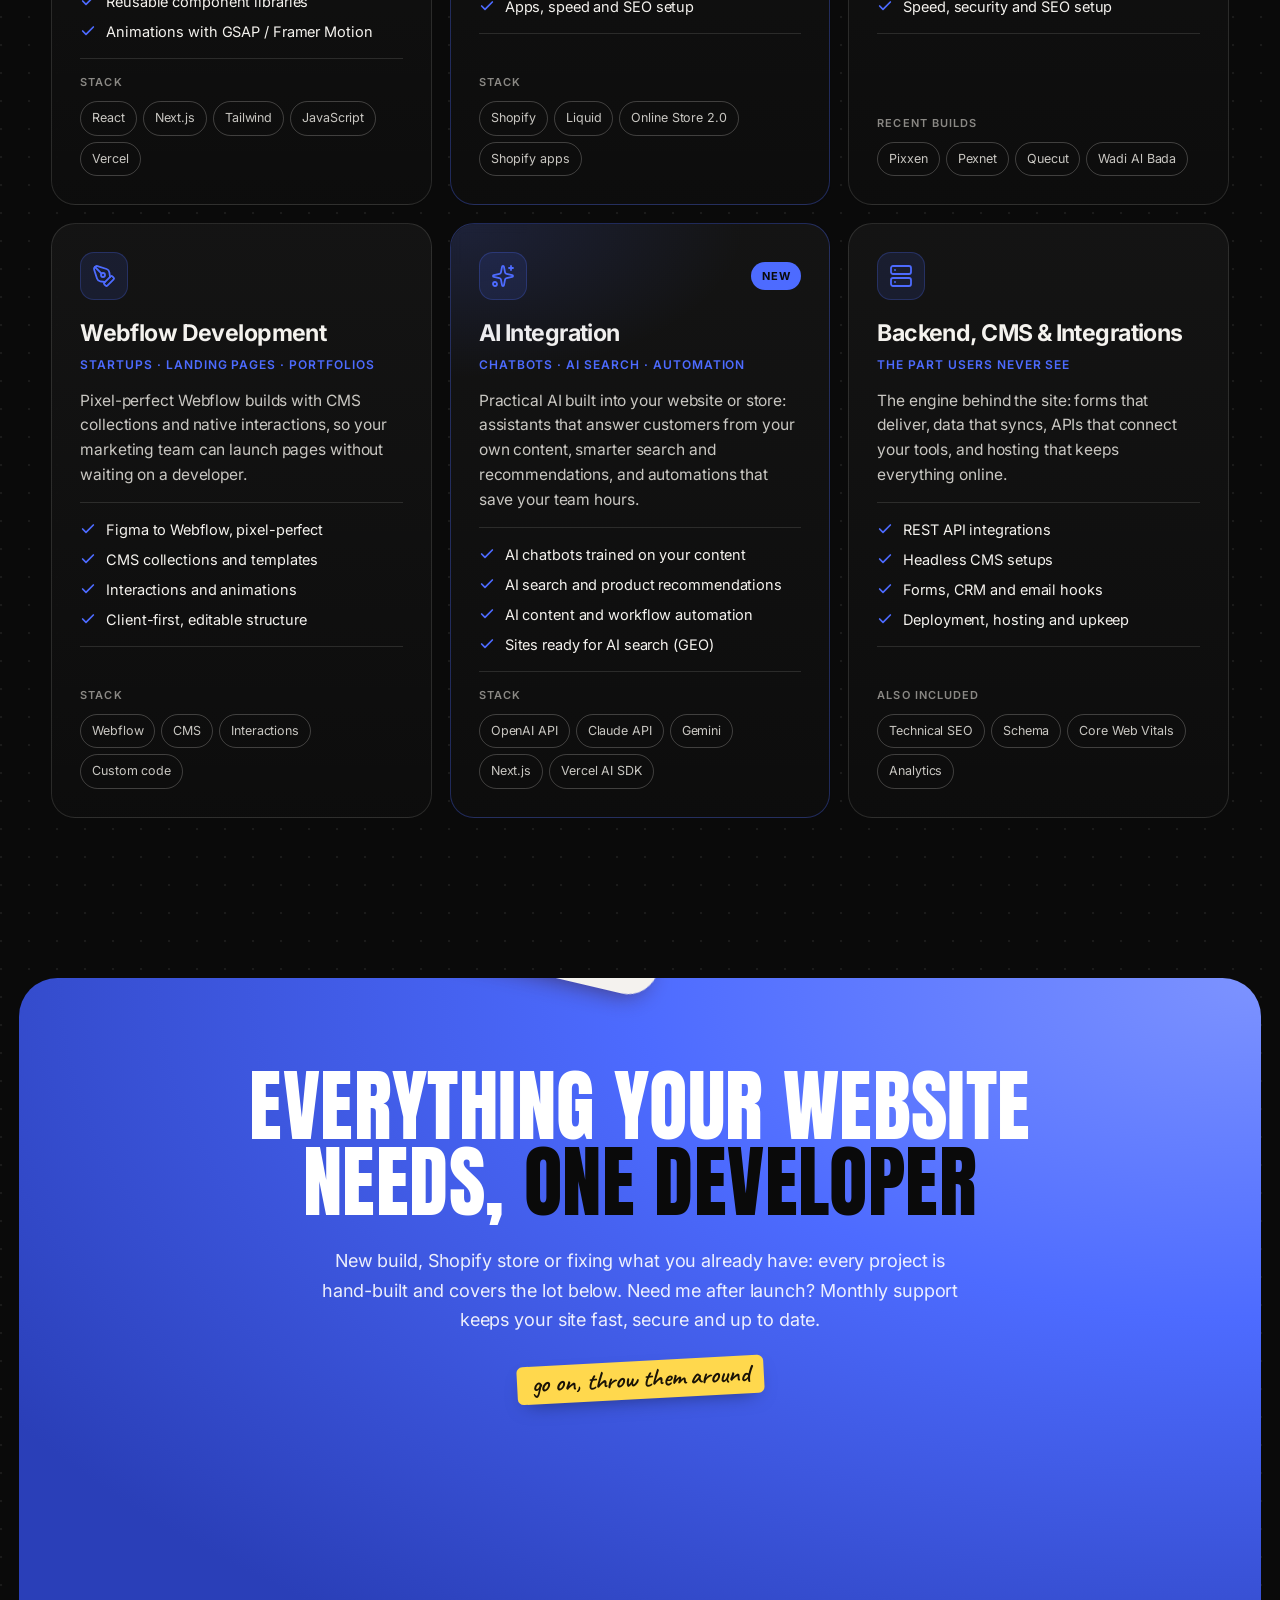
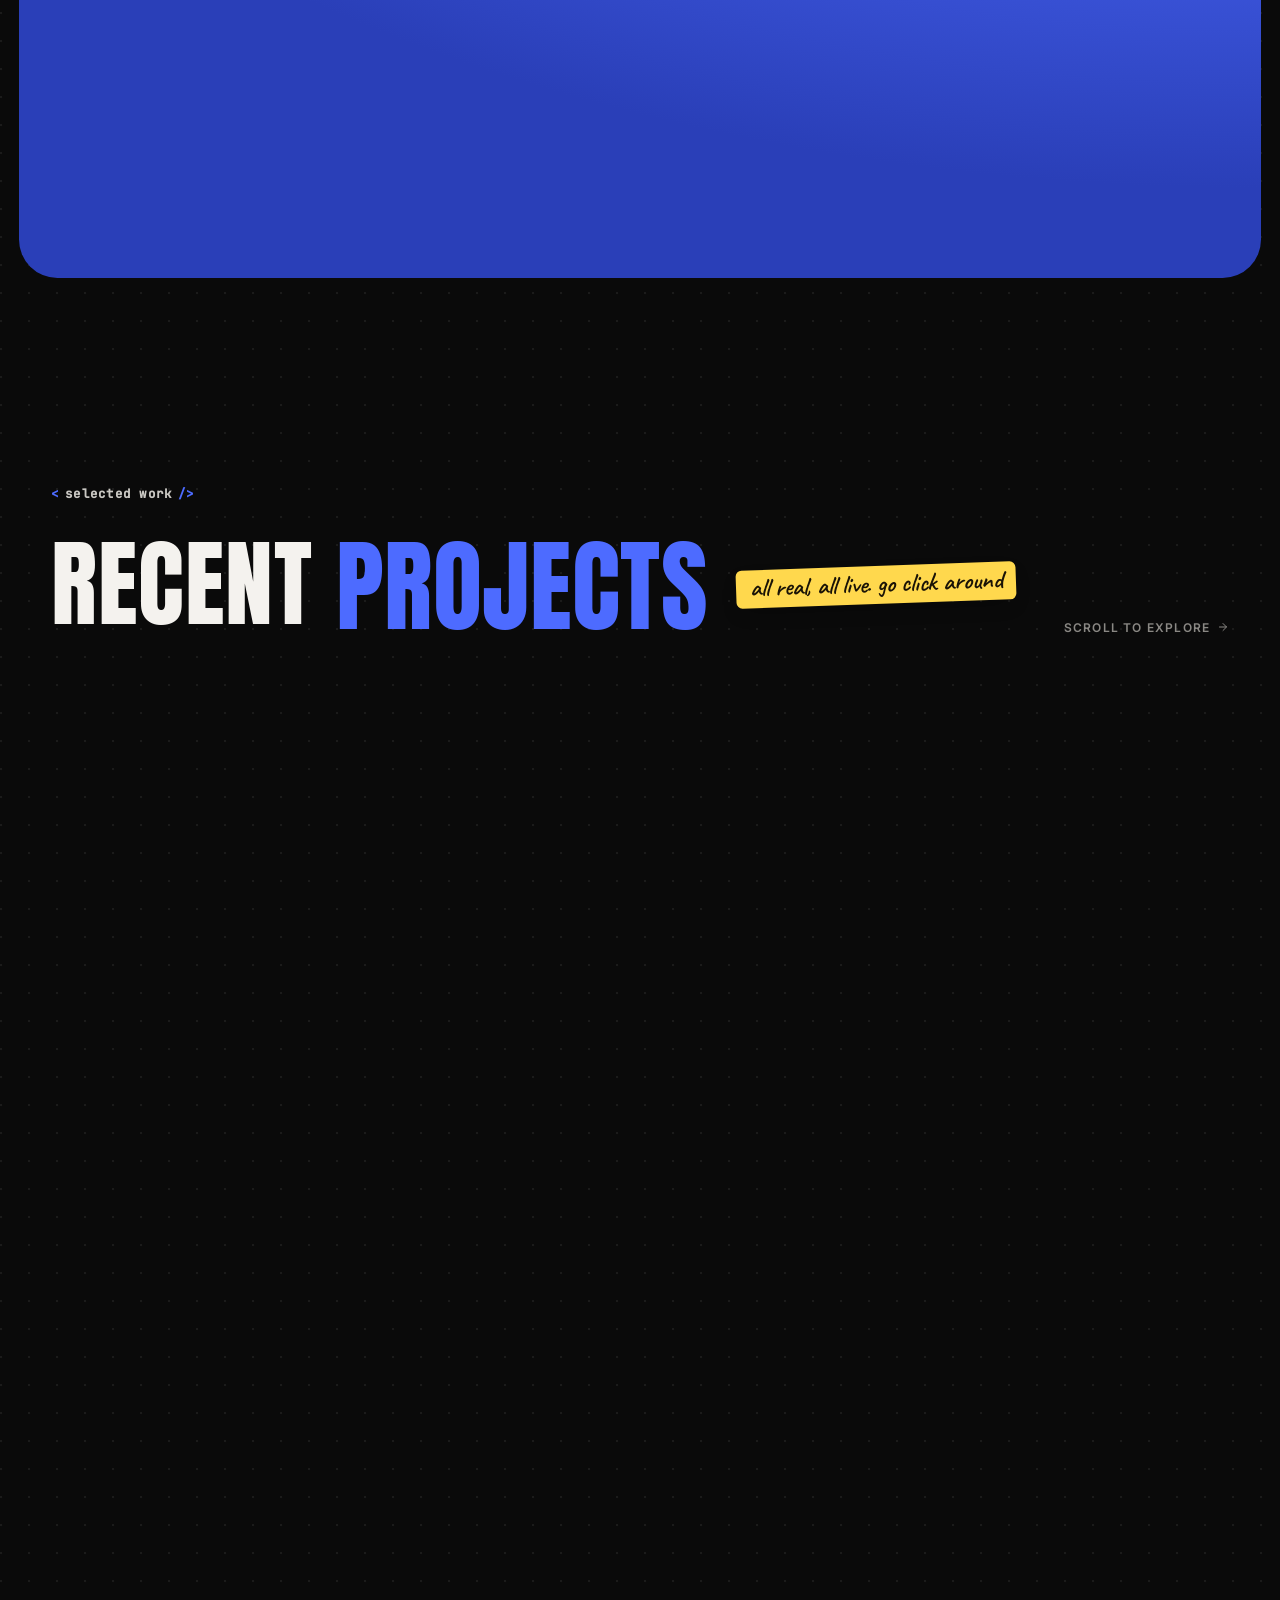
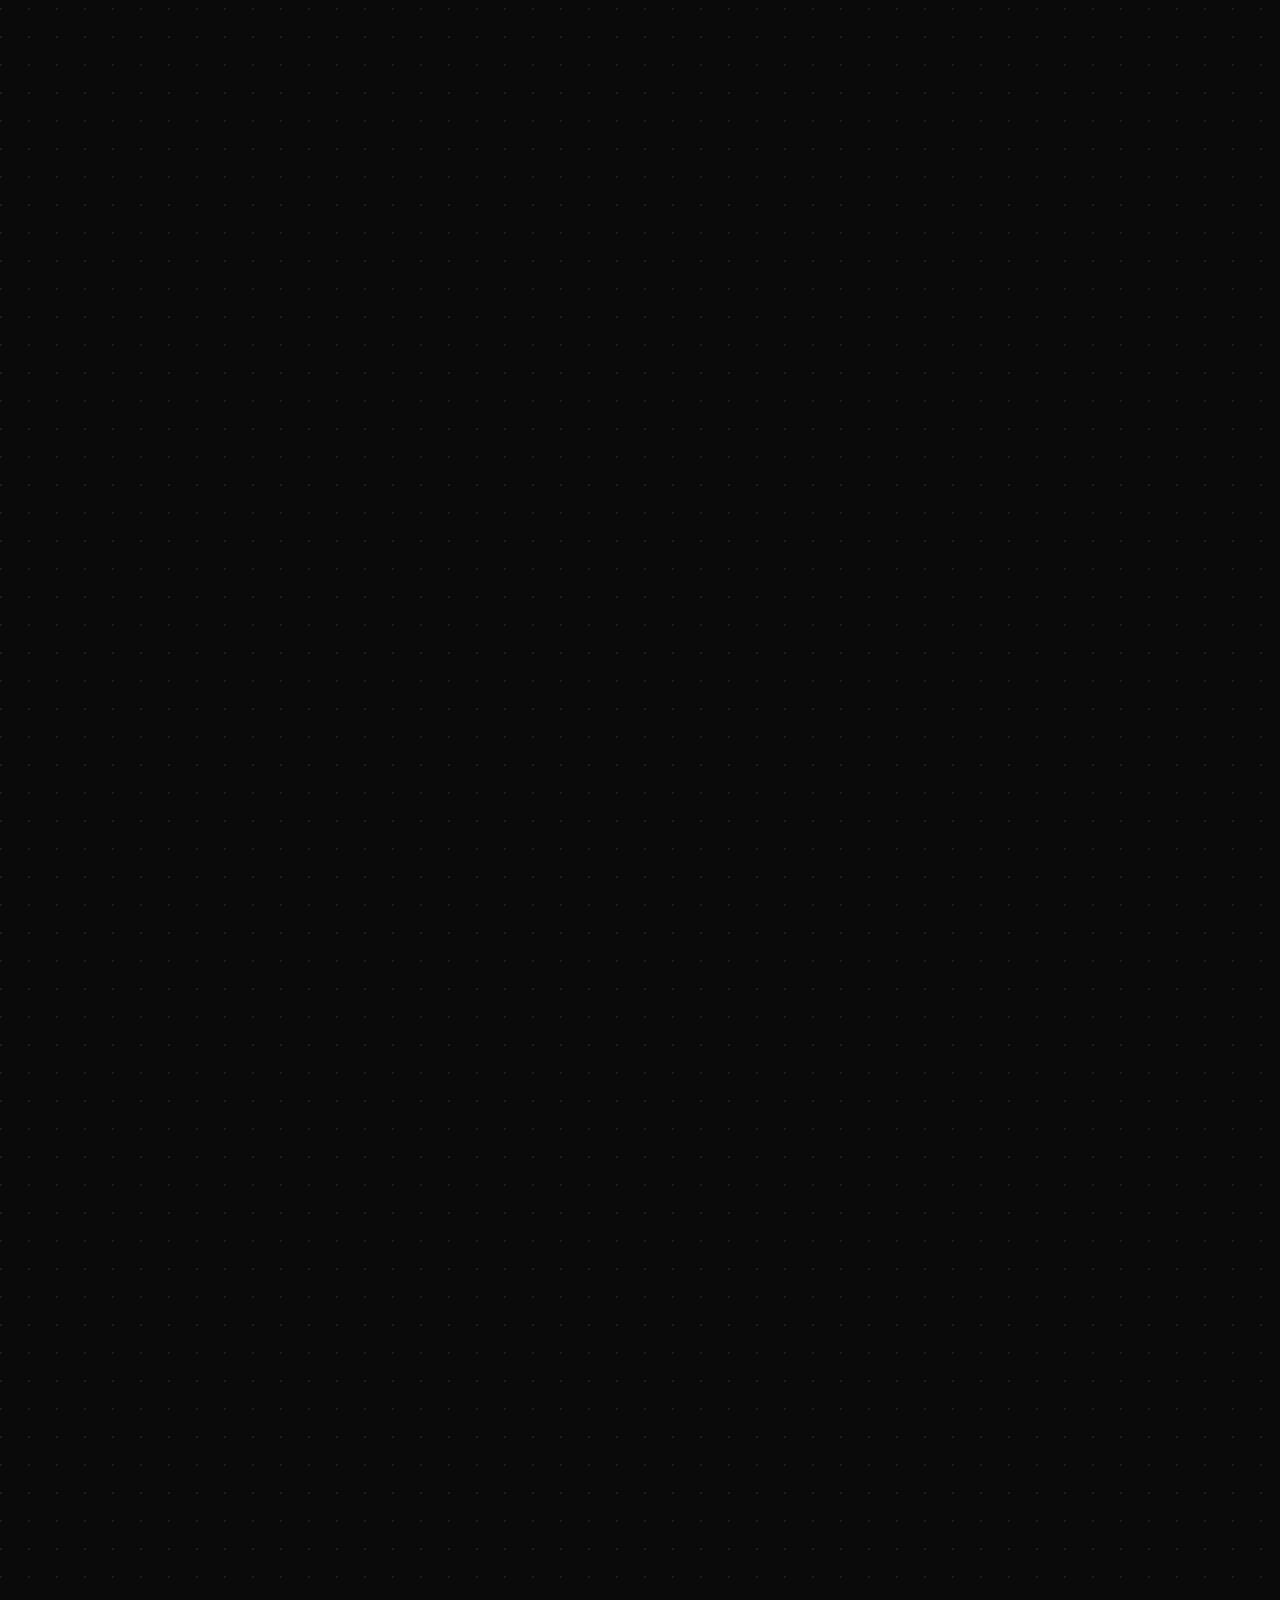
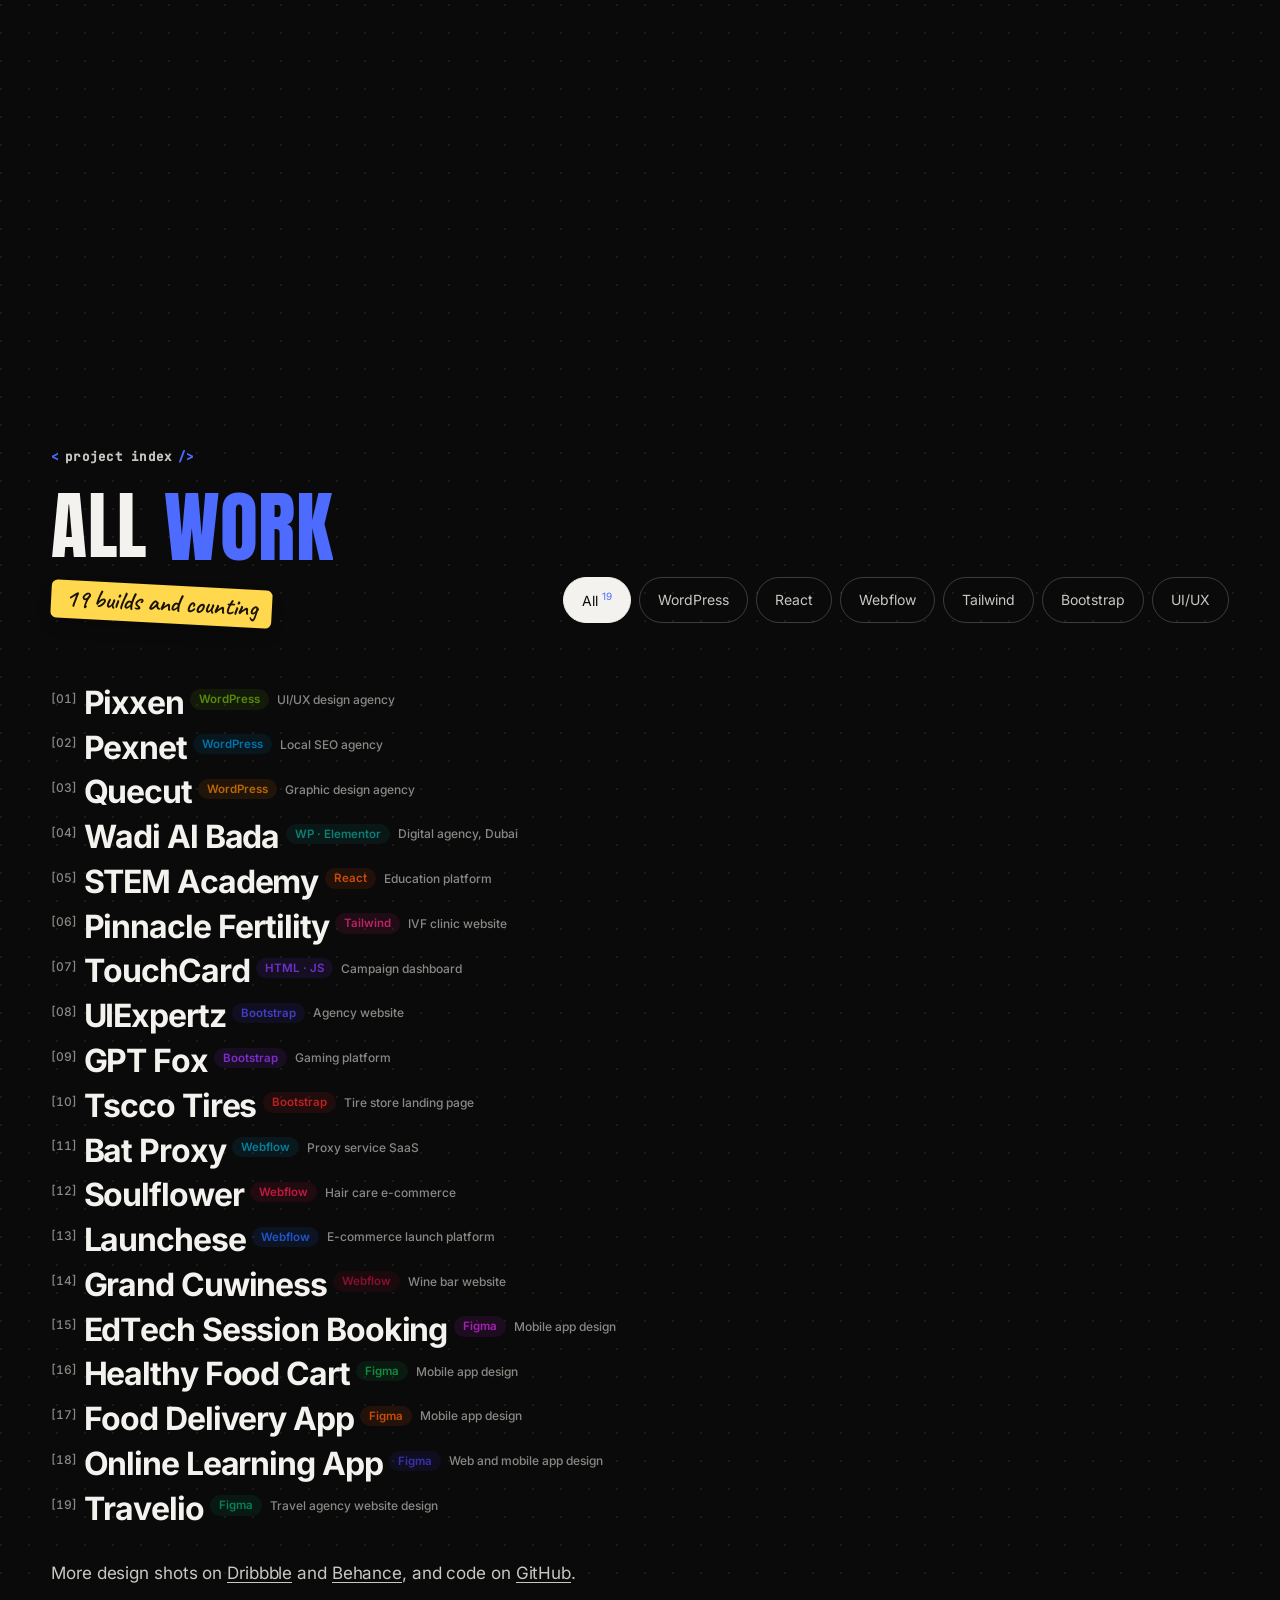
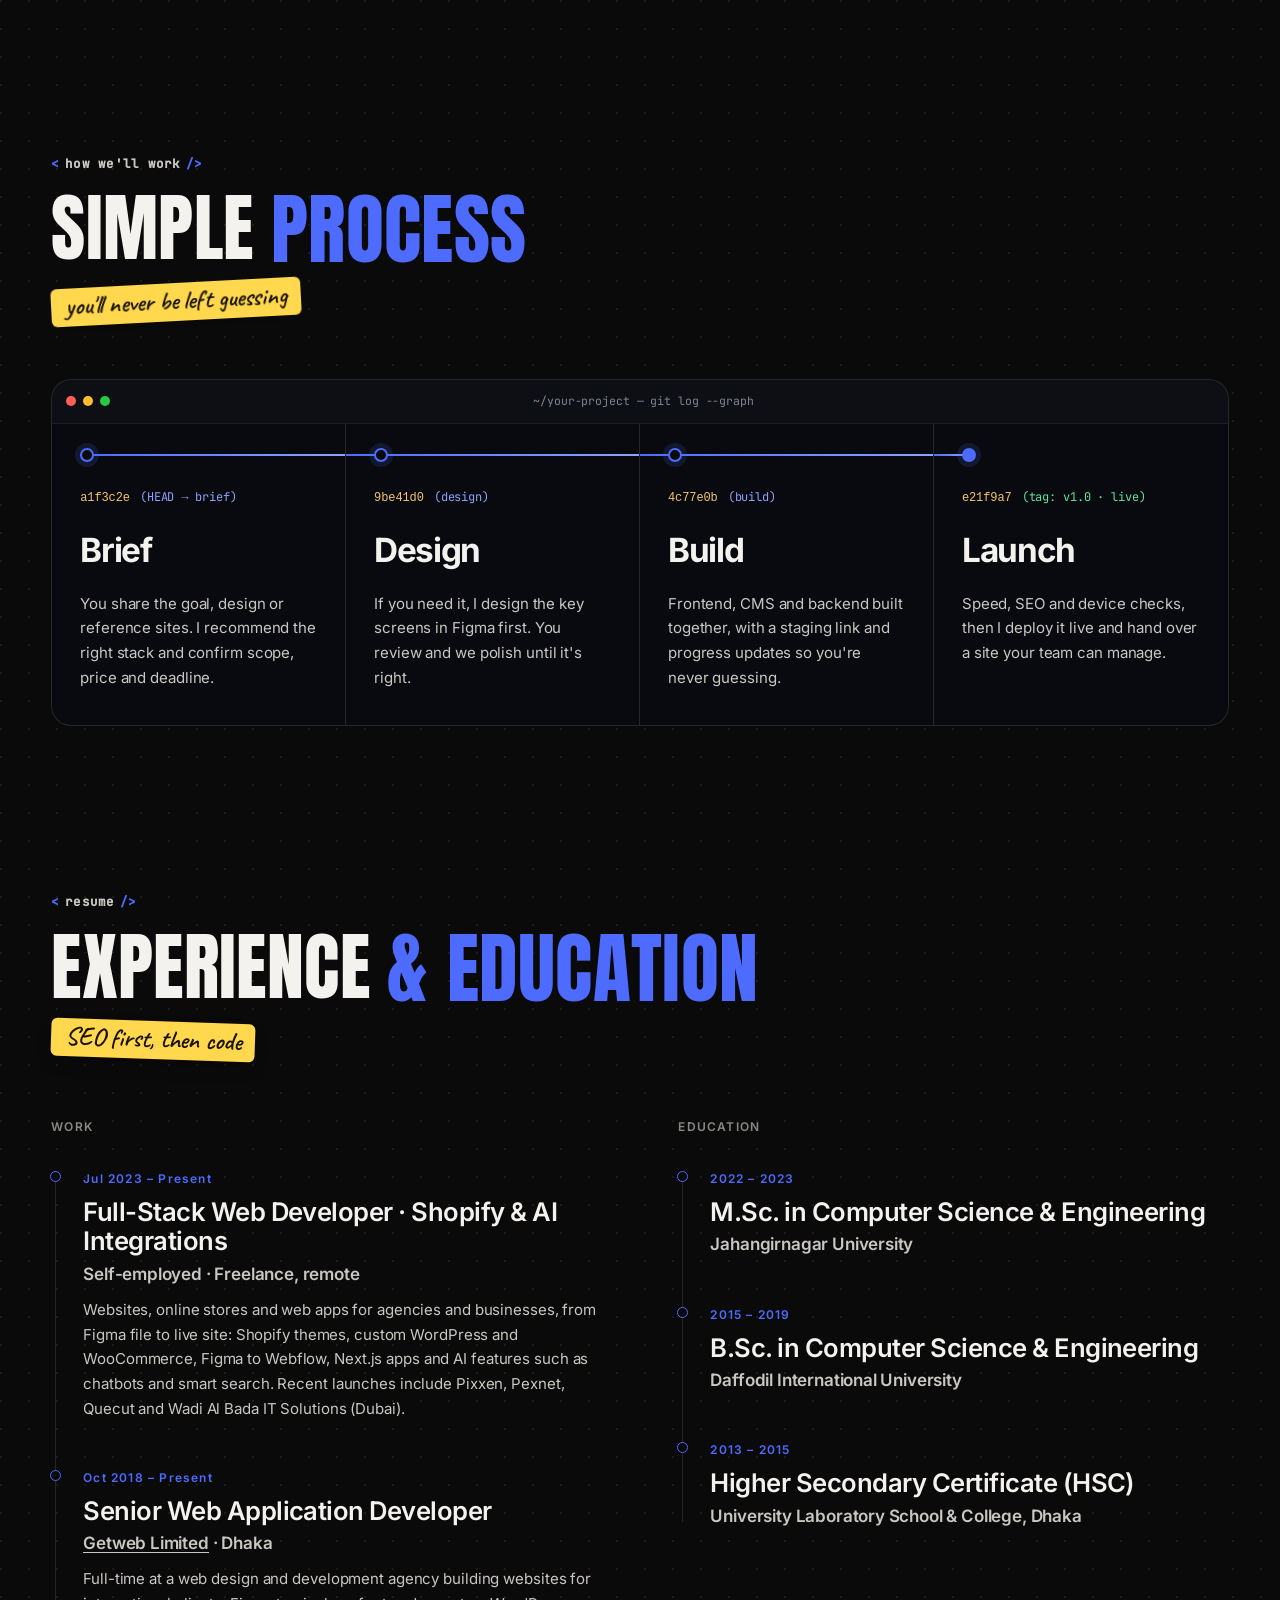
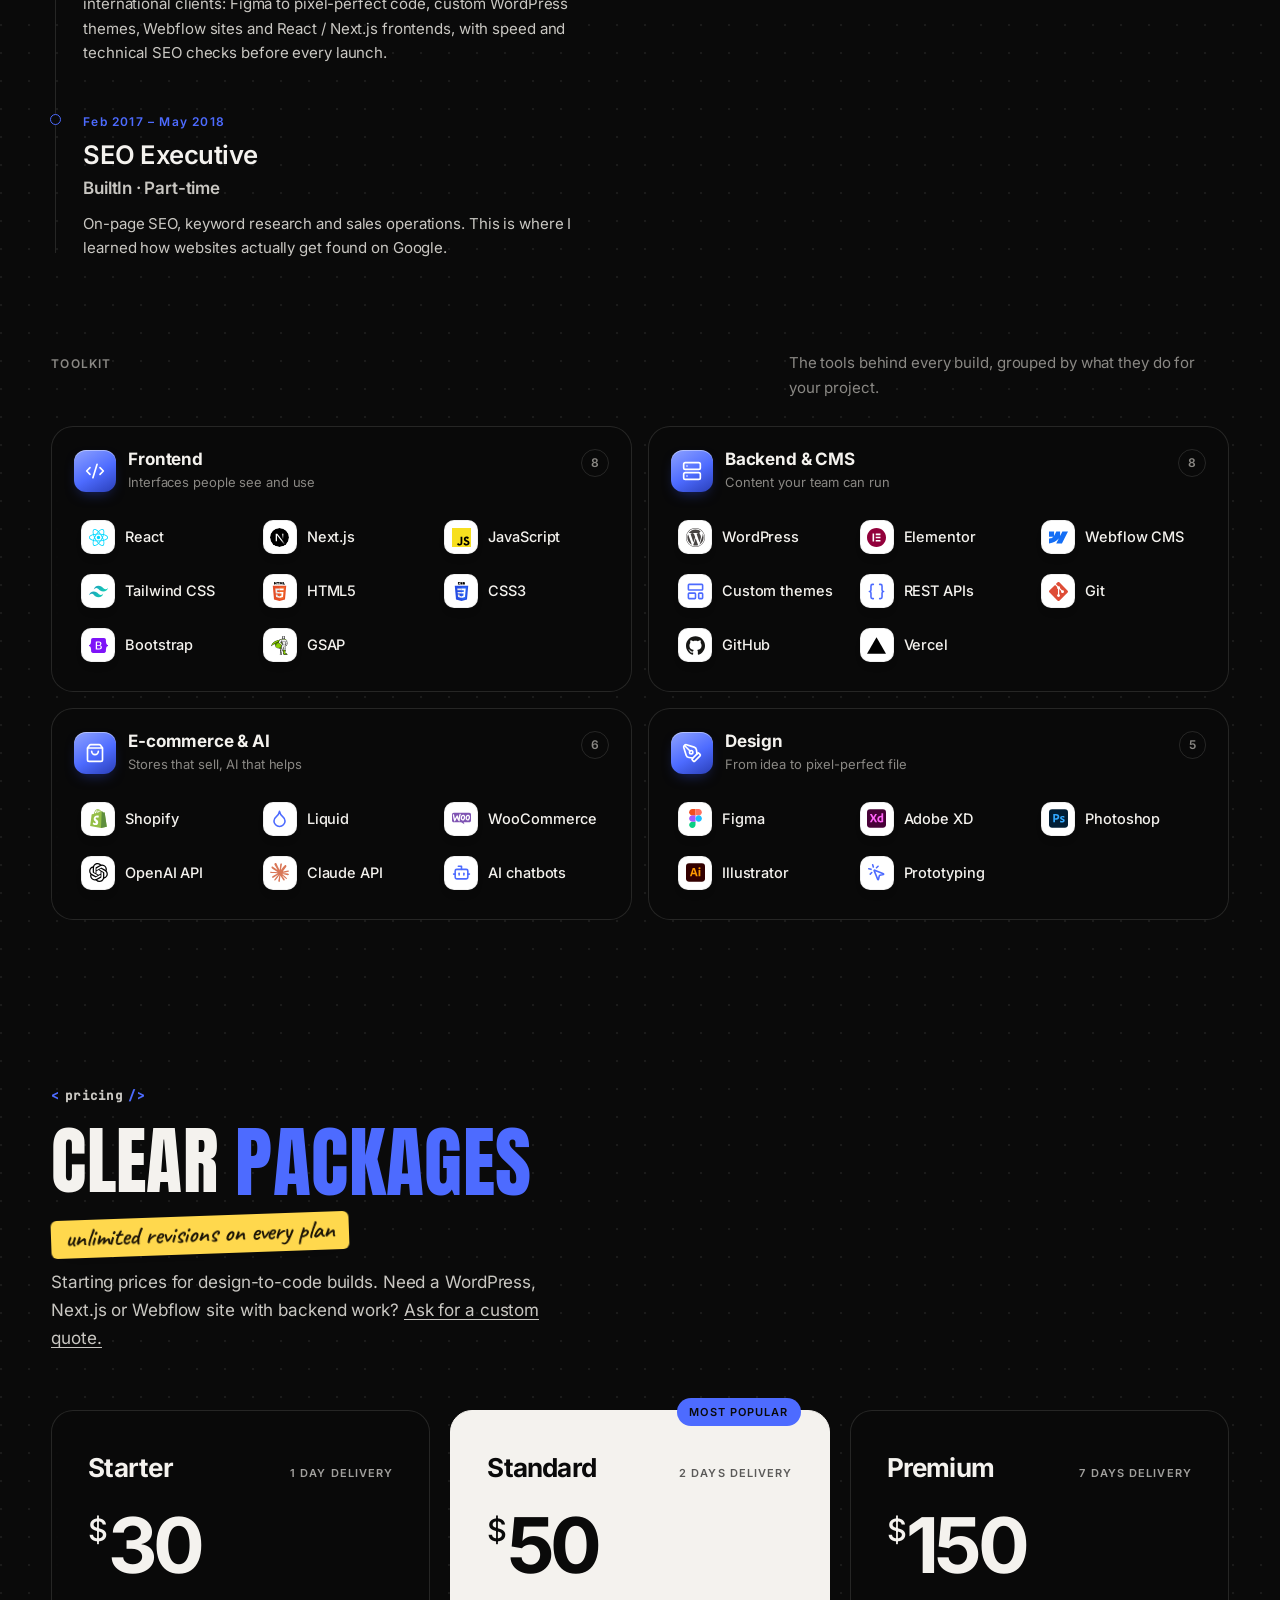
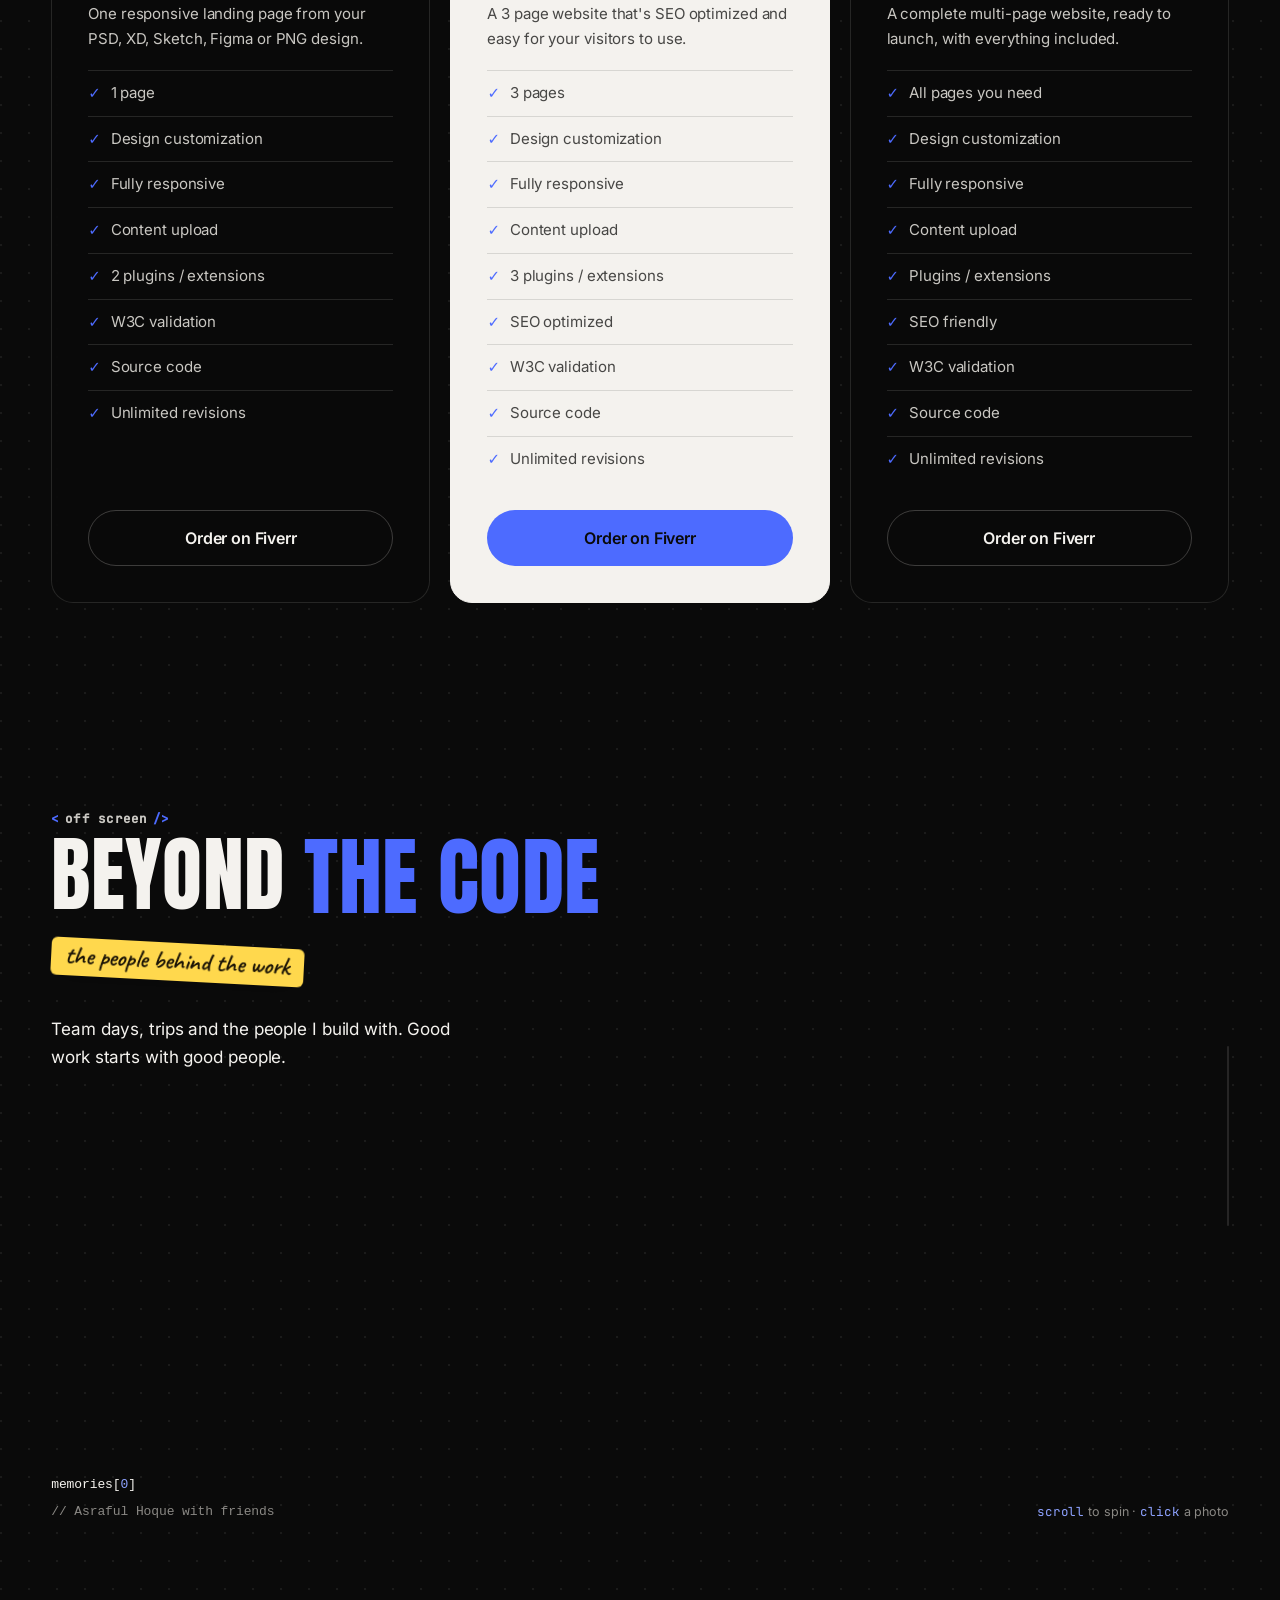
==== commit fde4a8f5: "Hero name: letters lift off the page under the cursor Replace the grid-distortion hover with a lift " ====
--- a/index.html
+++ b/index.html
@@ -46,7 +46,7 @@
   <link rel="preload" href="assets/fonts/jetbrains-mono-500.woff2" as="font" type="font/woff2" crossorigin>
 
   <link rel="preload" as="image" href="assets/images/asraful-cutout.webp" fetchpriority="high">
-  <link rel="stylesheet" href="assets/css/main.css?v=20261126f">
+  <link rel="stylesheet" href="assets/css/main.css?v=20261127a">
   <script>(function(d){d.classList.add('js');try{if(window.WebGLRenderingContext&&matchMedia('(min-width: 901px)').matches&&!matchMedia('(prefers-reduced-motion: reduce)').matches)d.classList.add('gl3d');}catch(e){}})(document.documentElement);</script>
 
   <!-- Structured data -->
@@ -850,9 +850,9 @@
   <script src="assets/js/vendor/ScrollTrigger.min.js" defer></script>
   <script src="assets/js/vendor/lenis.min.js" defer></script>
   <script src="assets/js/vendor/matter.min.js" defer></script>
-  <script src="assets/js/main.js?v=20261126f" defer></script>
-  <script src="assets/js/footer-name.js?v=20261126f" defer></script>
-  <script src="assets/js/toss.js?v=20261126f" defer></script>
-  <script src="assets/js/scene.min.js?v=20261126f" defer></script>
+  <script src="assets/js/main.js?v=20261127a" defer></script>
+  <script src="assets/js/footer-name.js?v=20261127a" defer></script>
+  <script src="assets/js/toss.js?v=20261127a" defer></script>
+  <script src="assets/js/scene.min.js?v=20261127a" defer></script>
 </body>
 </html>
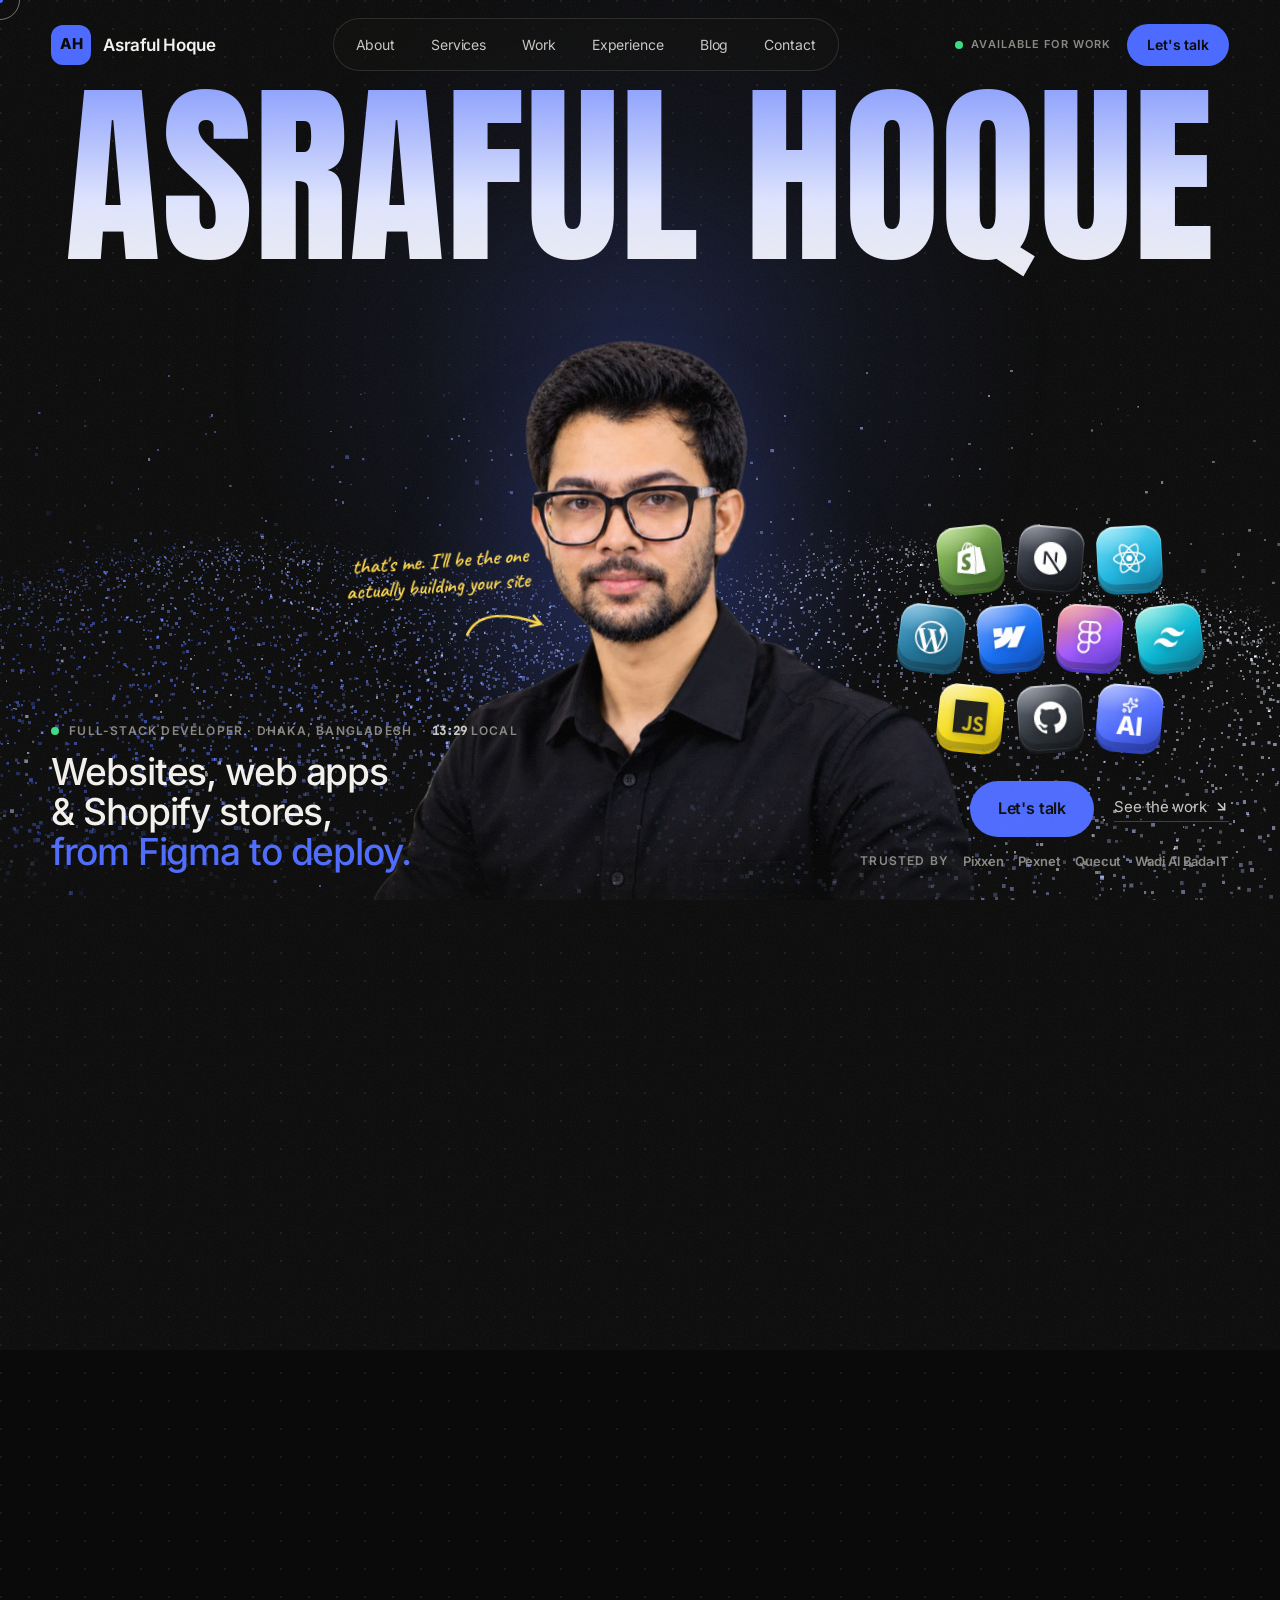
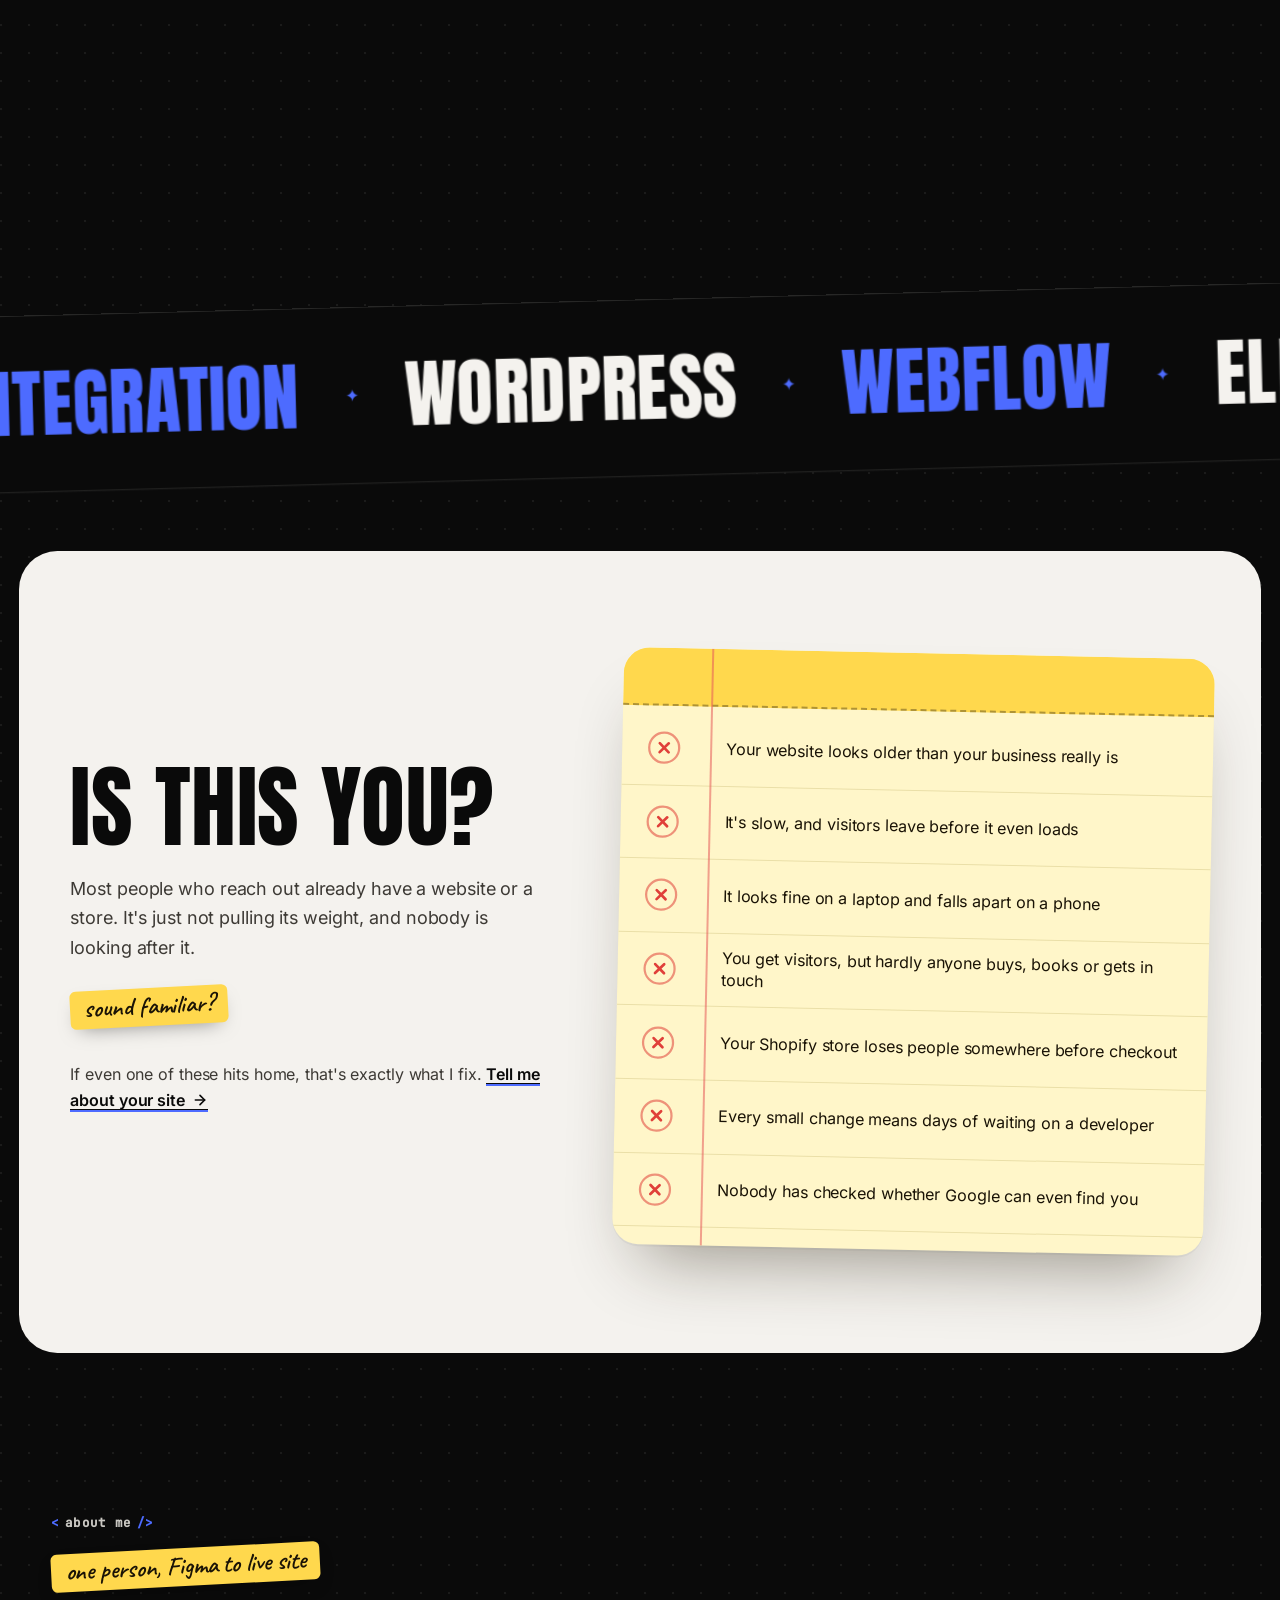
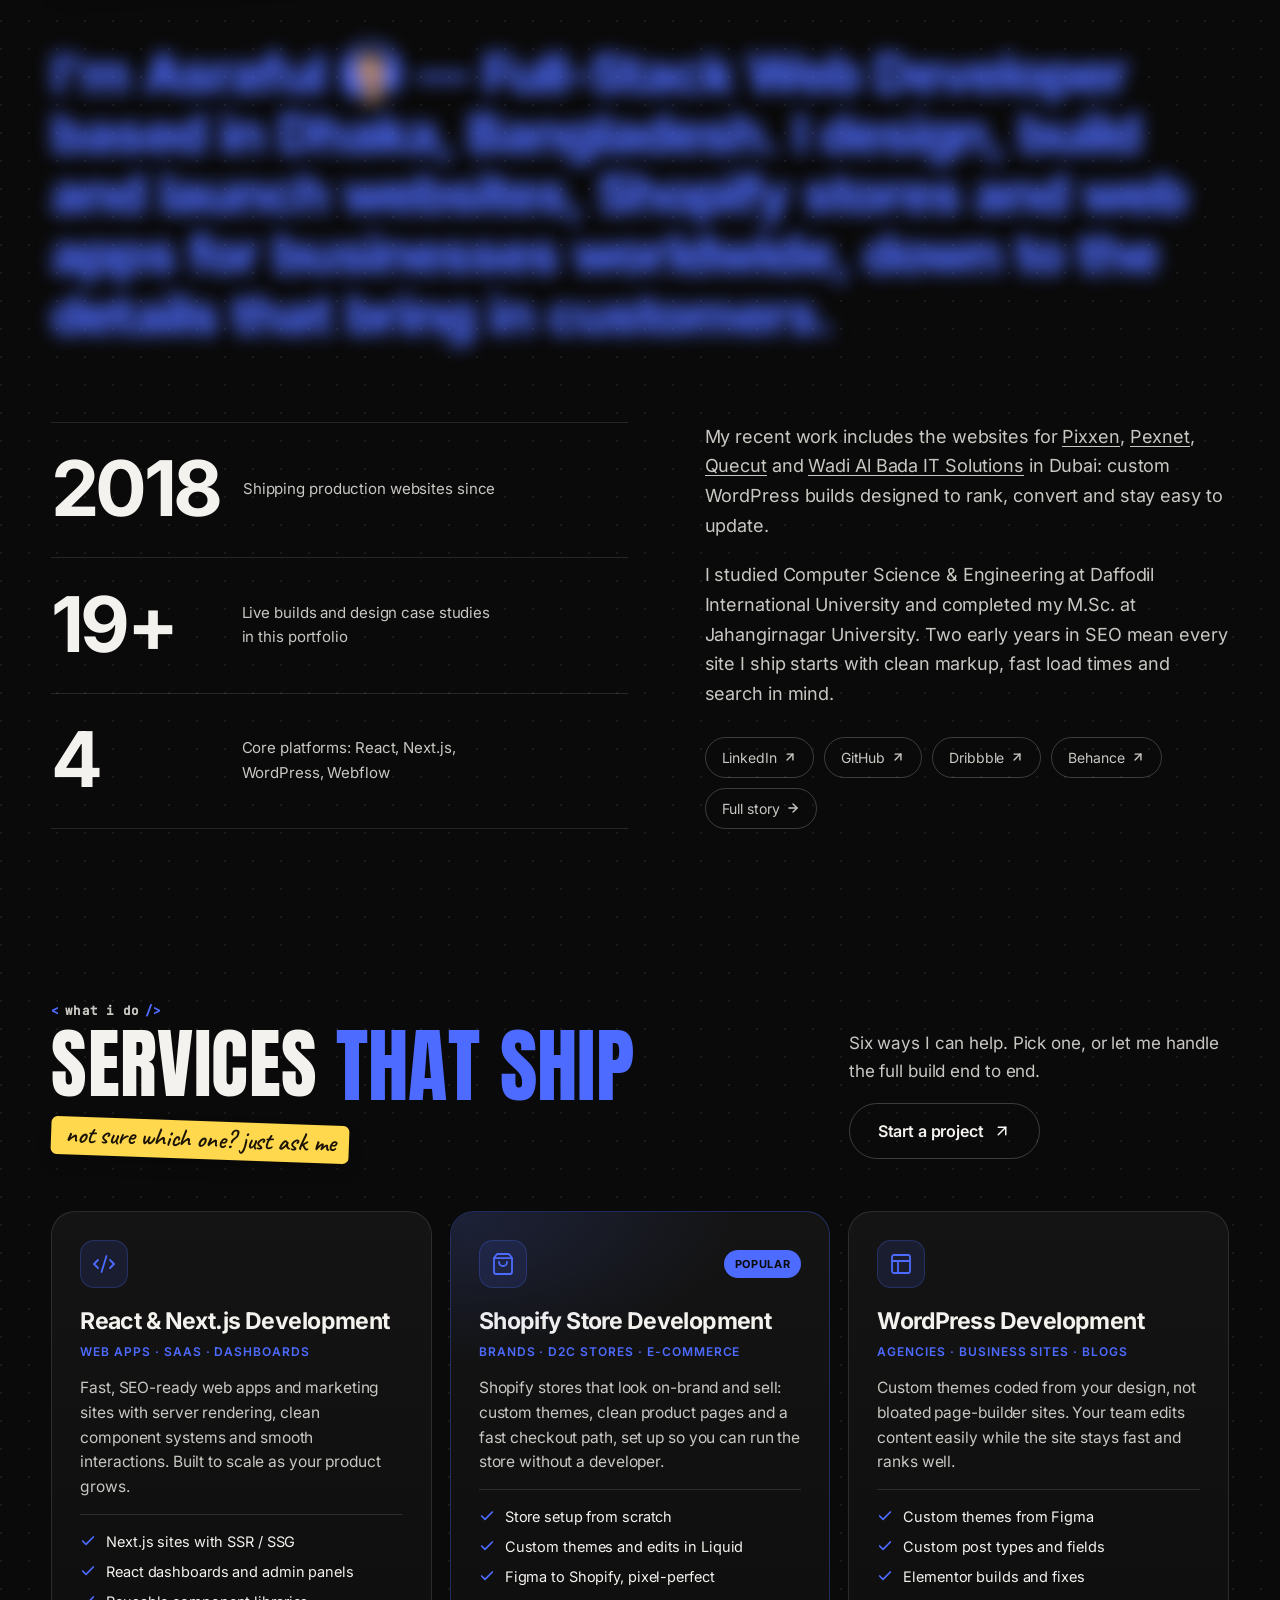
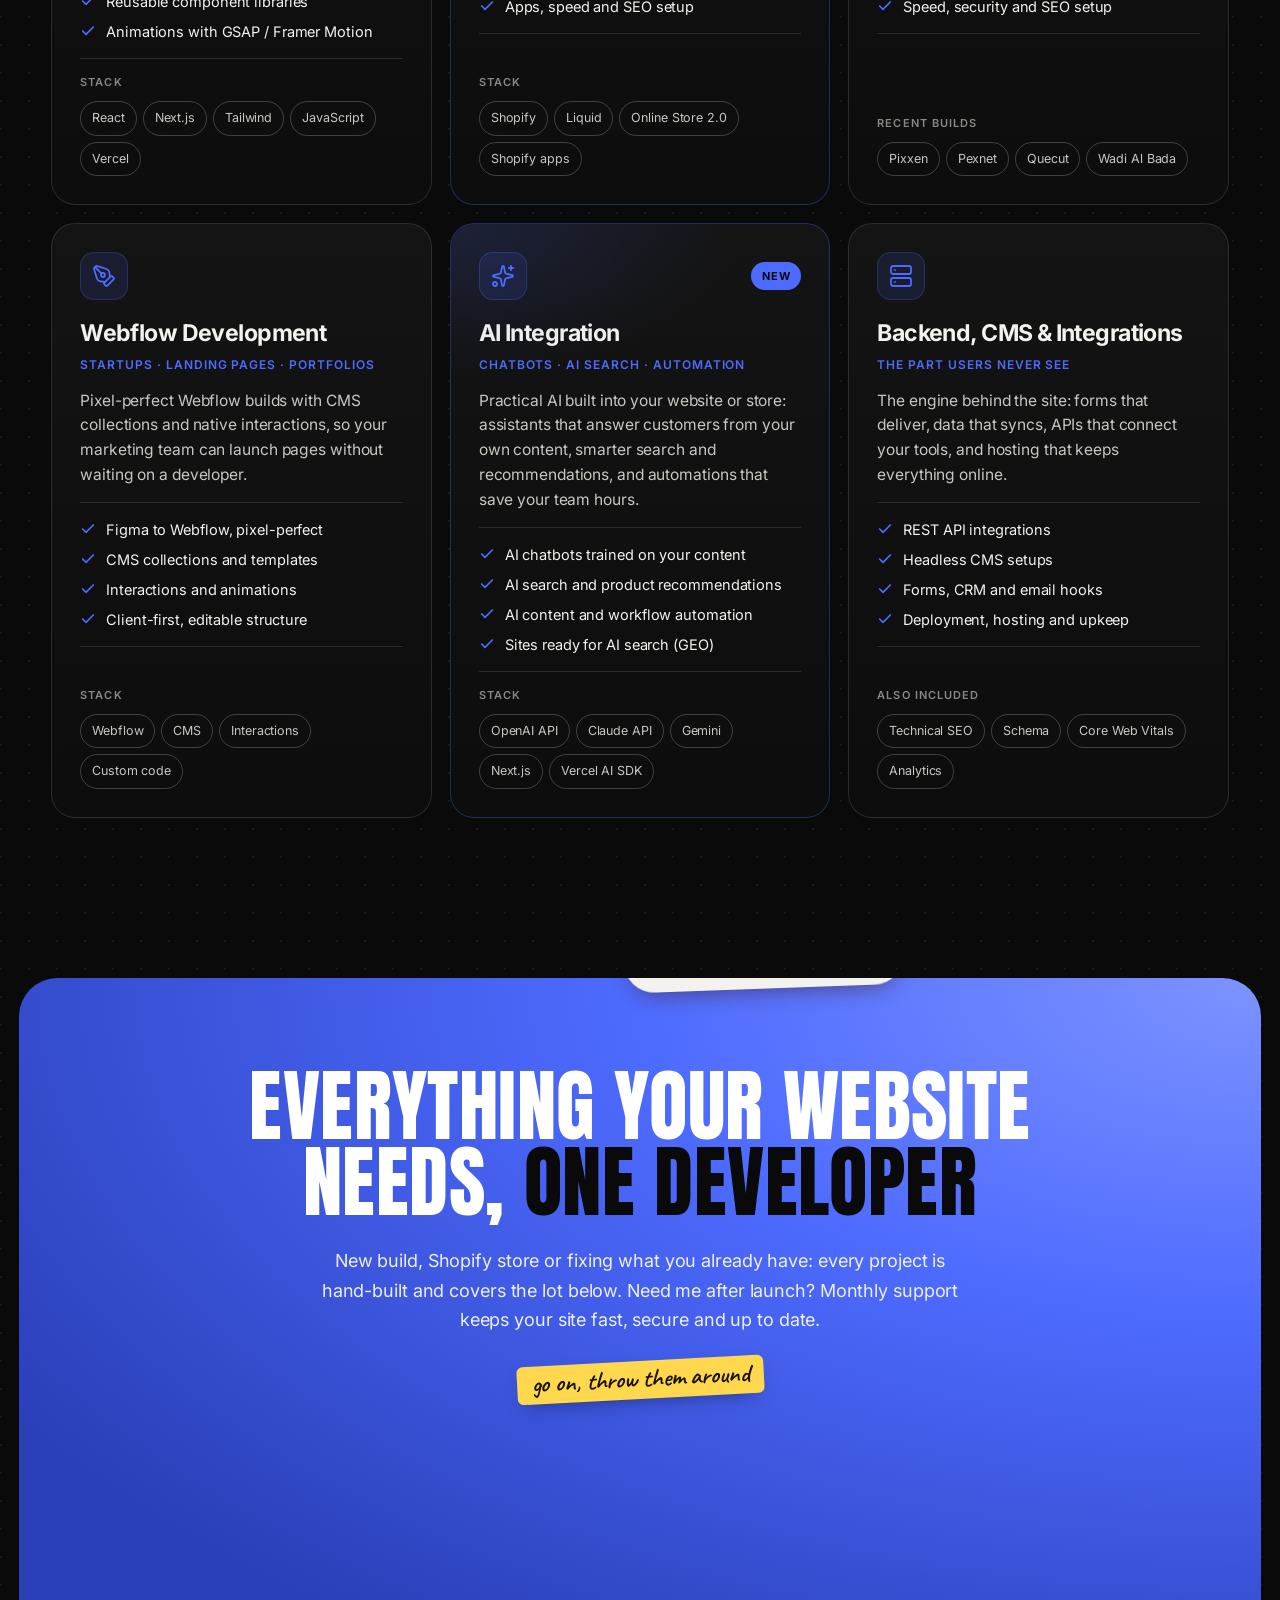
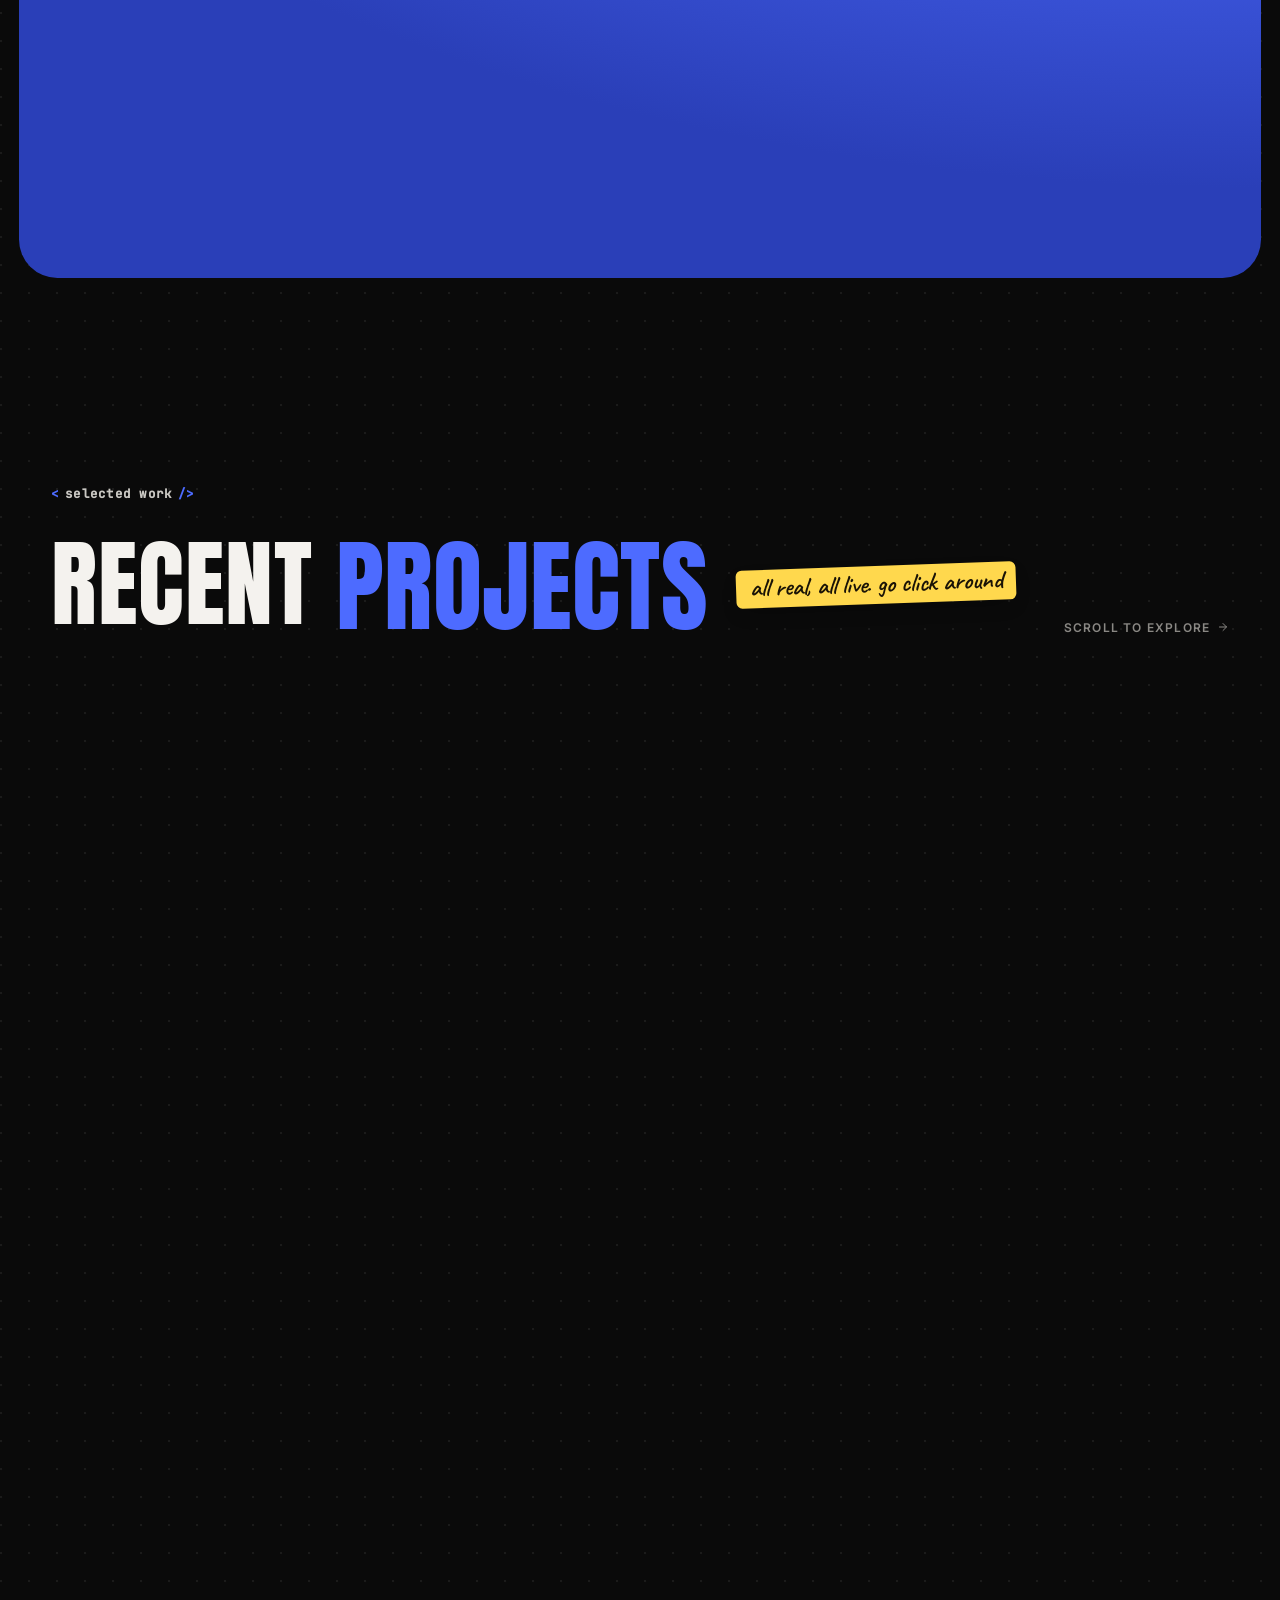
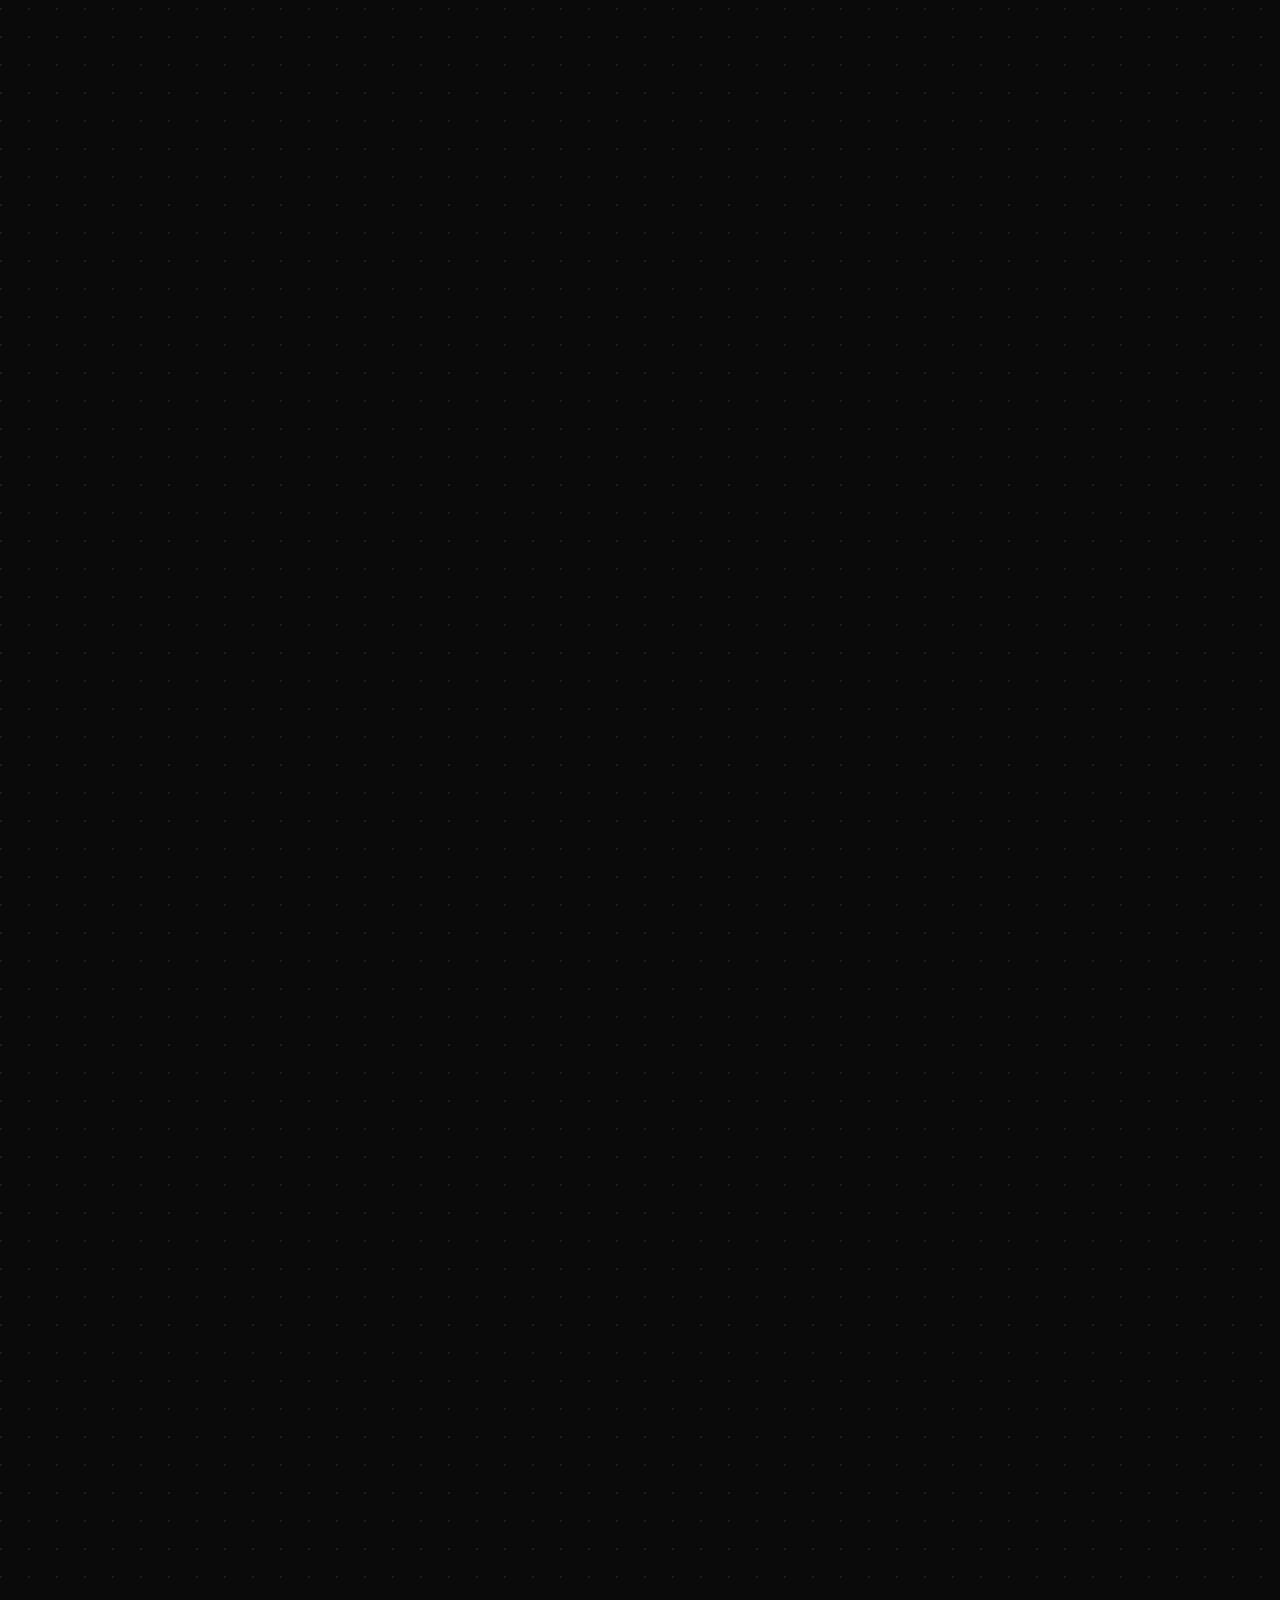
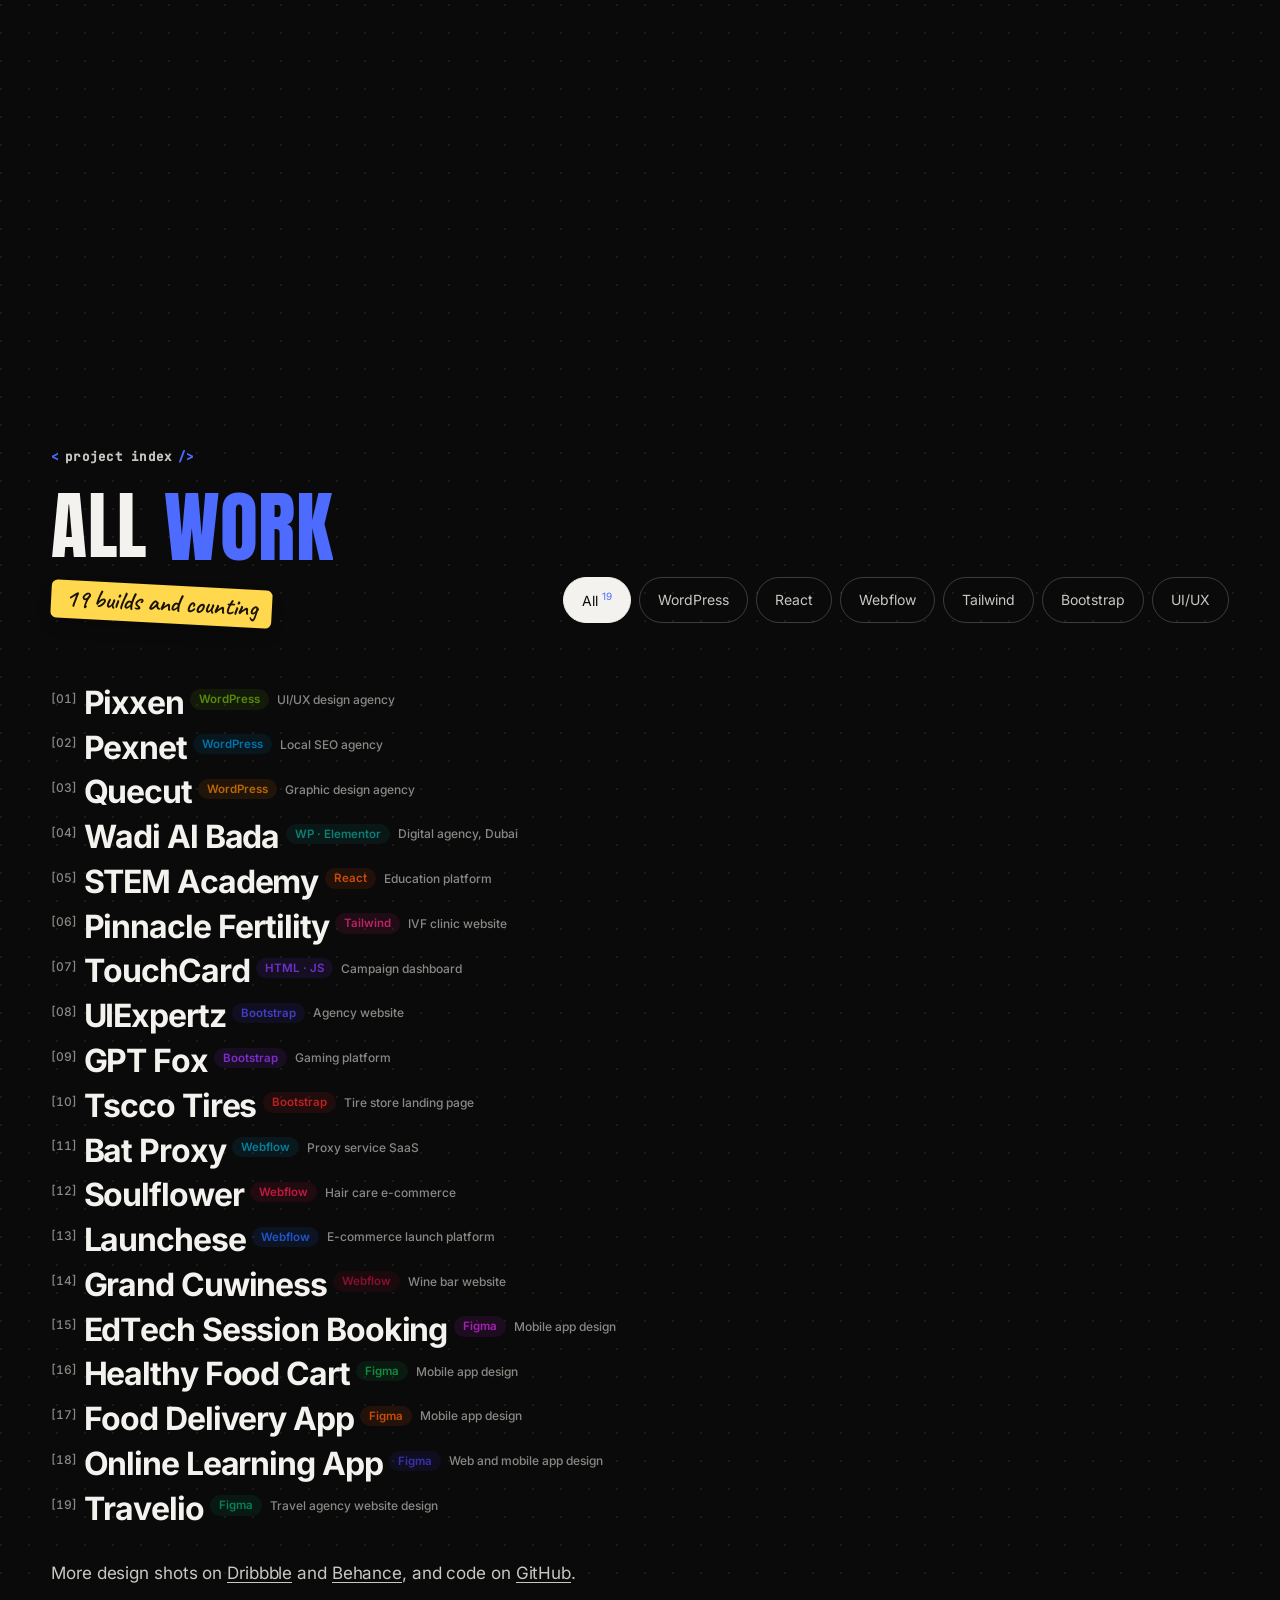
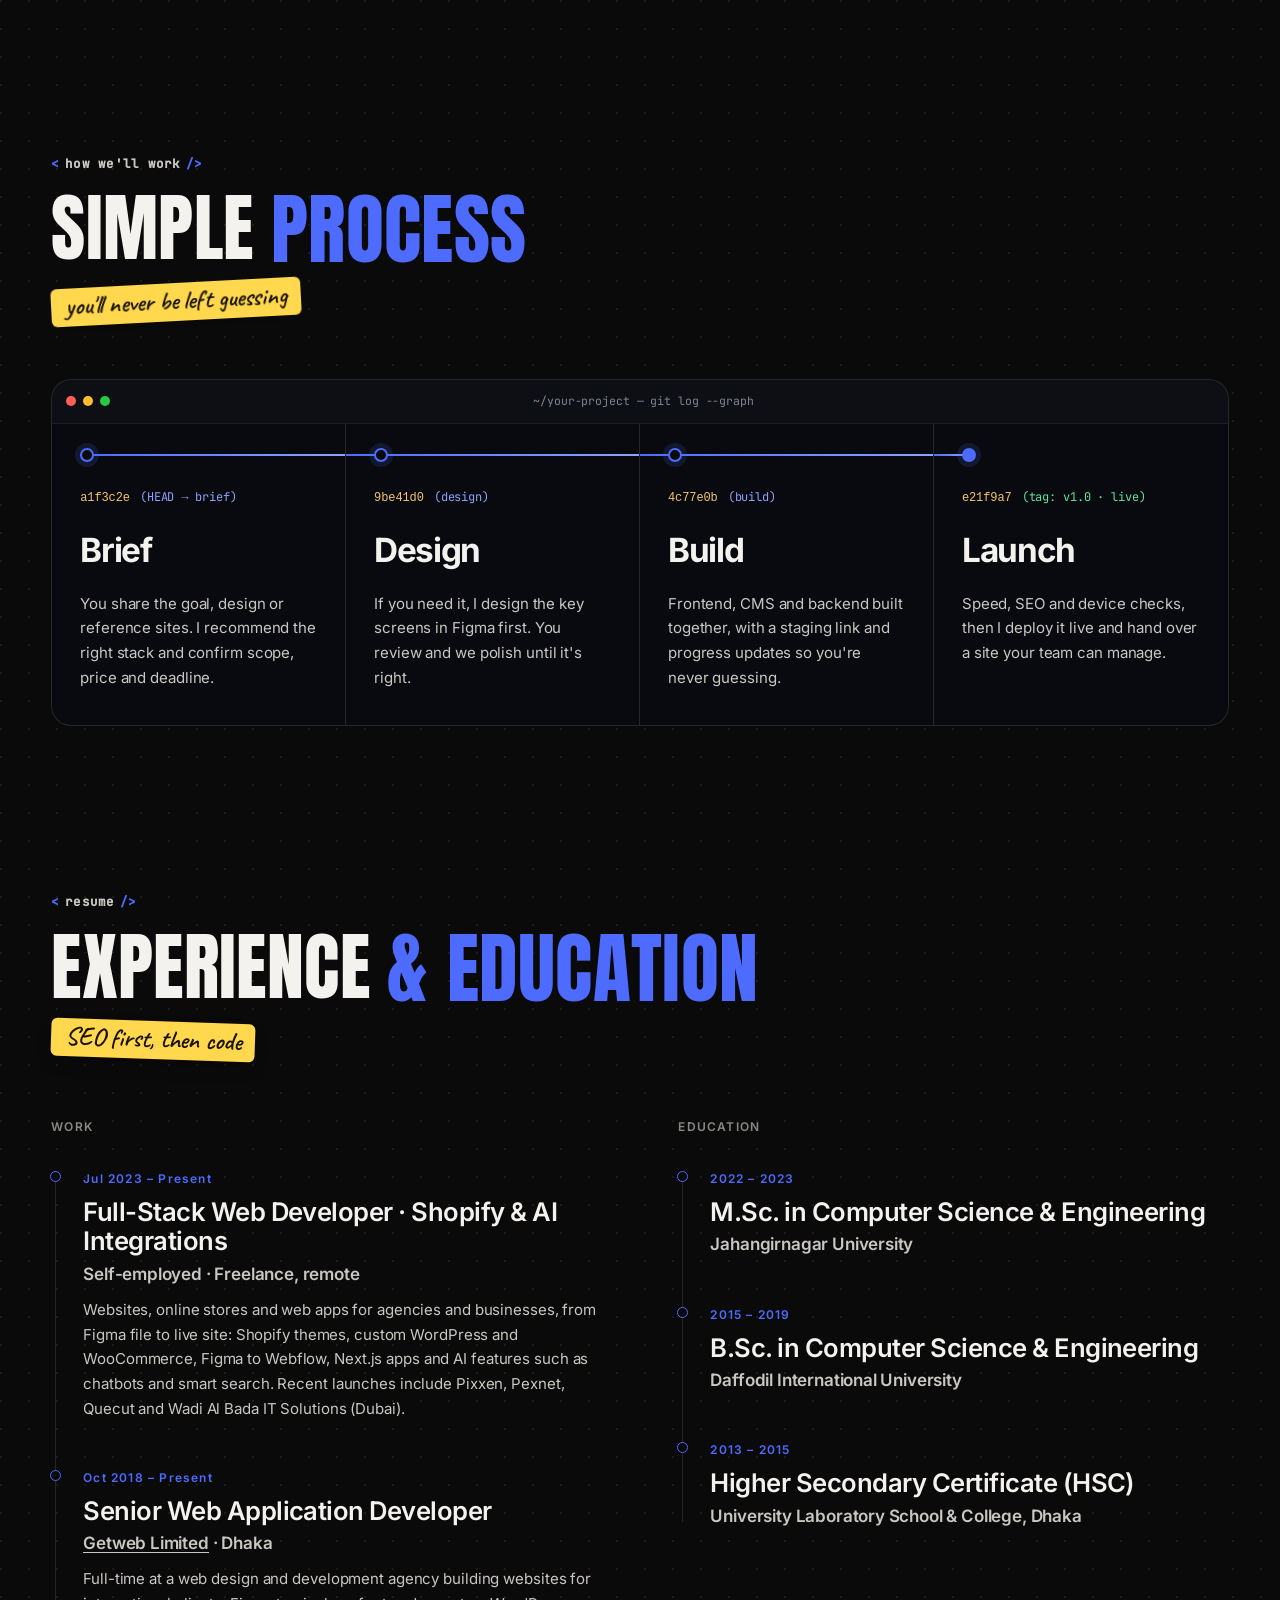
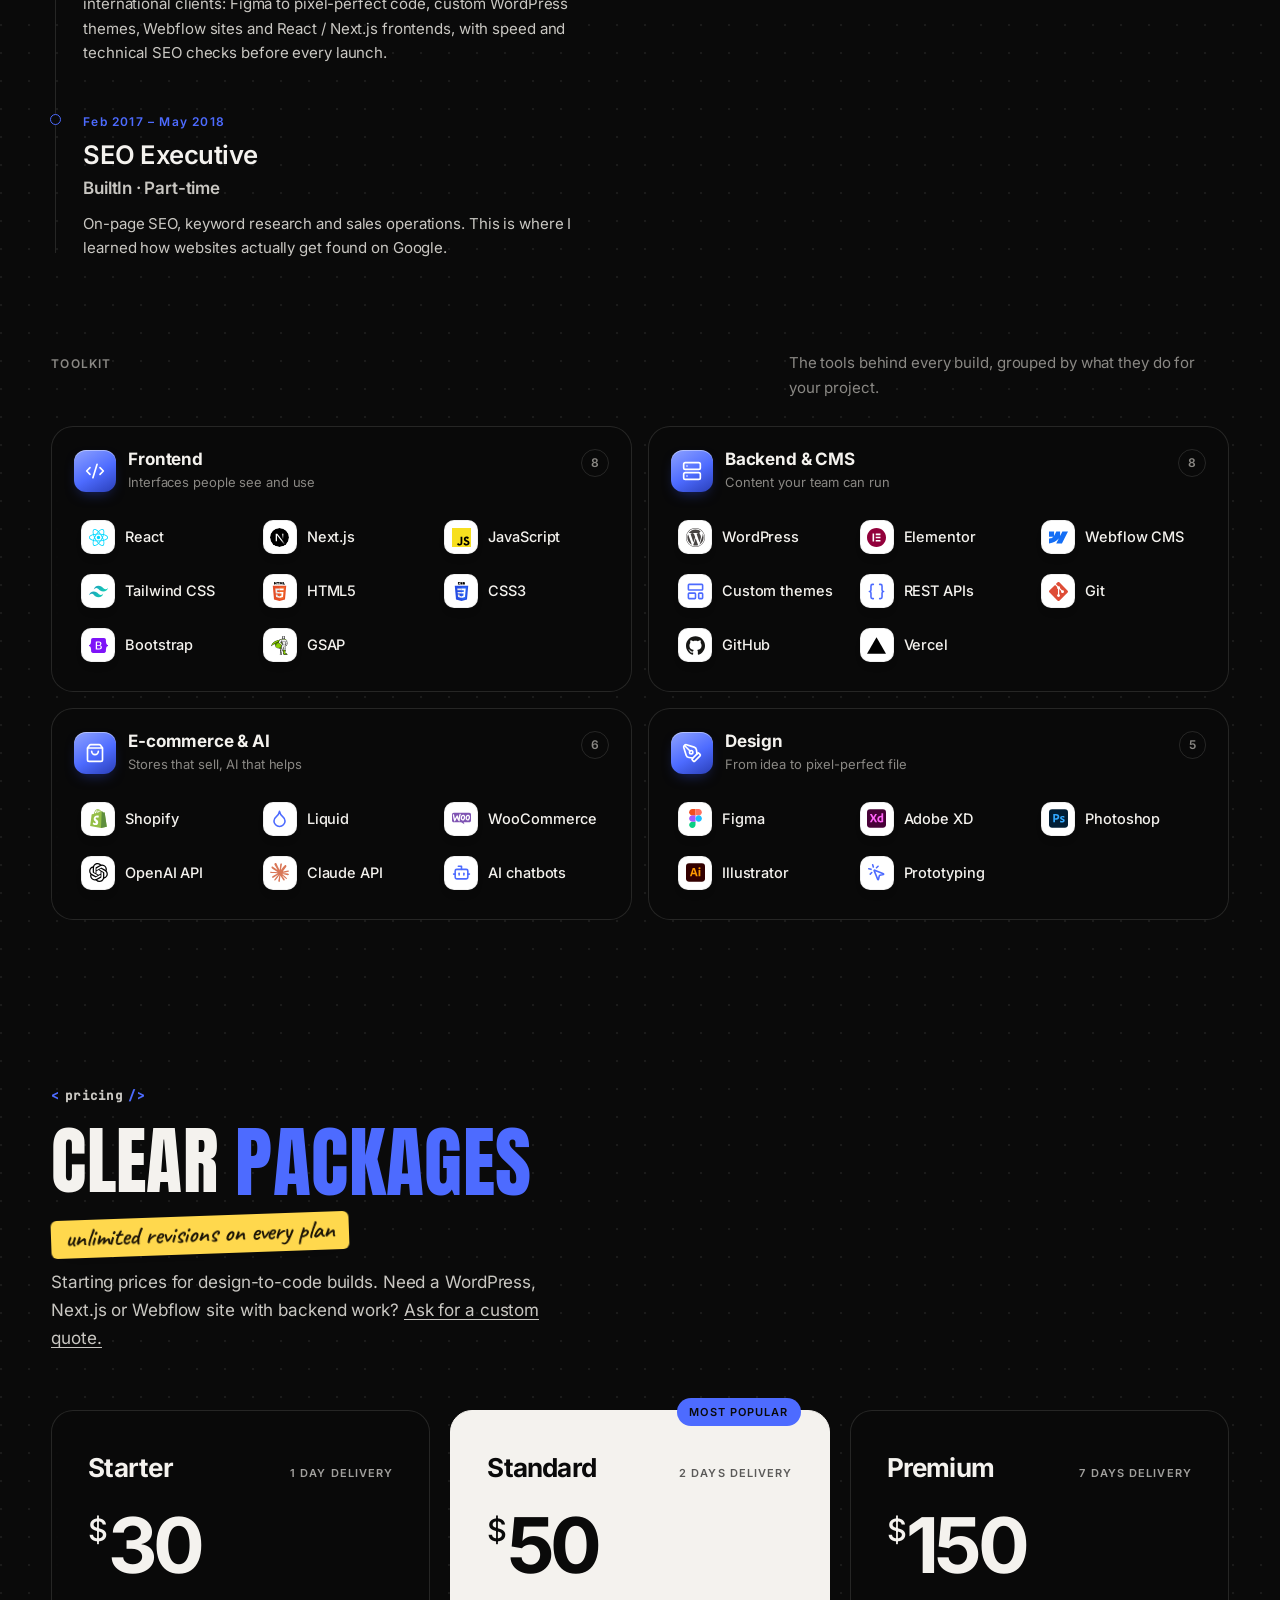
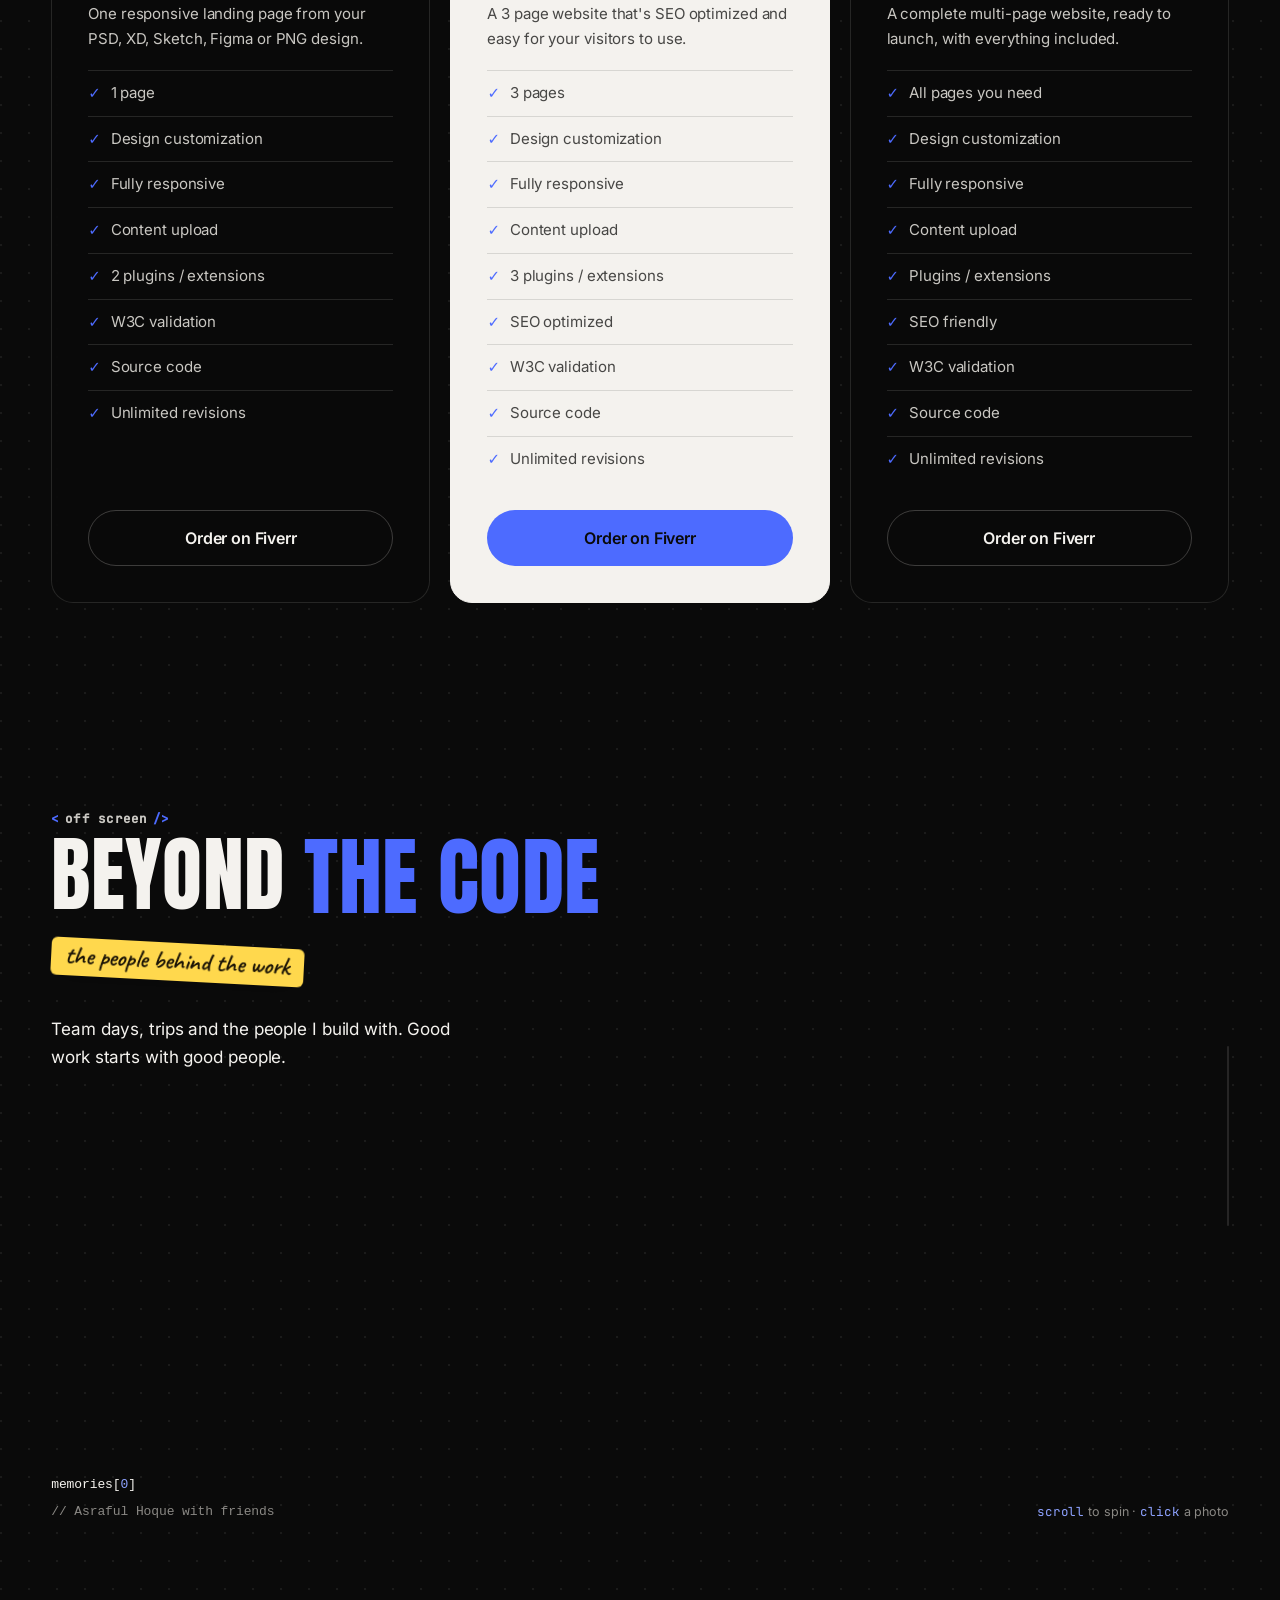
==== commit 4923813f: "Hero name: lift the letters about a third less The letters rose too far on hover. The bump now lifts" ====
--- a/index.html
+++ b/index.html
@@ -46,7 +46,7 @@
   <link rel="preload" href="assets/fonts/jetbrains-mono-500.woff2" as="font" type="font/woff2" crossorigin>
 
   <link rel="preload" as="image" href="assets/images/asraful-cutout.webp" fetchpriority="high">
-  <link rel="stylesheet" href="assets/css/main.css?v=20261127a">
+  <link rel="stylesheet" href="assets/css/main.css?v=20261127b">
   <script>(function(d){d.classList.add('js');try{if(window.WebGLRenderingContext&&matchMedia('(min-width: 901px)').matches&&!matchMedia('(prefers-reduced-motion: reduce)').matches)d.classList.add('gl3d');}catch(e){}})(document.documentElement);</script>
 
   <!-- Structured data -->
@@ -850,9 +850,9 @@
   <script src="assets/js/vendor/ScrollTrigger.min.js" defer></script>
   <script src="assets/js/vendor/lenis.min.js" defer></script>
   <script src="assets/js/vendor/matter.min.js" defer></script>
-  <script src="assets/js/main.js?v=20261127a" defer></script>
-  <script src="assets/js/footer-name.js?v=20261127a" defer></script>
-  <script src="assets/js/toss.js?v=20261127a" defer></script>
-  <script src="assets/js/scene.min.js?v=20261127a" defer></script>
+  <script src="assets/js/main.js?v=20261127b" defer></script>
+  <script src="assets/js/footer-name.js?v=20261127b" defer></script>
+  <script src="assets/js/toss.js?v=20261127b" defer></script>
+  <script src="assets/js/scene.min.js?v=20261127b" defer></script>
 </body>
 </html>
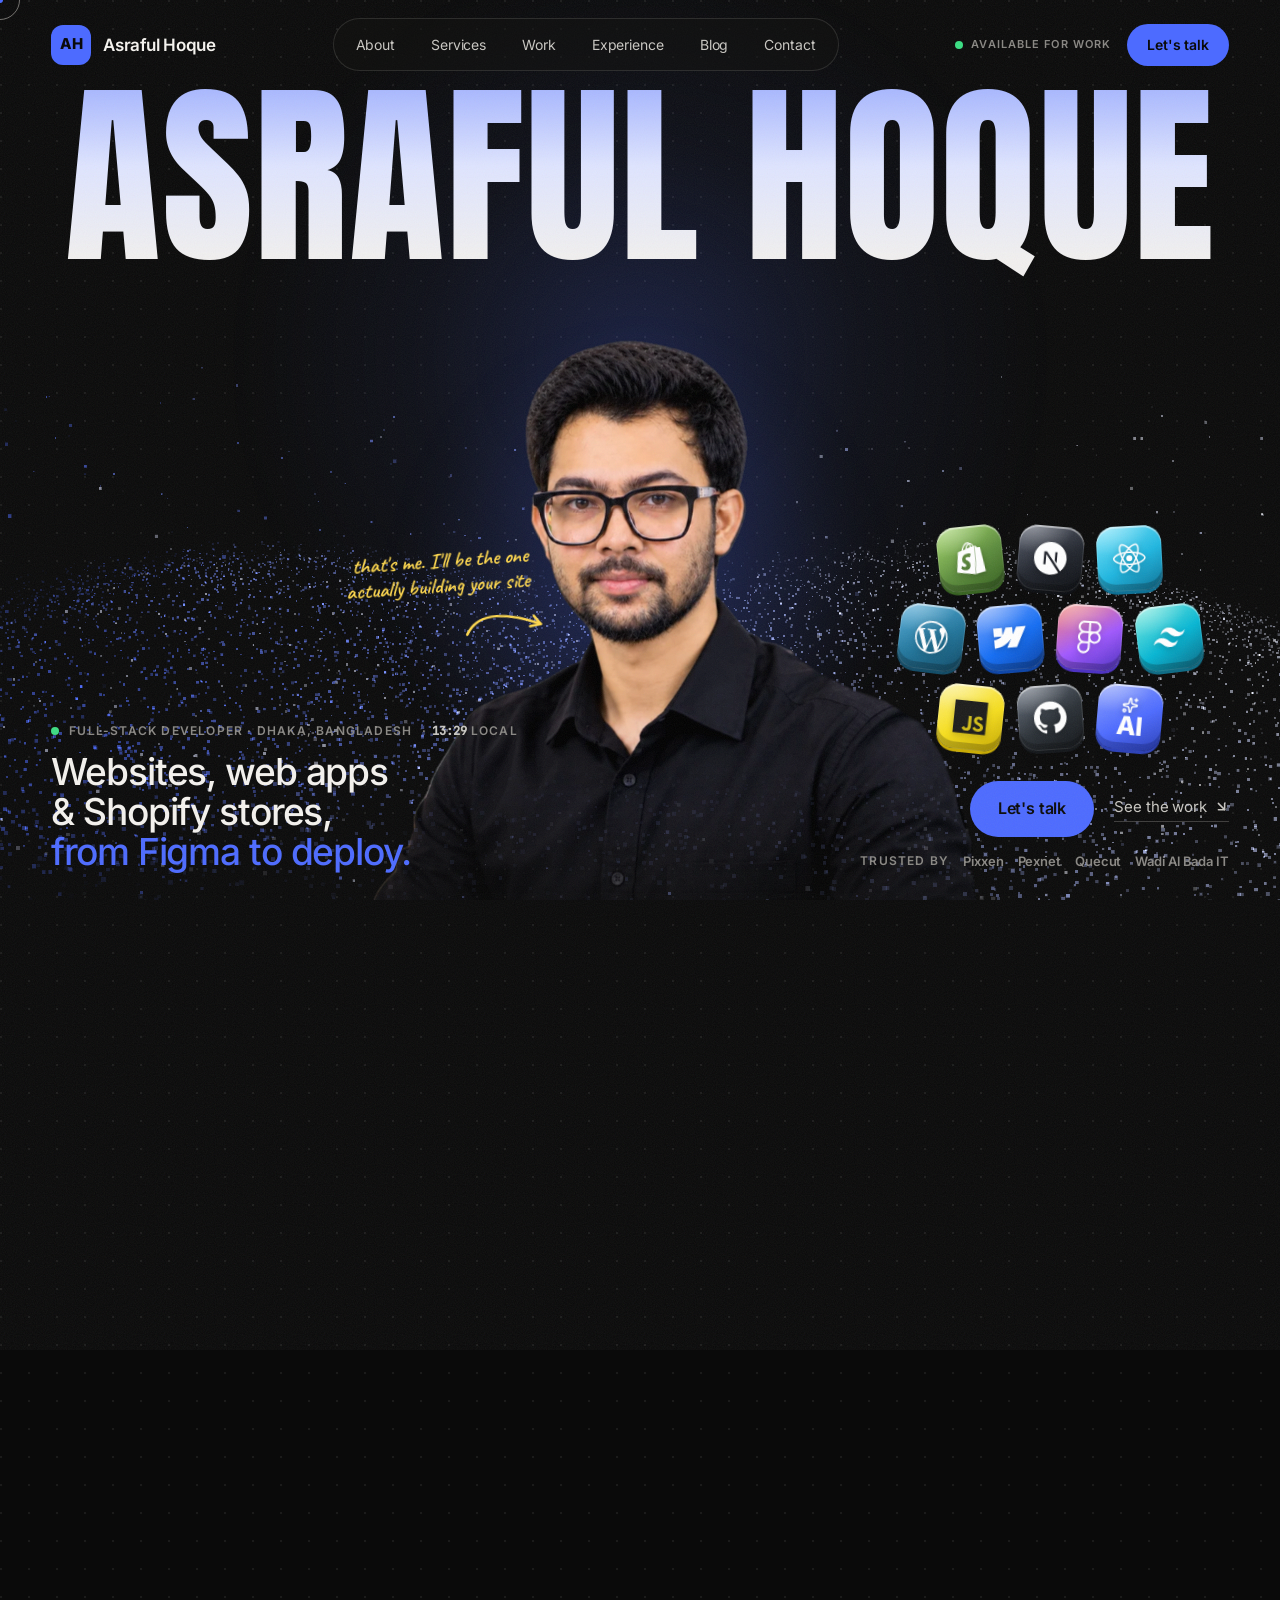
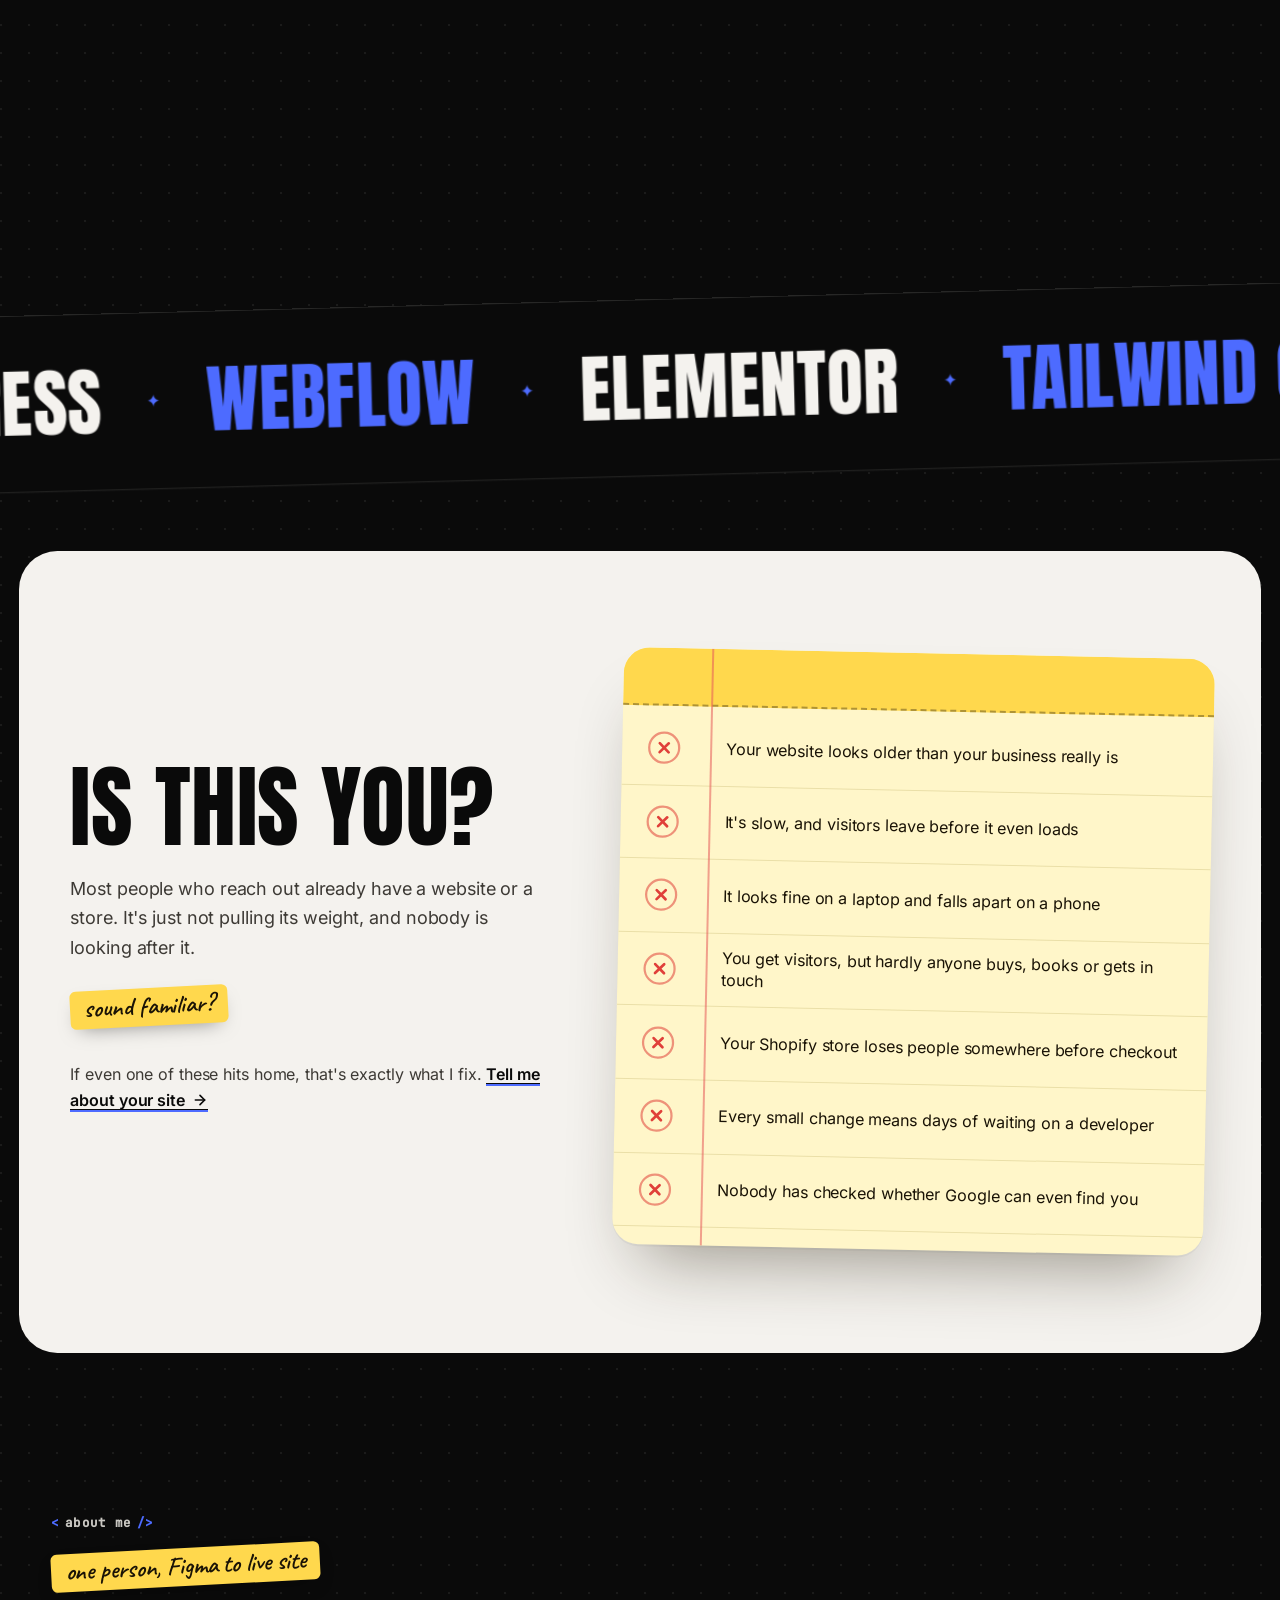
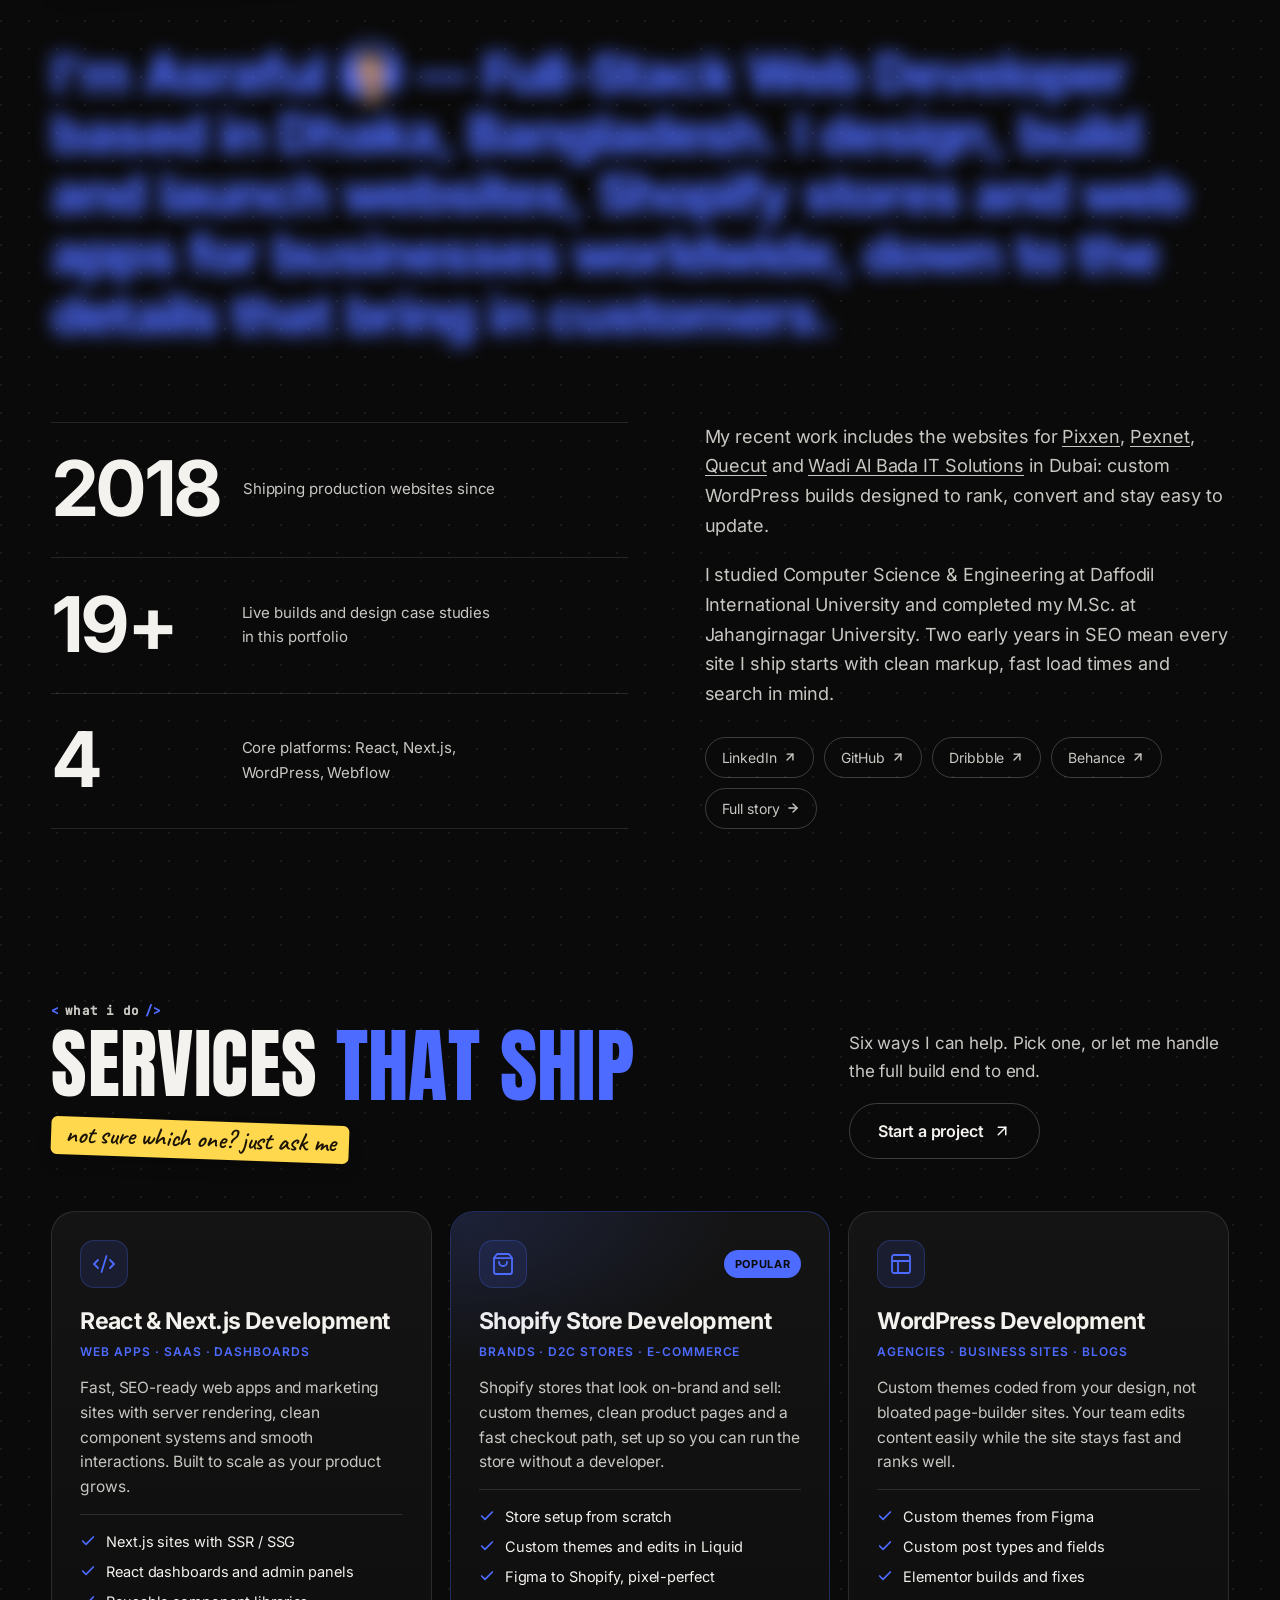
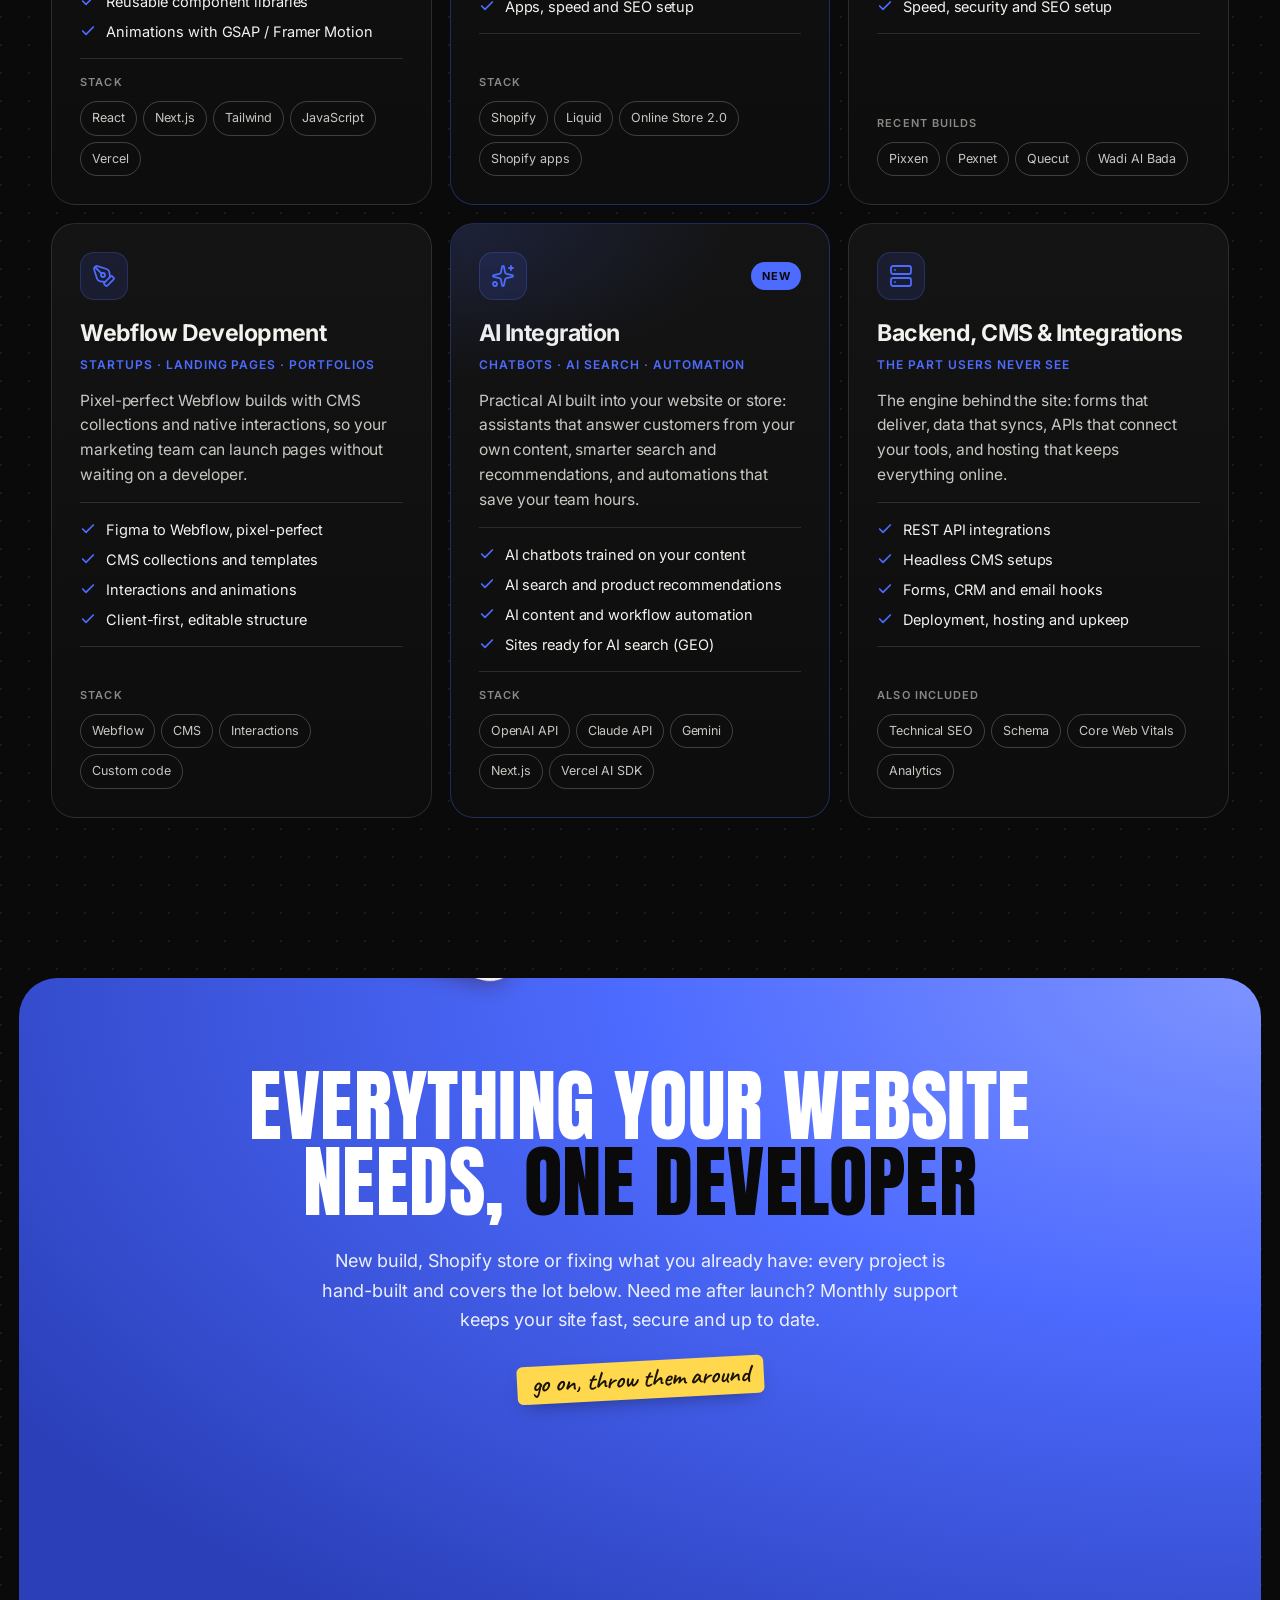
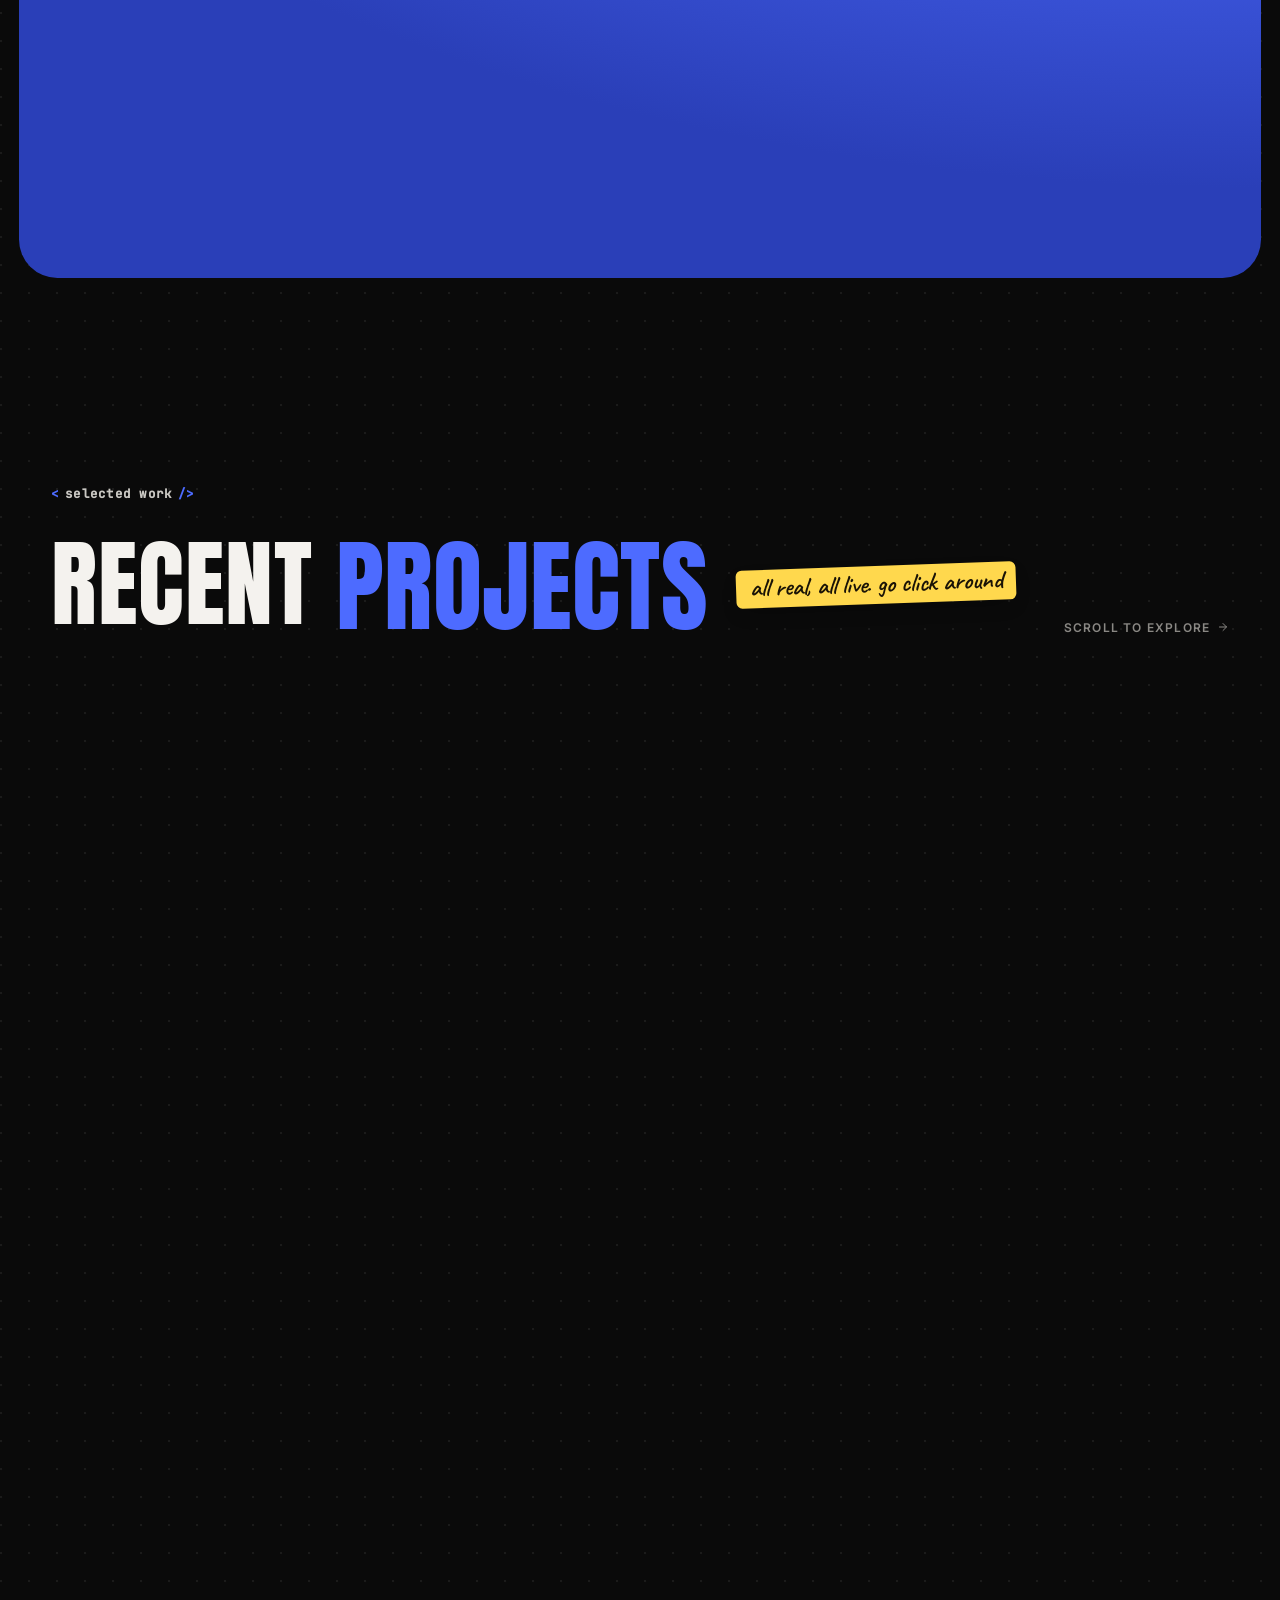
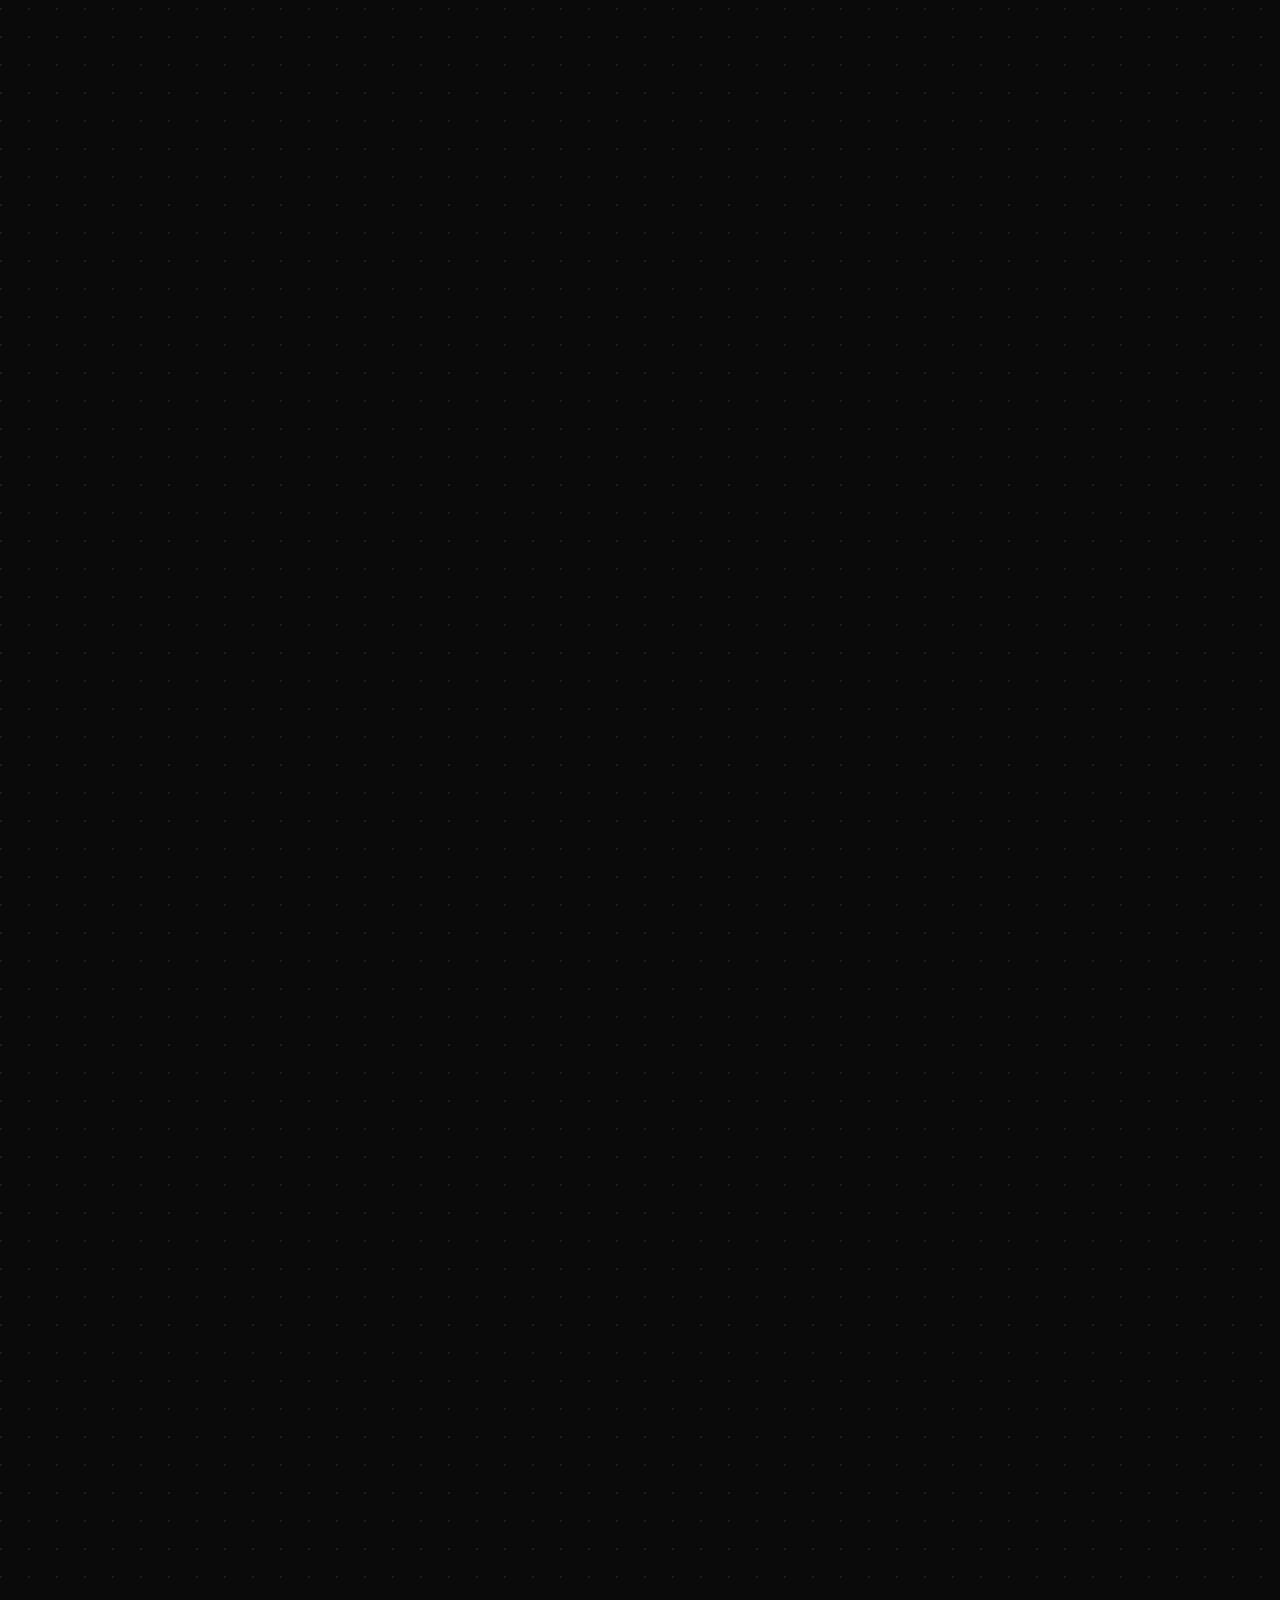
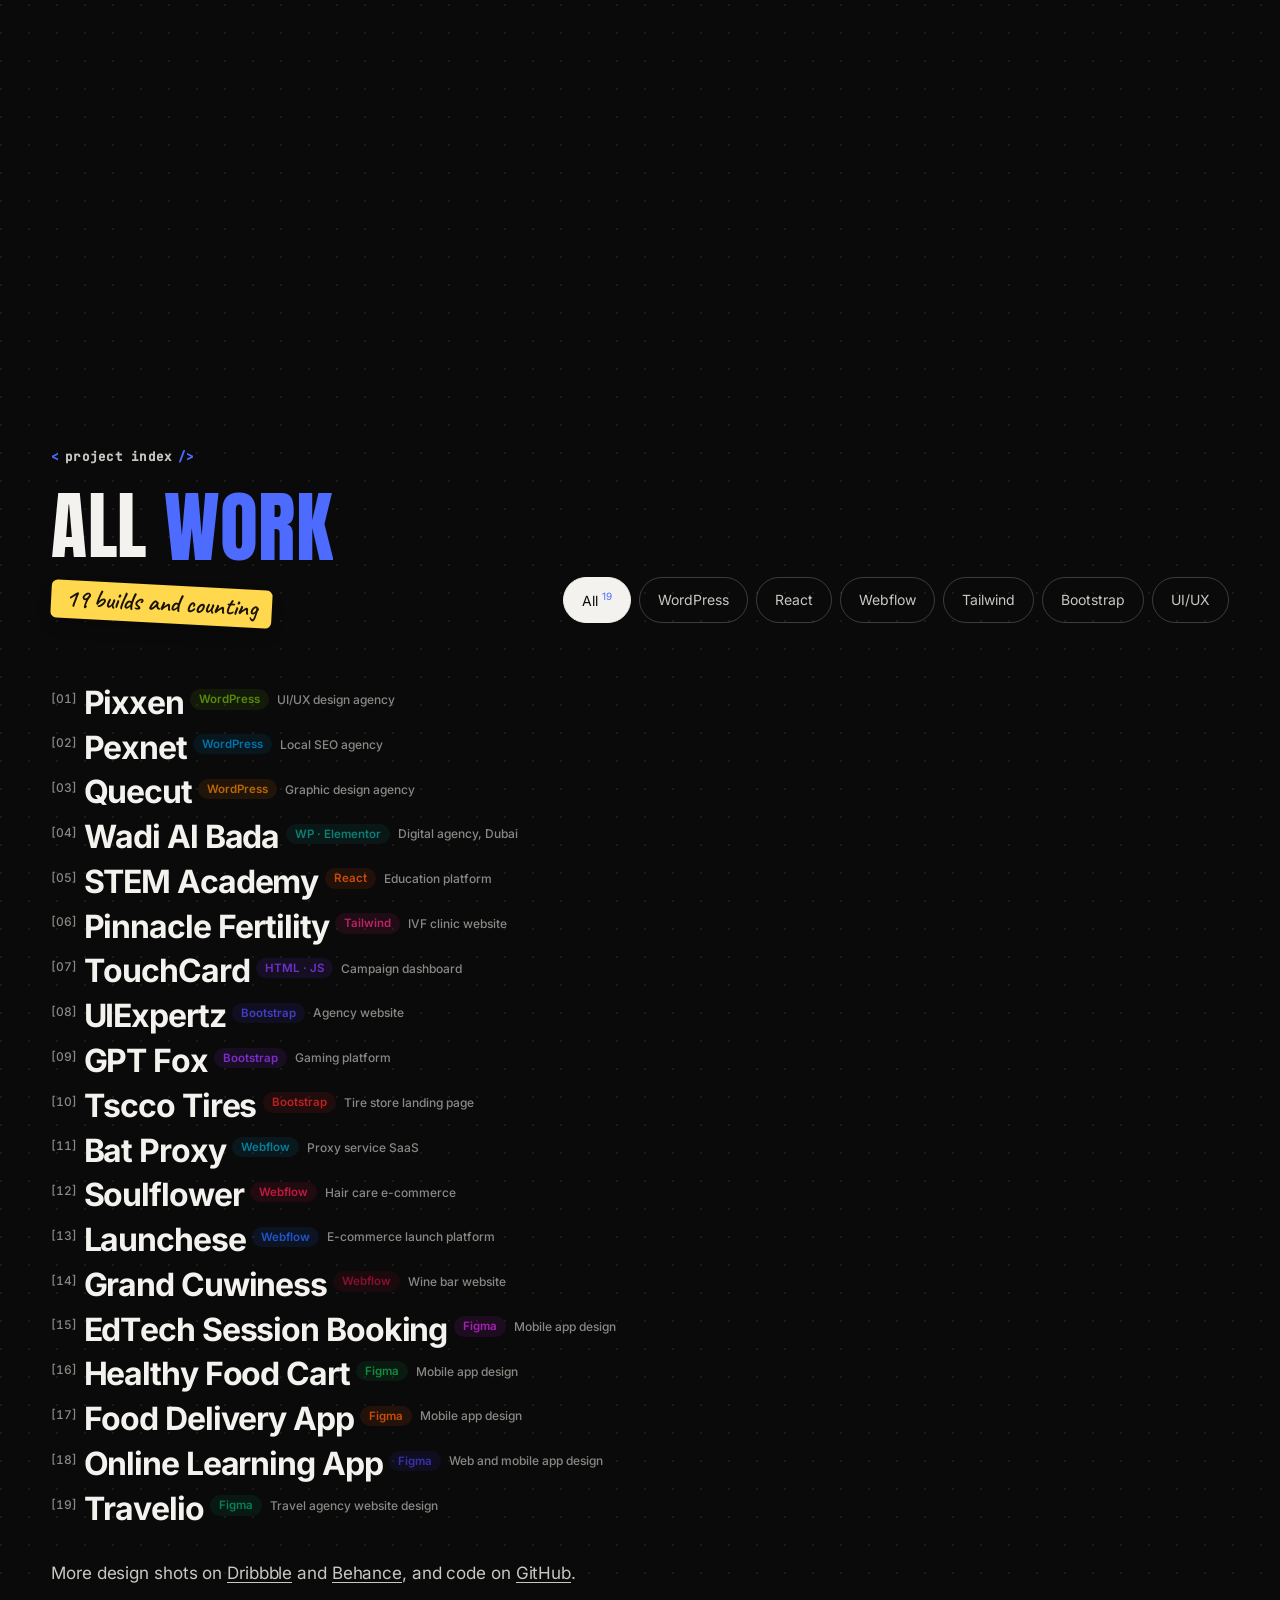
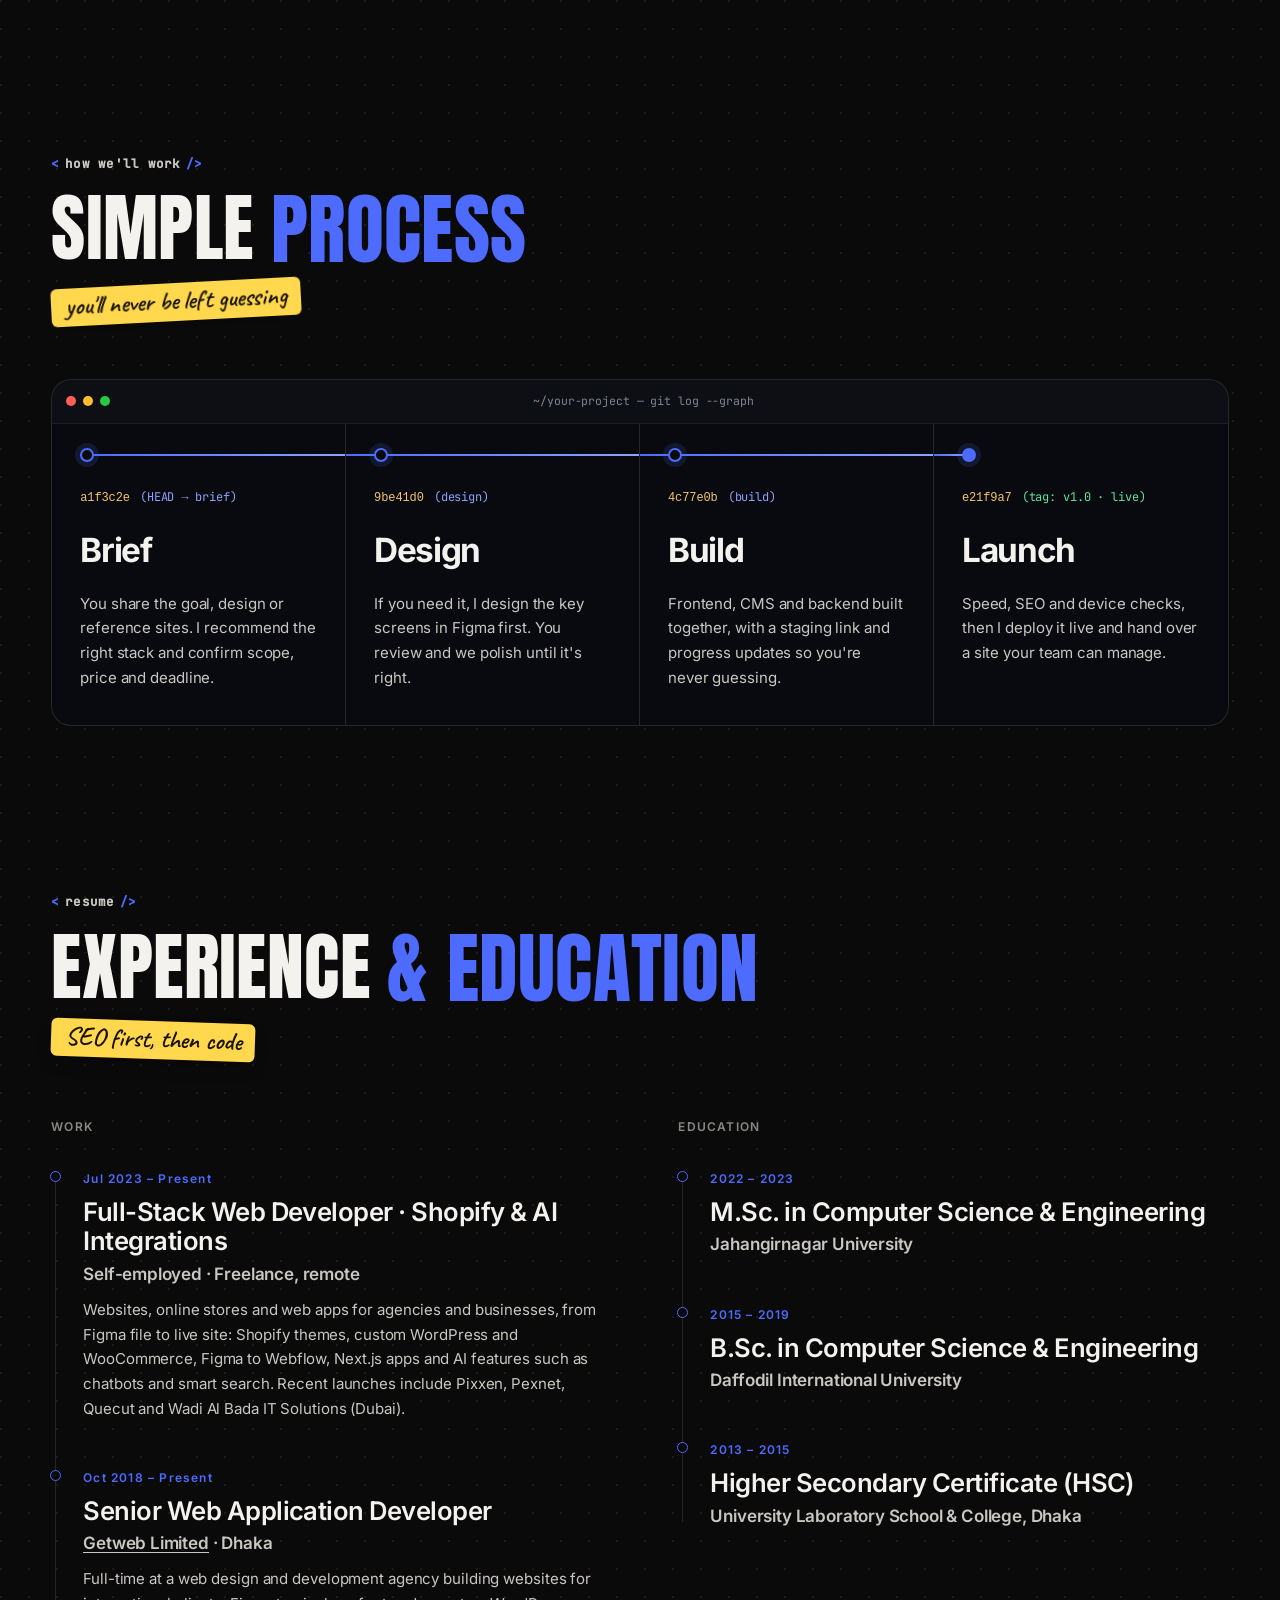
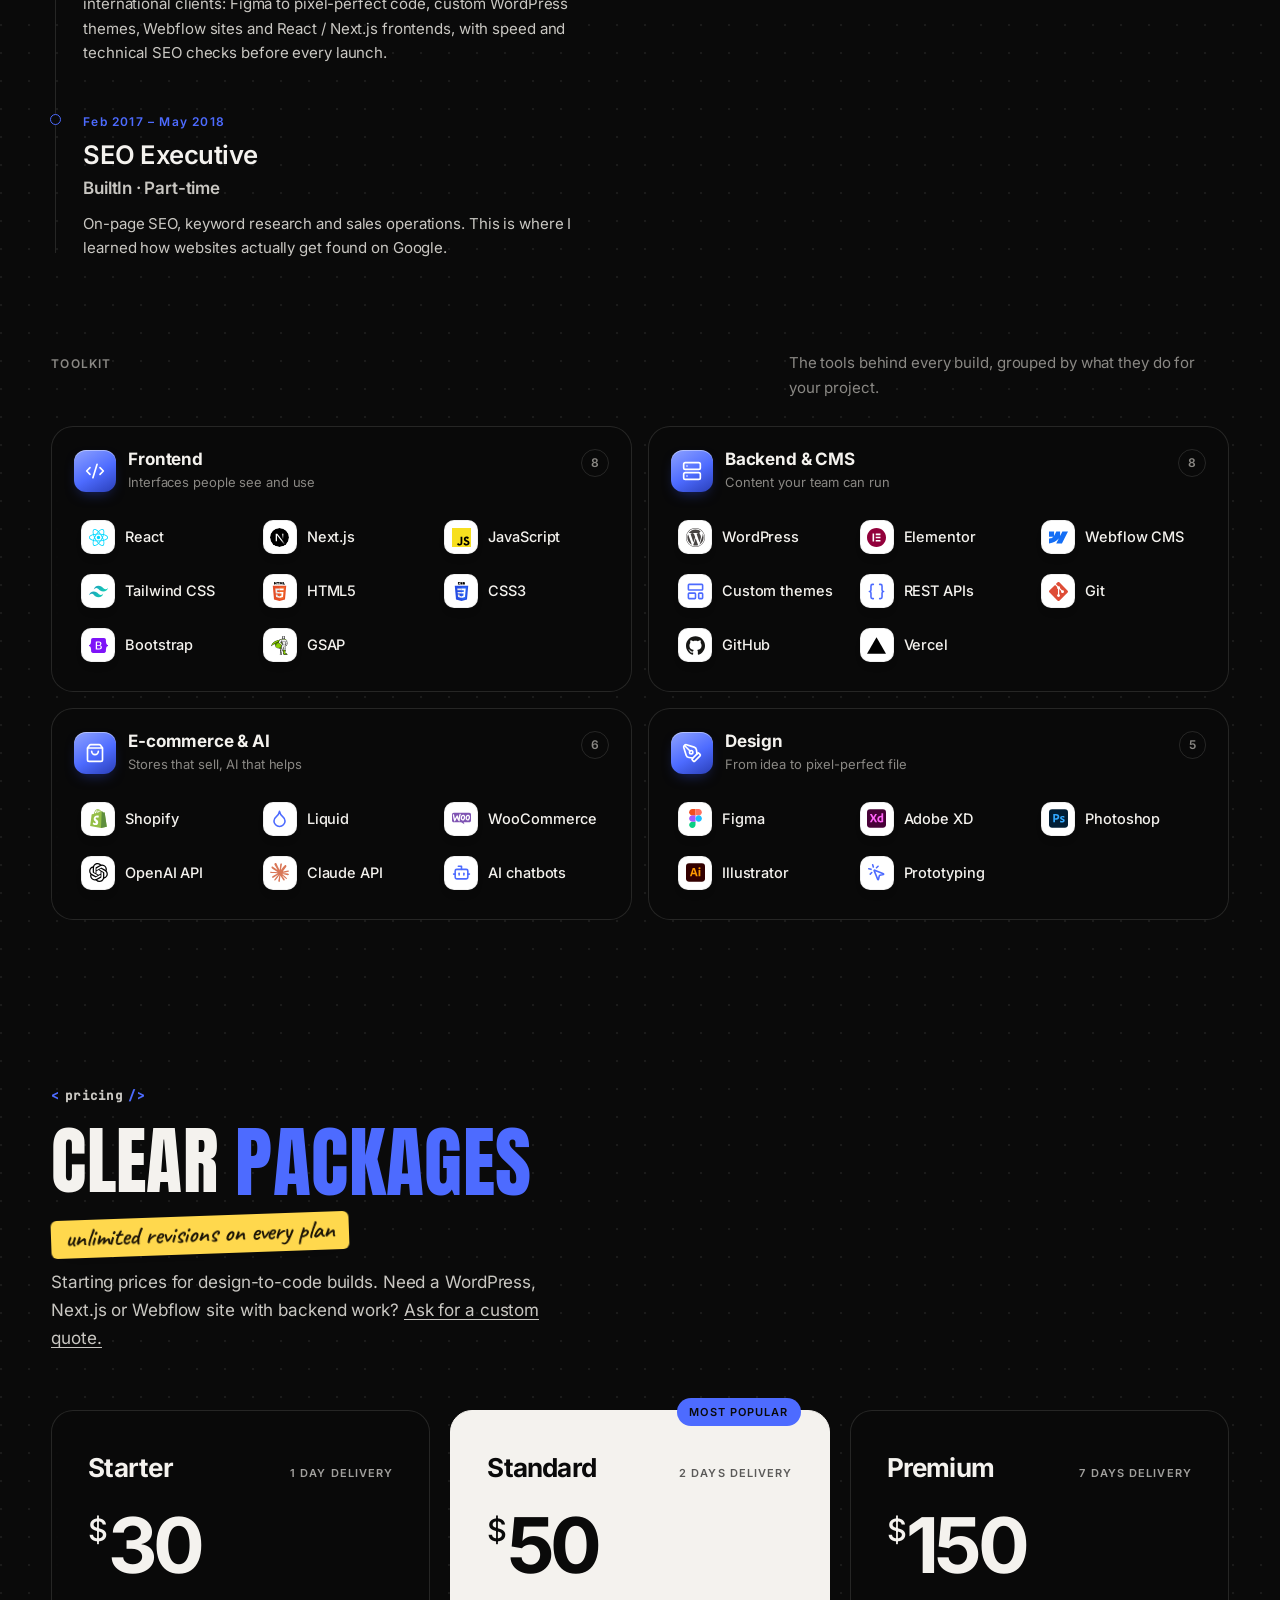
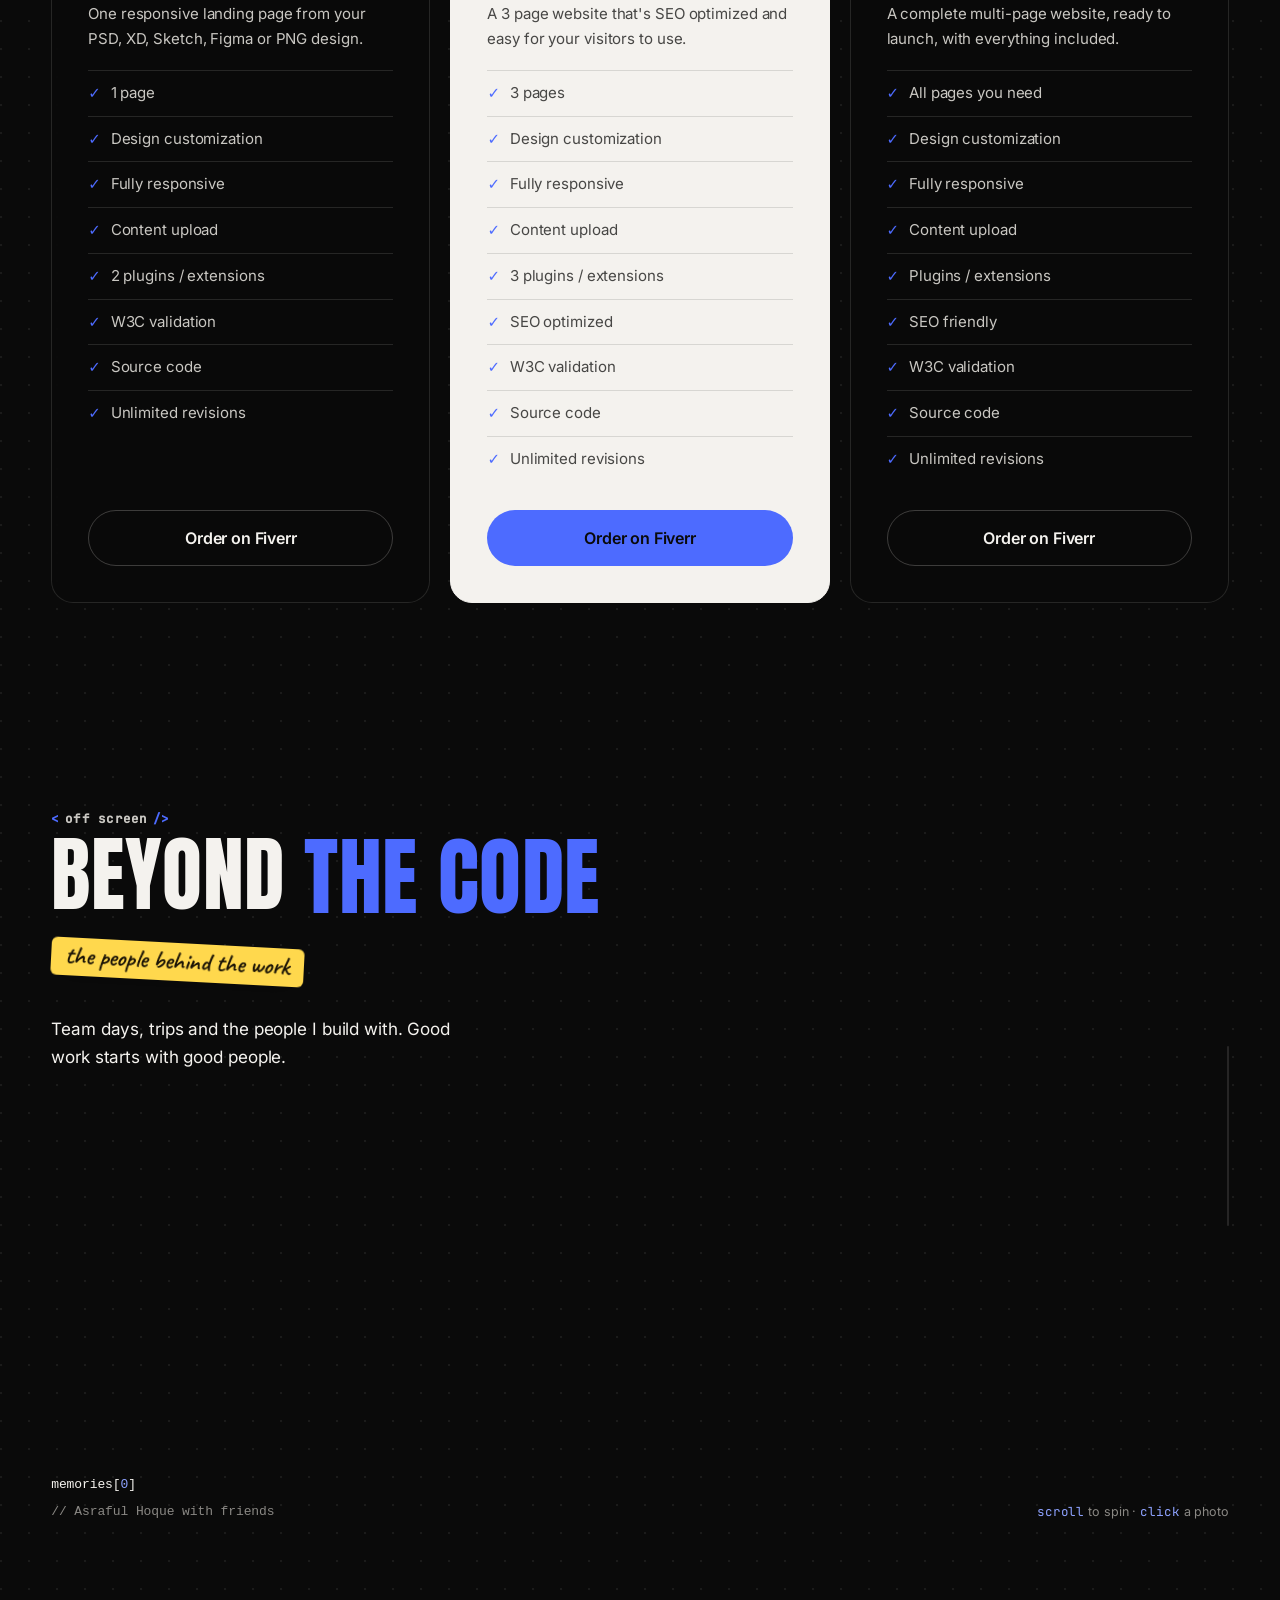
==== commit 851654fc: "Hero name: lift only on the letters, smaller and calmer - The lift runs only while the pointer is on" ====
--- a/index.html
+++ b/index.html
@@ -46,7 +46,7 @@
   <link rel="preload" href="assets/fonts/jetbrains-mono-500.woff2" as="font" type="font/woff2" crossorigin>
 
   <link rel="preload" as="image" href="assets/images/asraful-cutout.webp" fetchpriority="high">
-  <link rel="stylesheet" href="assets/css/main.css?v=20261127b">
+  <link rel="stylesheet" href="assets/css/main.css?v=20261127c">
   <script>(function(d){d.classList.add('js');try{if(window.WebGLRenderingContext&&matchMedia('(min-width: 901px)').matches&&!matchMedia('(prefers-reduced-motion: reduce)').matches)d.classList.add('gl3d');}catch(e){}})(document.documentElement);</script>
 
   <!-- Structured data -->
@@ -850,9 +850,9 @@
   <script src="assets/js/vendor/ScrollTrigger.min.js" defer></script>
   <script src="assets/js/vendor/lenis.min.js" defer></script>
   <script src="assets/js/vendor/matter.min.js" defer></script>
-  <script src="assets/js/main.js?v=20261127b" defer></script>
-  <script src="assets/js/footer-name.js?v=20261127b" defer></script>
-  <script src="assets/js/toss.js?v=20261127b" defer></script>
-  <script src="assets/js/scene.min.js?v=20261127b" defer></script>
+  <script src="assets/js/main.js?v=20261127c" defer></script>
+  <script src="assets/js/footer-name.js?v=20261127c" defer></script>
+  <script src="assets/js/toss.js?v=20261127c" defer></script>
+  <script src="assets/js/scene.min.js?v=20261127c" defer></script>
 </body>
 </html>
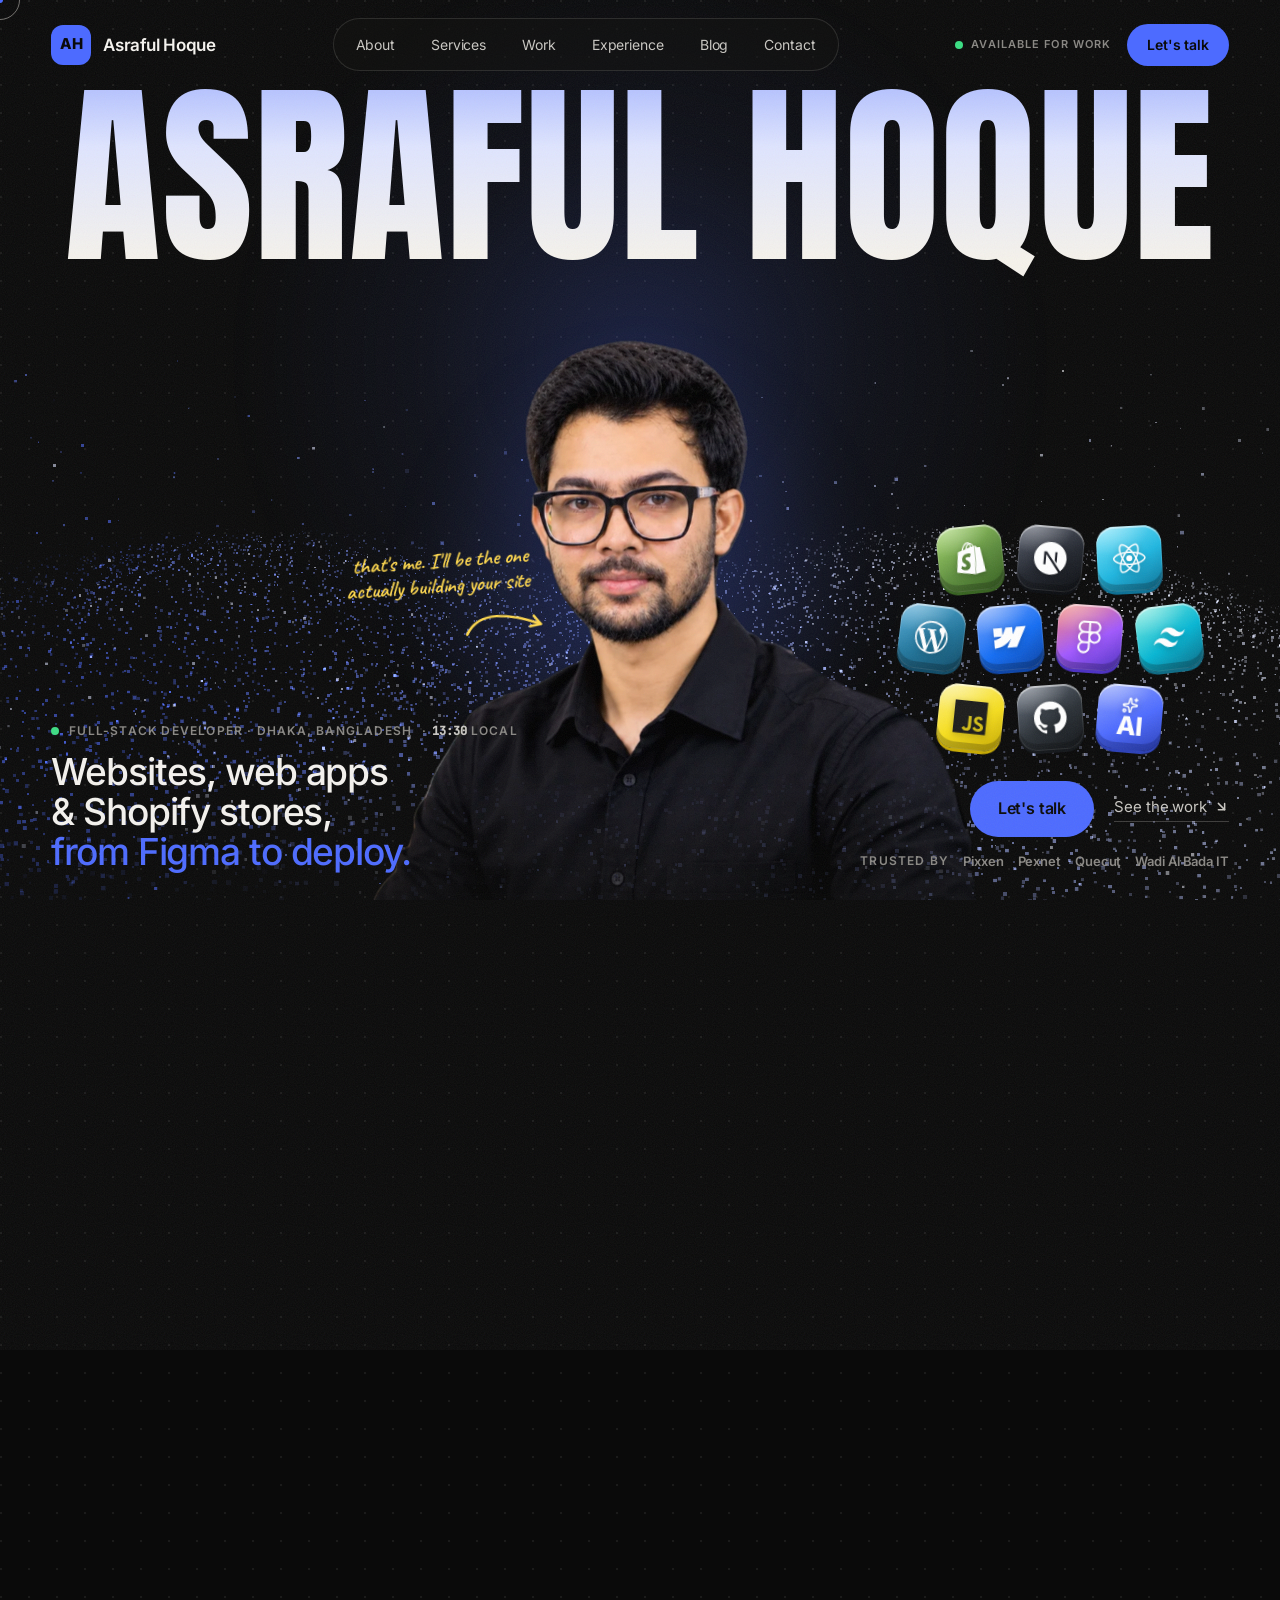
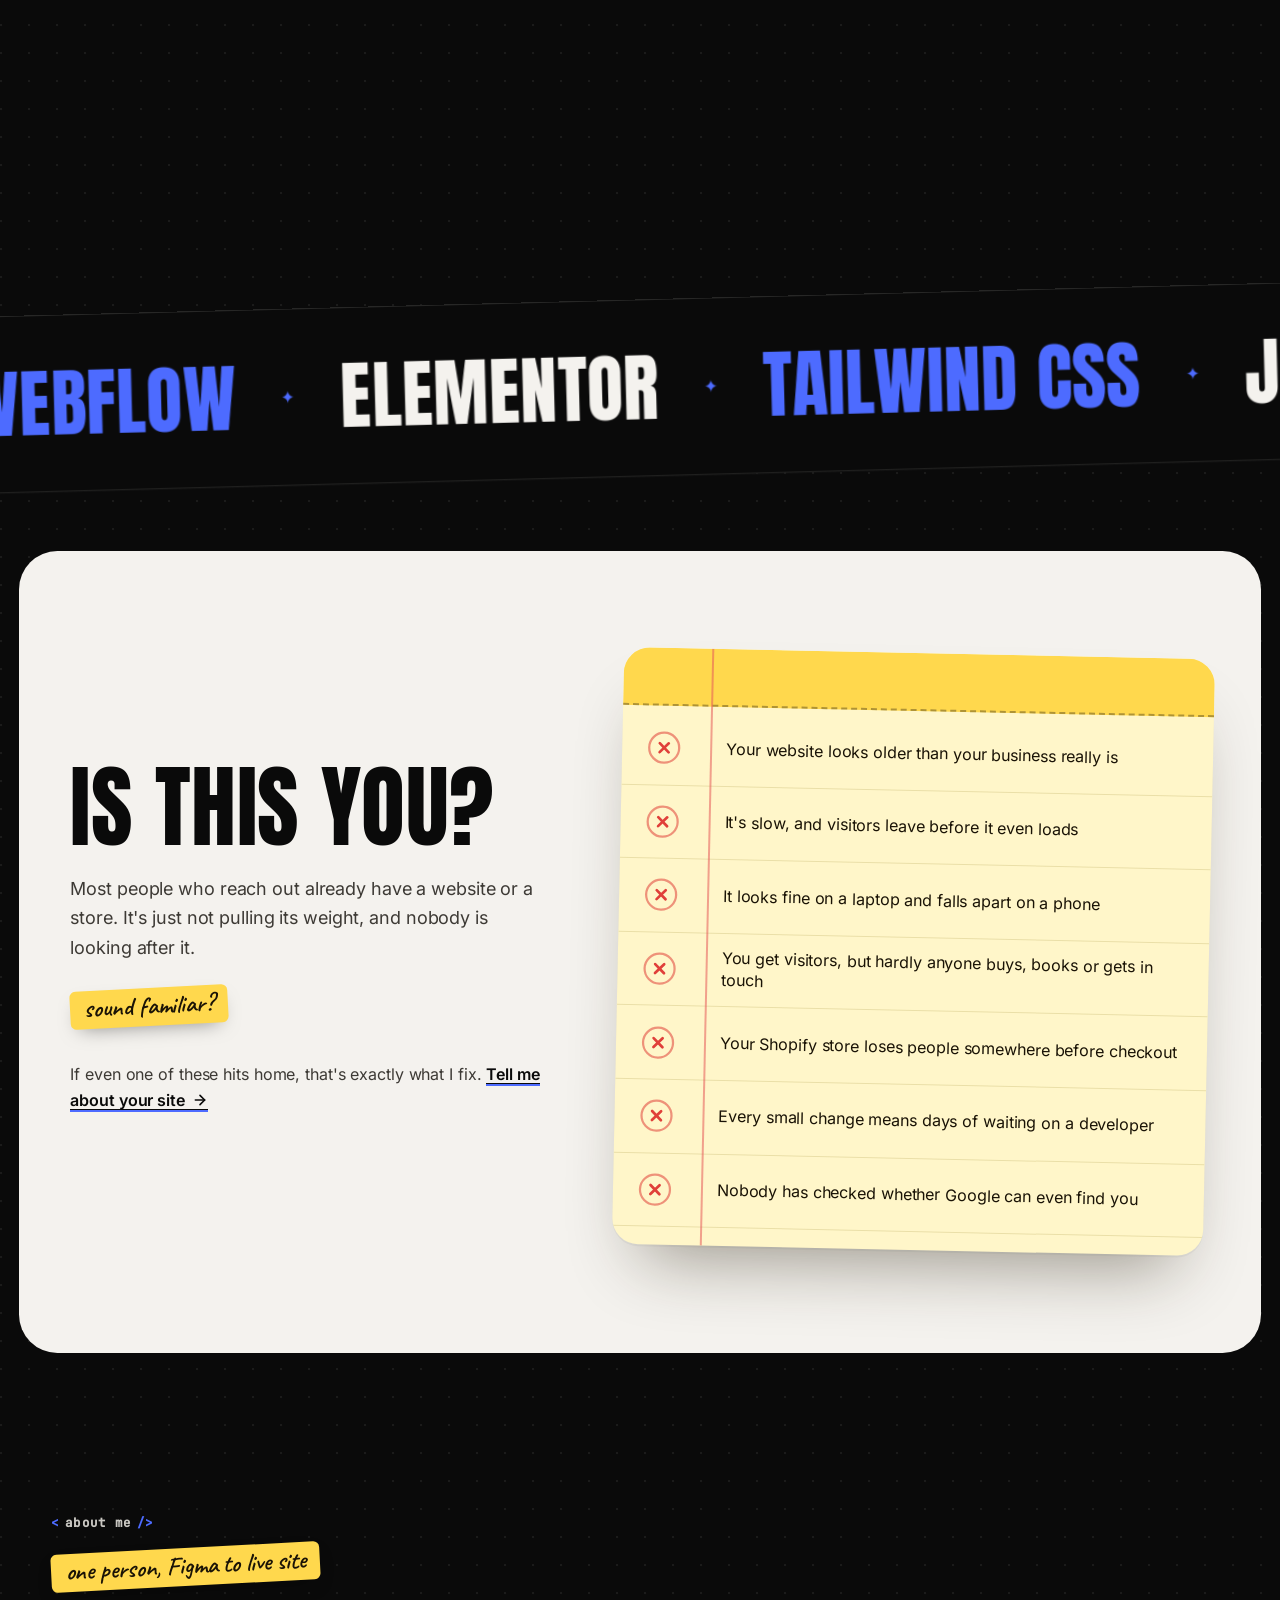
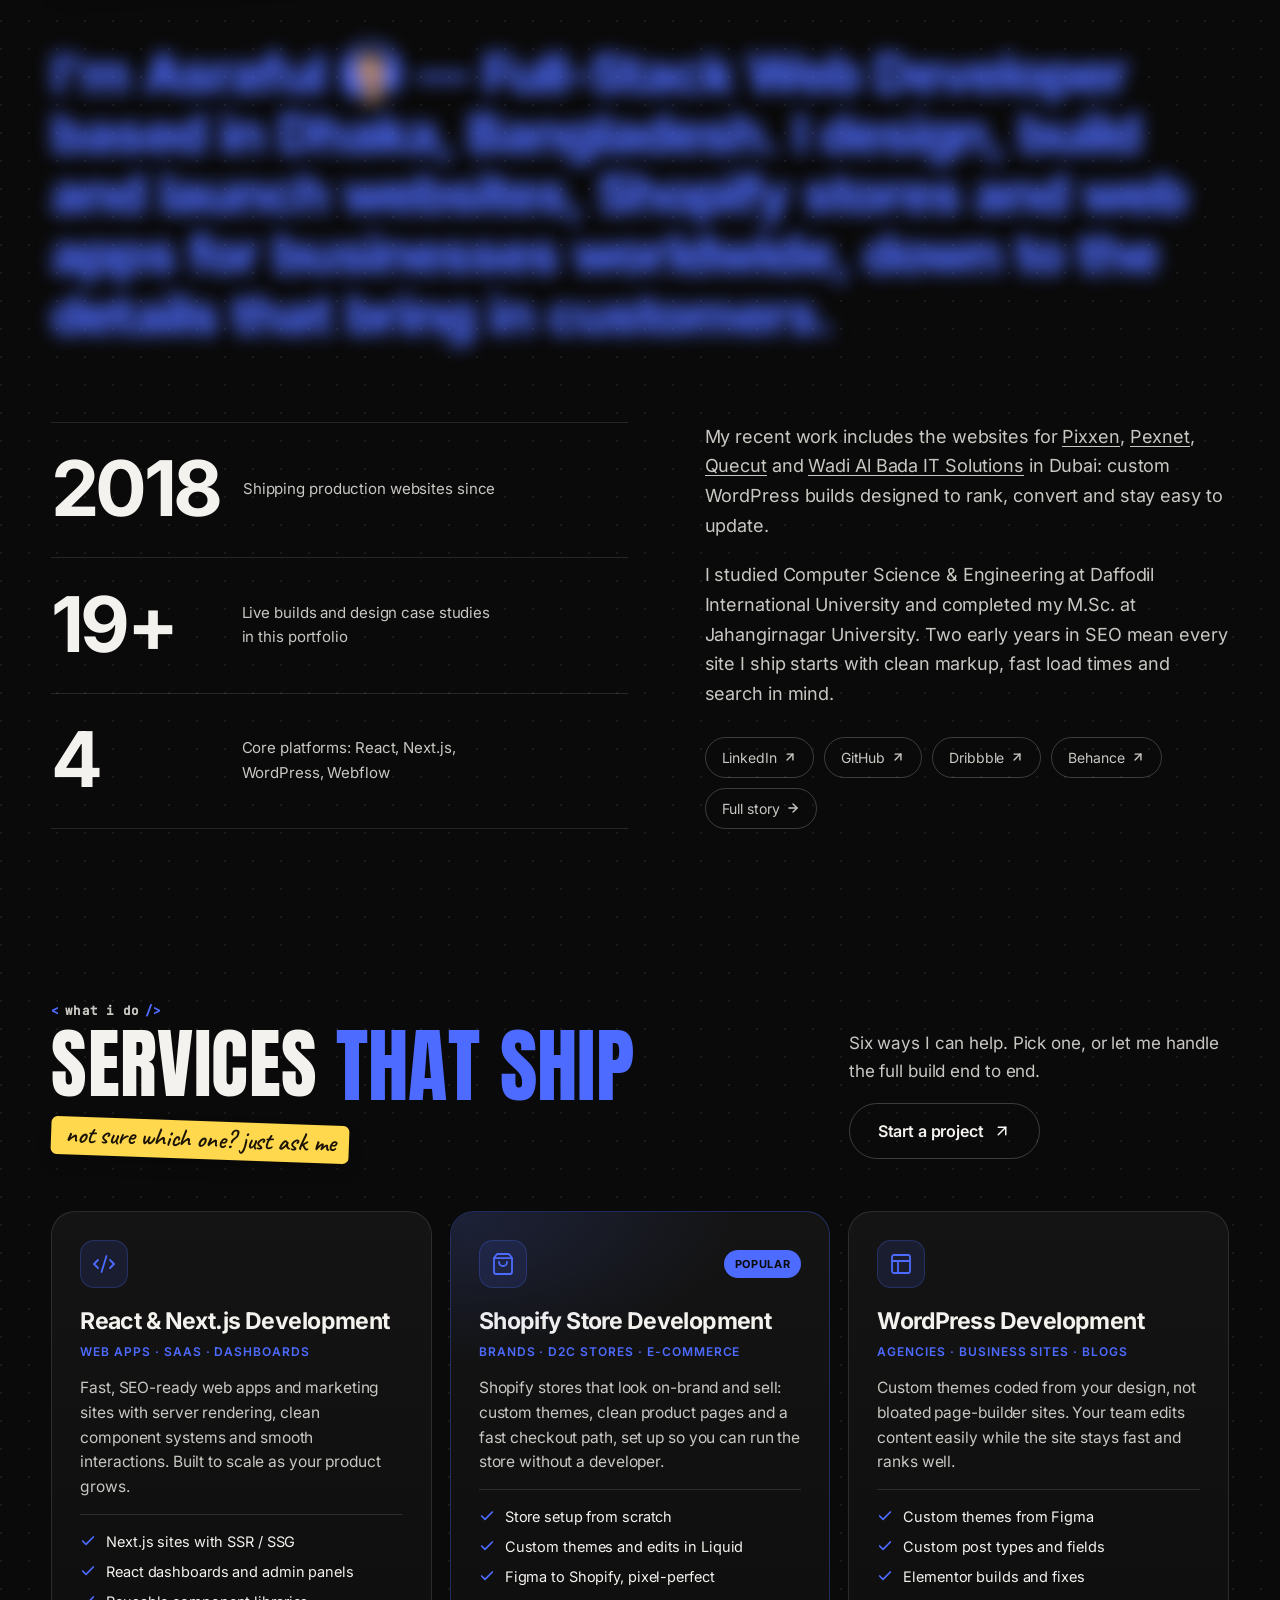
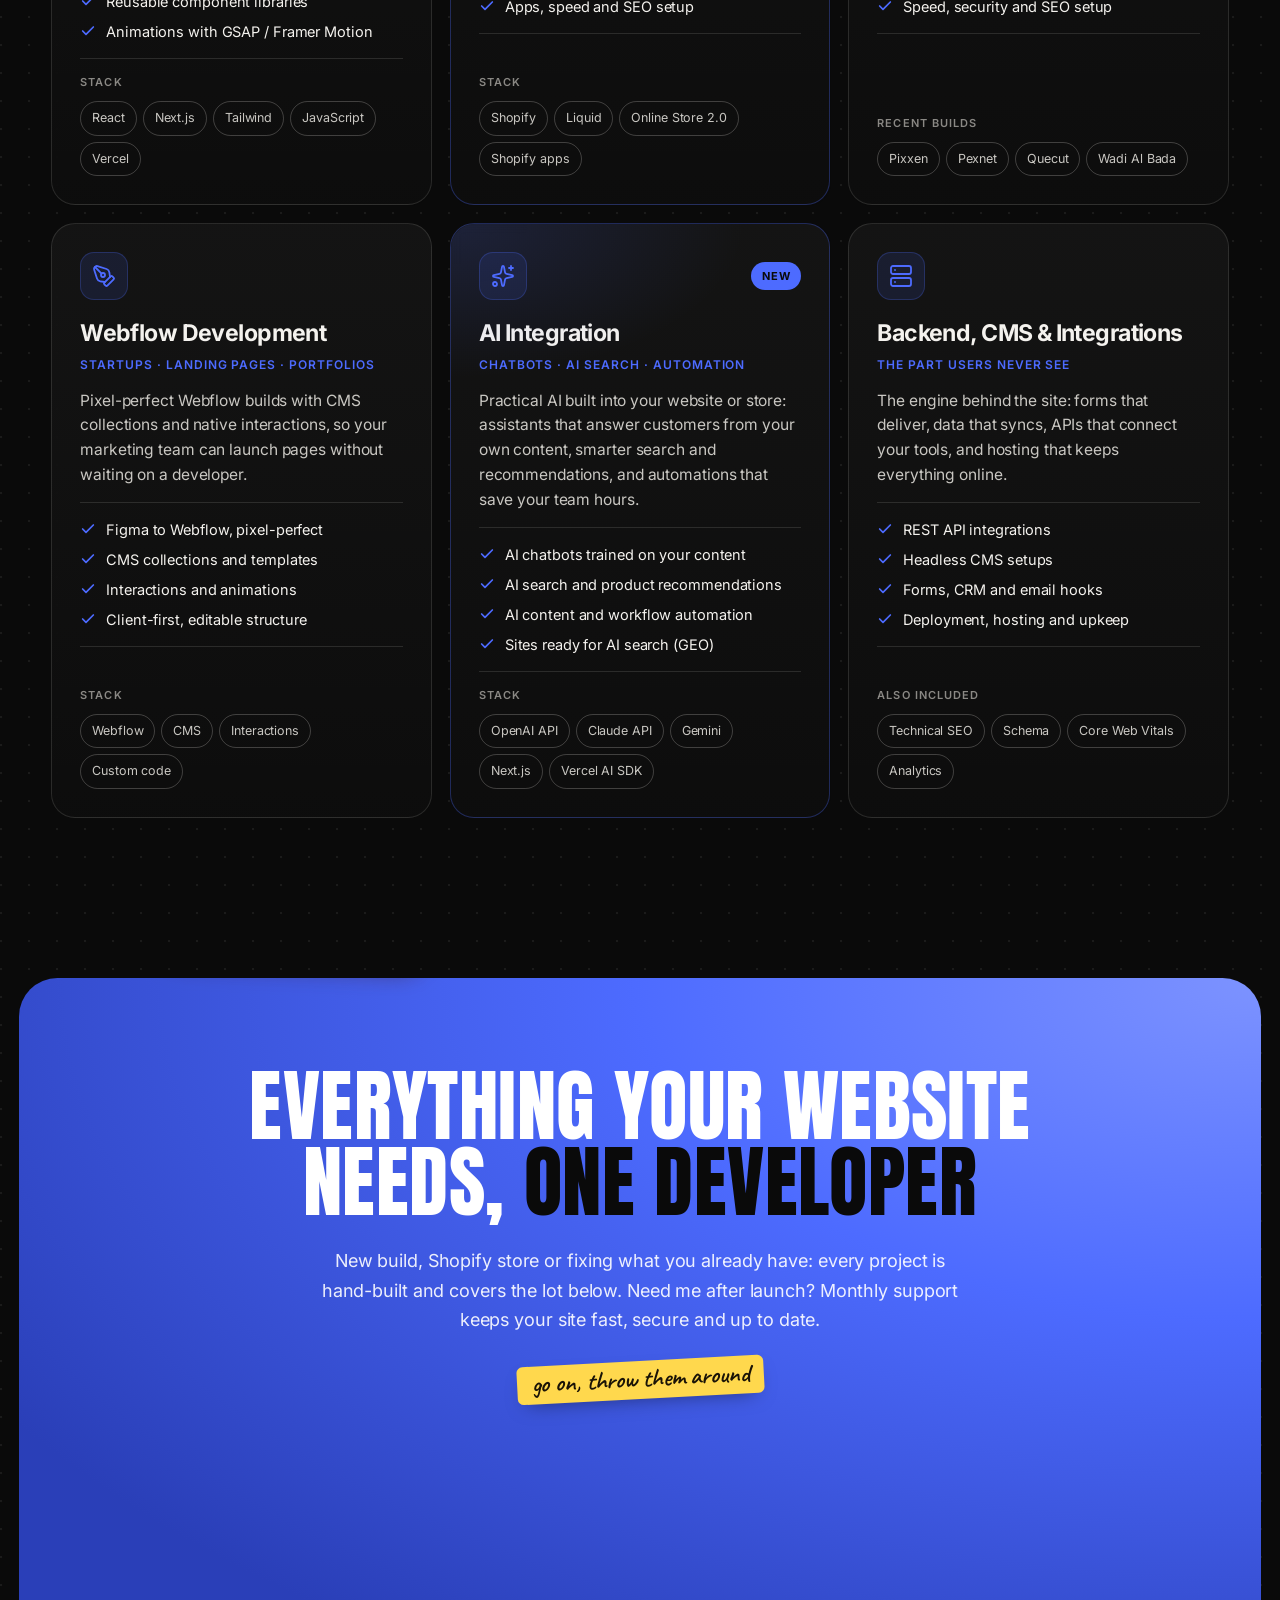
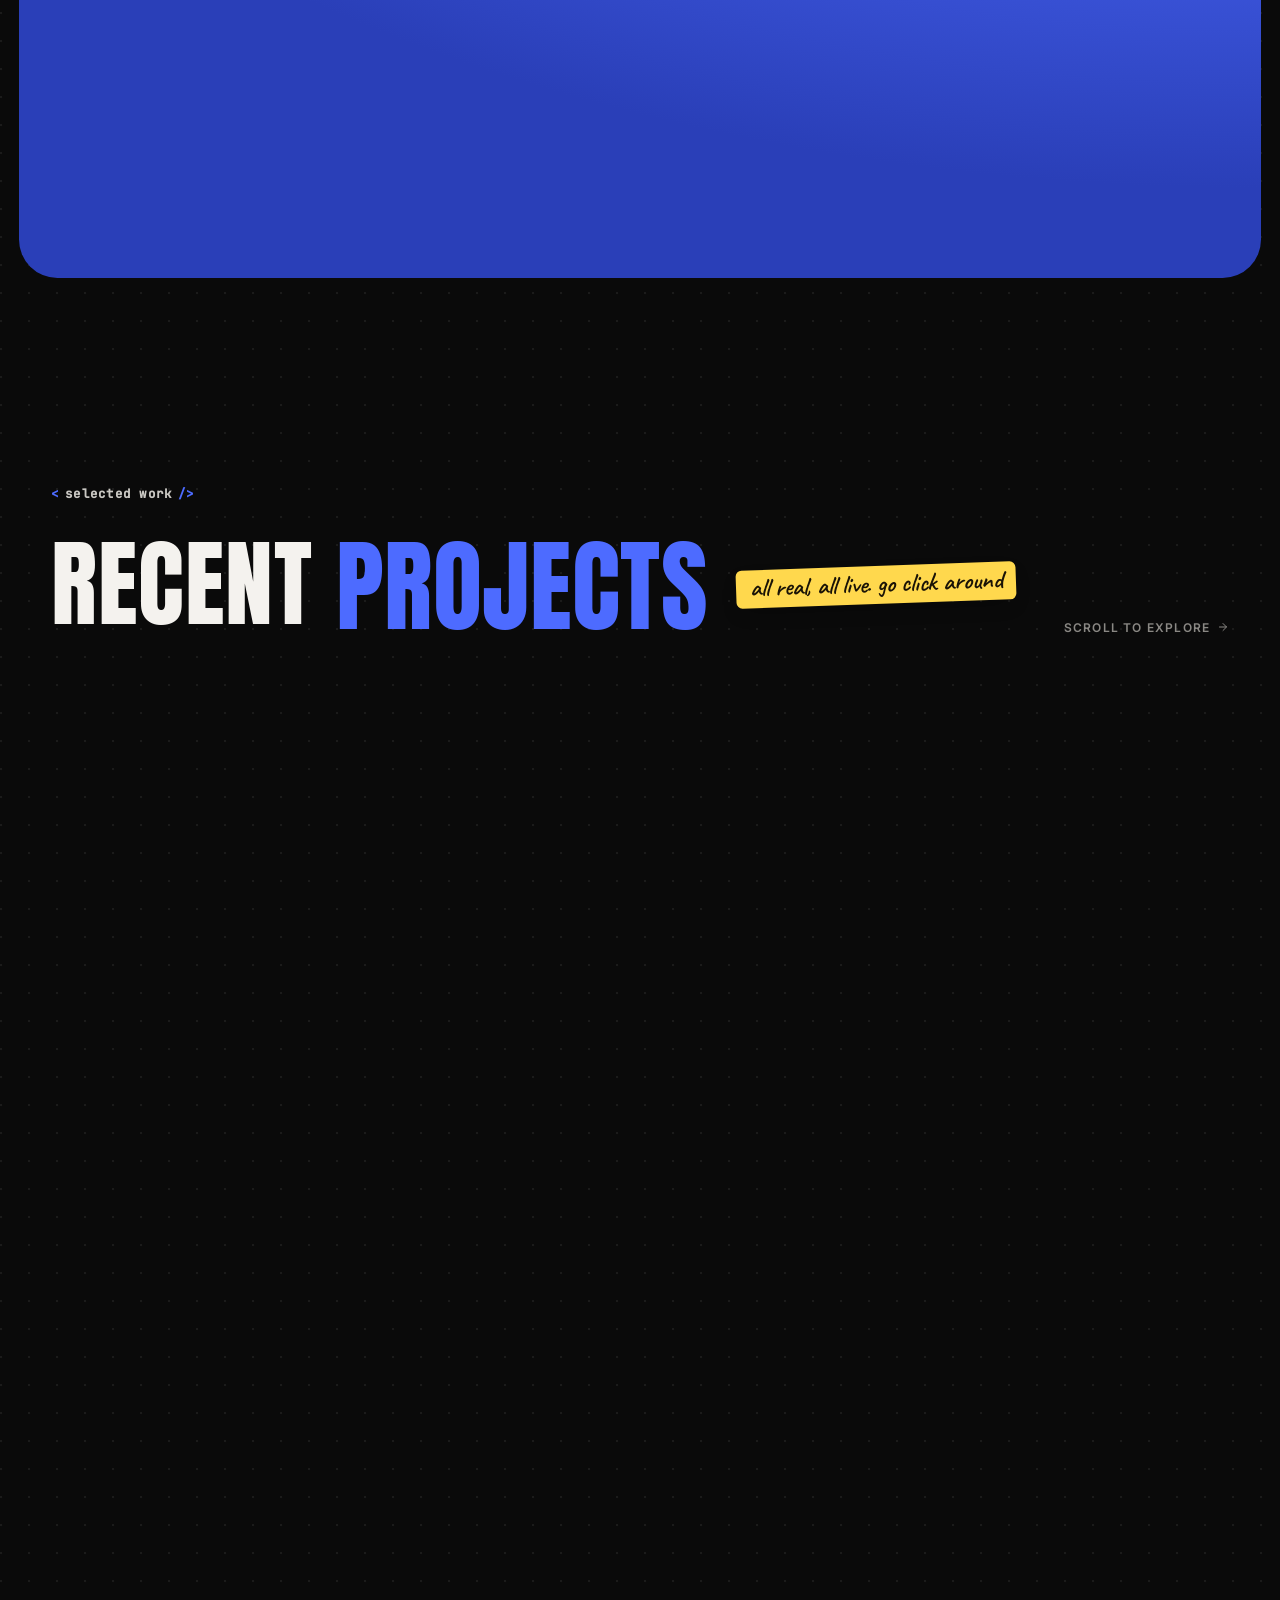
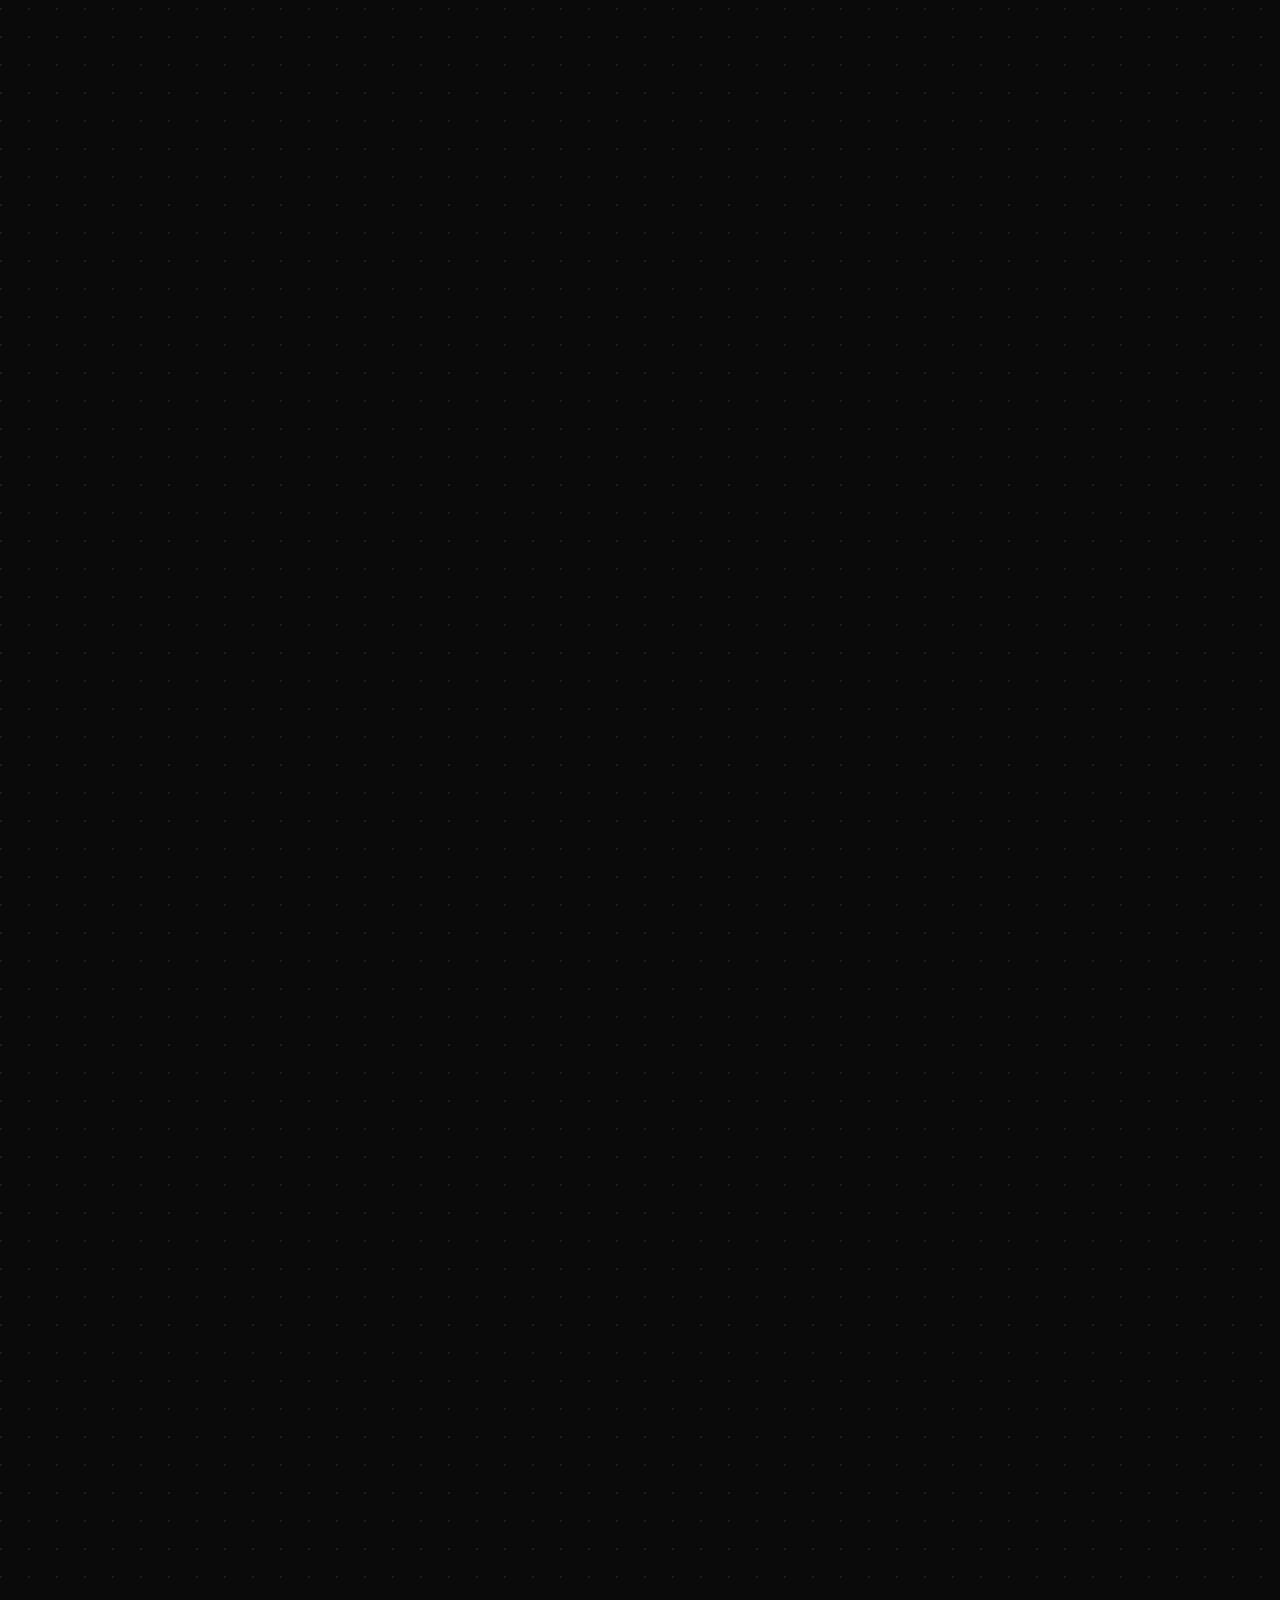
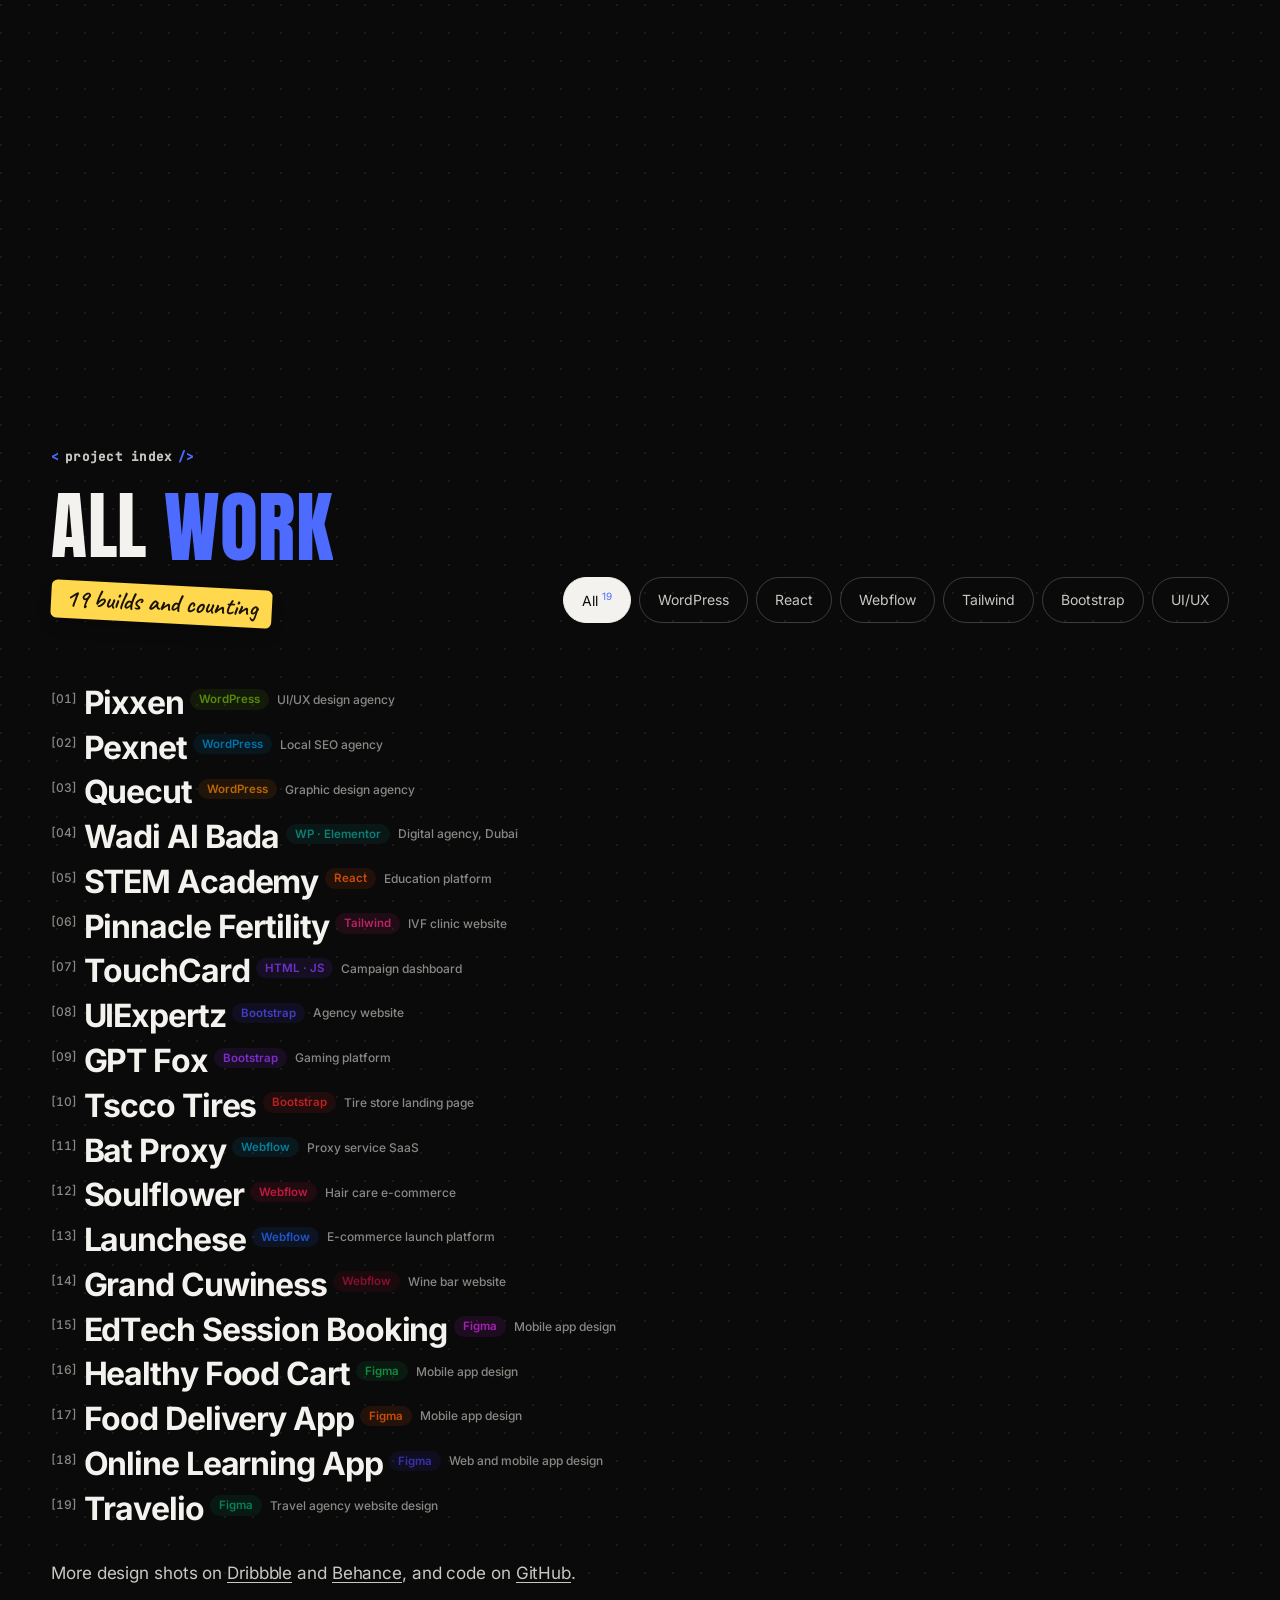
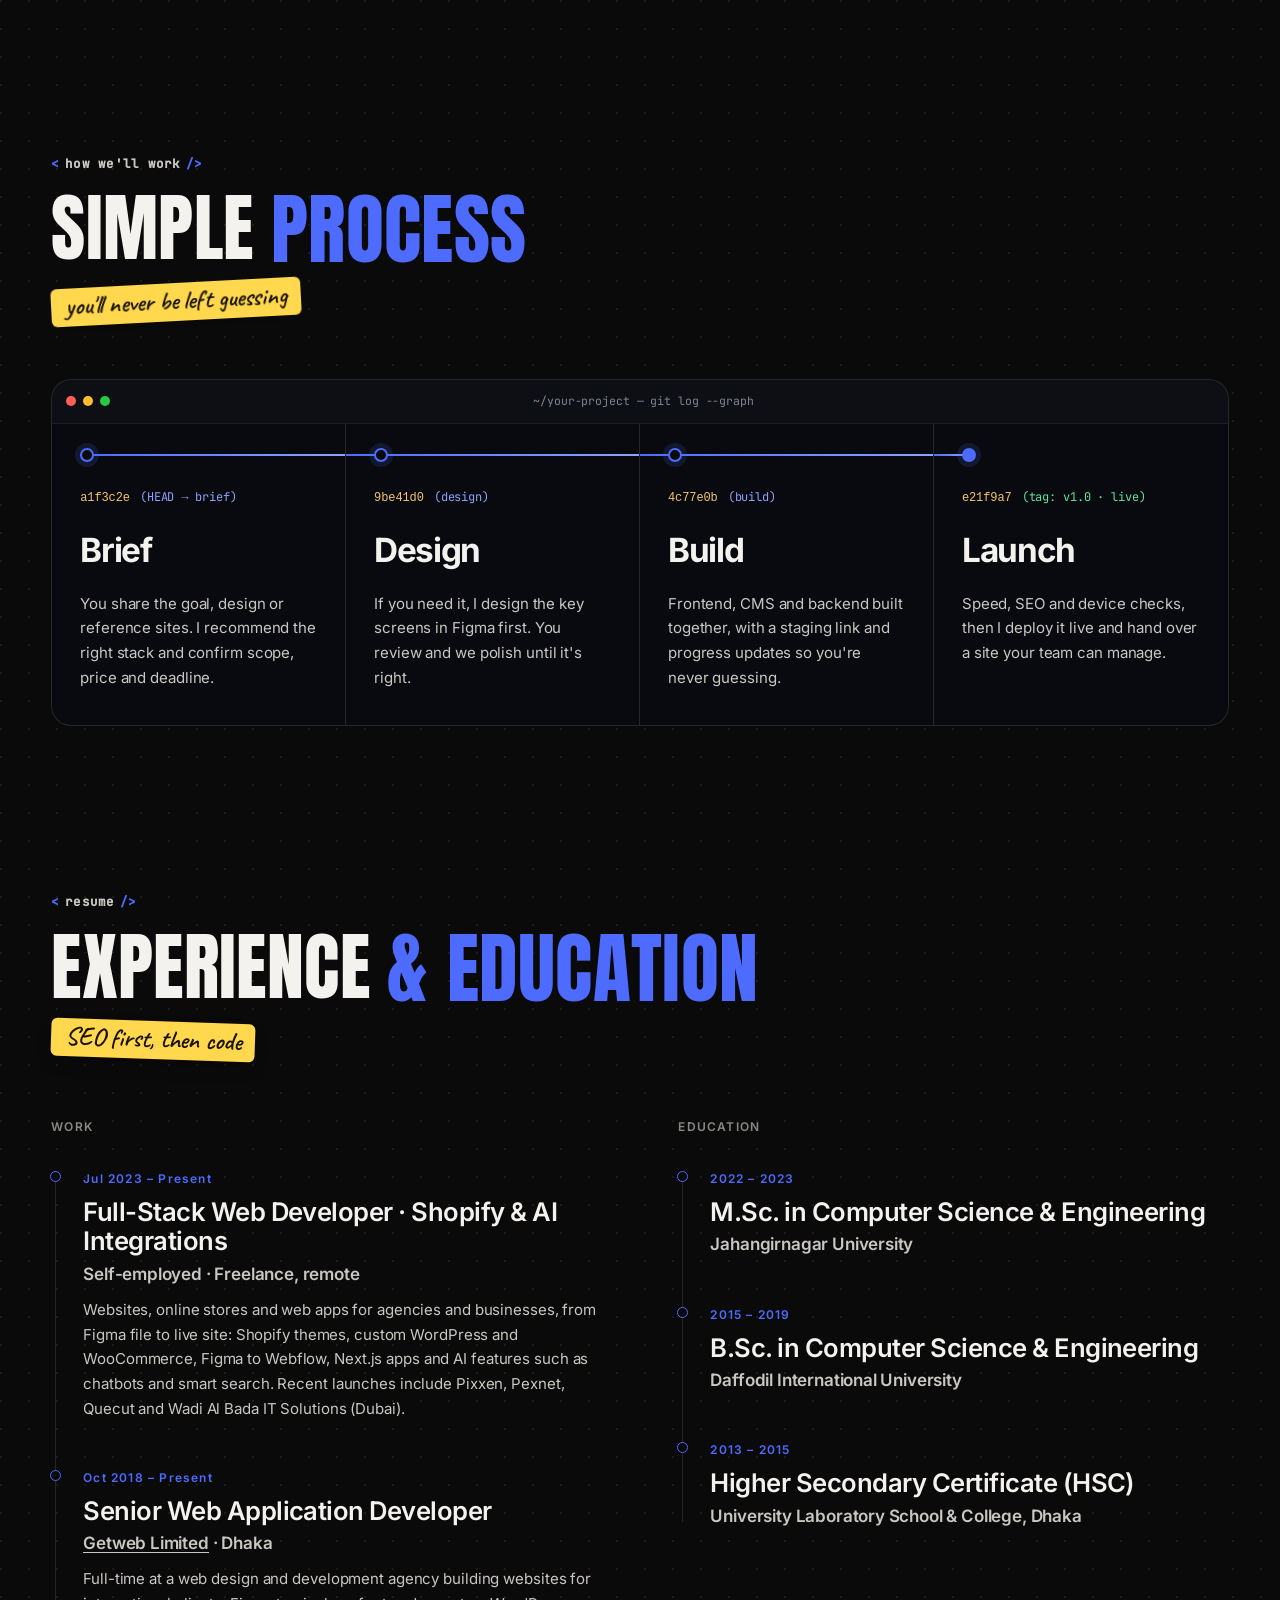
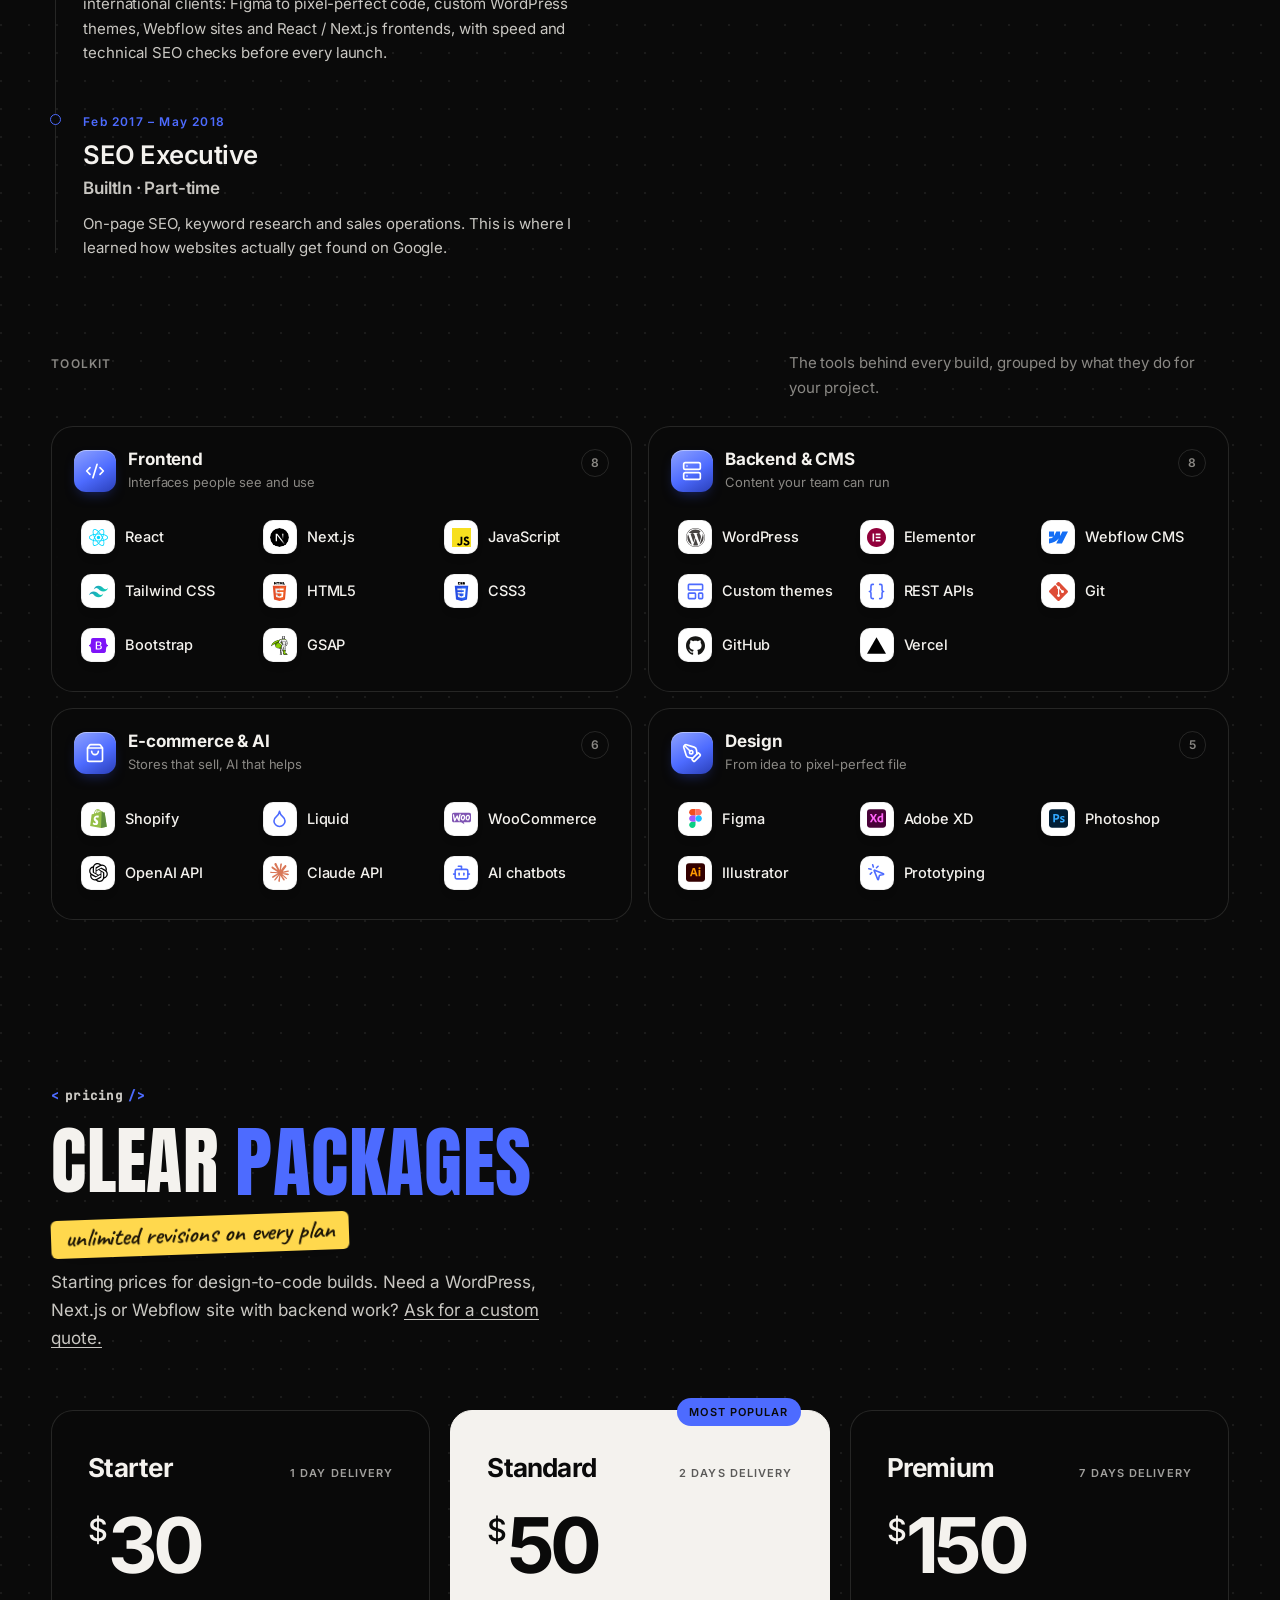
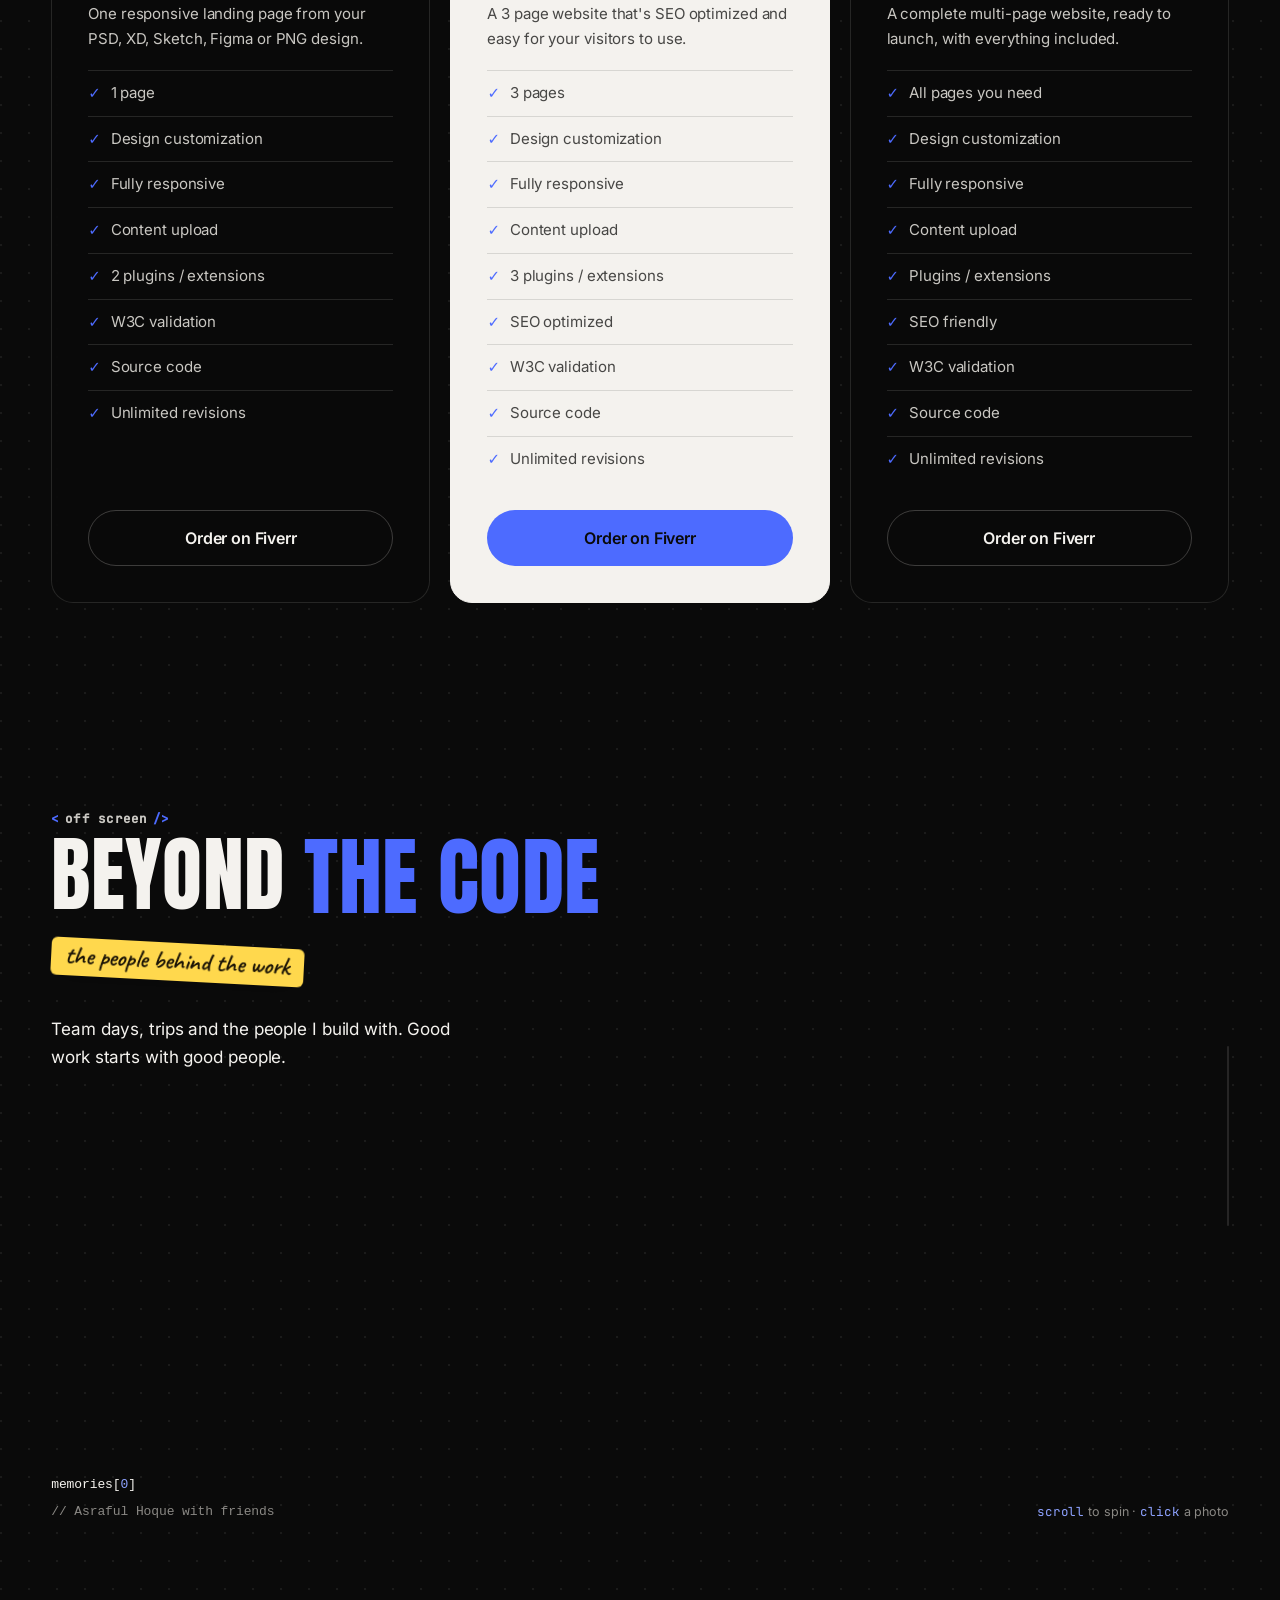
==== commit cda1c7c3: "Hero name: peel the letters off a tilted page, like the Codrops demo Rebuild the hover in real 3D, a" ====
--- a/index.html
+++ b/index.html
@@ -46,7 +46,7 @@
   <link rel="preload" href="assets/fonts/jetbrains-mono-500.woff2" as="font" type="font/woff2" crossorigin>
 
   <link rel="preload" as="image" href="assets/images/asraful-cutout.webp" fetchpriority="high">
-  <link rel="stylesheet" href="assets/css/main.css?v=20261127c">
+  <link rel="stylesheet" href="assets/css/main.css?v=20261127d">
   <script>(function(d){d.classList.add('js');try{if(window.WebGLRenderingContext&&matchMedia('(min-width: 901px)').matches&&!matchMedia('(prefers-reduced-motion: reduce)').matches)d.classList.add('gl3d');}catch(e){}})(document.documentElement);</script>
 
   <!-- Structured data -->
@@ -850,9 +850,9 @@
   <script src="assets/js/vendor/ScrollTrigger.min.js" defer></script>
   <script src="assets/js/vendor/lenis.min.js" defer></script>
   <script src="assets/js/vendor/matter.min.js" defer></script>
-  <script src="assets/js/main.js?v=20261127c" defer></script>
-  <script src="assets/js/footer-name.js?v=20261127c" defer></script>
-  <script src="assets/js/toss.js?v=20261127c" defer></script>
-  <script src="assets/js/scene.min.js?v=20261127c" defer></script>
+  <script src="assets/js/main.js?v=20261127d" defer></script>
+  <script src="assets/js/footer-name.js?v=20261127d" defer></script>
+  <script src="assets/js/toss.js?v=20261127d" defer></script>
+  <script src="assets/js/scene.min.js?v=20261127d" defer></script>
 </body>
 </html>
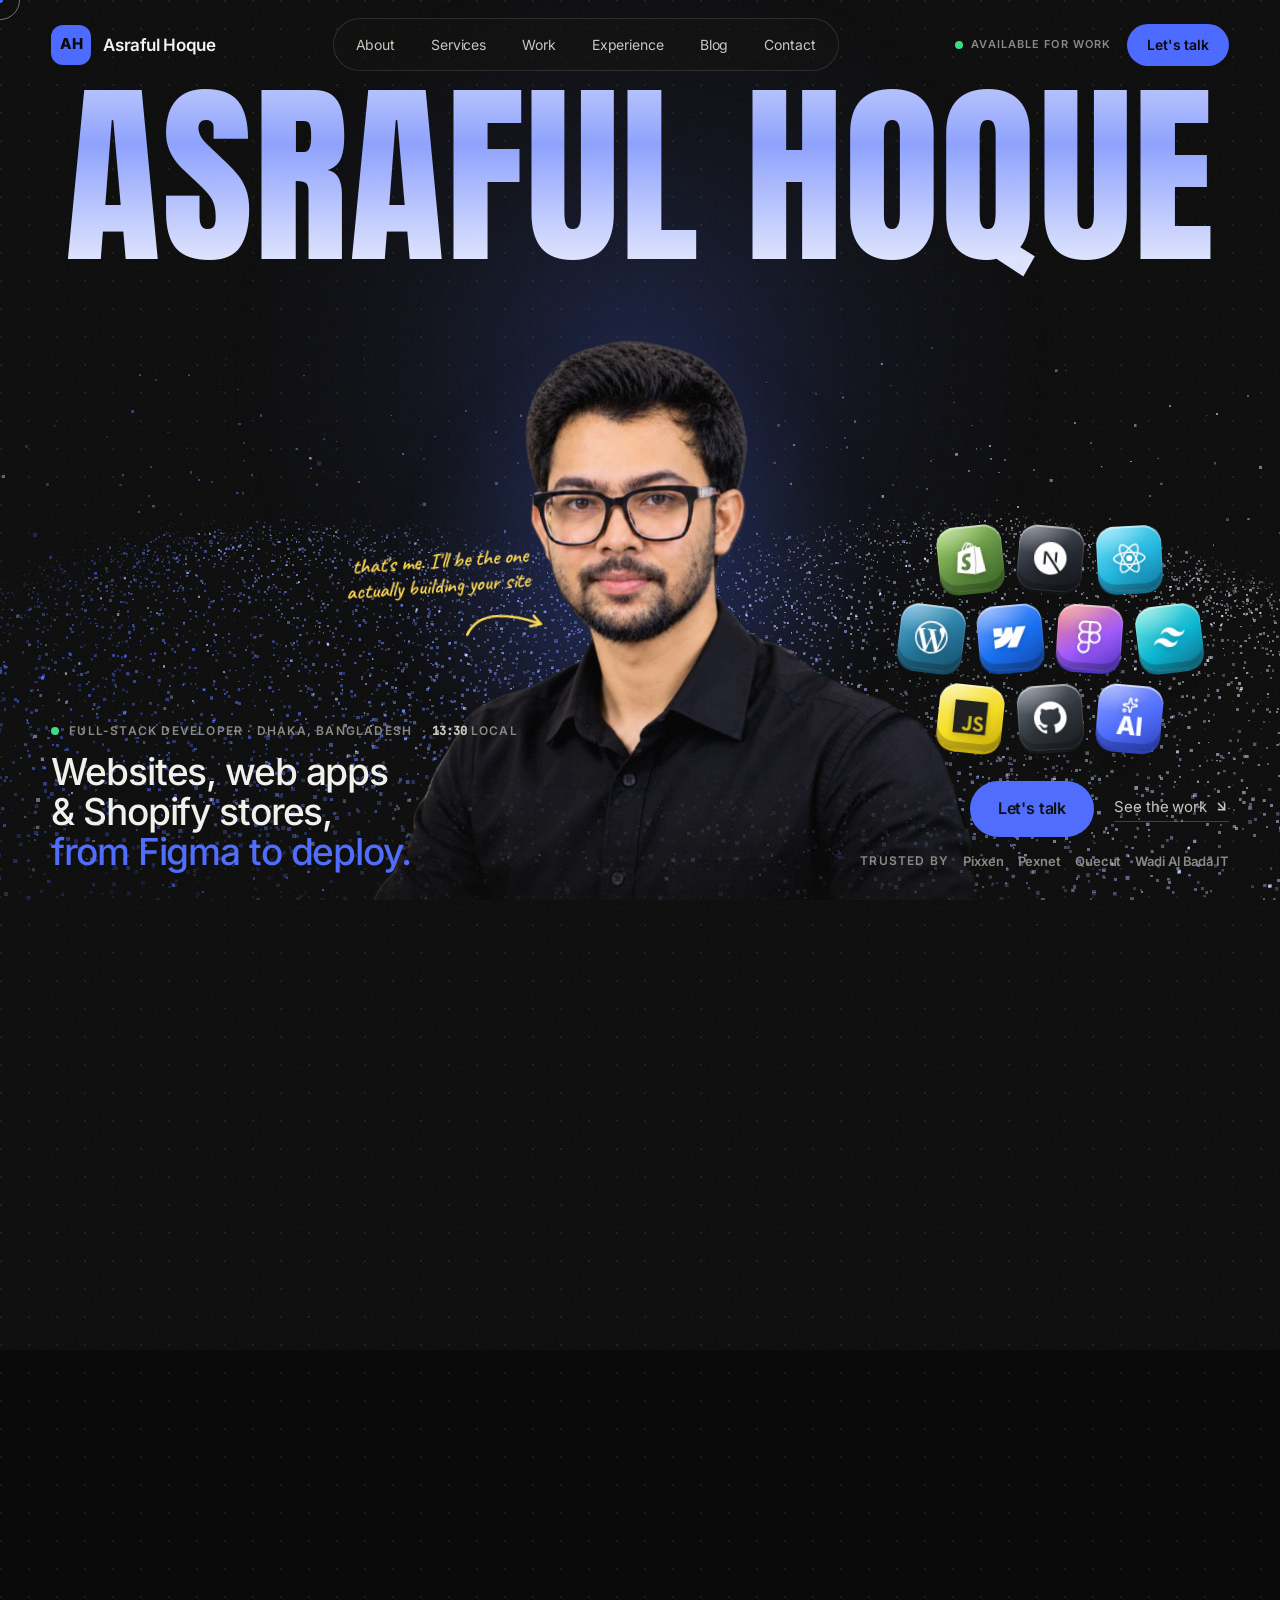
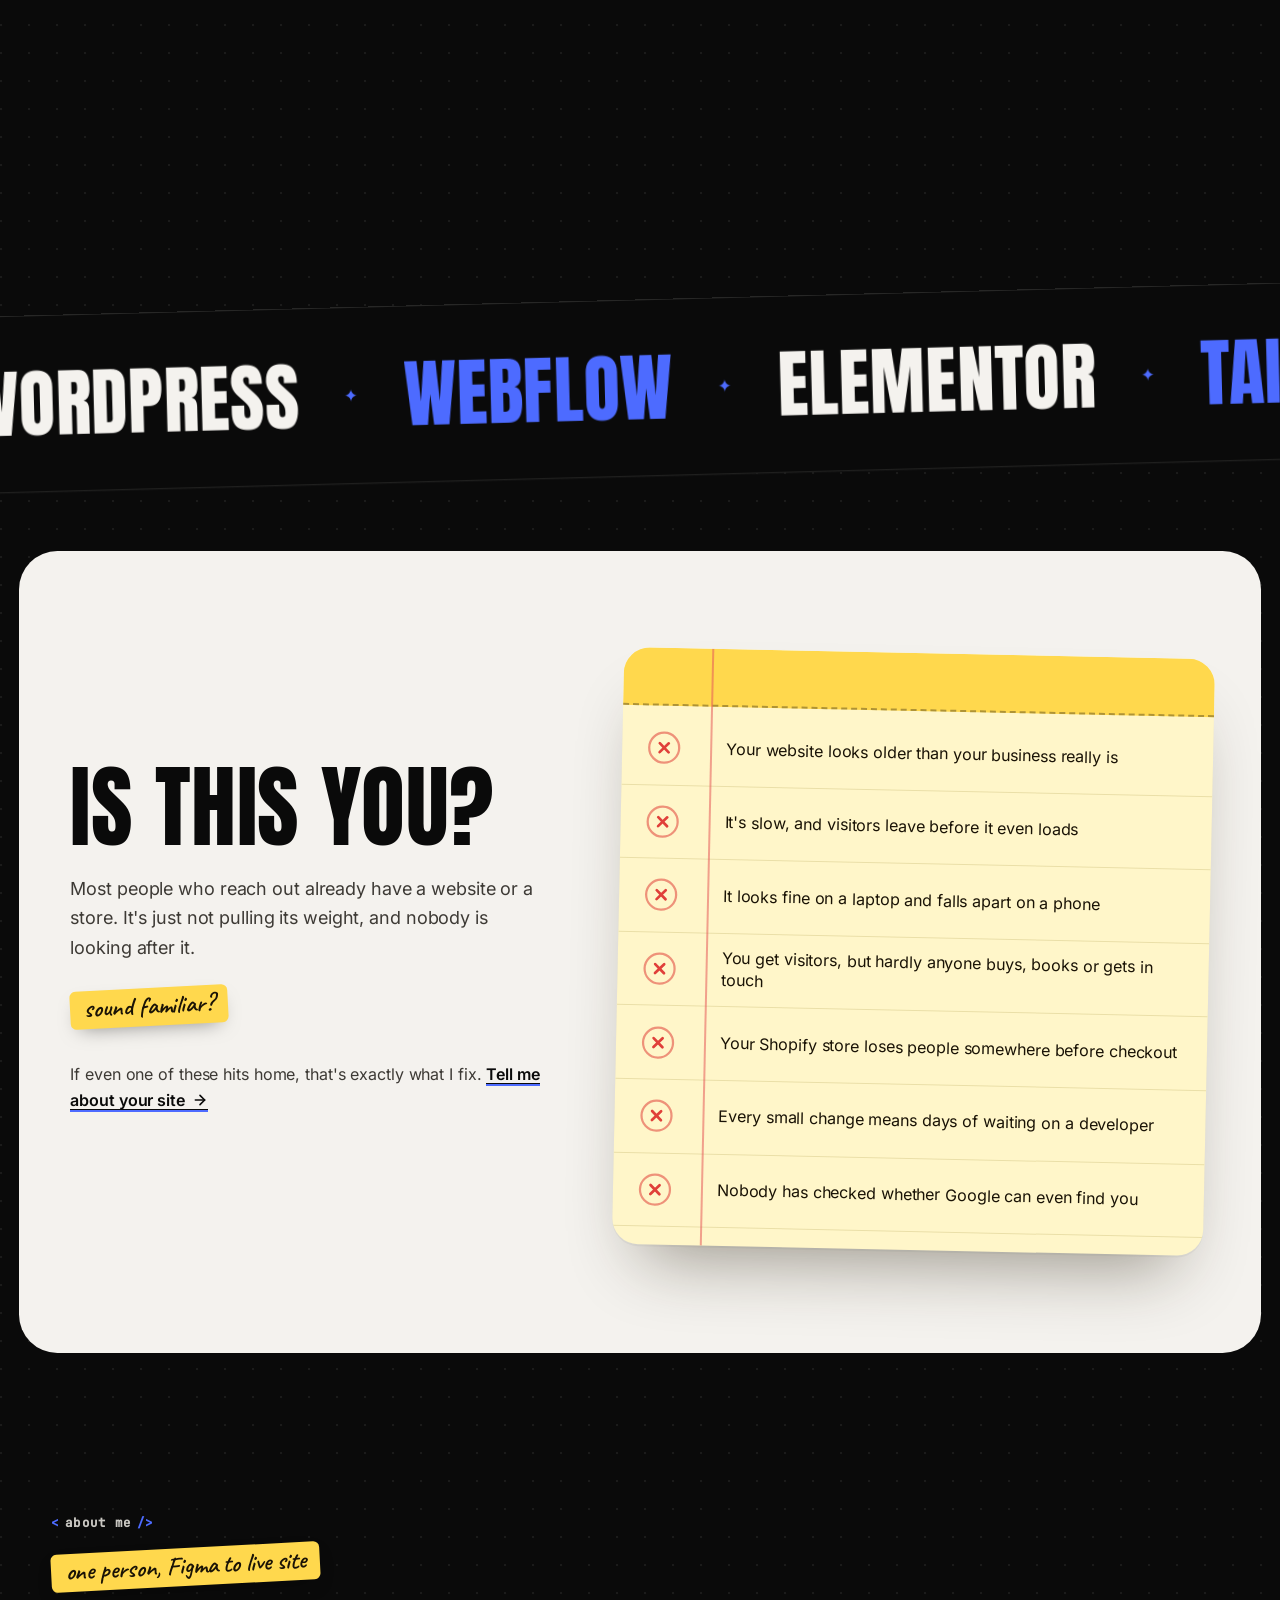
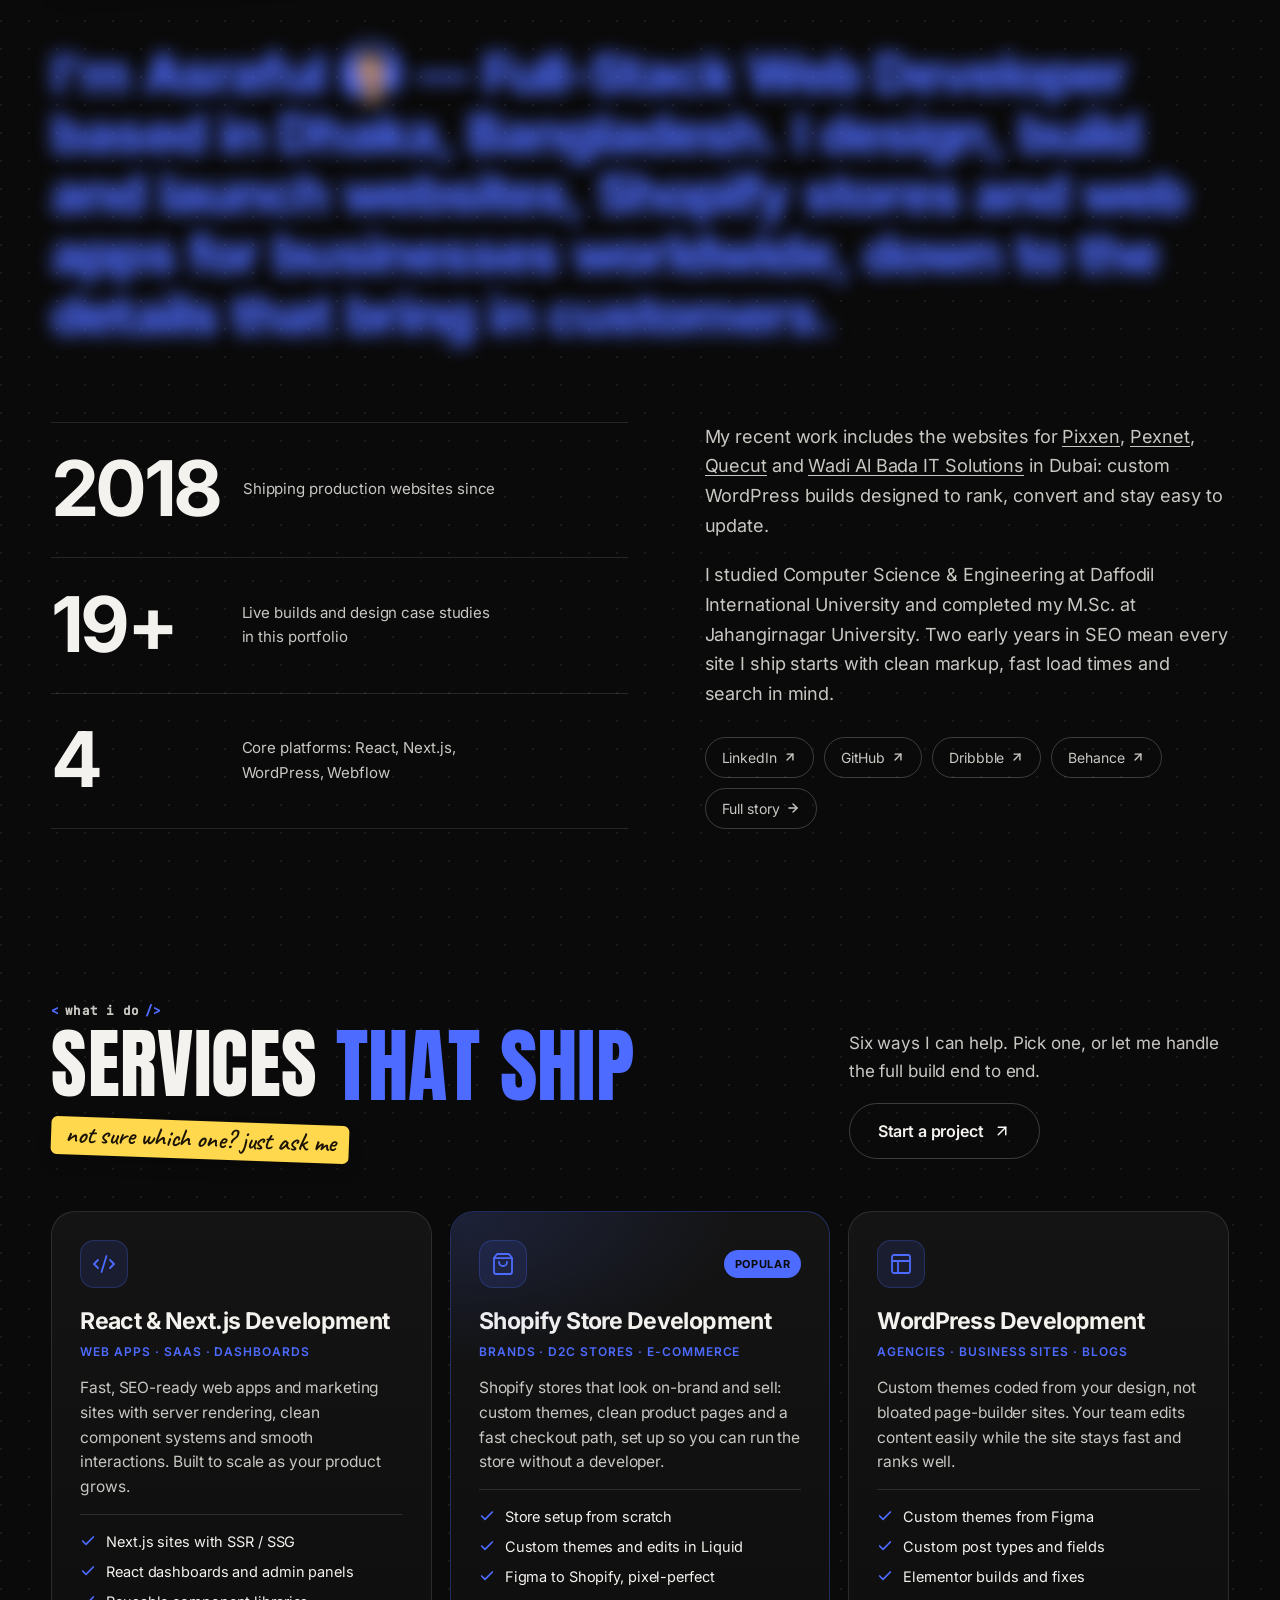
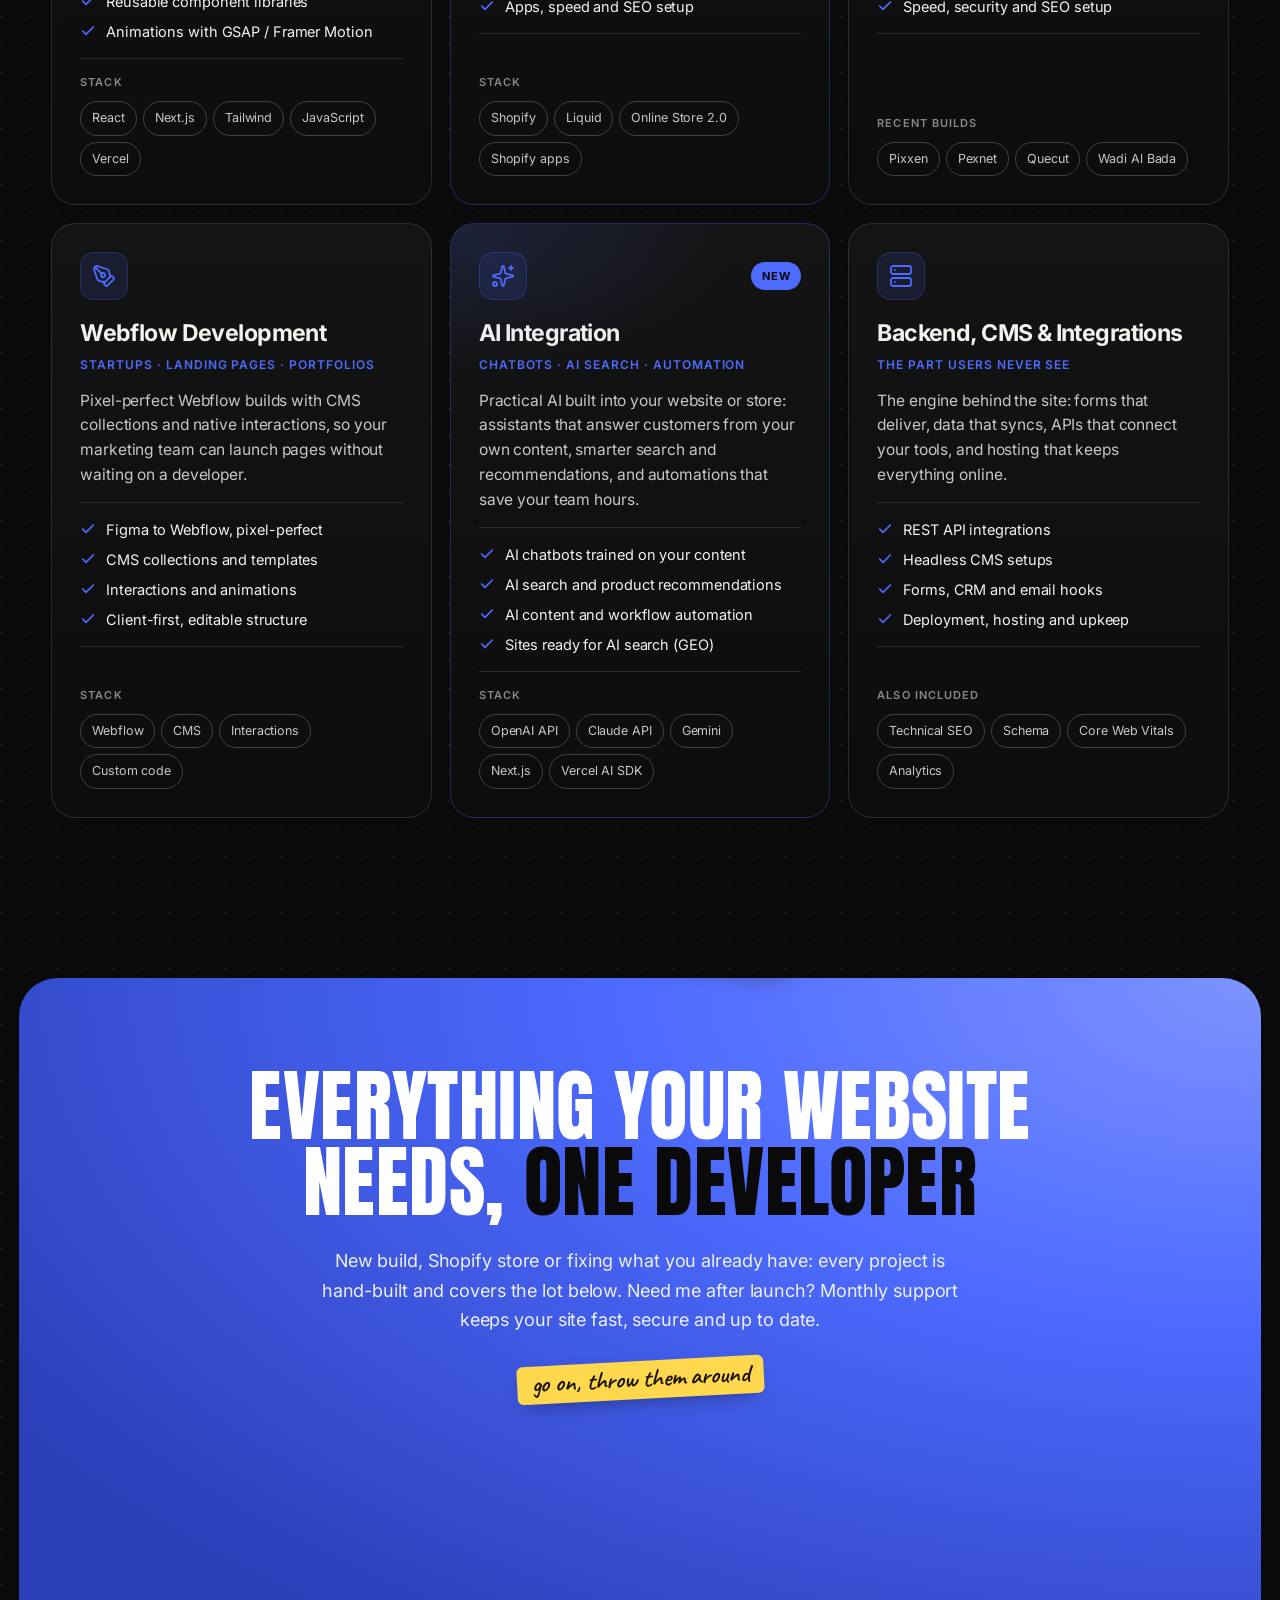
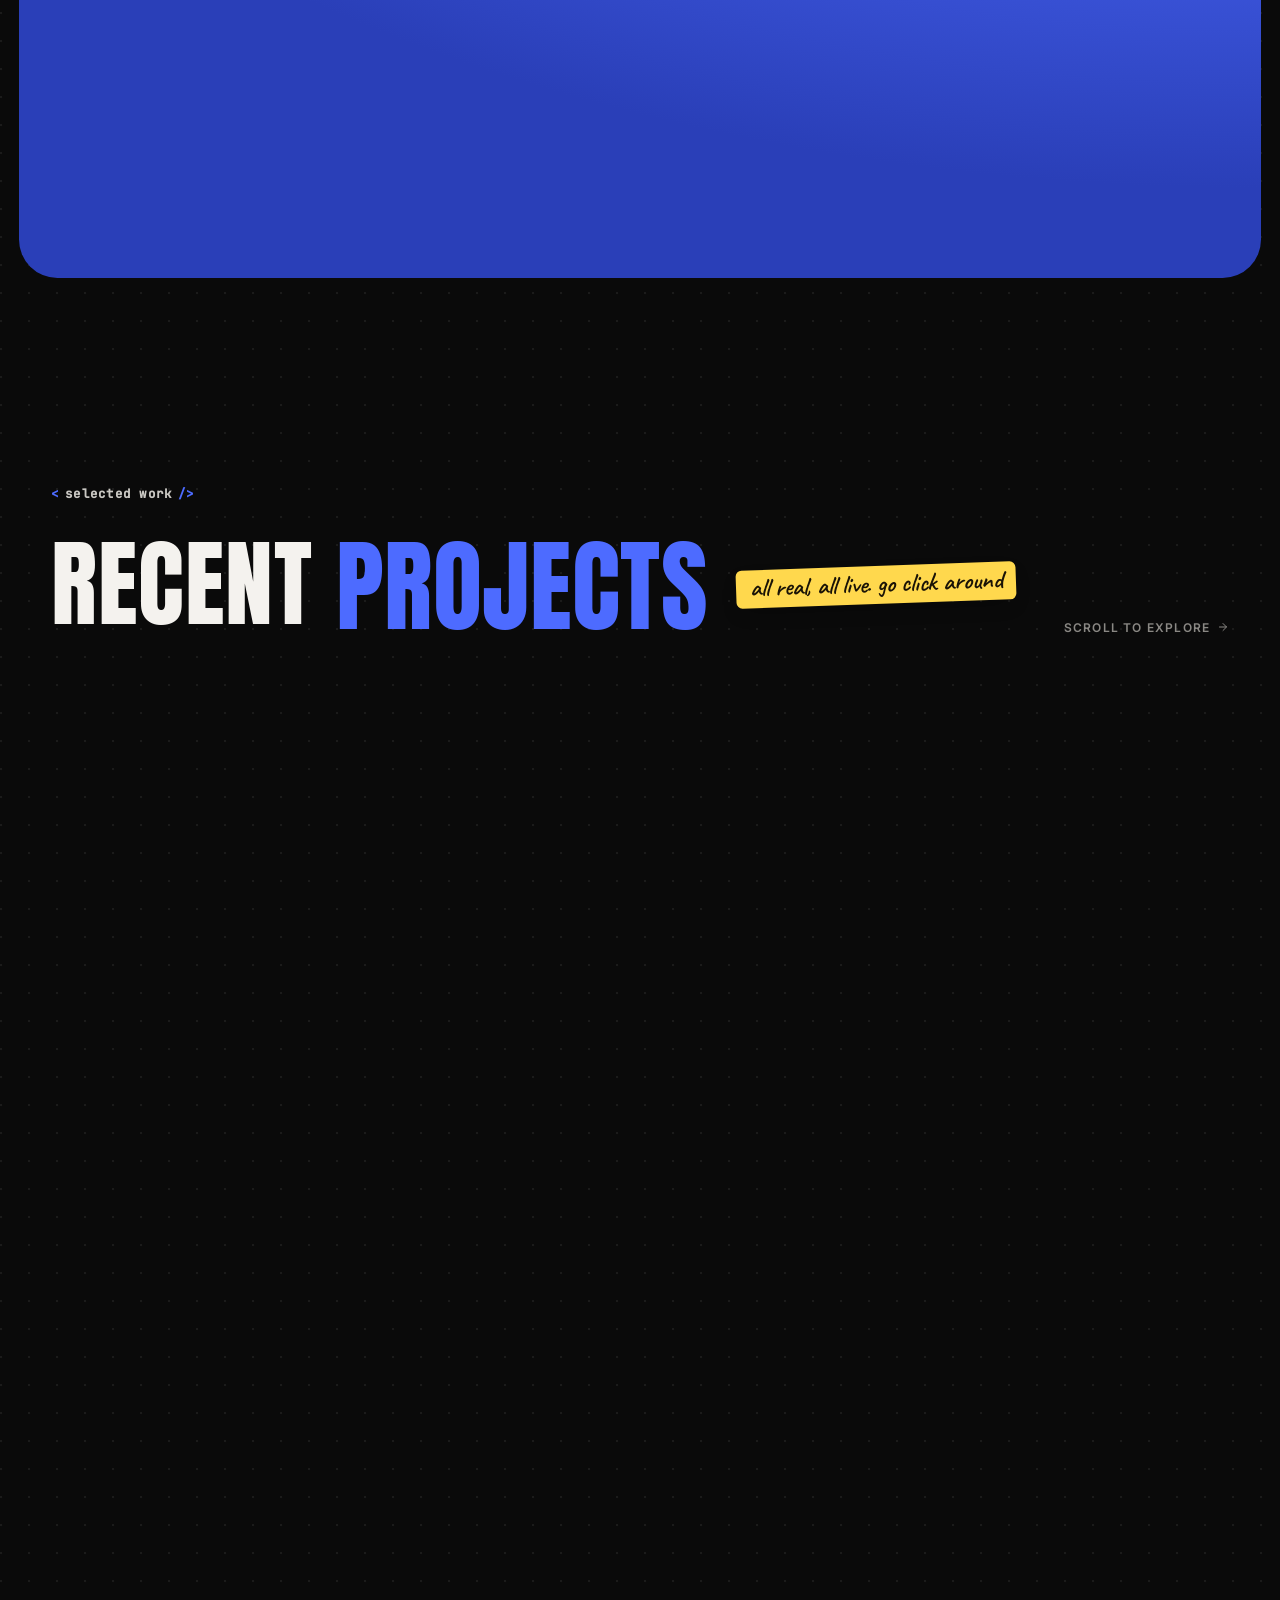
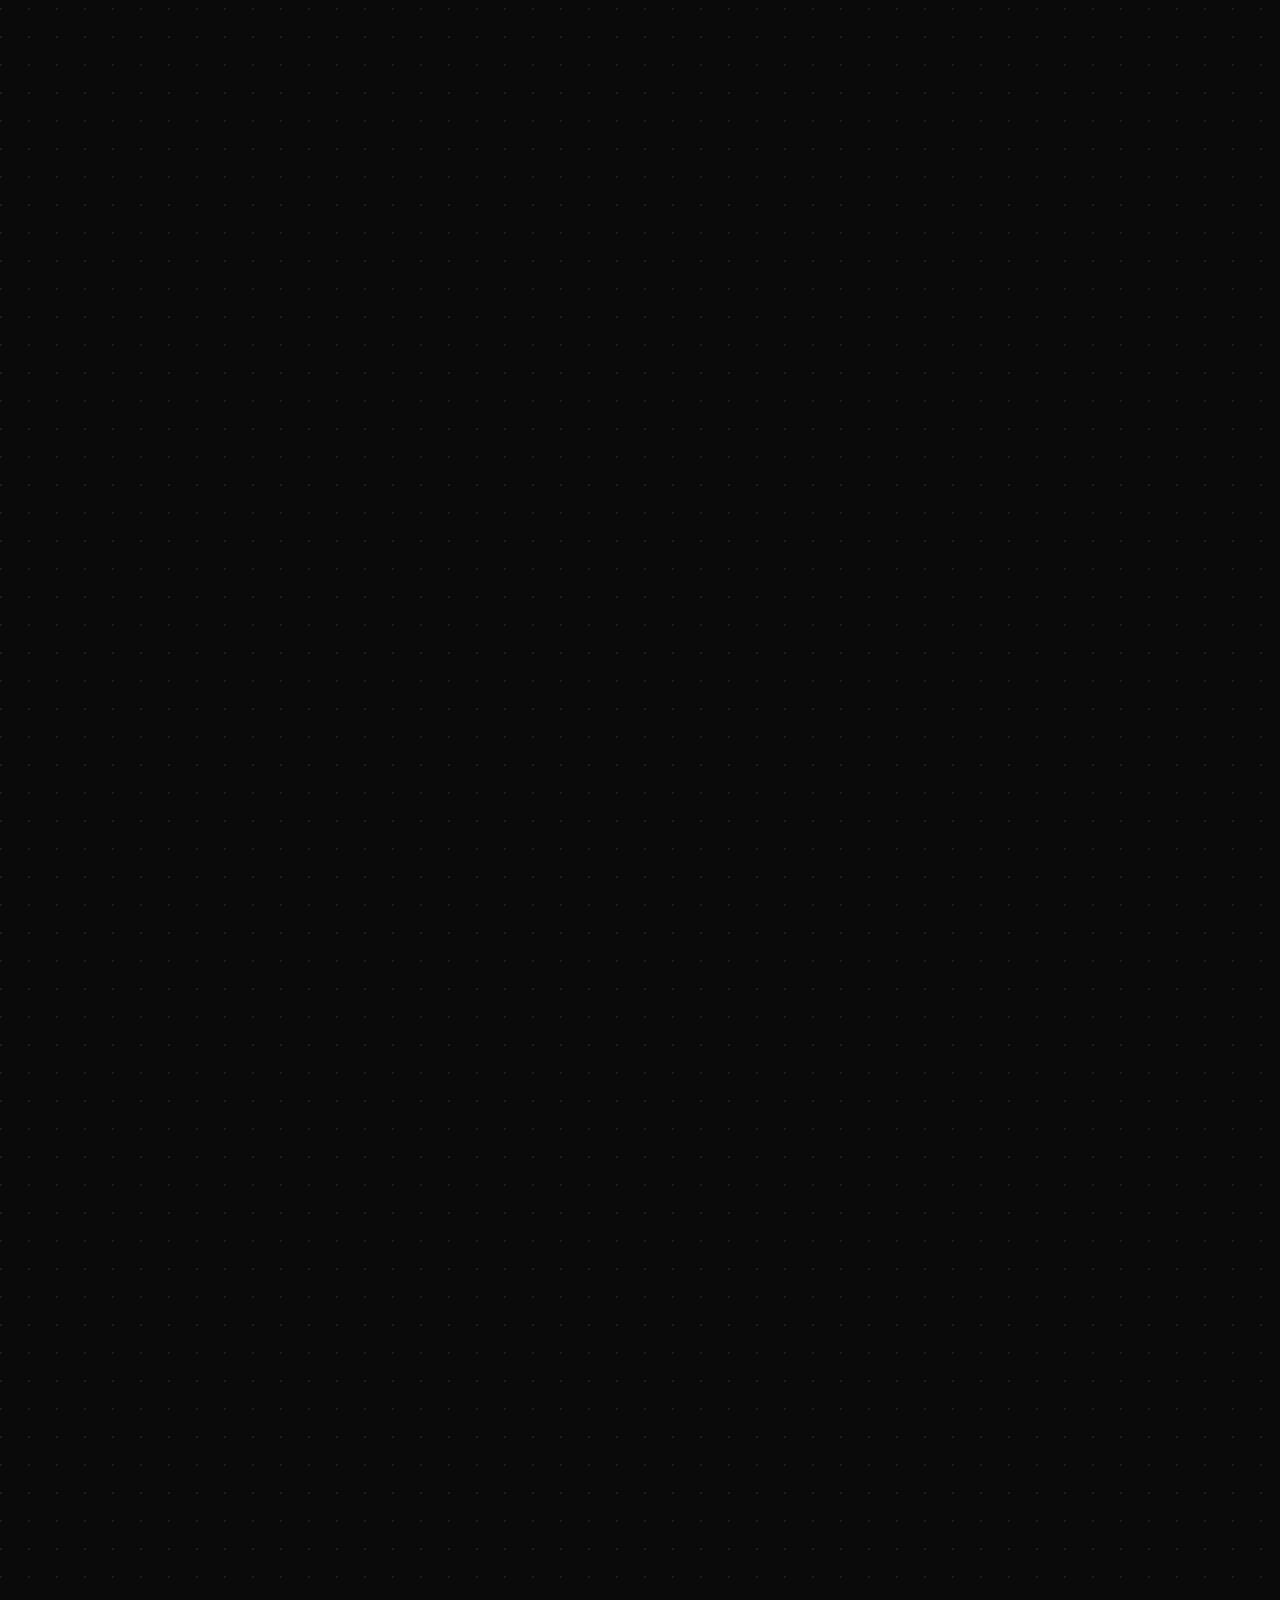
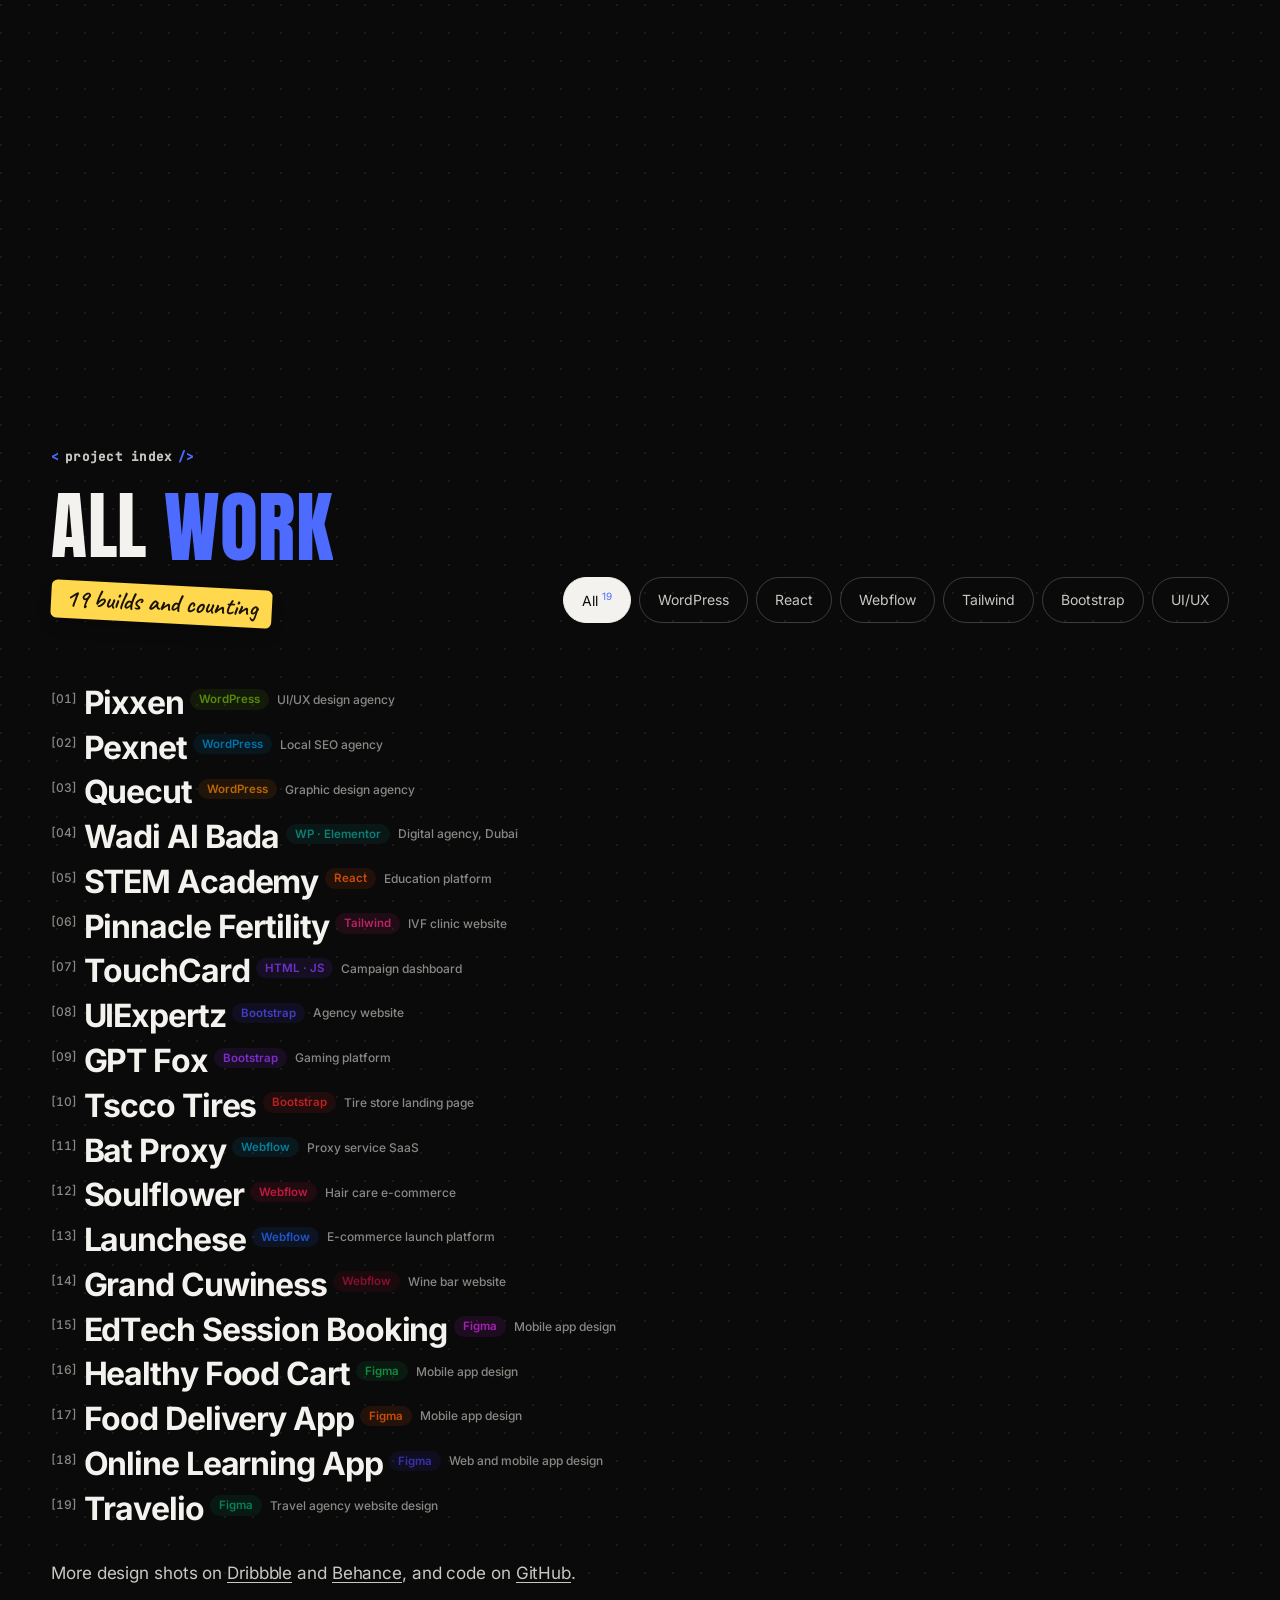
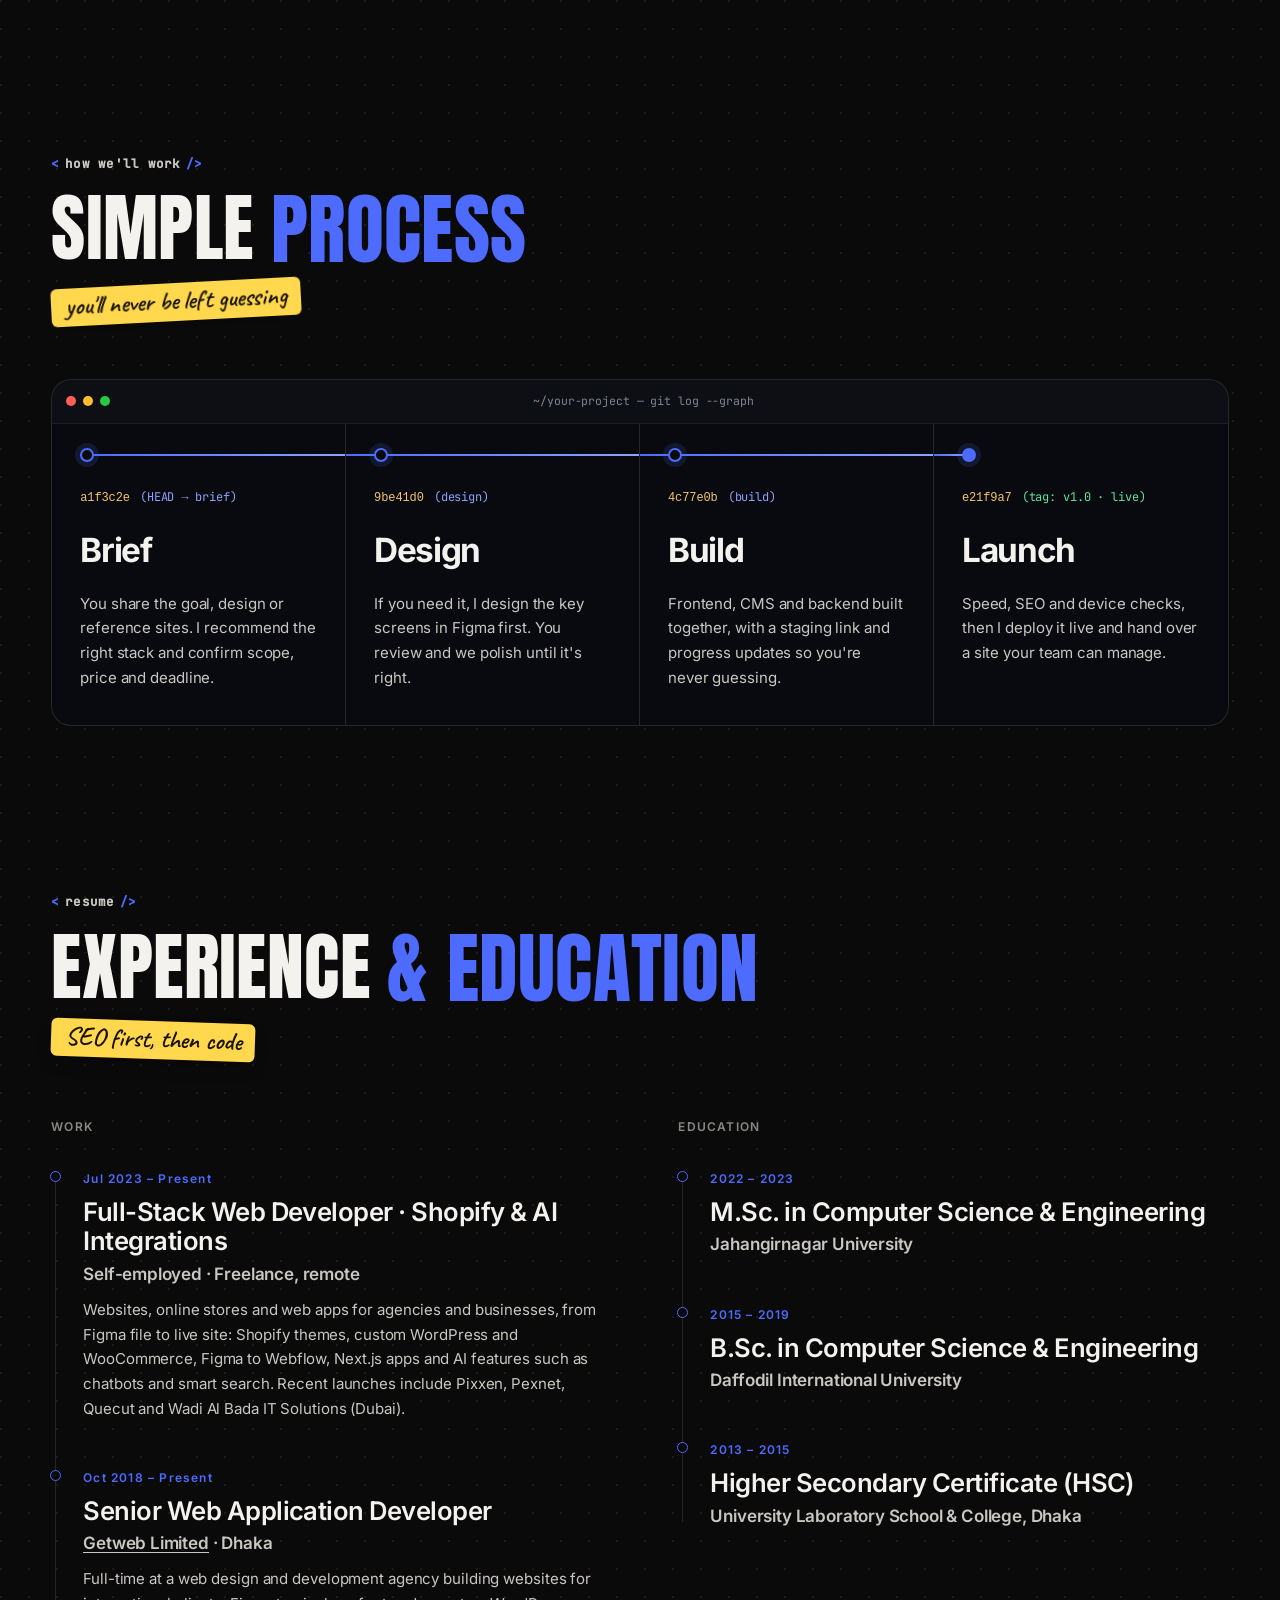
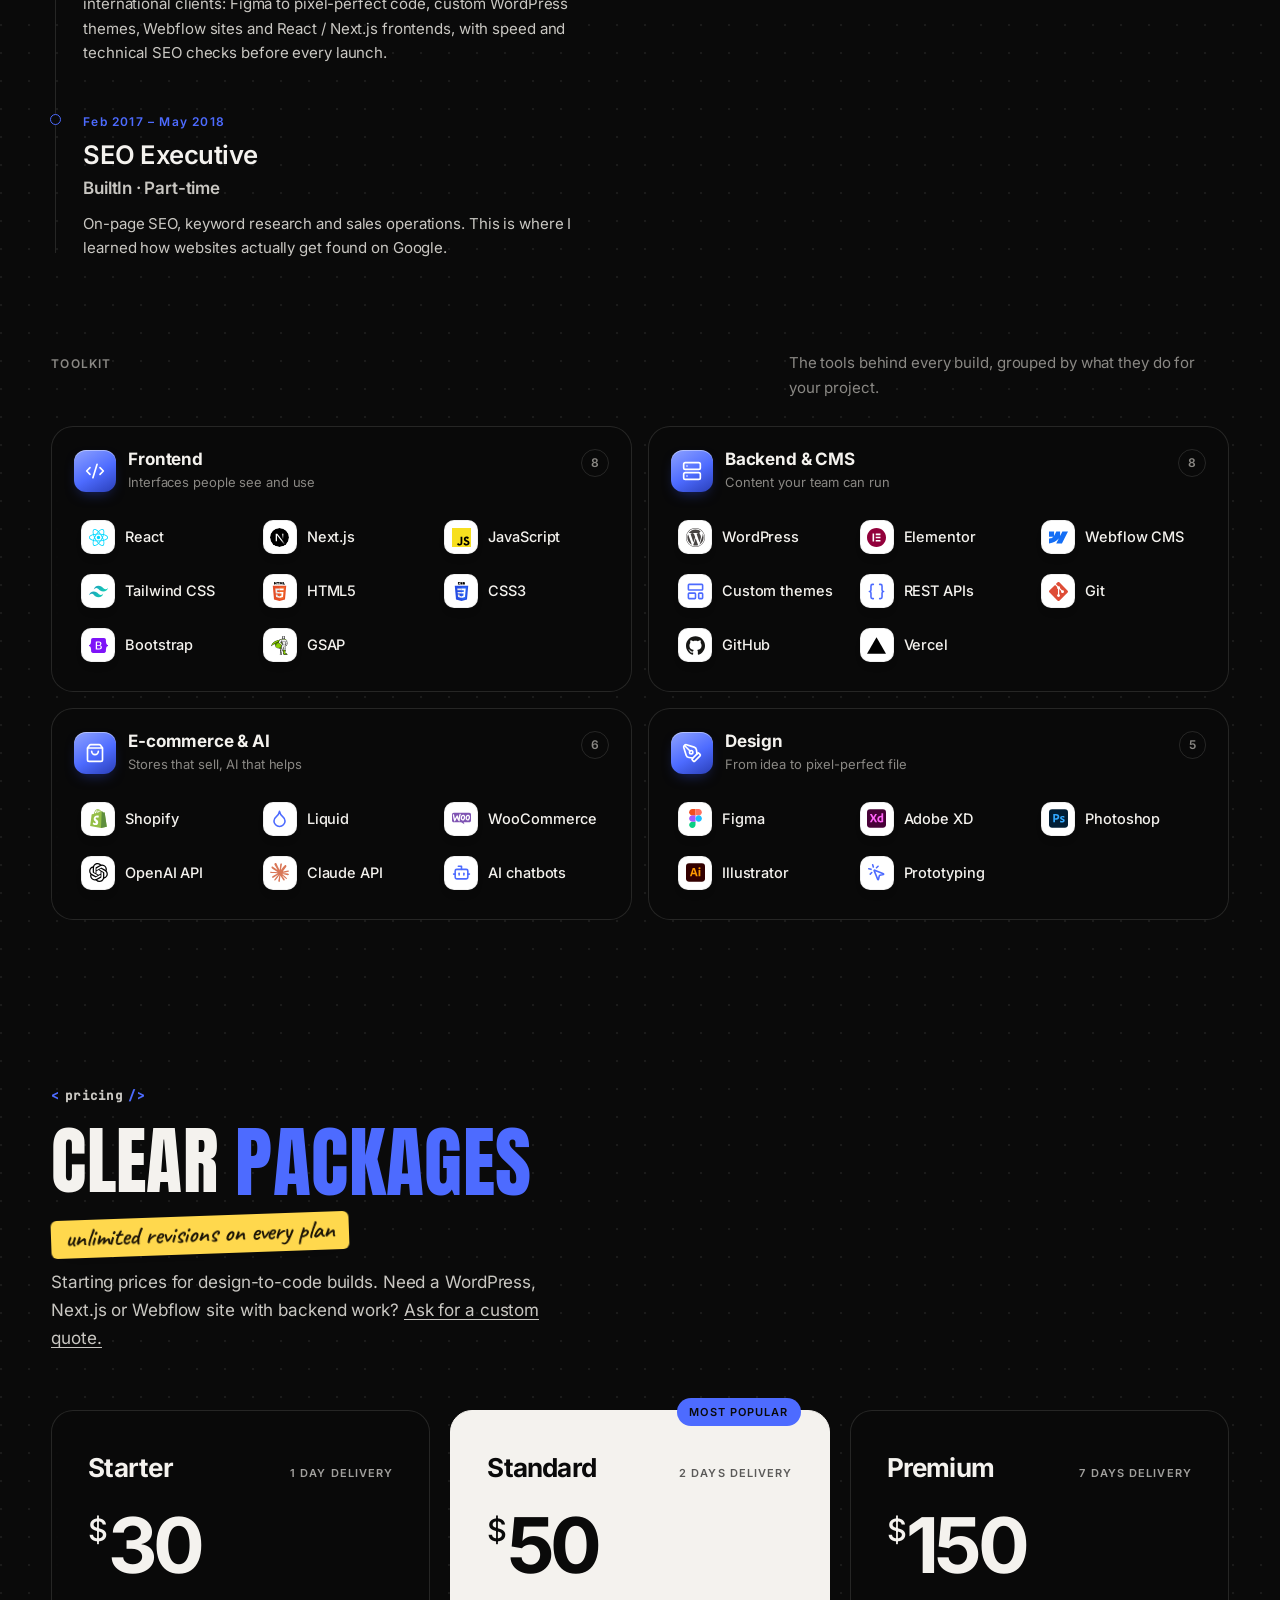
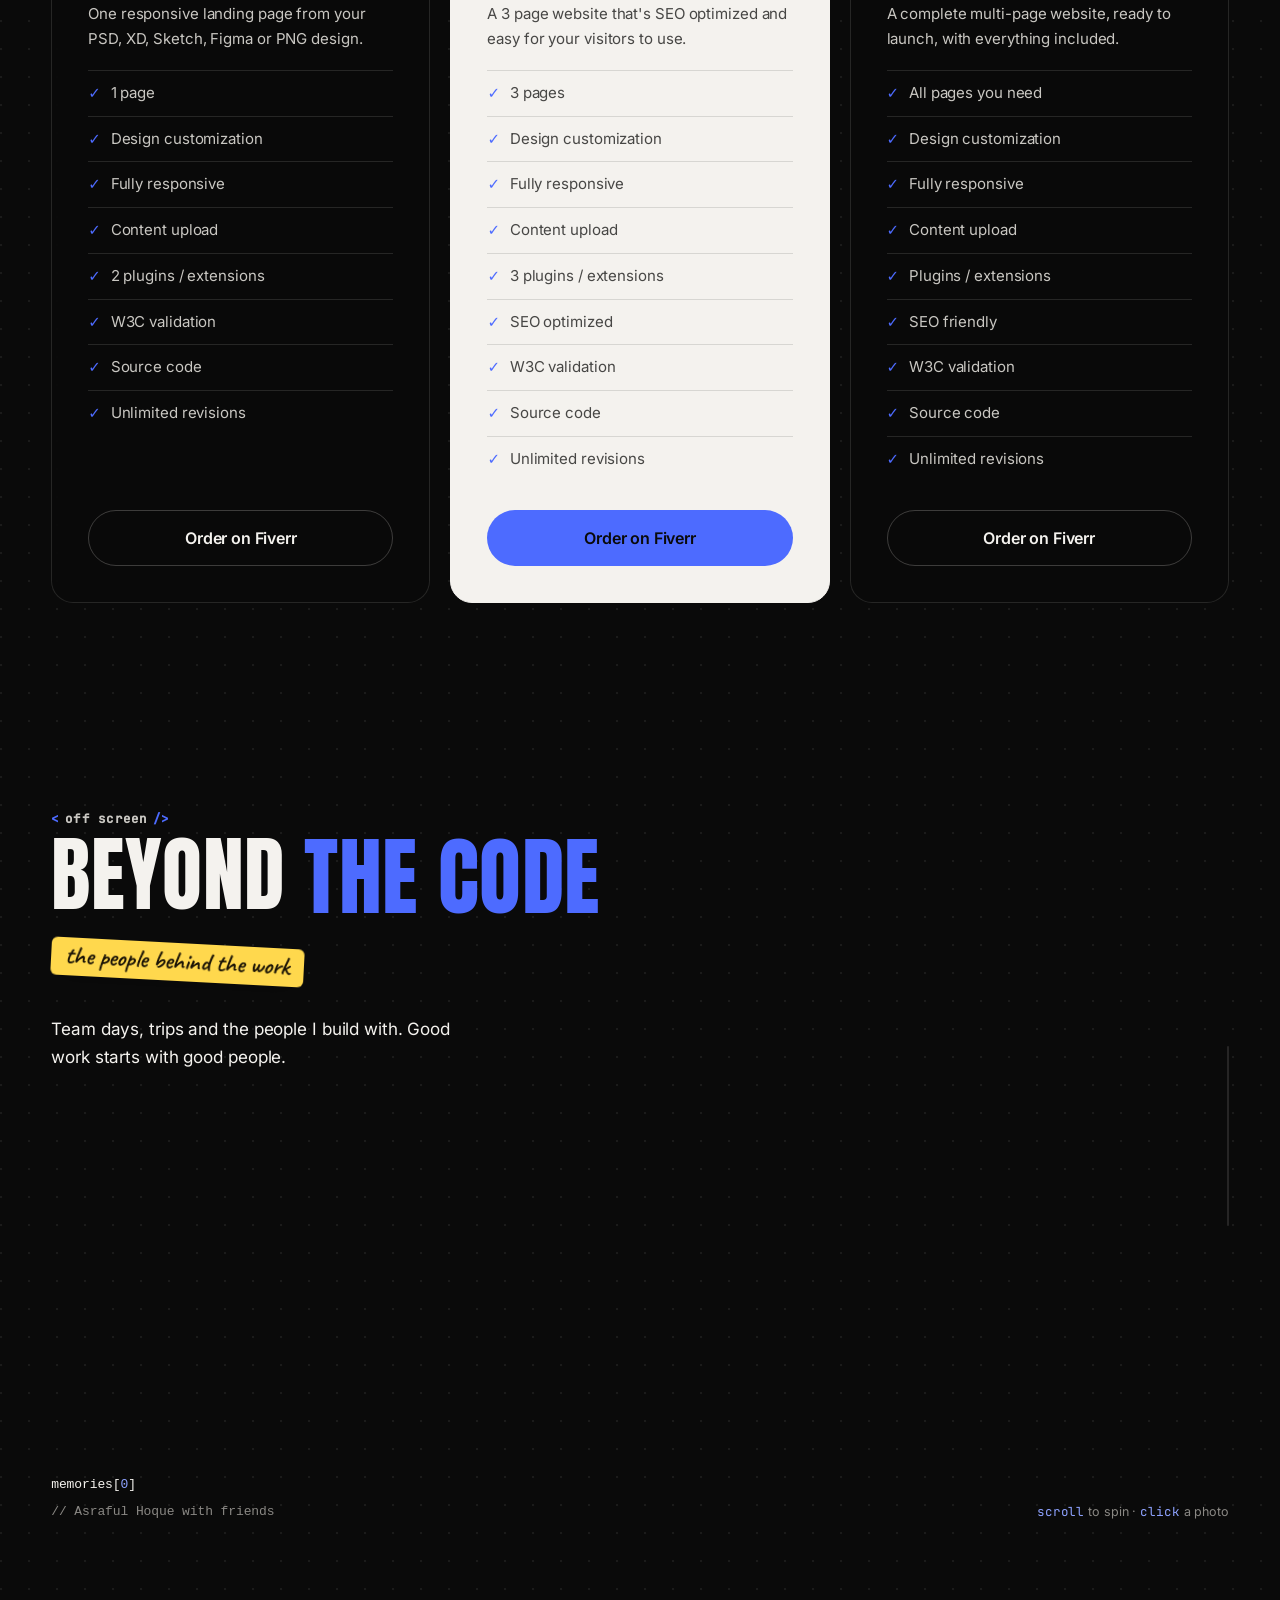
==== commit e6107780: "Hero name: a slight fixed lean; hover only peels the letters The name now leans back about 31 degree" ====
--- a/index.html
+++ b/index.html
@@ -46,7 +46,7 @@
   <link rel="preload" href="assets/fonts/jetbrains-mono-500.woff2" as="font" type="font/woff2" crossorigin>
 
   <link rel="preload" as="image" href="assets/images/asraful-cutout.webp" fetchpriority="high">
-  <link rel="stylesheet" href="assets/css/main.css?v=20261127d">
+  <link rel="stylesheet" href="assets/css/main.css?v=20261127e">
   <script>(function(d){d.classList.add('js');try{if(window.WebGLRenderingContext&&matchMedia('(min-width: 901px)').matches&&!matchMedia('(prefers-reduced-motion: reduce)').matches)d.classList.add('gl3d');}catch(e){}})(document.documentElement);</script>
 
   <!-- Structured data -->
@@ -850,9 +850,9 @@
   <script src="assets/js/vendor/ScrollTrigger.min.js" defer></script>
   <script src="assets/js/vendor/lenis.min.js" defer></script>
   <script src="assets/js/vendor/matter.min.js" defer></script>
-  <script src="assets/js/main.js?v=20261127d" defer></script>
-  <script src="assets/js/footer-name.js?v=20261127d" defer></script>
-  <script src="assets/js/toss.js?v=20261127d" defer></script>
-  <script src="assets/js/scene.min.js?v=20261127d" defer></script>
+  <script src="assets/js/main.js?v=20261127e" defer></script>
+  <script src="assets/js/footer-name.js?v=20261127e" defer></script>
+  <script src="assets/js/toss.js?v=20261127e" defer></script>
+  <script src="assets/js/scene.min.js?v=20261127e" defer></script>
 </body>
 </html>
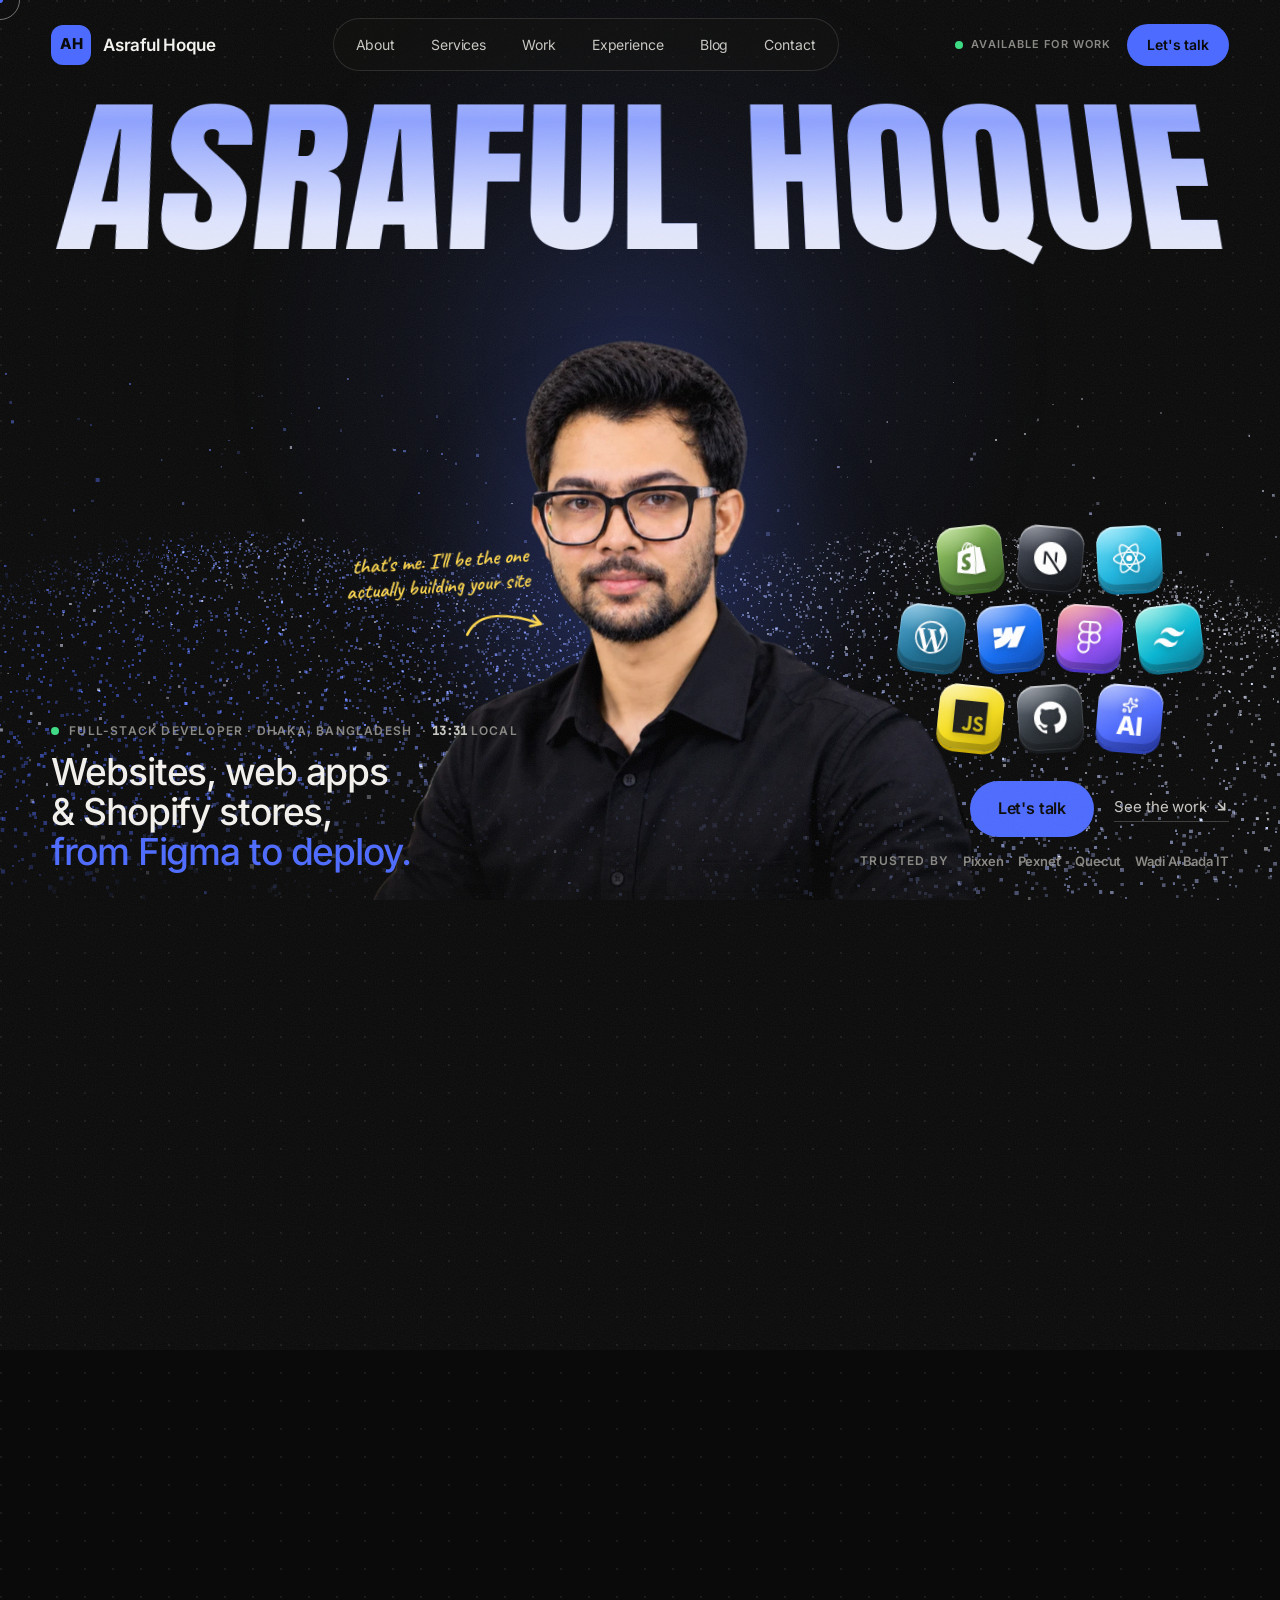
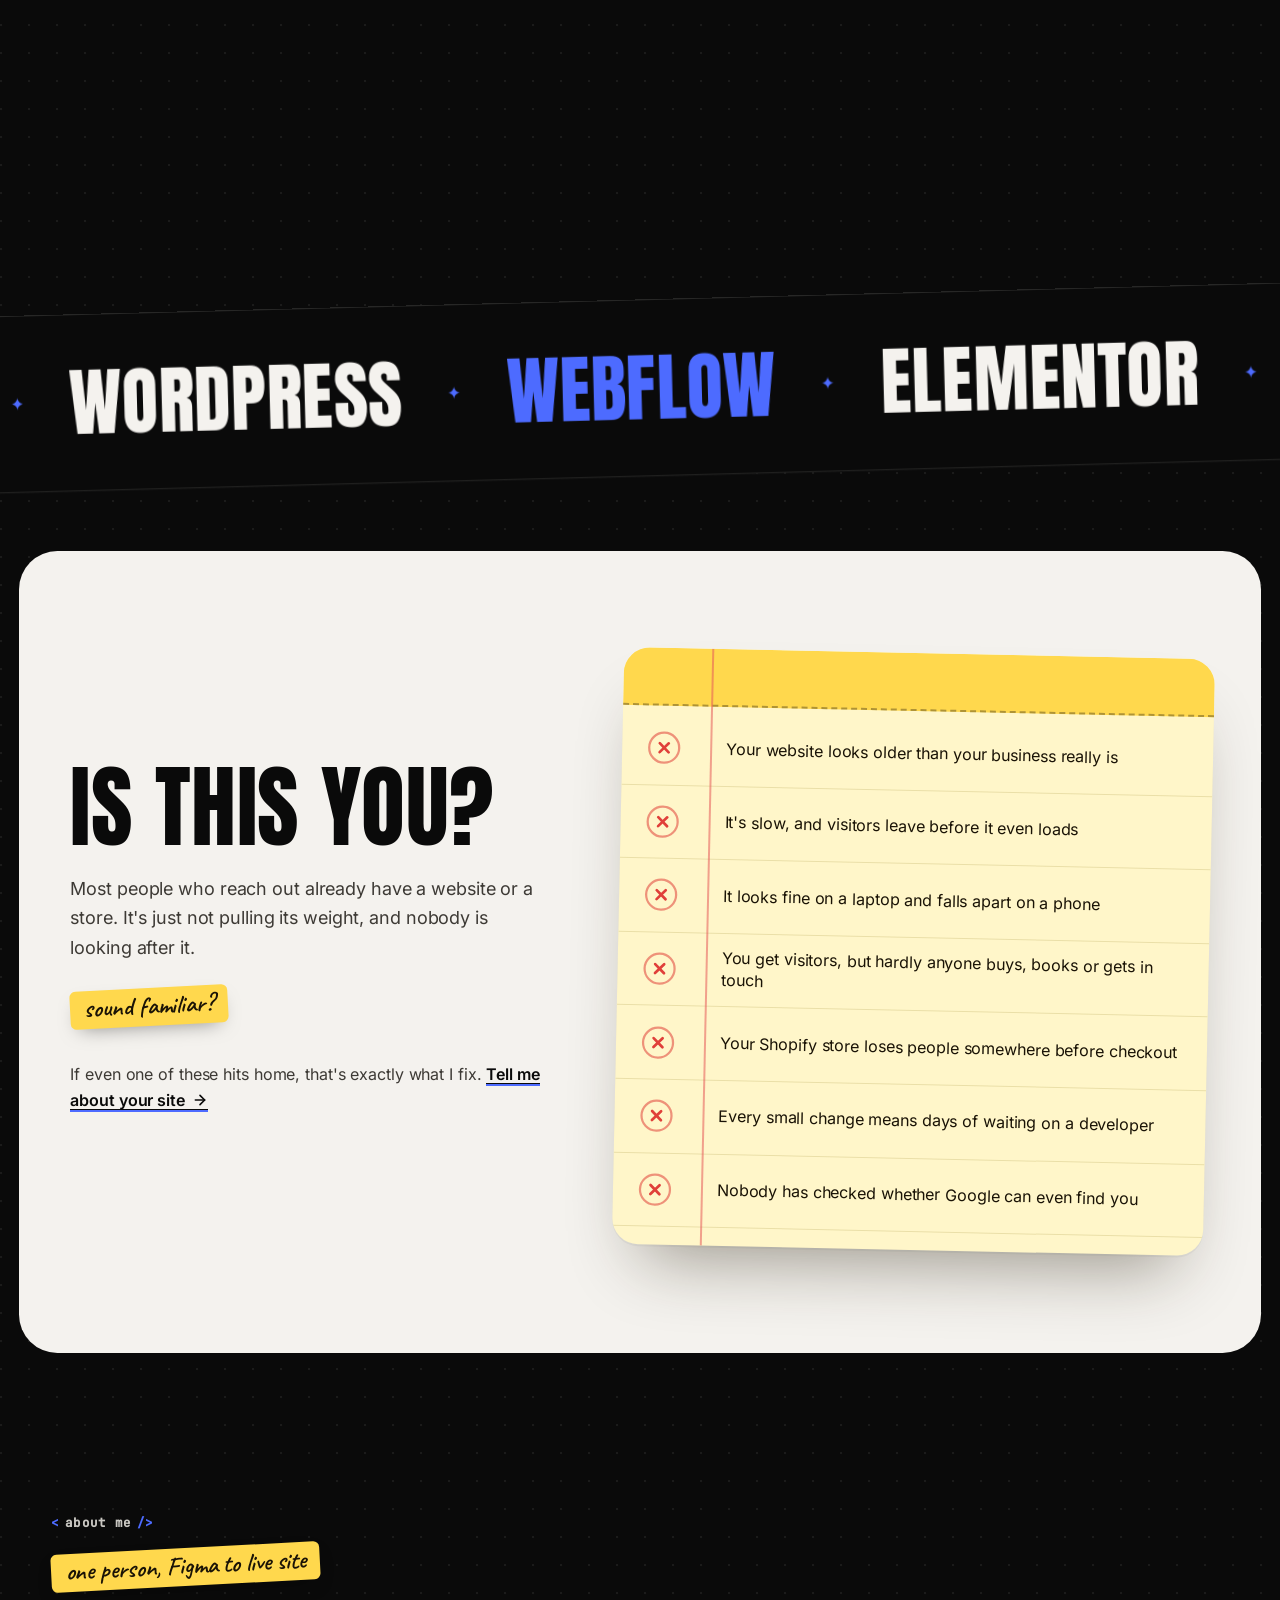
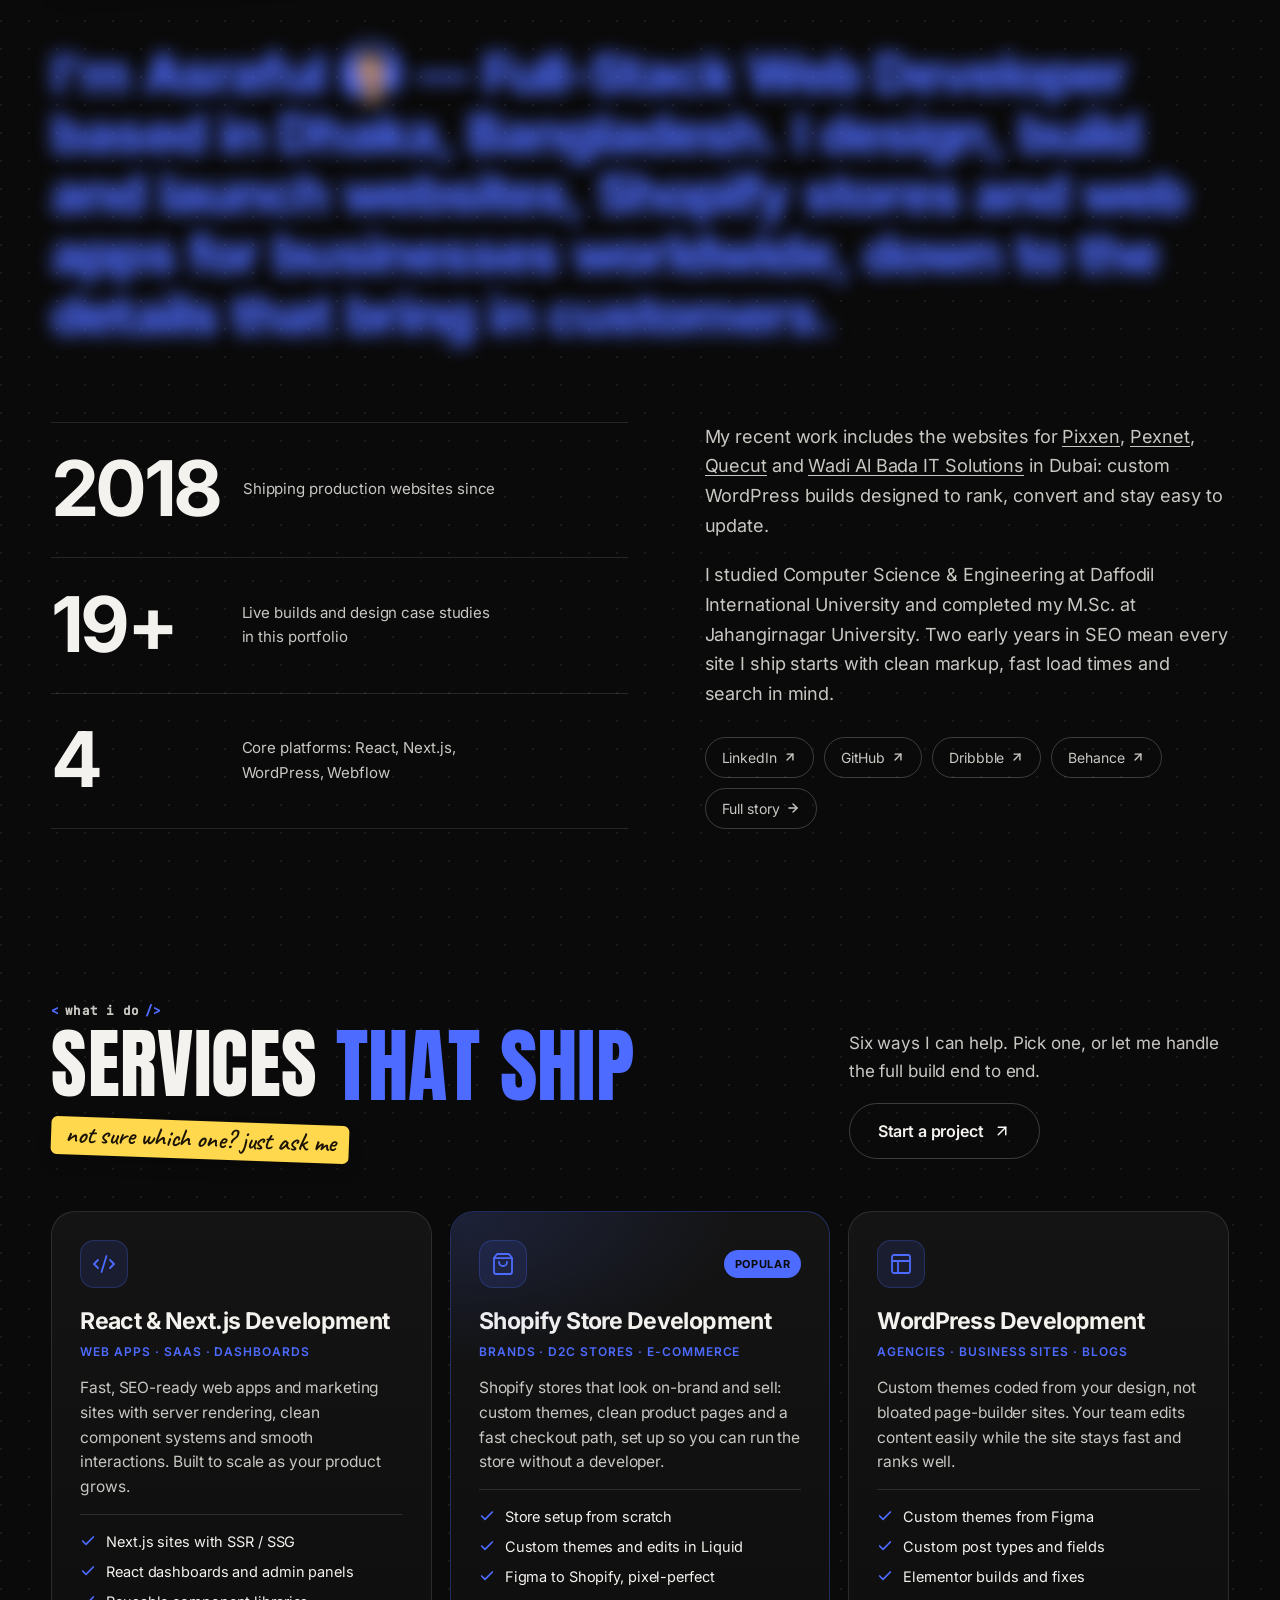
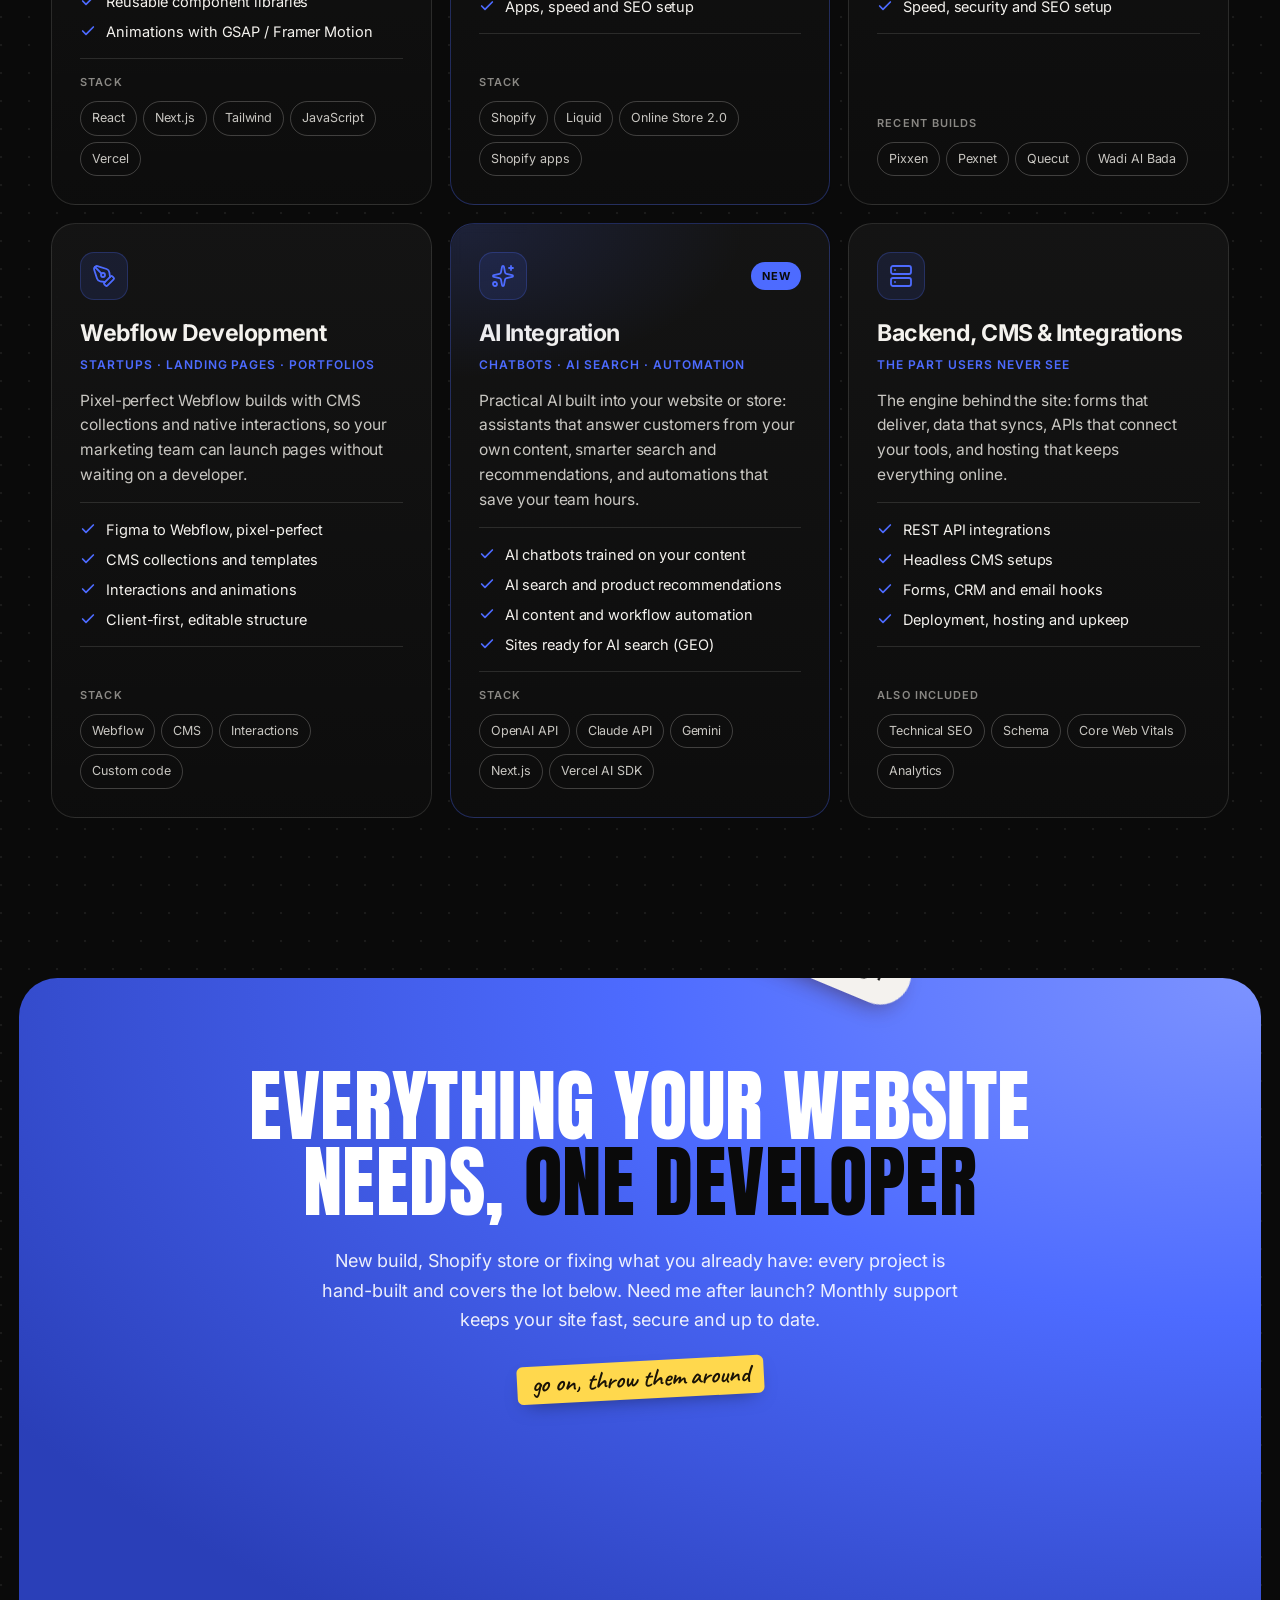
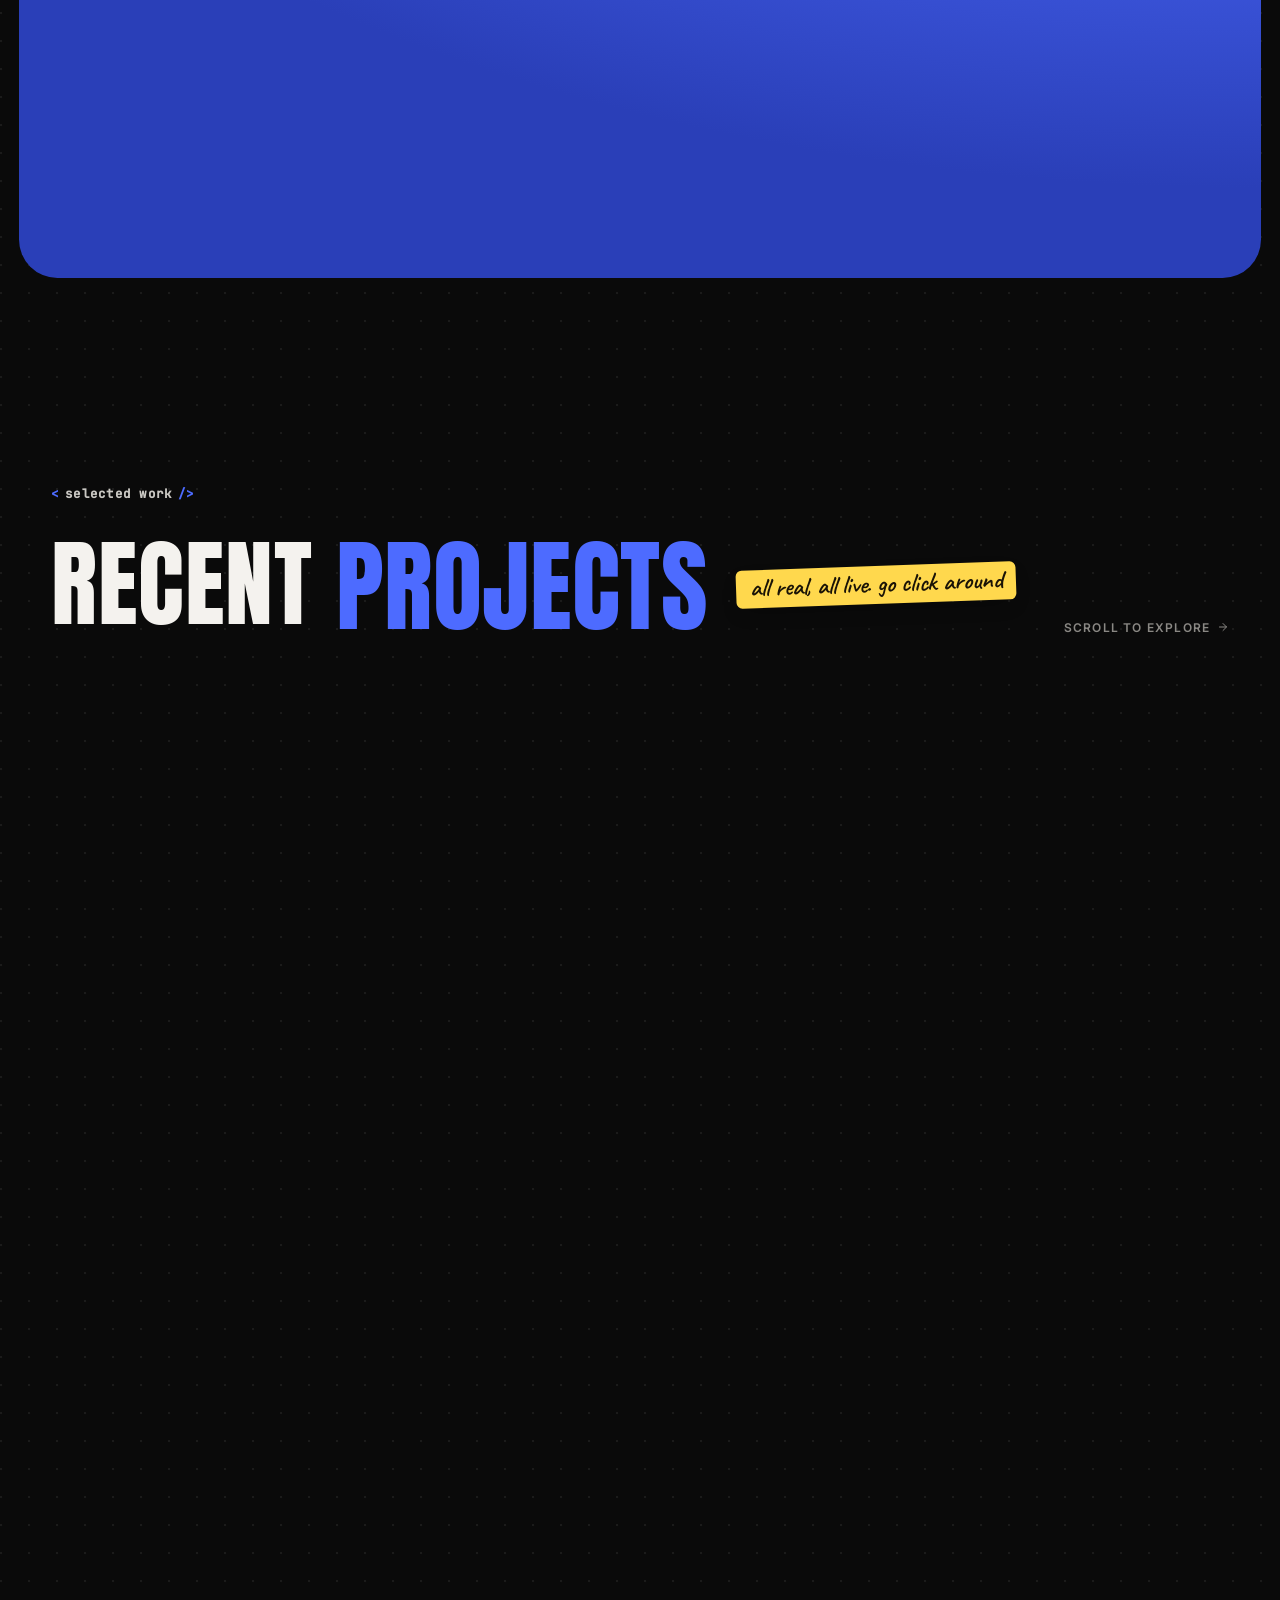
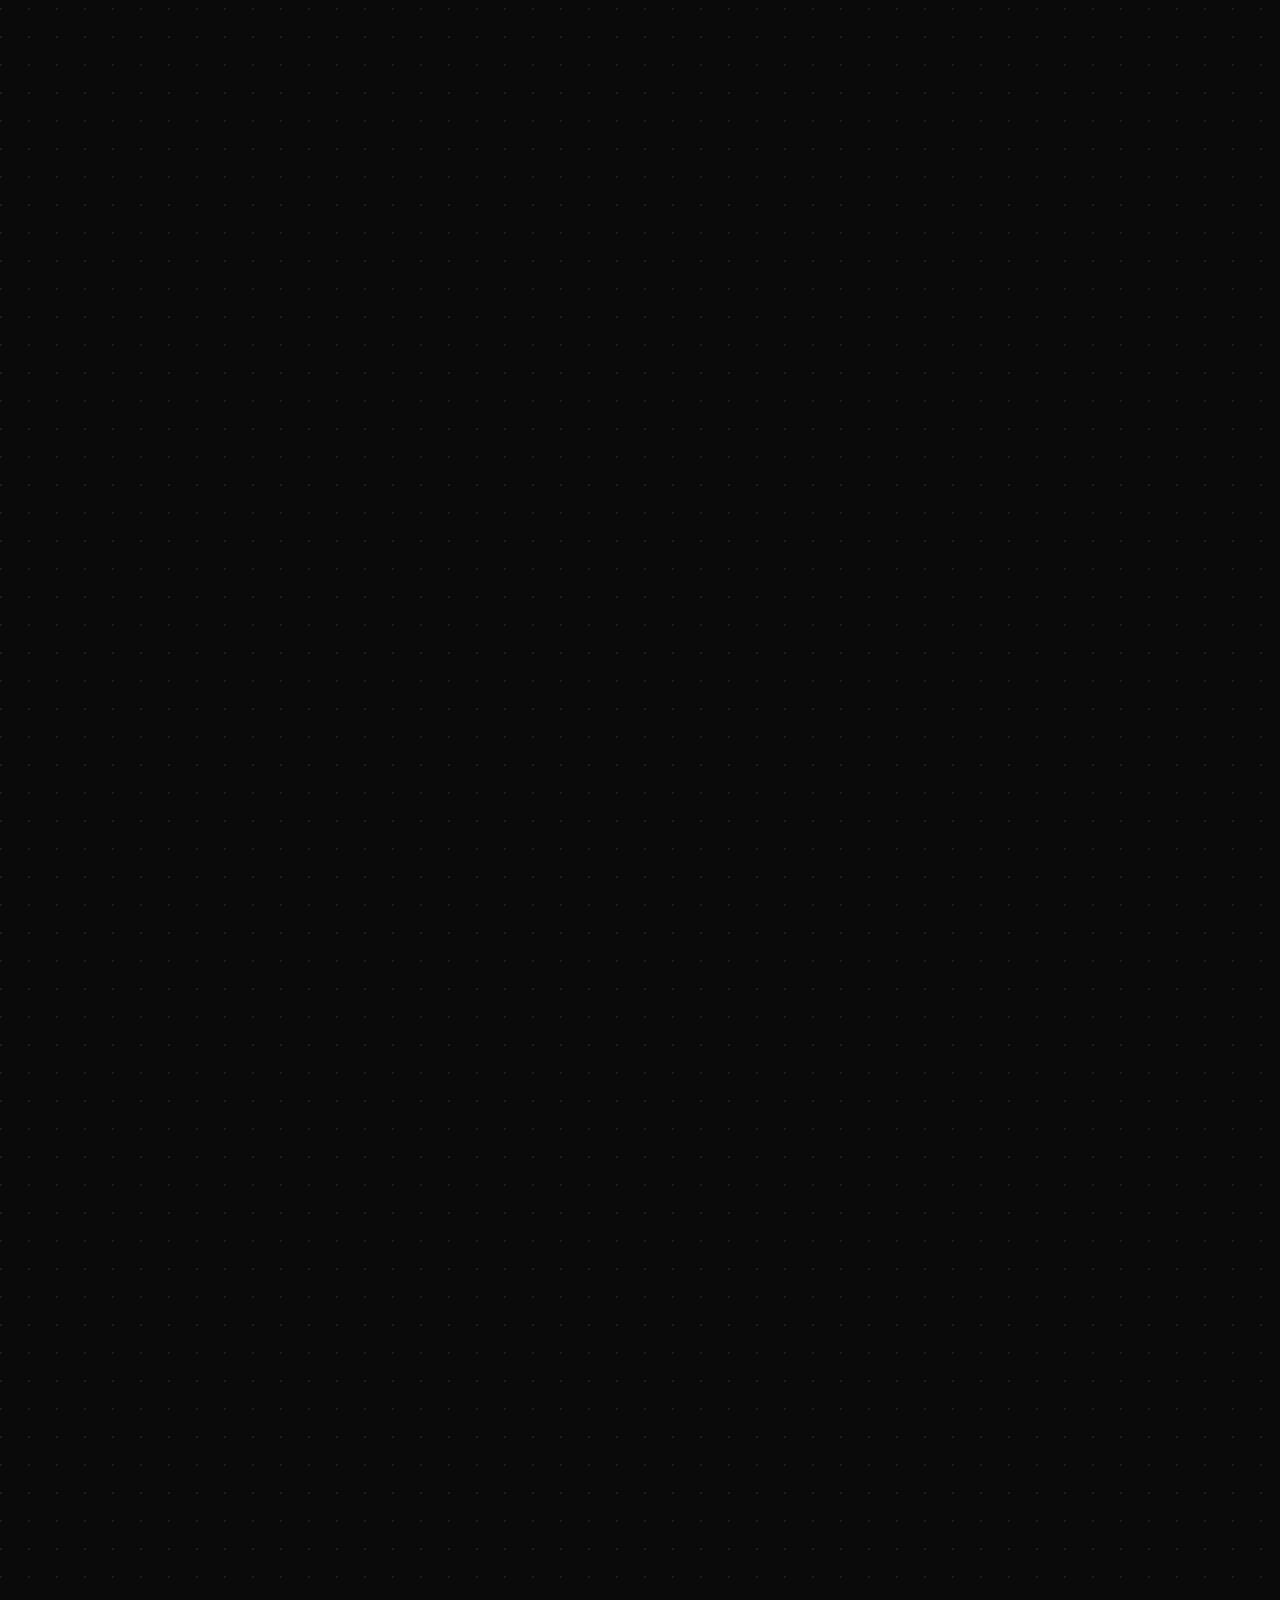
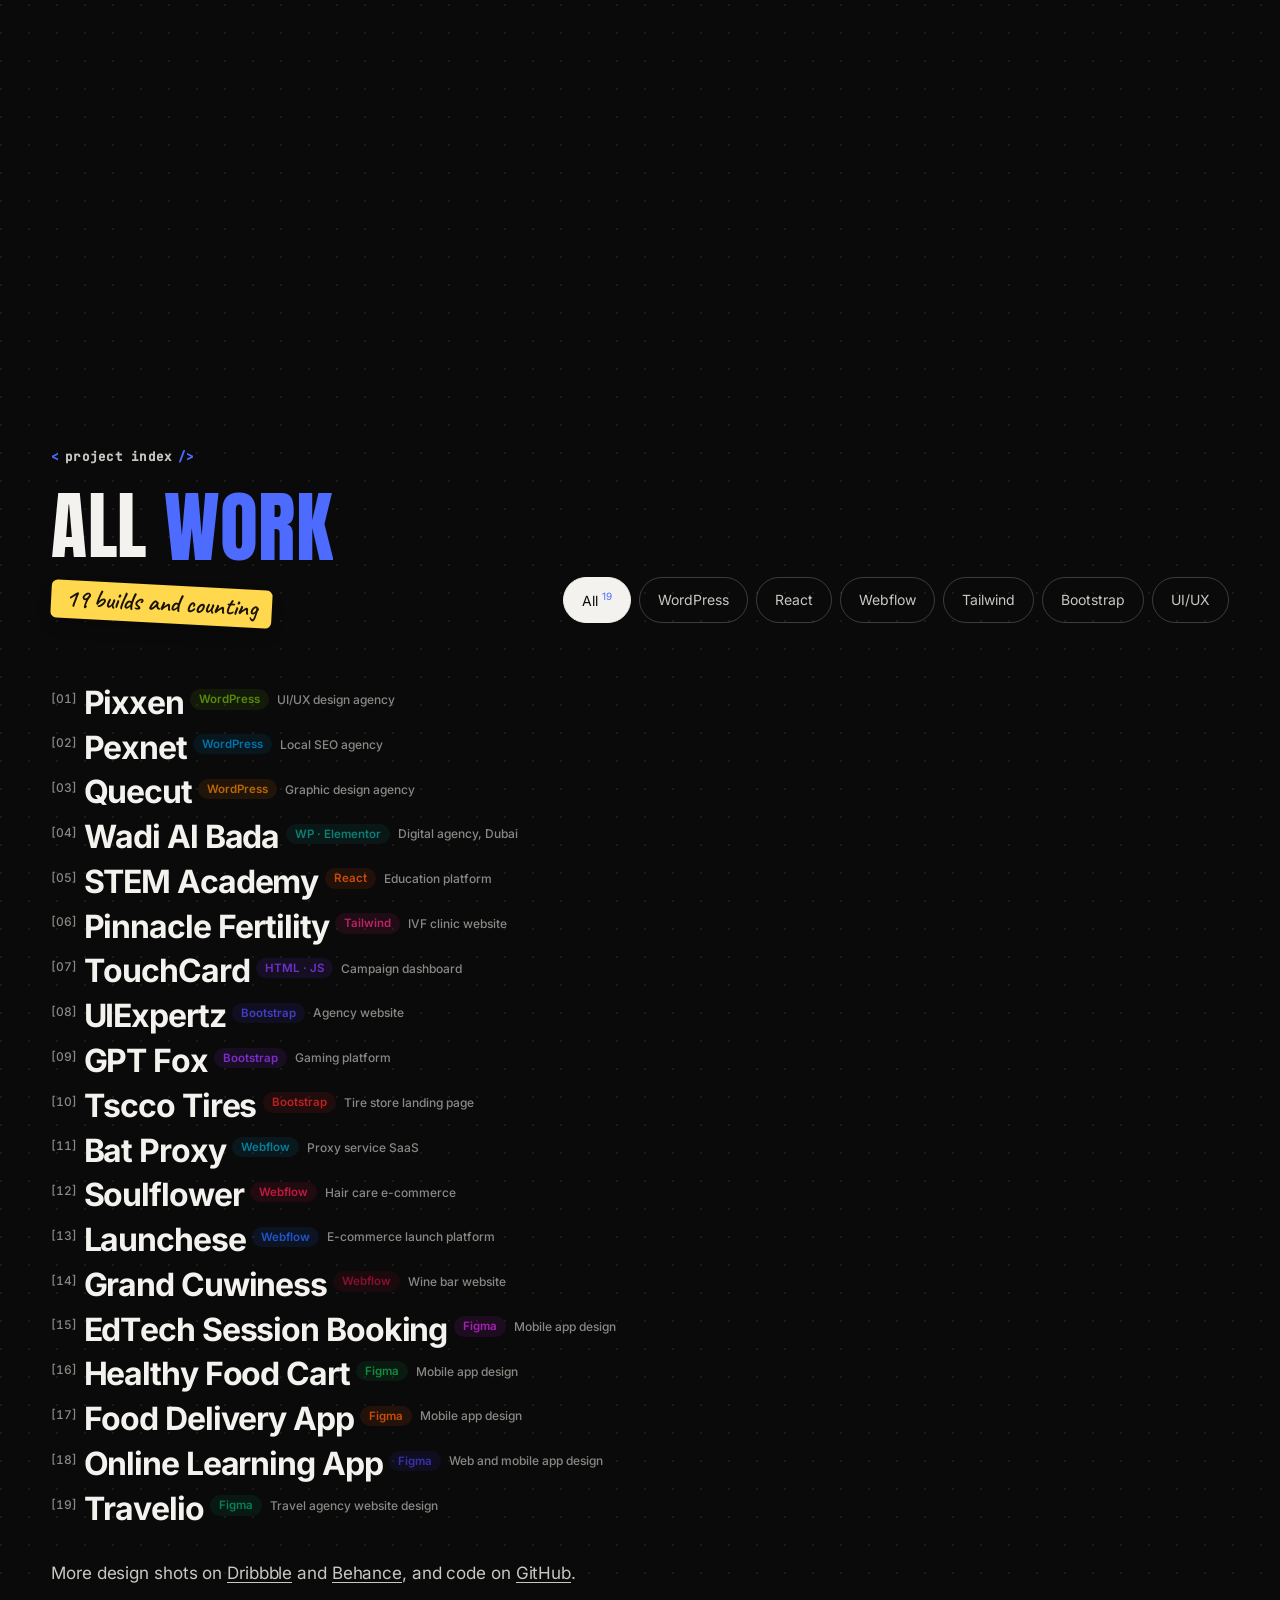
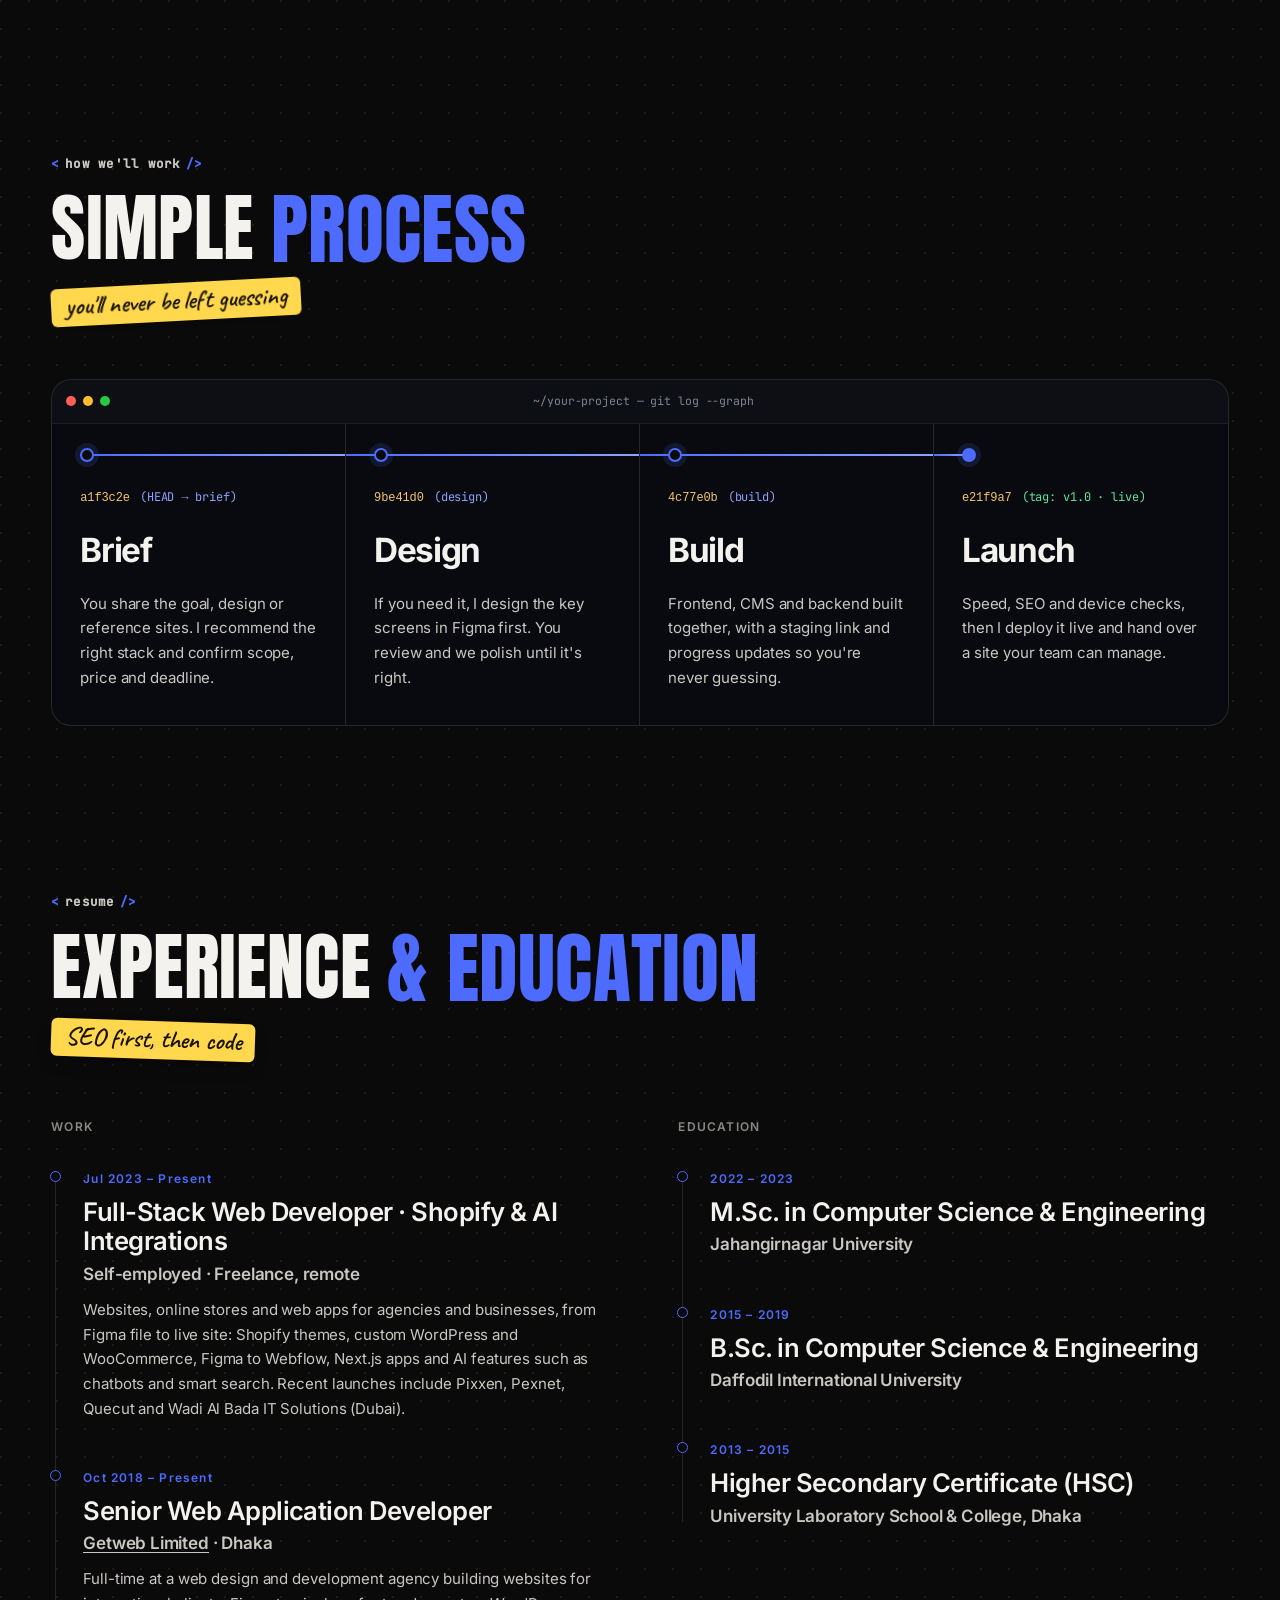
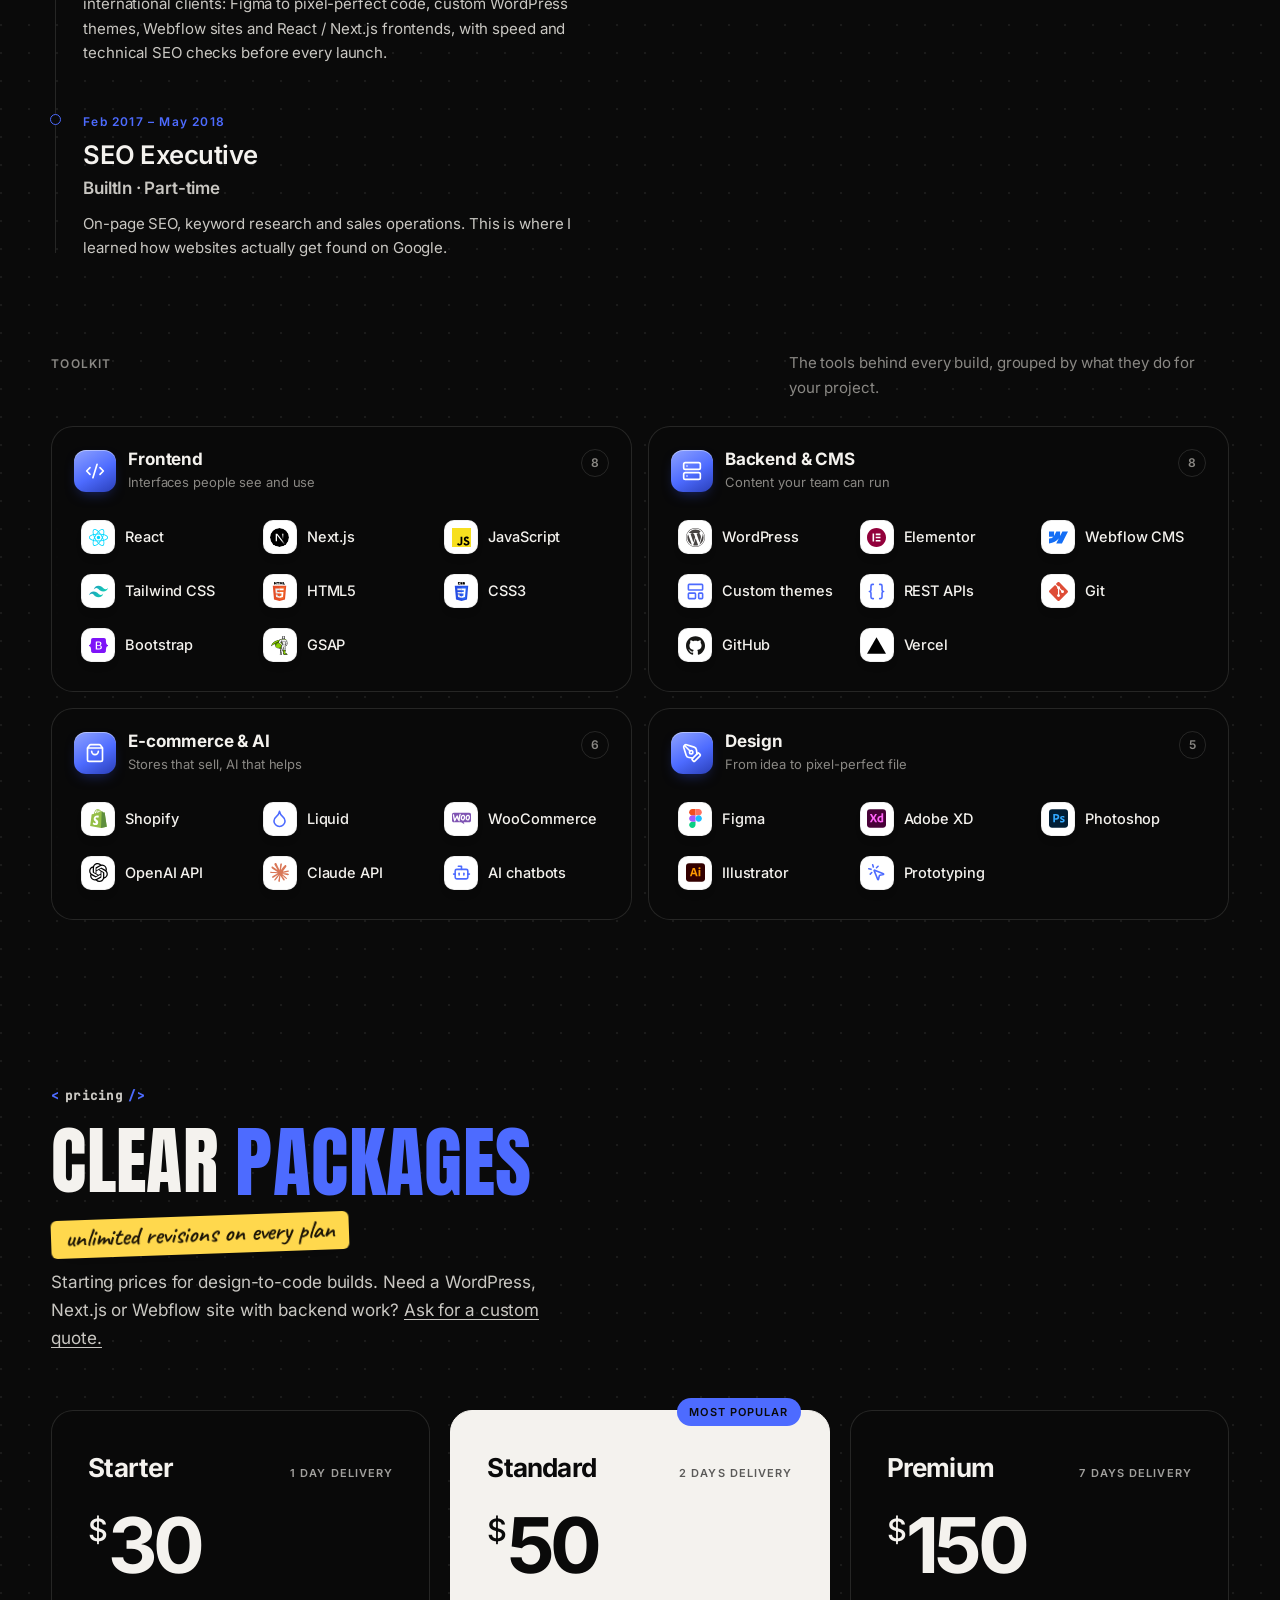
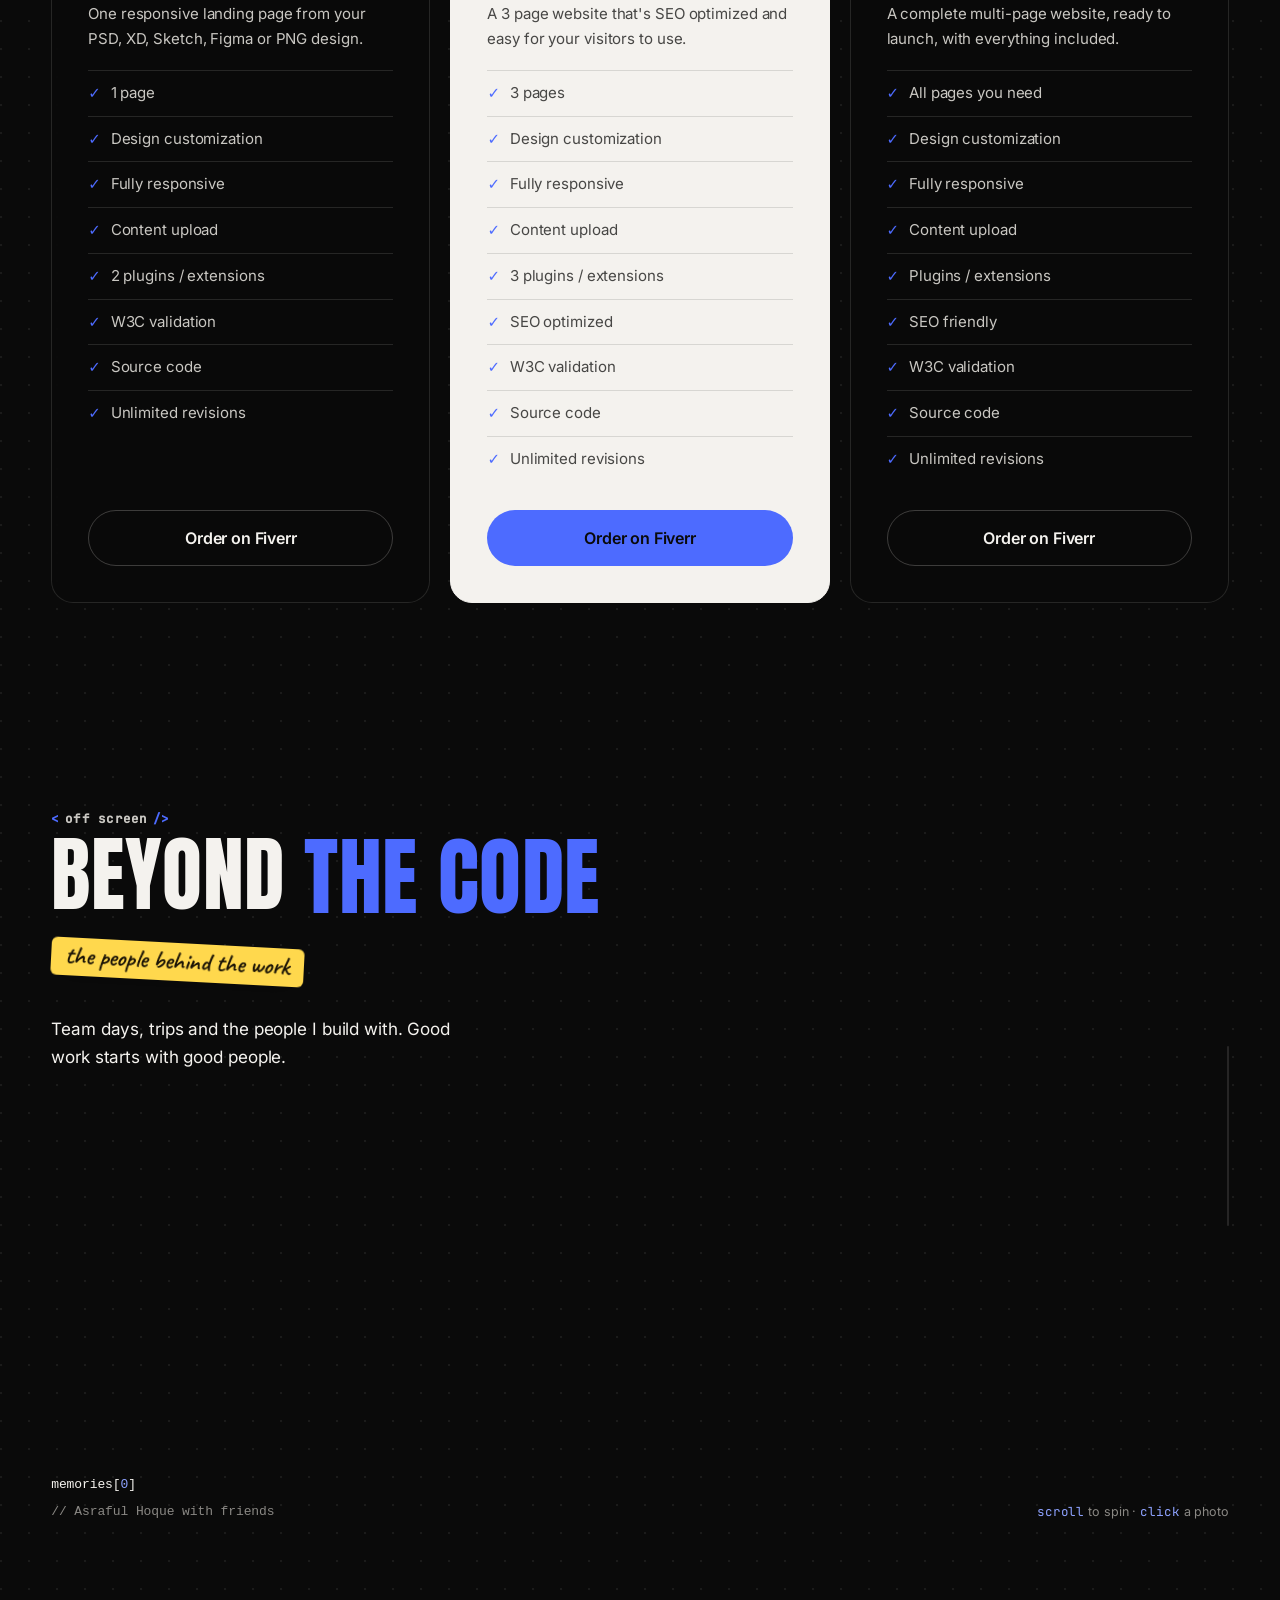
==== commit 59d4ef69: "Hero name: fixed lean from the start, gentle lift with a real shadow - The lean is set from the firs" ====
--- a/index.html
+++ b/index.html
@@ -46,7 +46,7 @@
   <link rel="preload" href="assets/fonts/jetbrains-mono-500.woff2" as="font" type="font/woff2" crossorigin>
 
   <link rel="preload" as="image" href="assets/images/asraful-cutout.webp" fetchpriority="high">
-  <link rel="stylesheet" href="assets/css/main.css?v=20261127e">
+  <link rel="stylesheet" href="assets/css/main.css?v=20261127f">
   <script>(function(d){d.classList.add('js');try{if(window.WebGLRenderingContext&&matchMedia('(min-width: 901px)').matches&&!matchMedia('(prefers-reduced-motion: reduce)').matches)d.classList.add('gl3d');}catch(e){}})(document.documentElement);</script>
 
   <!-- Structured data -->
@@ -850,9 +850,9 @@
   <script src="assets/js/vendor/ScrollTrigger.min.js" defer></script>
   <script src="assets/js/vendor/lenis.min.js" defer></script>
   <script src="assets/js/vendor/matter.min.js" defer></script>
-  <script src="assets/js/main.js?v=20261127e" defer></script>
-  <script src="assets/js/footer-name.js?v=20261127e" defer></script>
-  <script src="assets/js/toss.js?v=20261127e" defer></script>
-  <script src="assets/js/scene.min.js?v=20261127e" defer></script>
+  <script src="assets/js/main.js?v=20261127f" defer></script>
+  <script src="assets/js/footer-name.js?v=20261127f" defer></script>
+  <script src="assets/js/toss.js?v=20261127f" defer></script>
+  <script src="assets/js/scene.min.js?v=20261127f" defer></script>
 </body>
 </html>
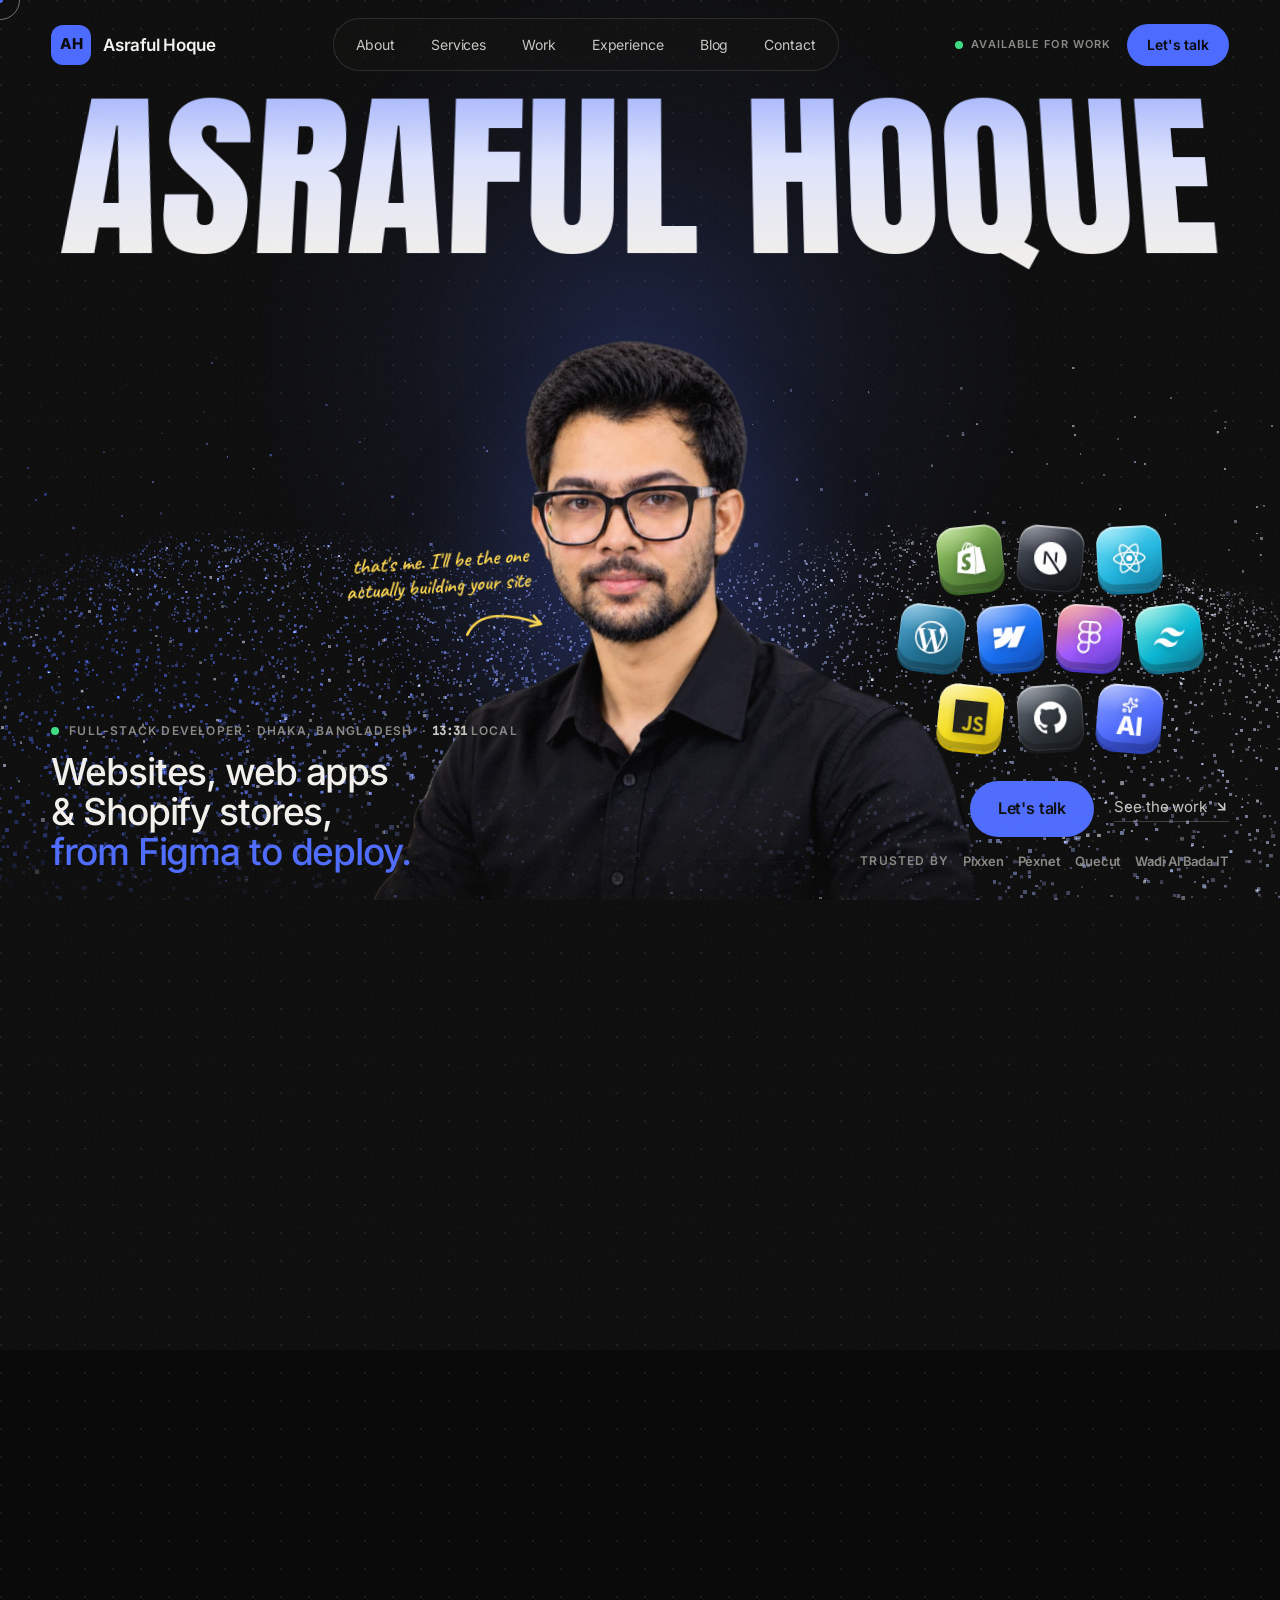
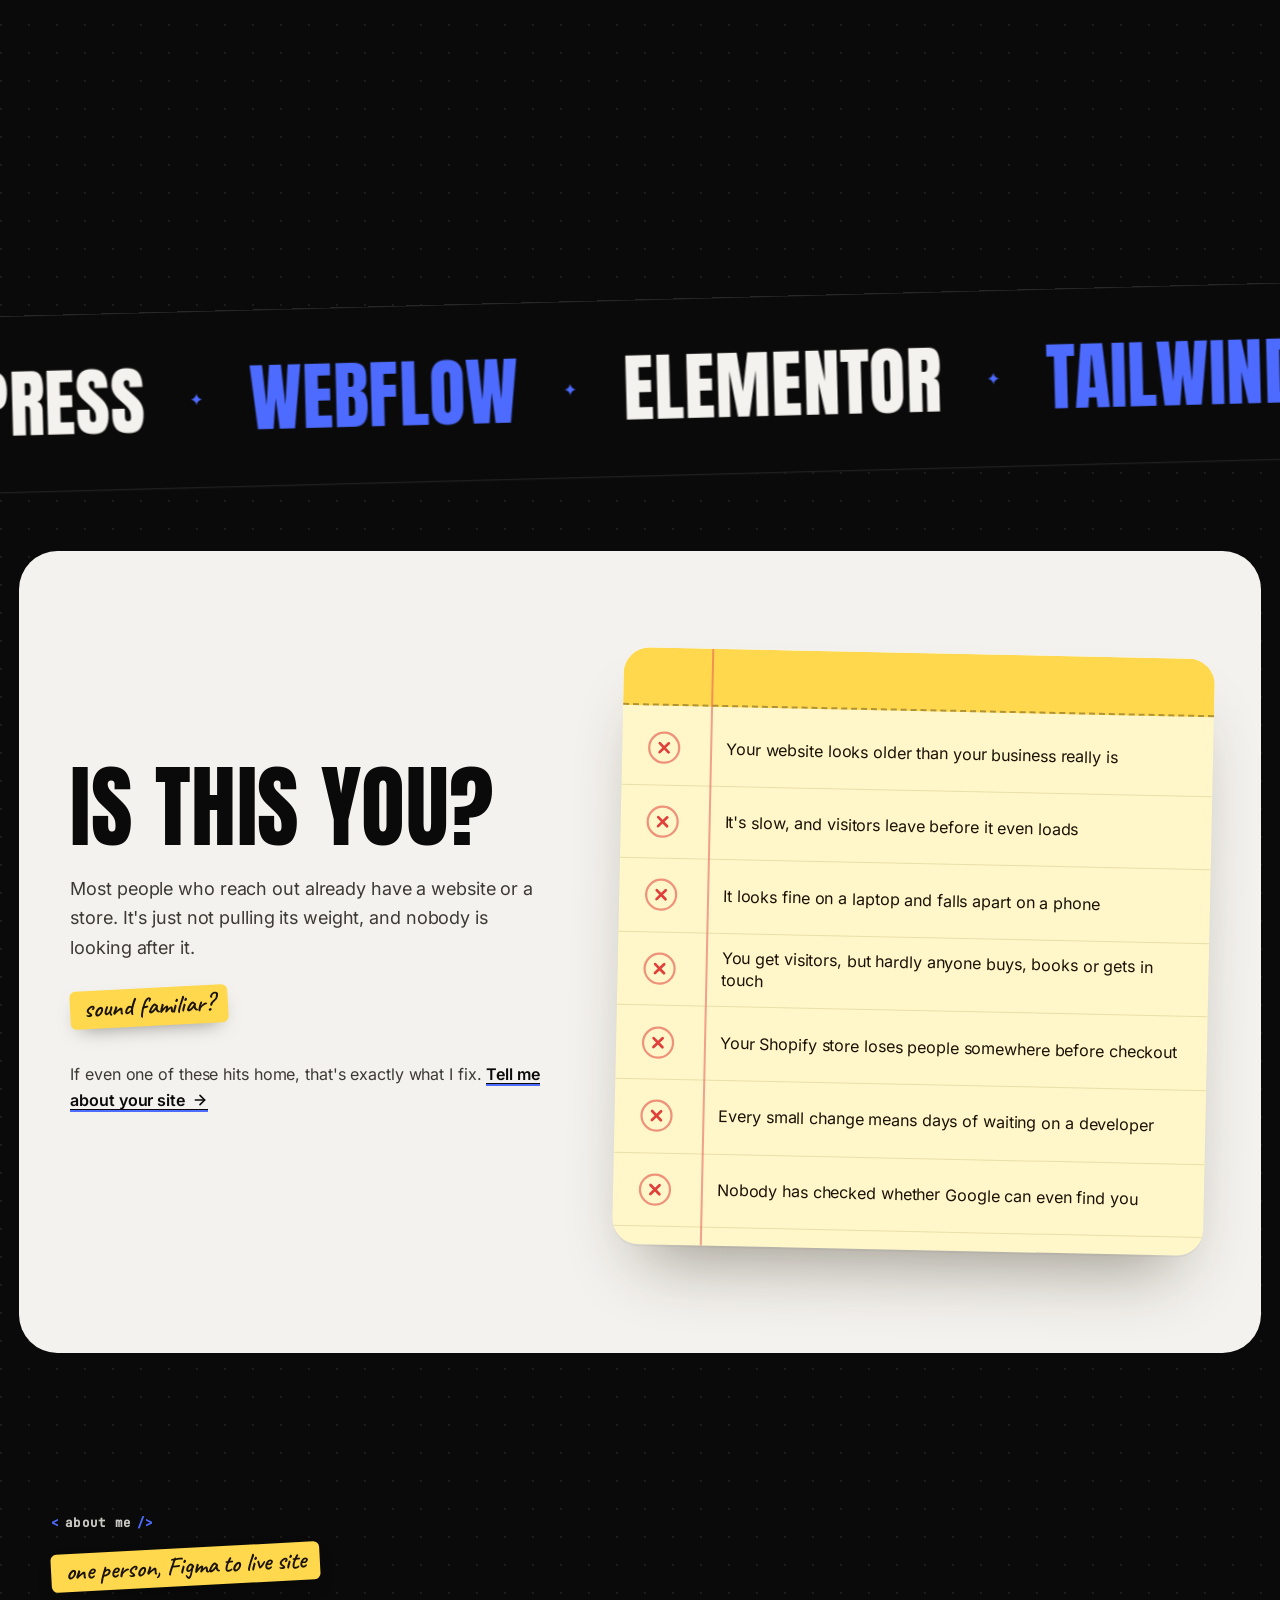
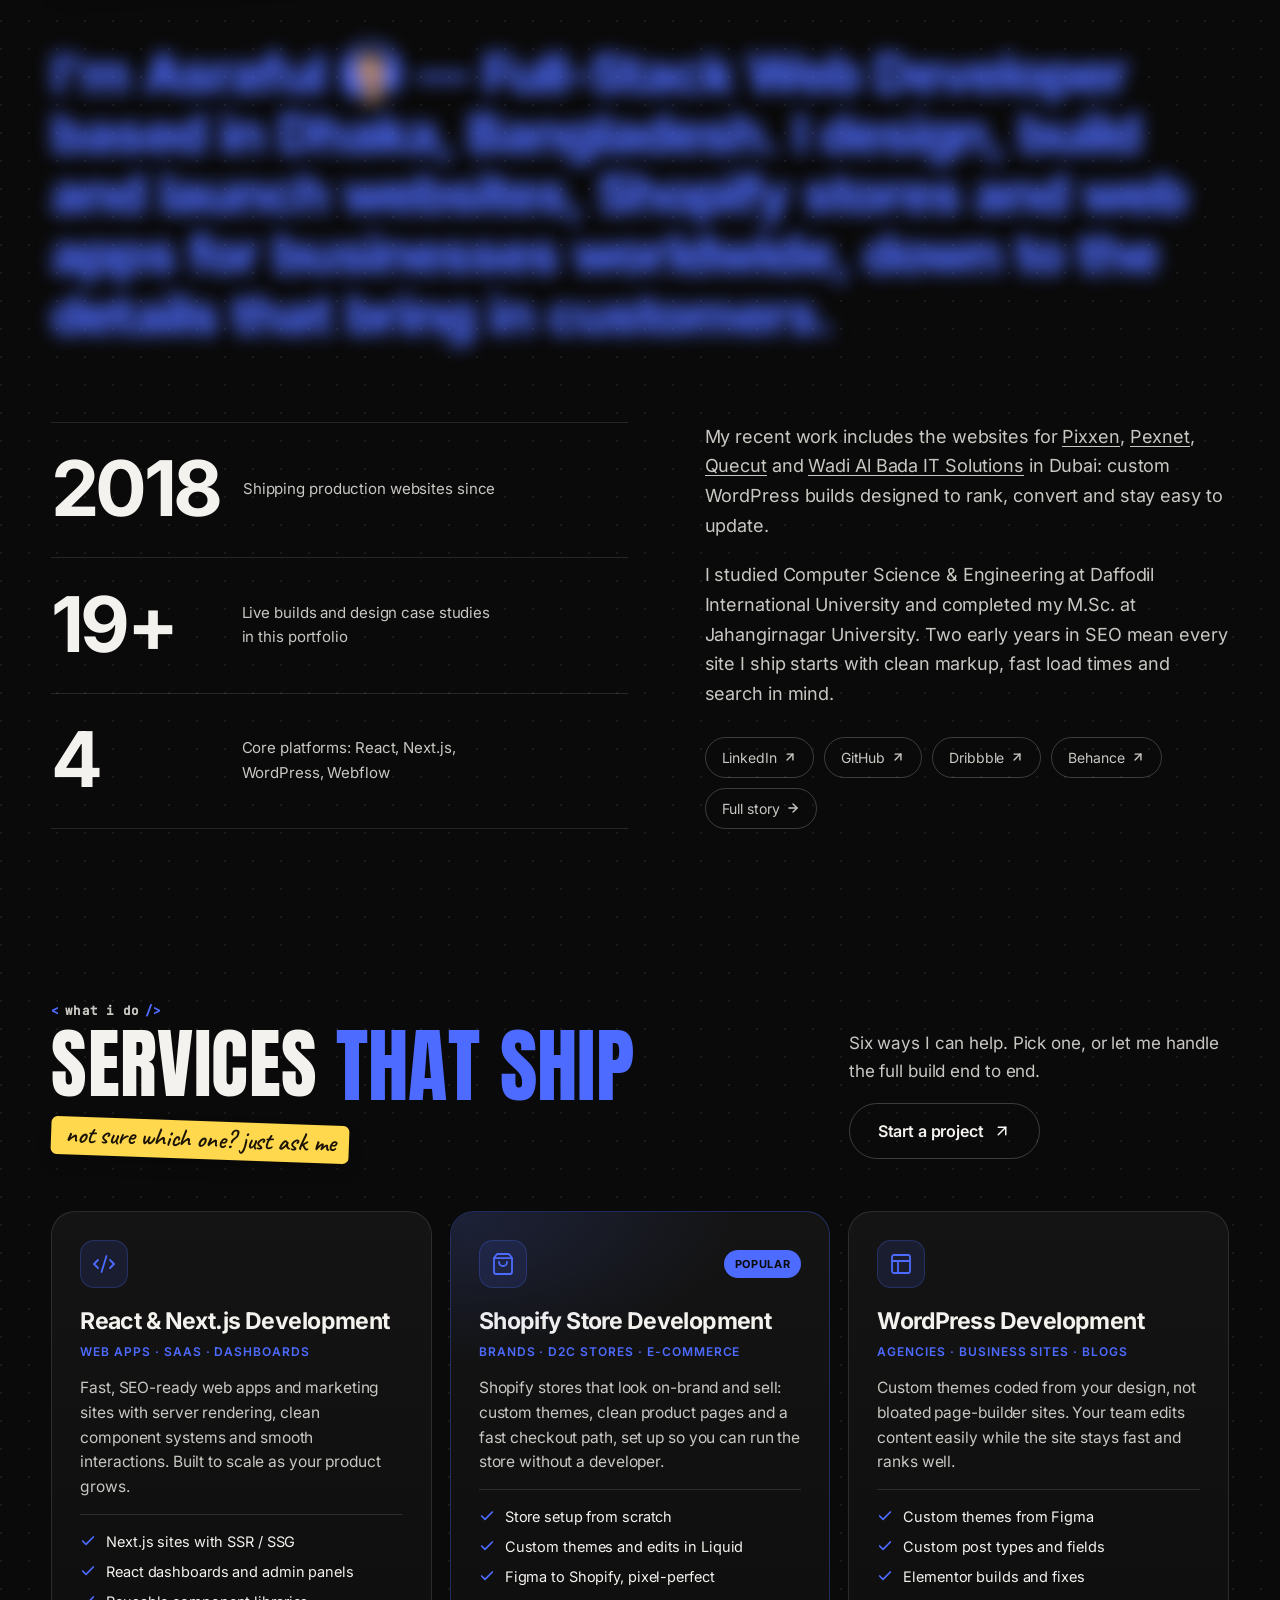
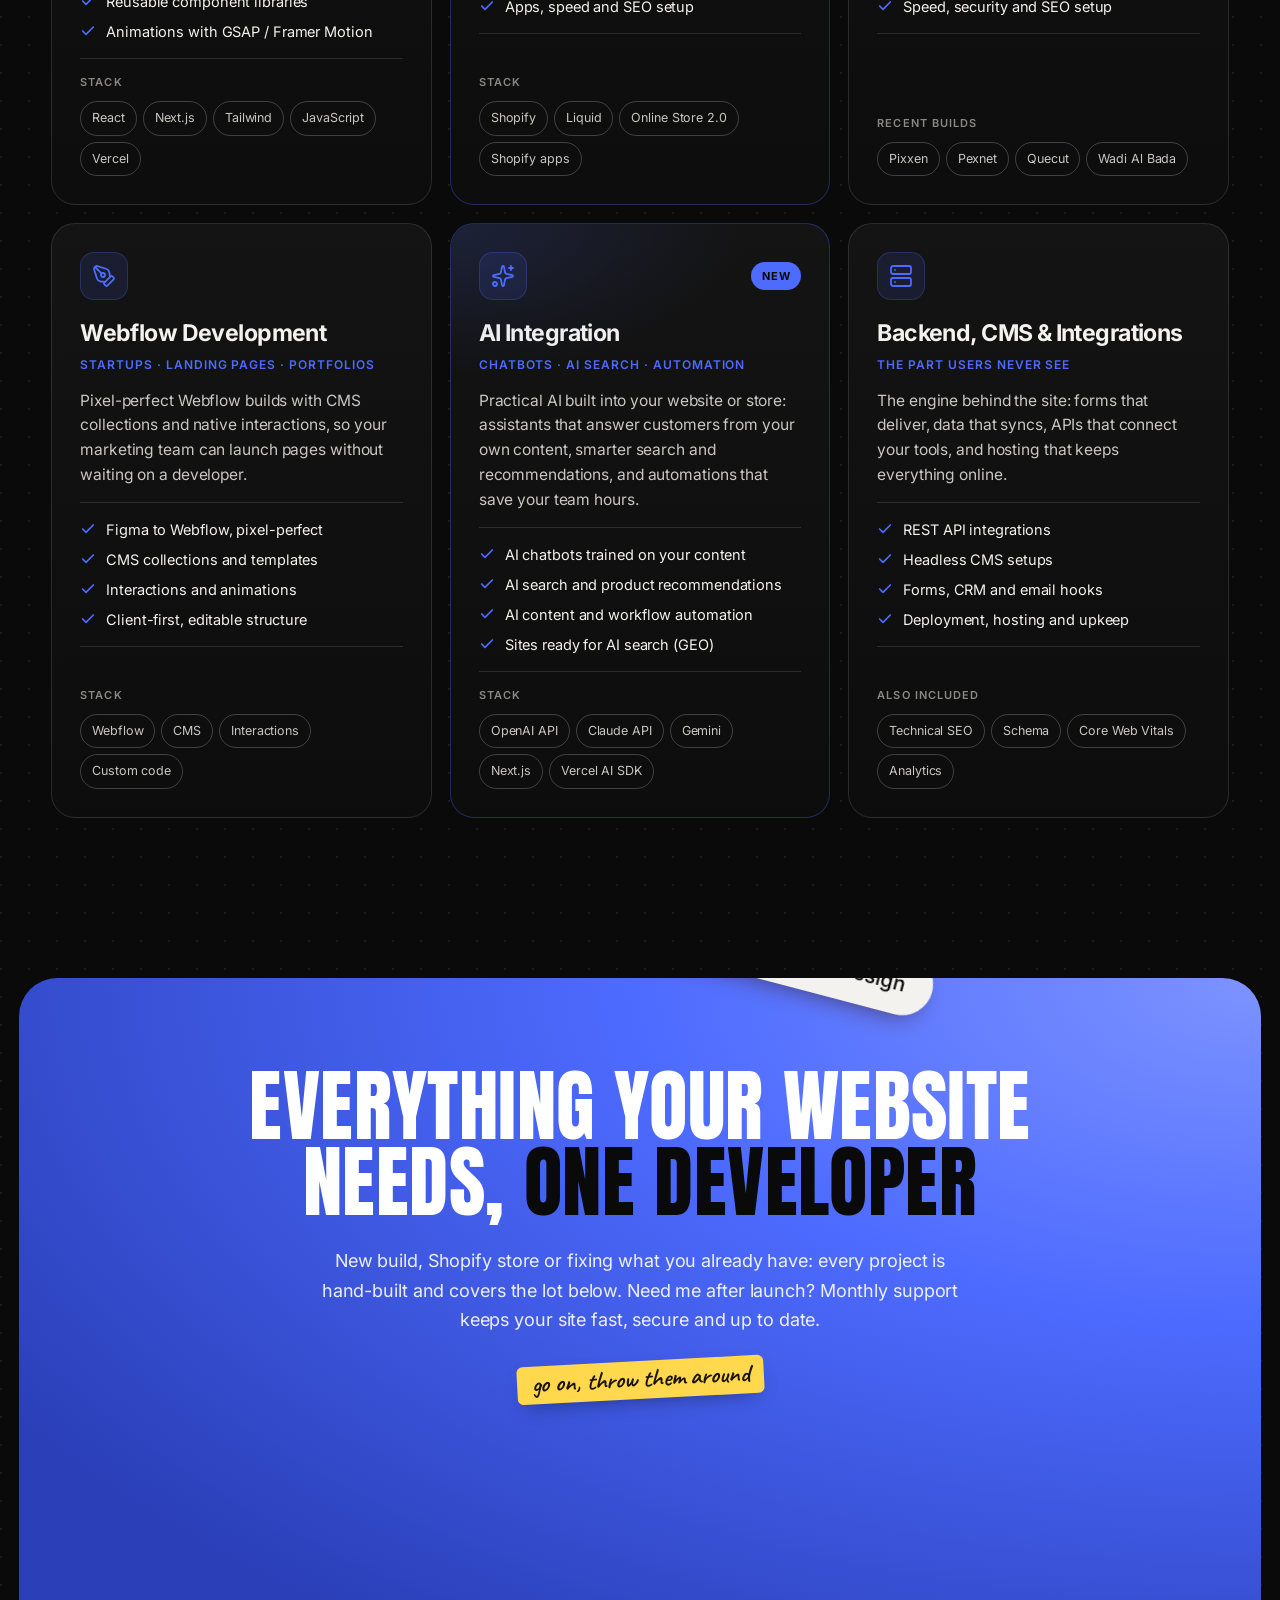
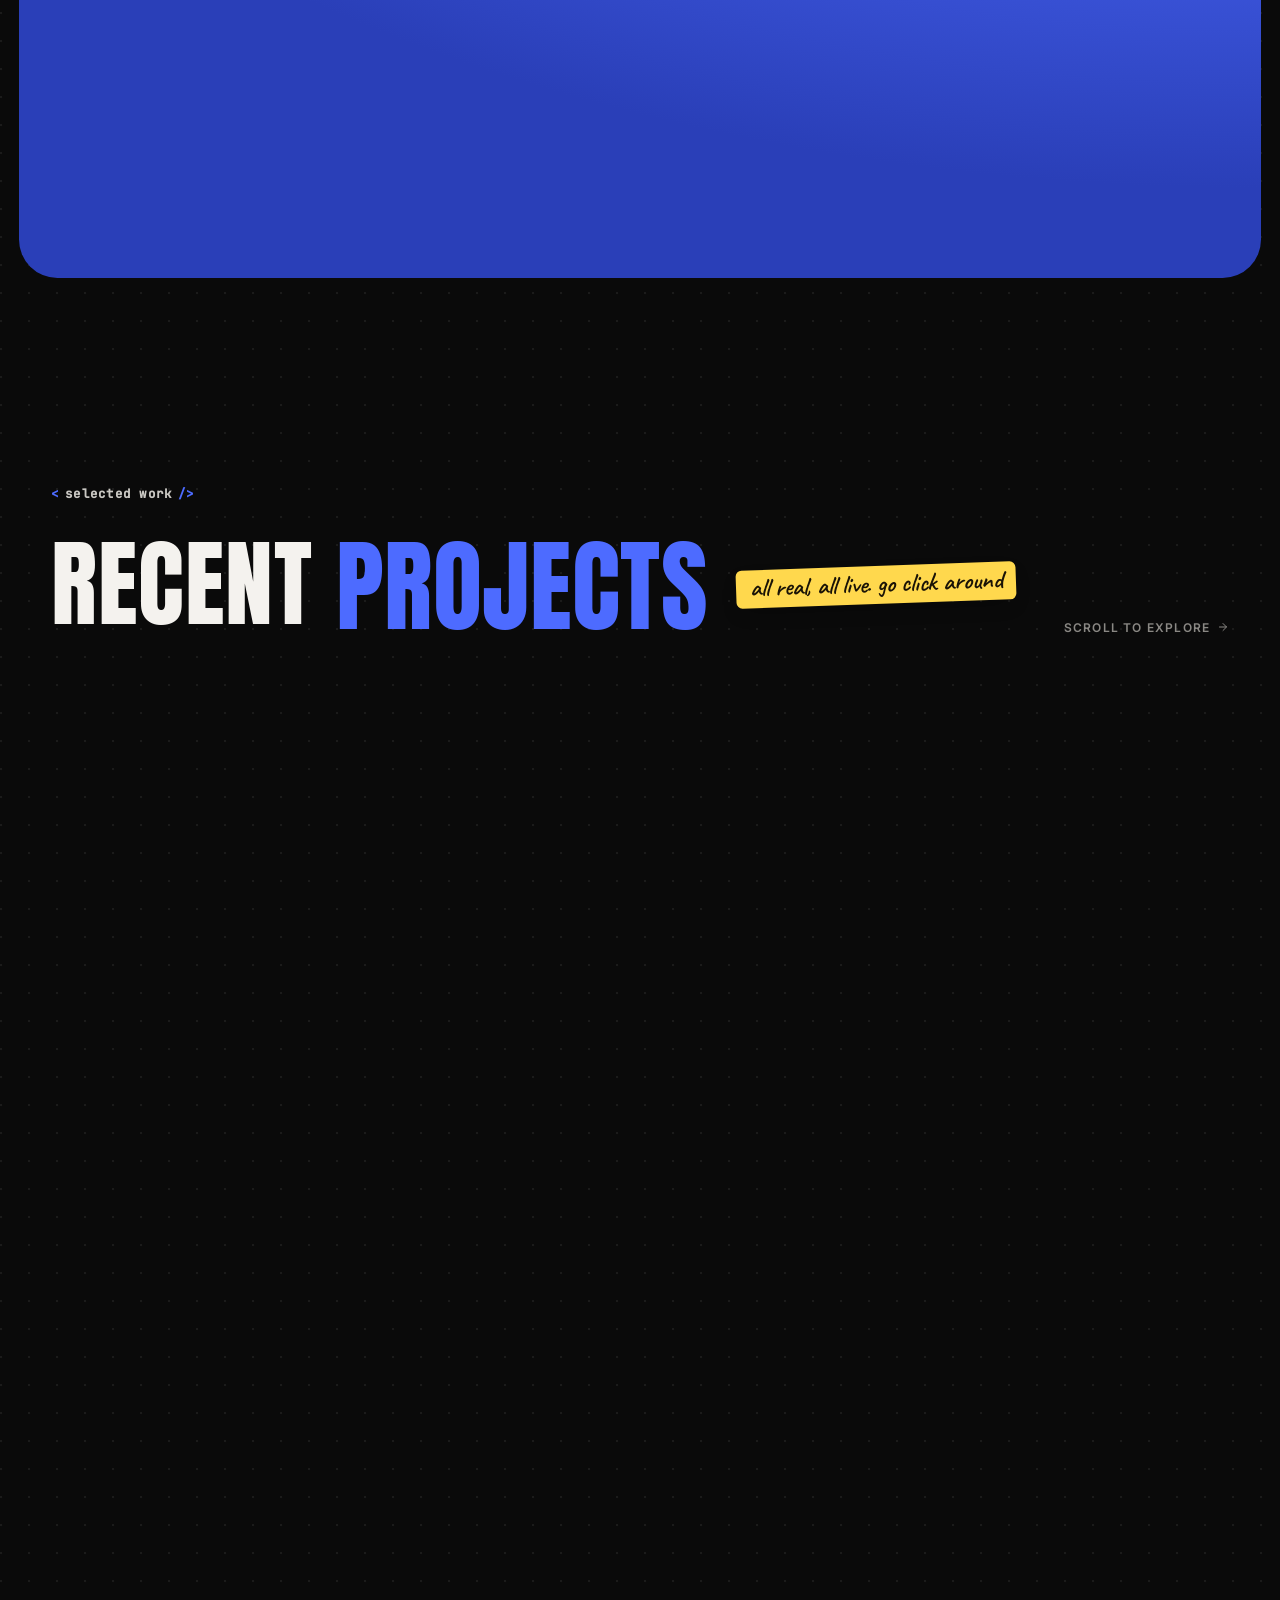
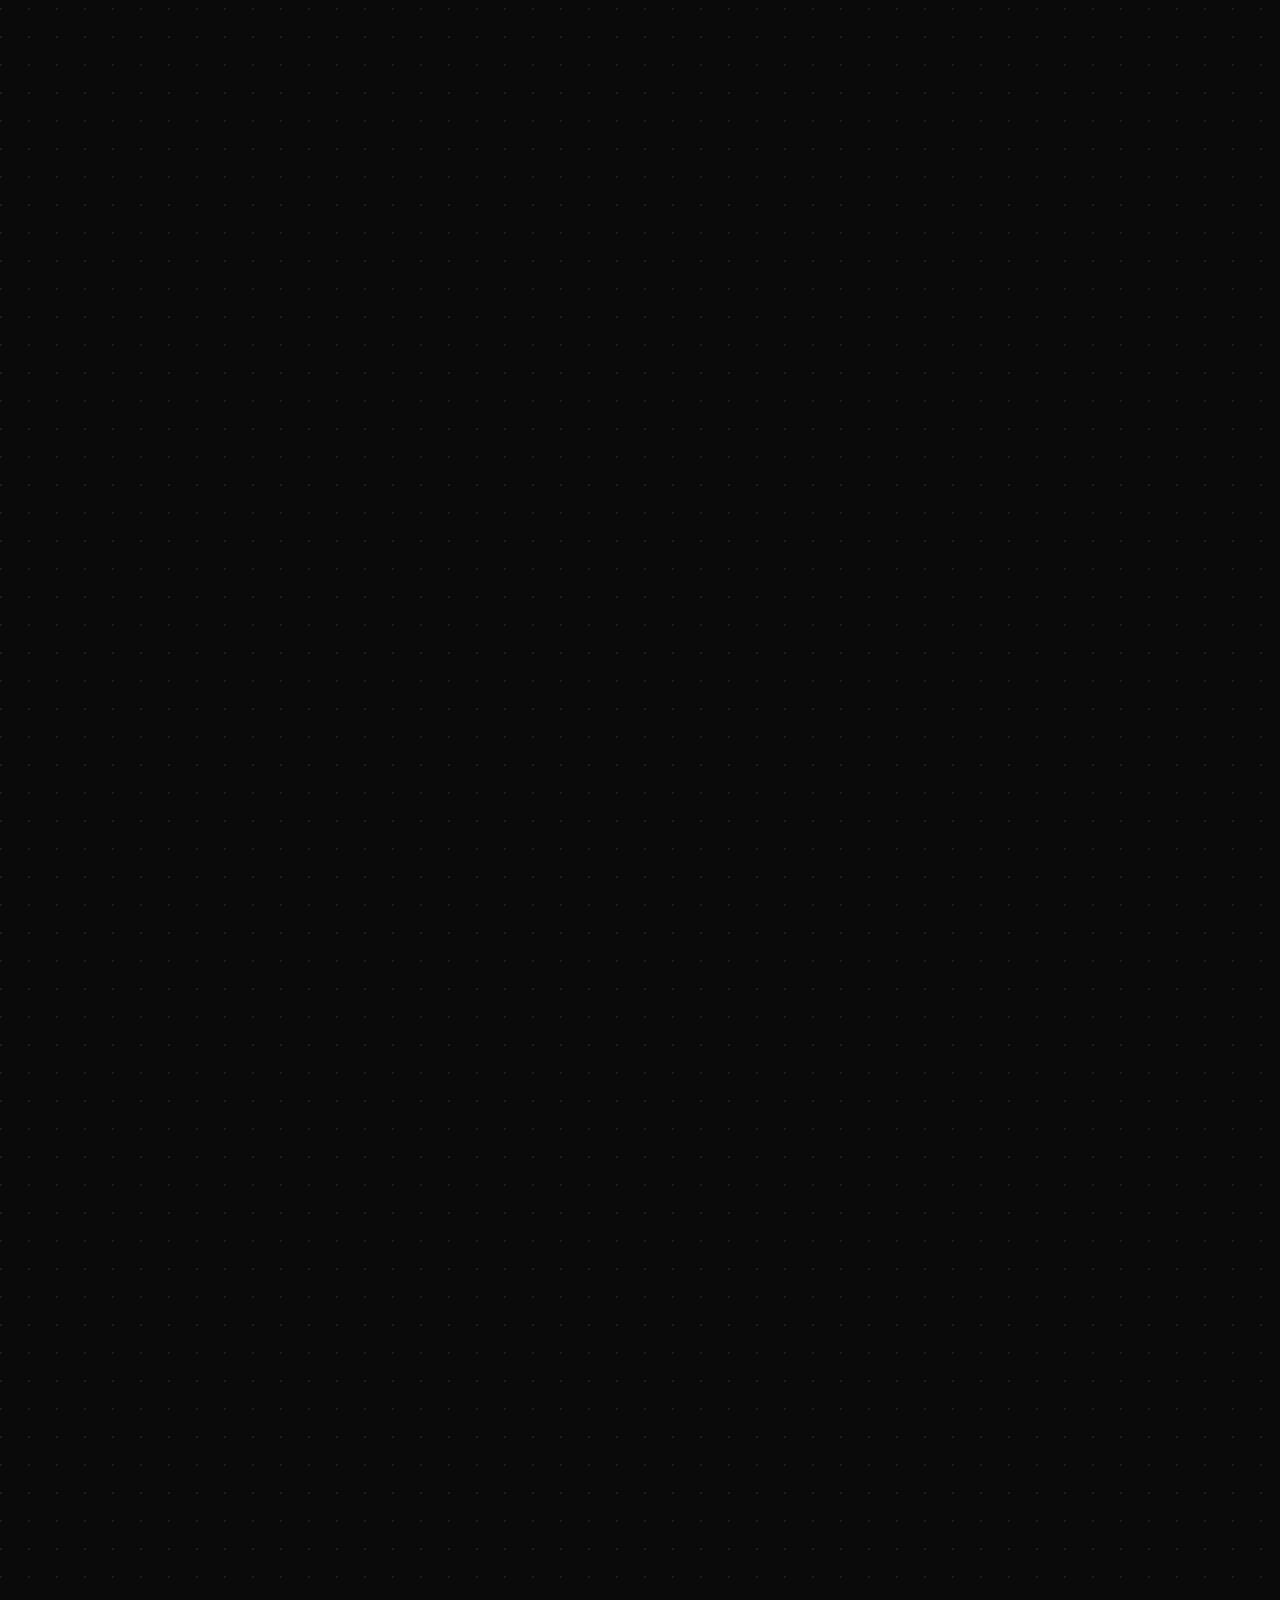
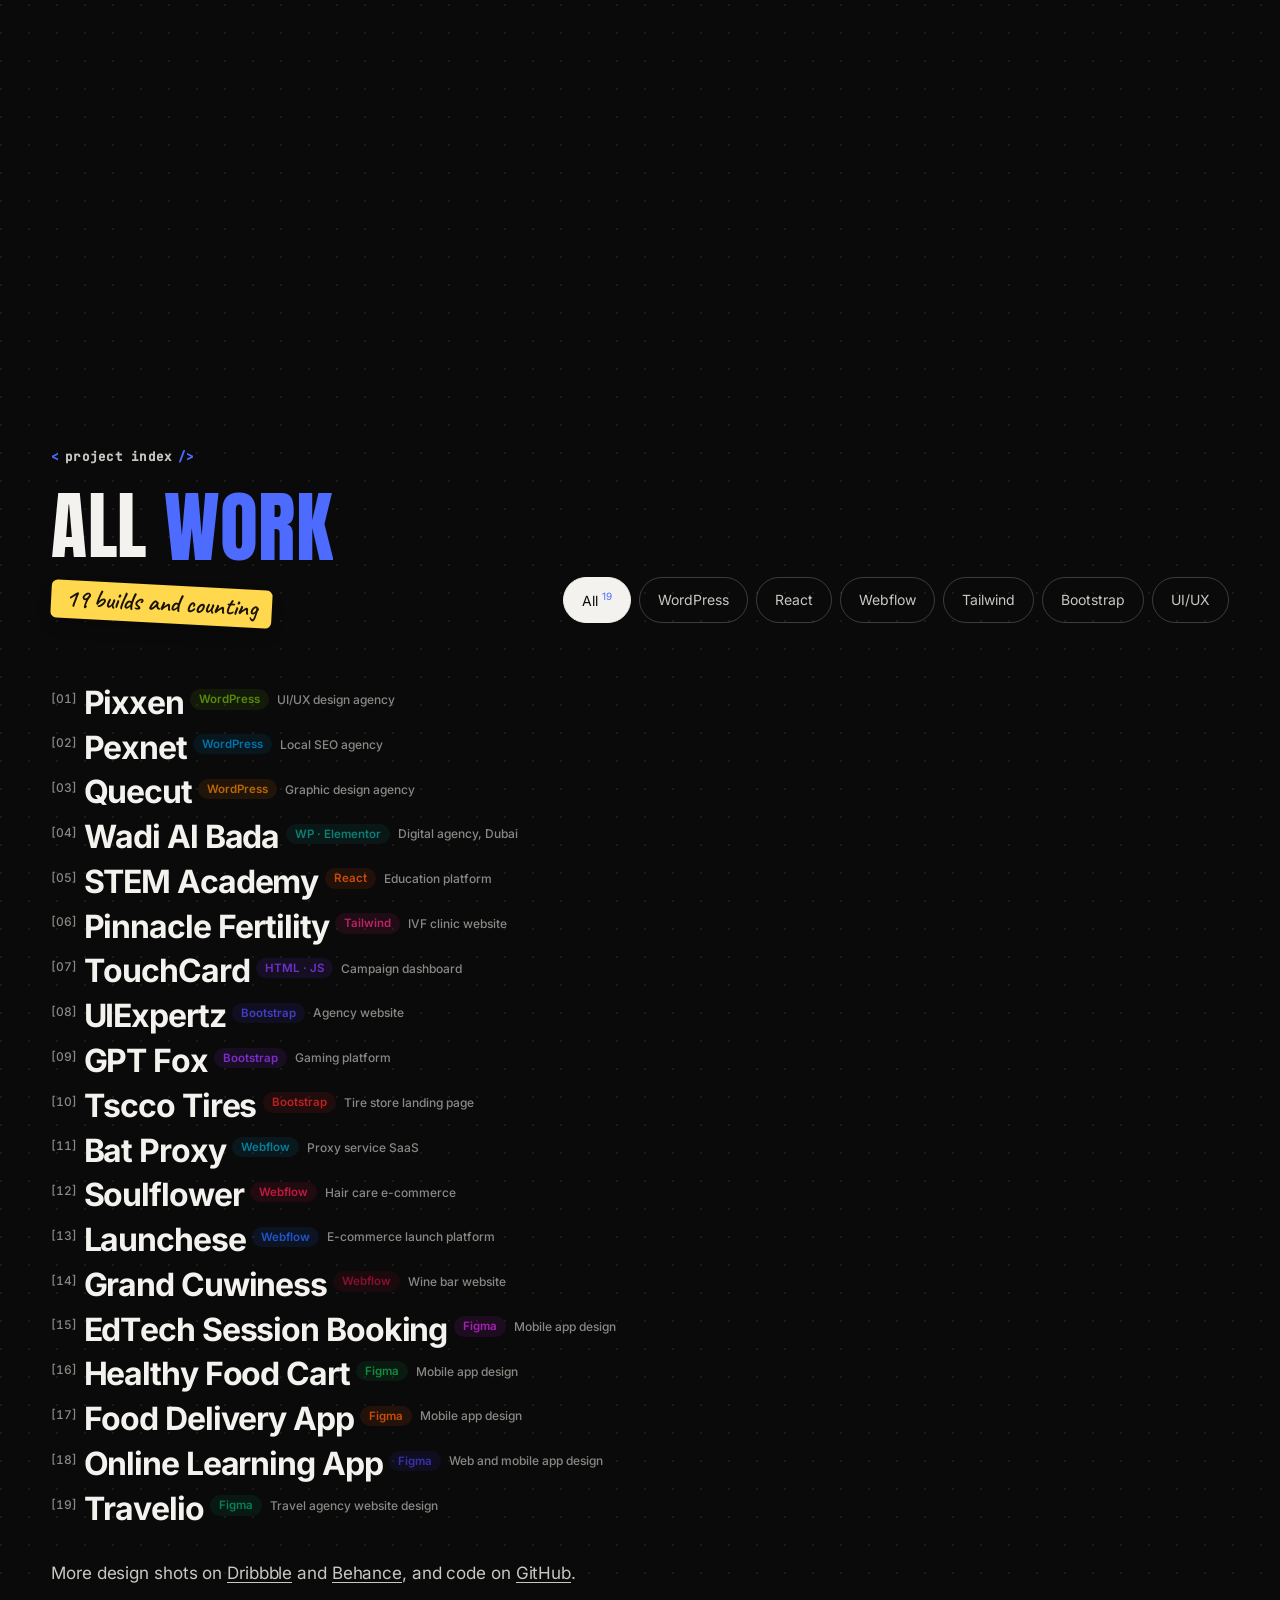
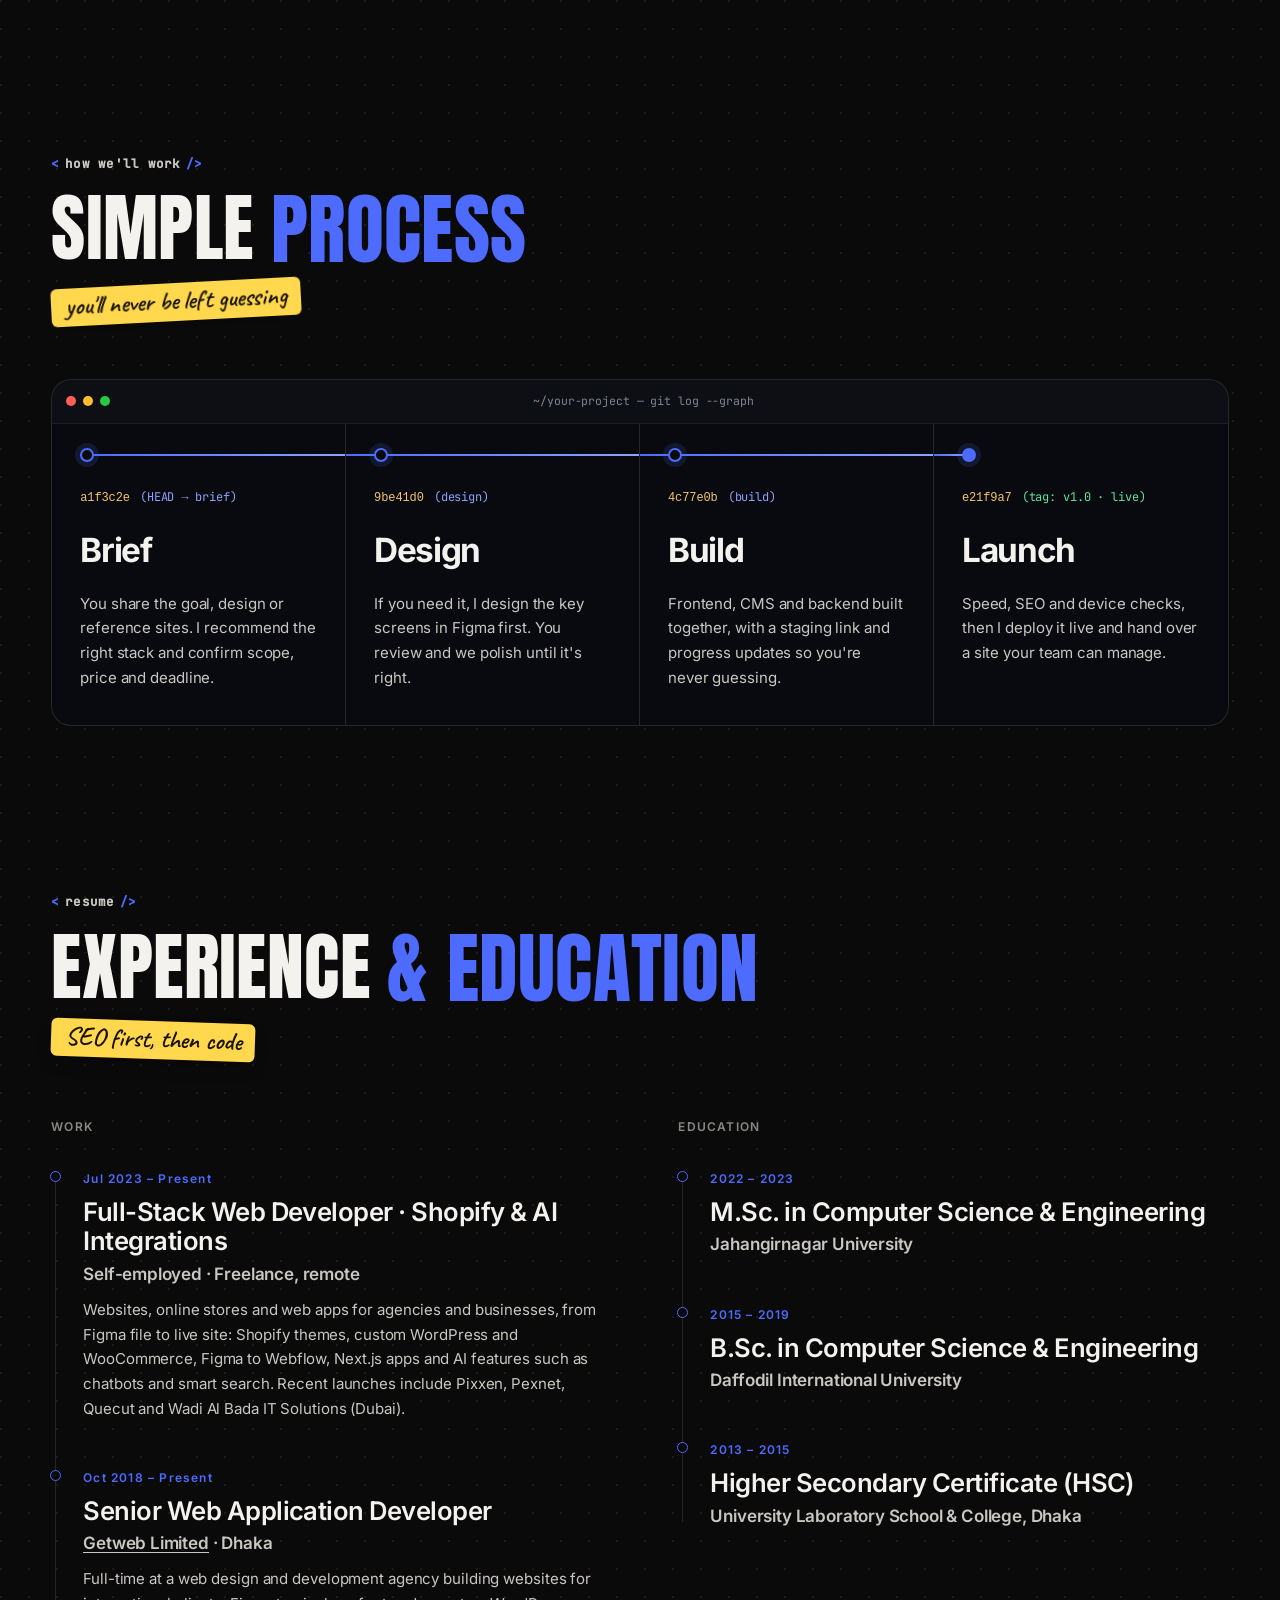
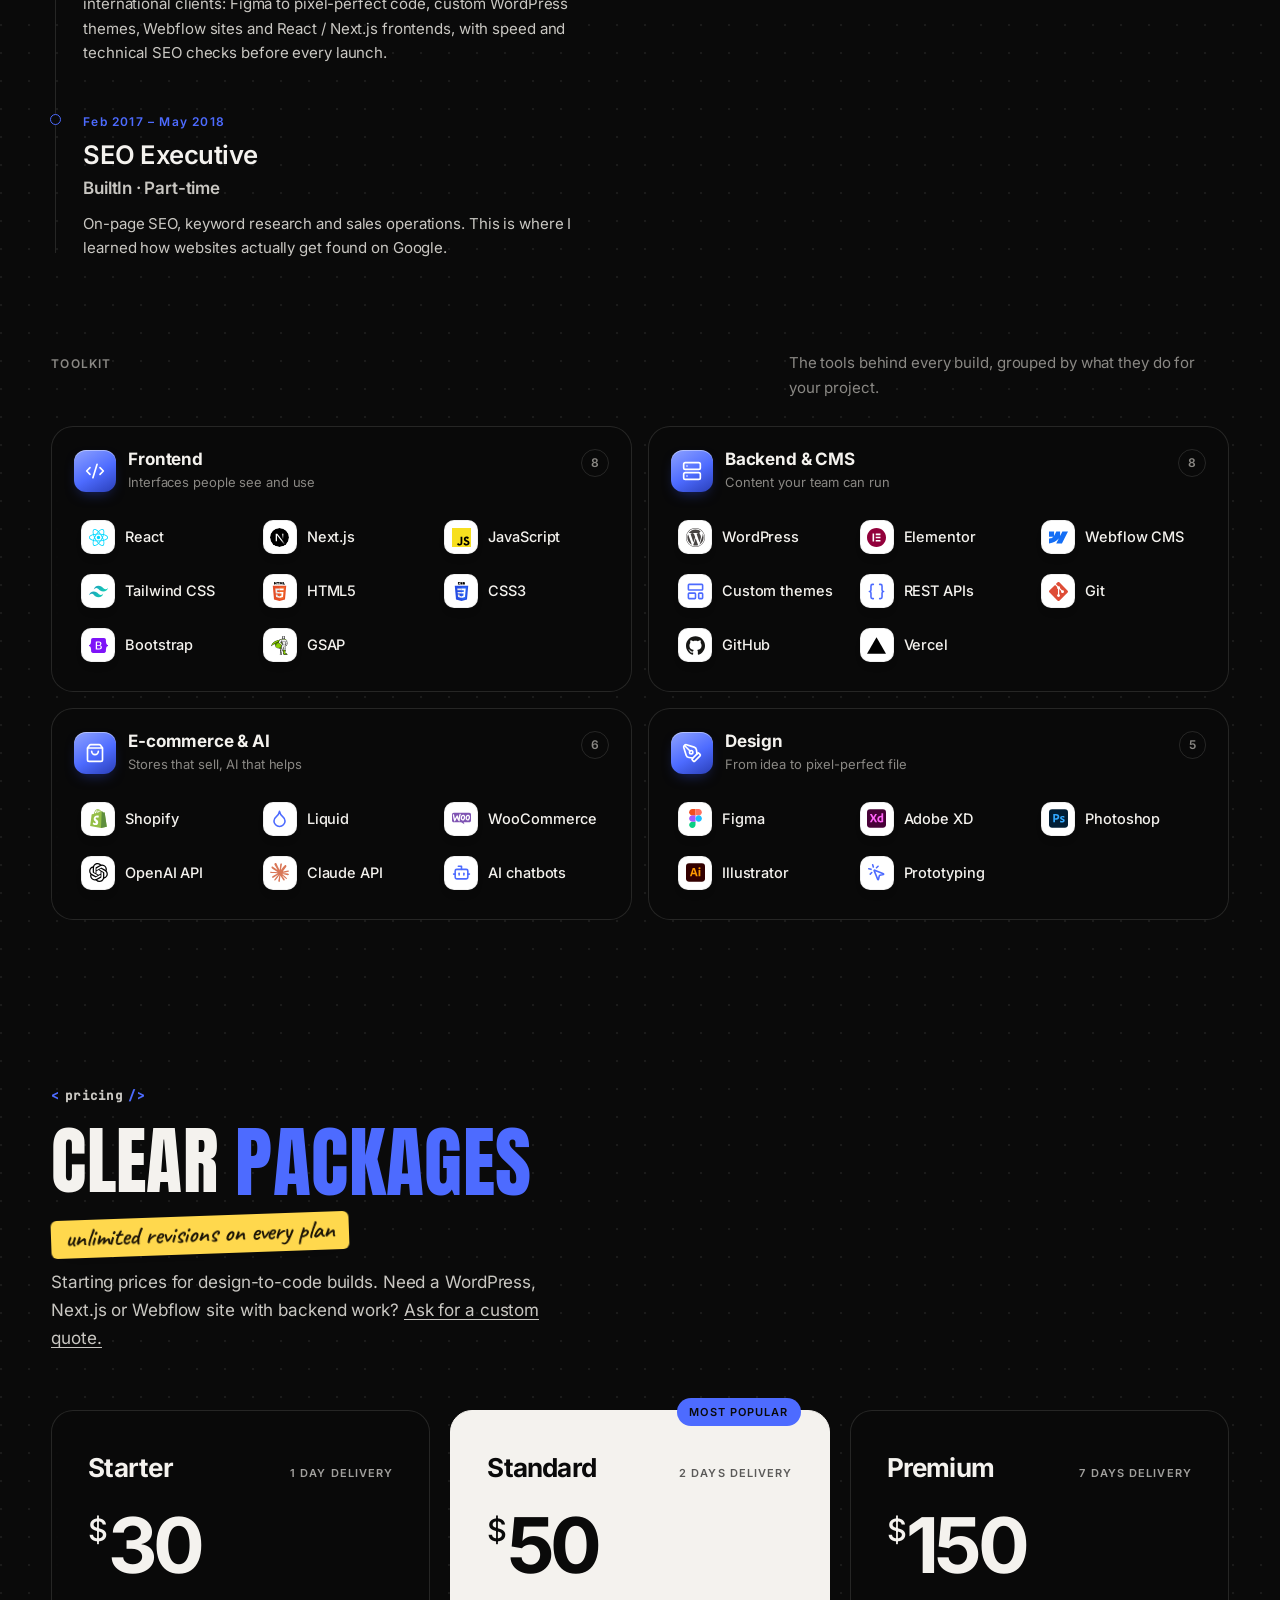
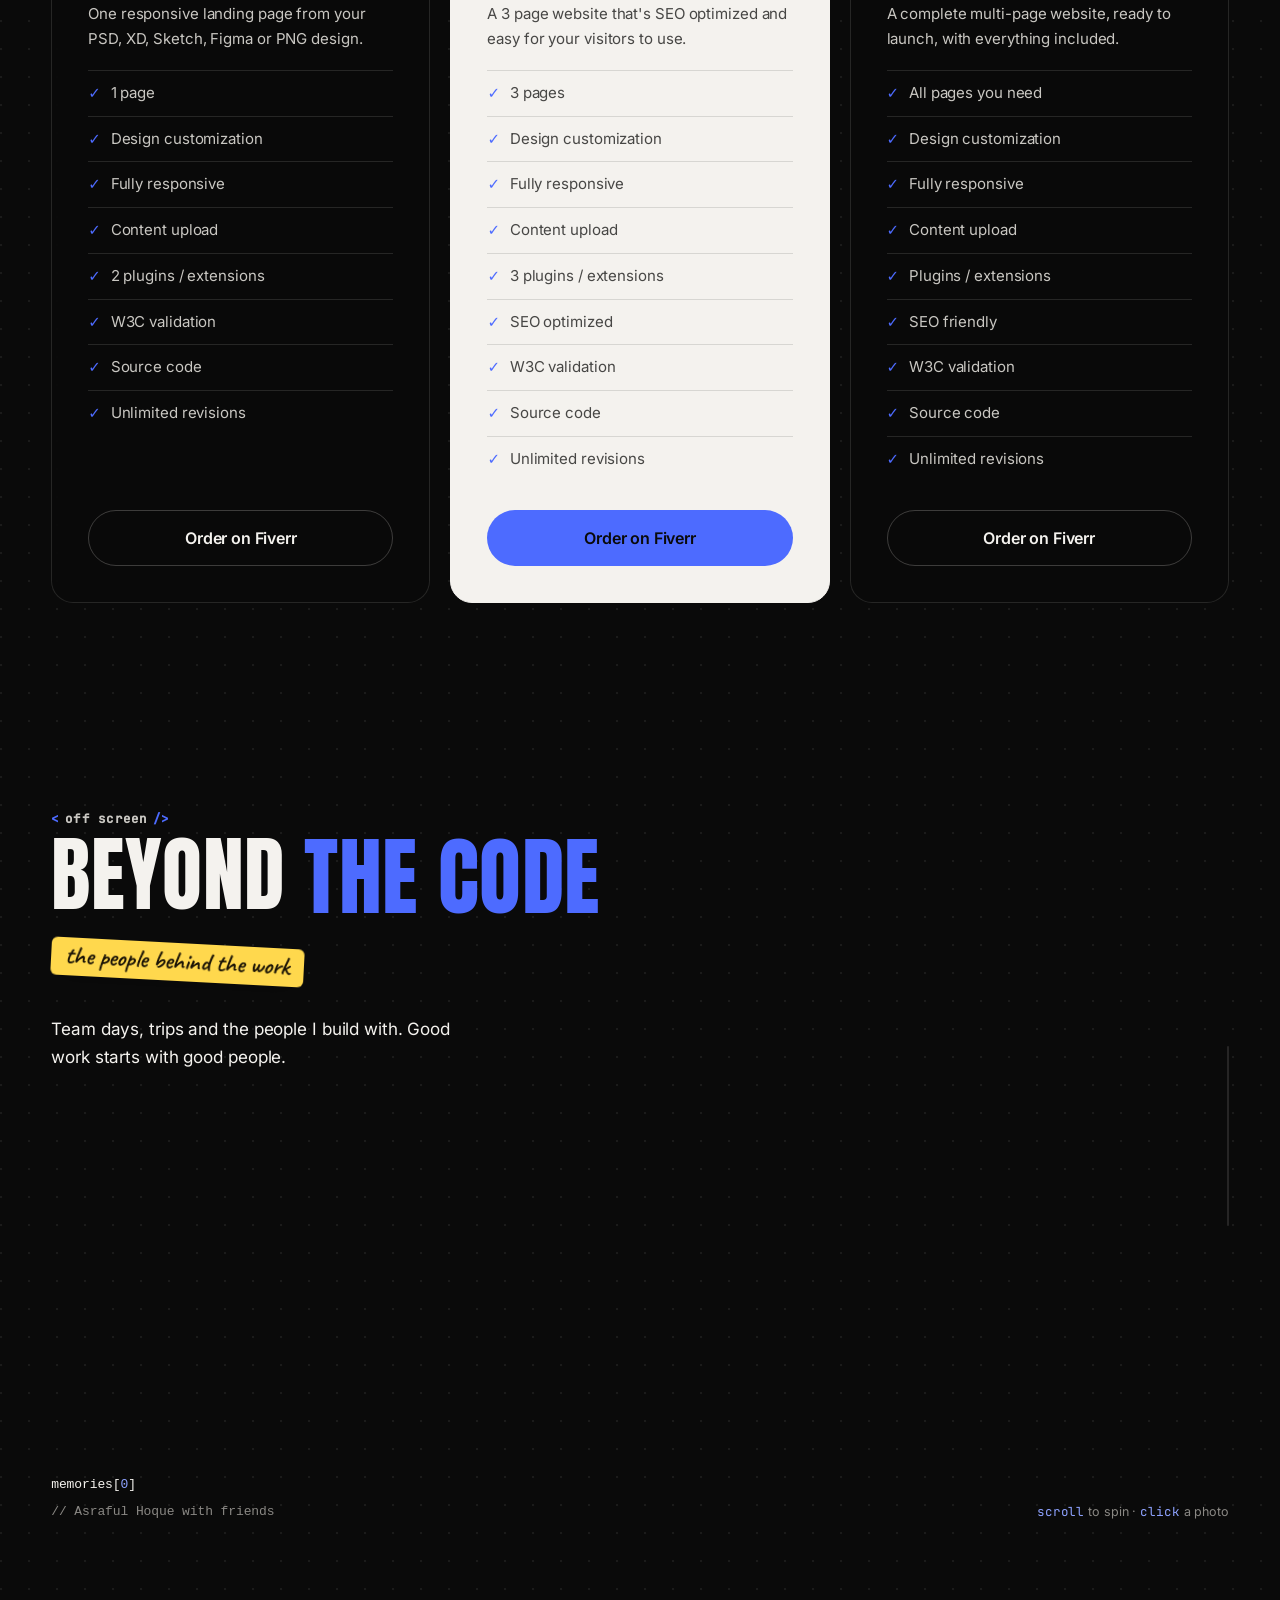
==== commit 3e520ec3: "Hero name: small fixed lean, hover brings a shadow instead of a jump - Lean back about 24 degrees (w" ====
--- a/index.html
+++ b/index.html
@@ -46,7 +46,7 @@
   <link rel="preload" href="assets/fonts/jetbrains-mono-500.woff2" as="font" type="font/woff2" crossorigin>
 
   <link rel="preload" as="image" href="assets/images/asraful-cutout.webp" fetchpriority="high">
-  <link rel="stylesheet" href="assets/css/main.css?v=20261127f">
+  <link rel="stylesheet" href="assets/css/main.css?v=20261127g">
   <script>(function(d){d.classList.add('js');try{if(window.WebGLRenderingContext&&matchMedia('(min-width: 901px)').matches&&!matchMedia('(prefers-reduced-motion: reduce)').matches)d.classList.add('gl3d');}catch(e){}})(document.documentElement);</script>
 
   <!-- Structured data -->
@@ -850,9 +850,9 @@
   <script src="assets/js/vendor/ScrollTrigger.min.js" defer></script>
   <script src="assets/js/vendor/lenis.min.js" defer></script>
   <script src="assets/js/vendor/matter.min.js" defer></script>
-  <script src="assets/js/main.js?v=20261127f" defer></script>
-  <script src="assets/js/footer-name.js?v=20261127f" defer></script>
-  <script src="assets/js/toss.js?v=20261127f" defer></script>
-  <script src="assets/js/scene.min.js?v=20261127f" defer></script>
+  <script src="assets/js/main.js?v=20261127g" defer></script>
+  <script src="assets/js/footer-name.js?v=20261127g" defer></script>
+  <script src="assets/js/toss.js?v=20261127g" defer></script>
+  <script src="assets/js/scene.min.js?v=20261127g" defer></script>
 </body>
 </html>
